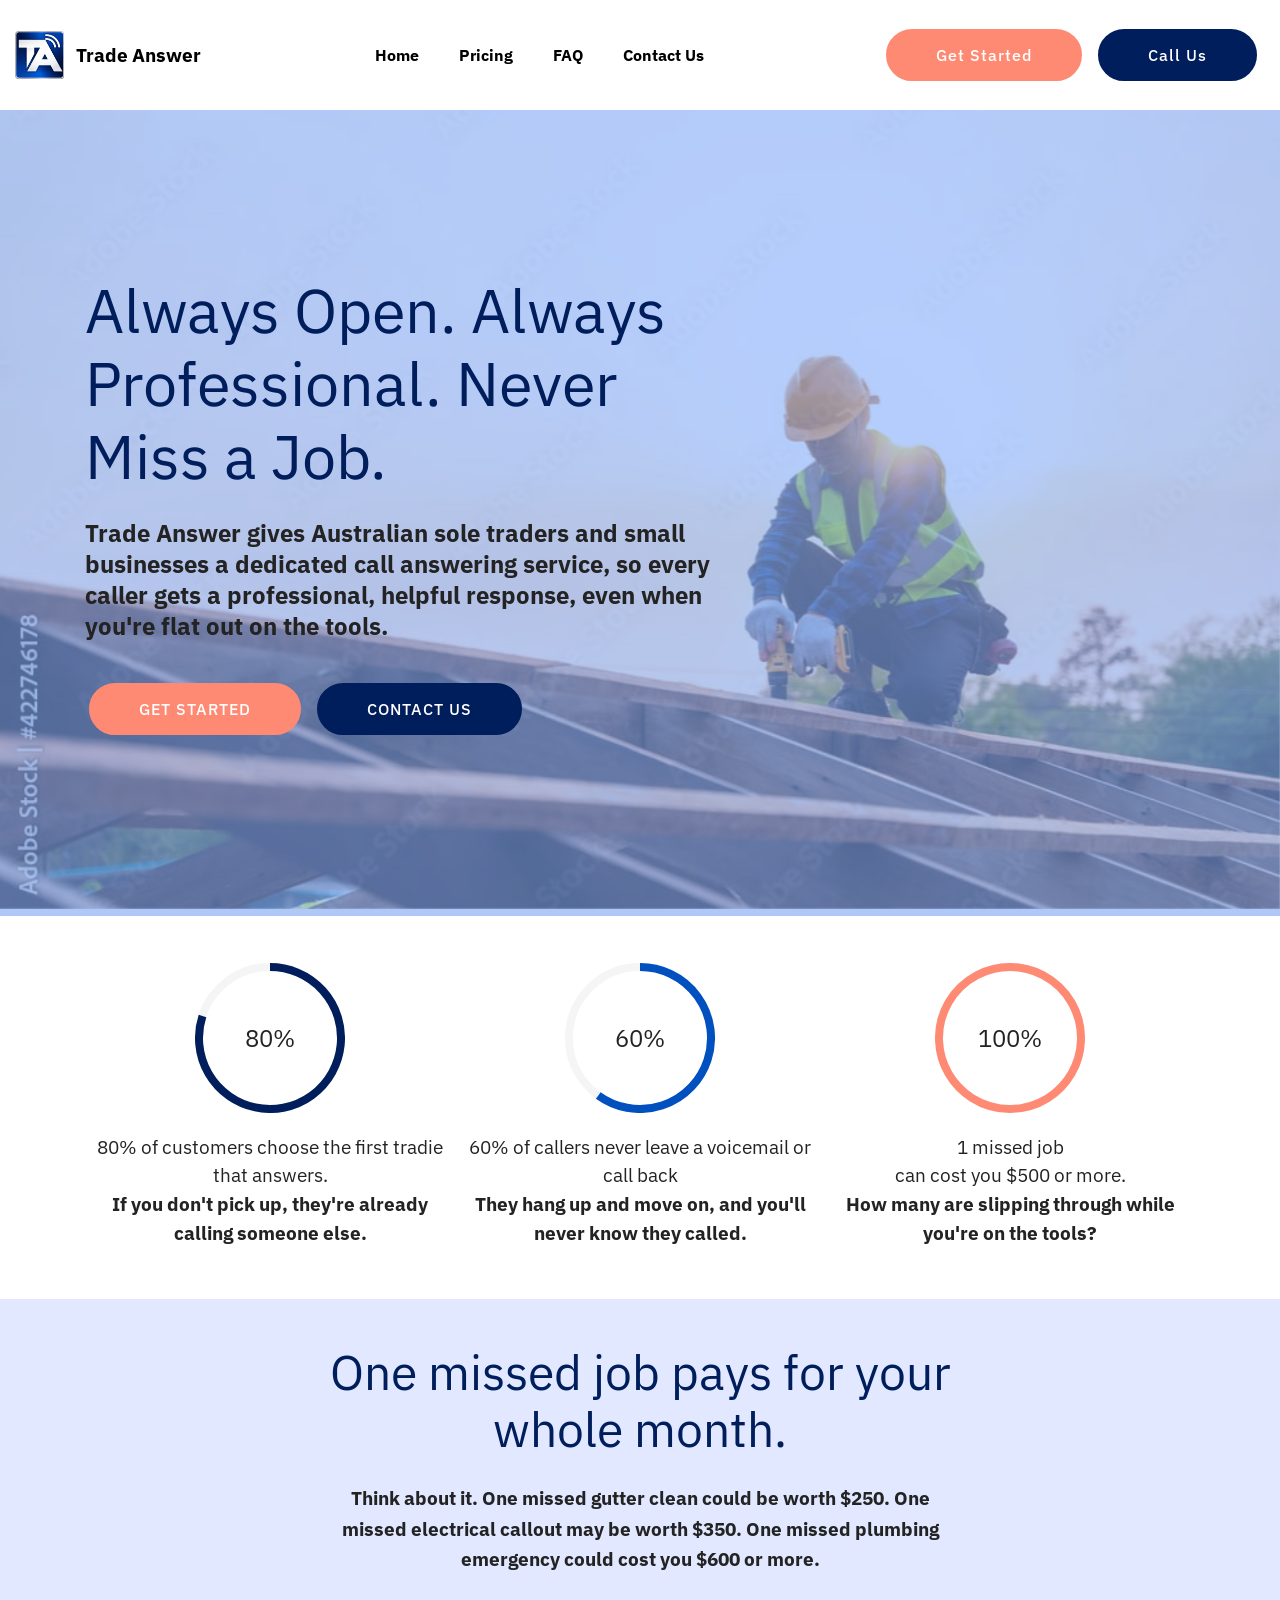
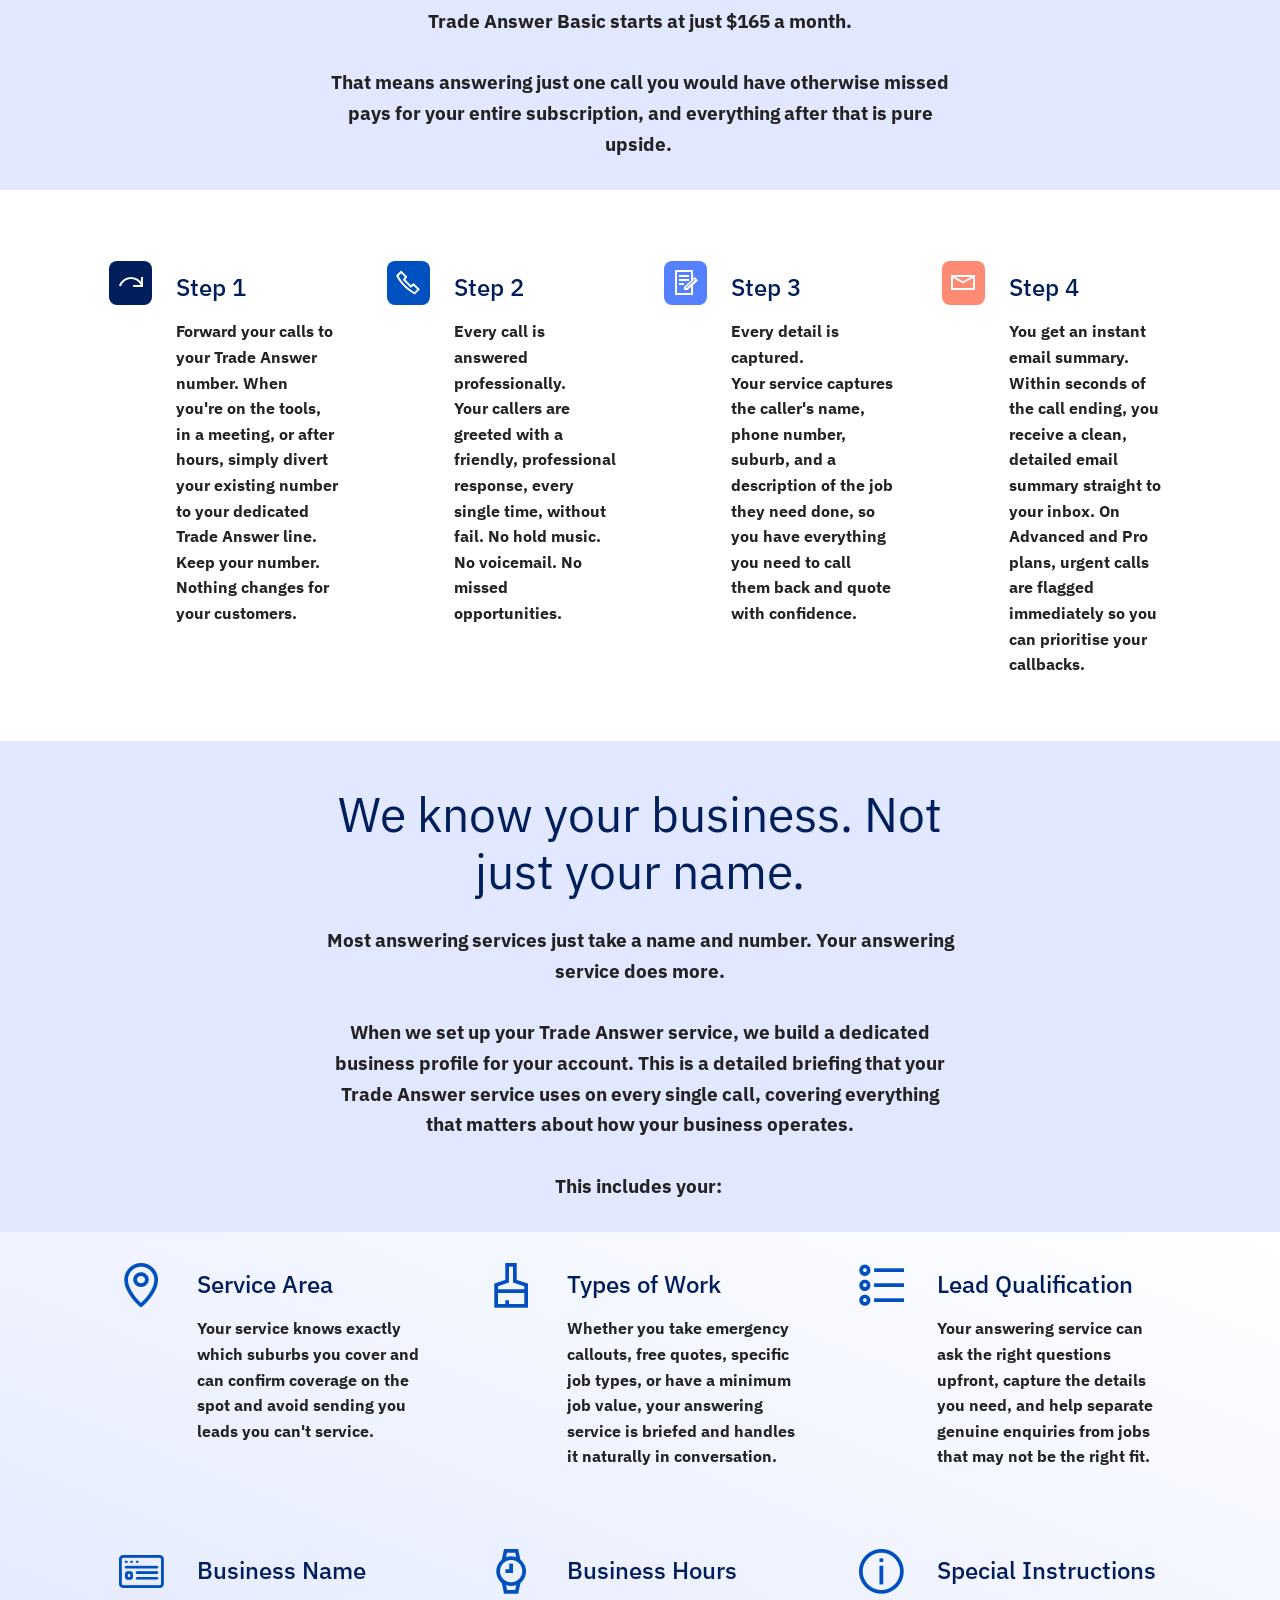
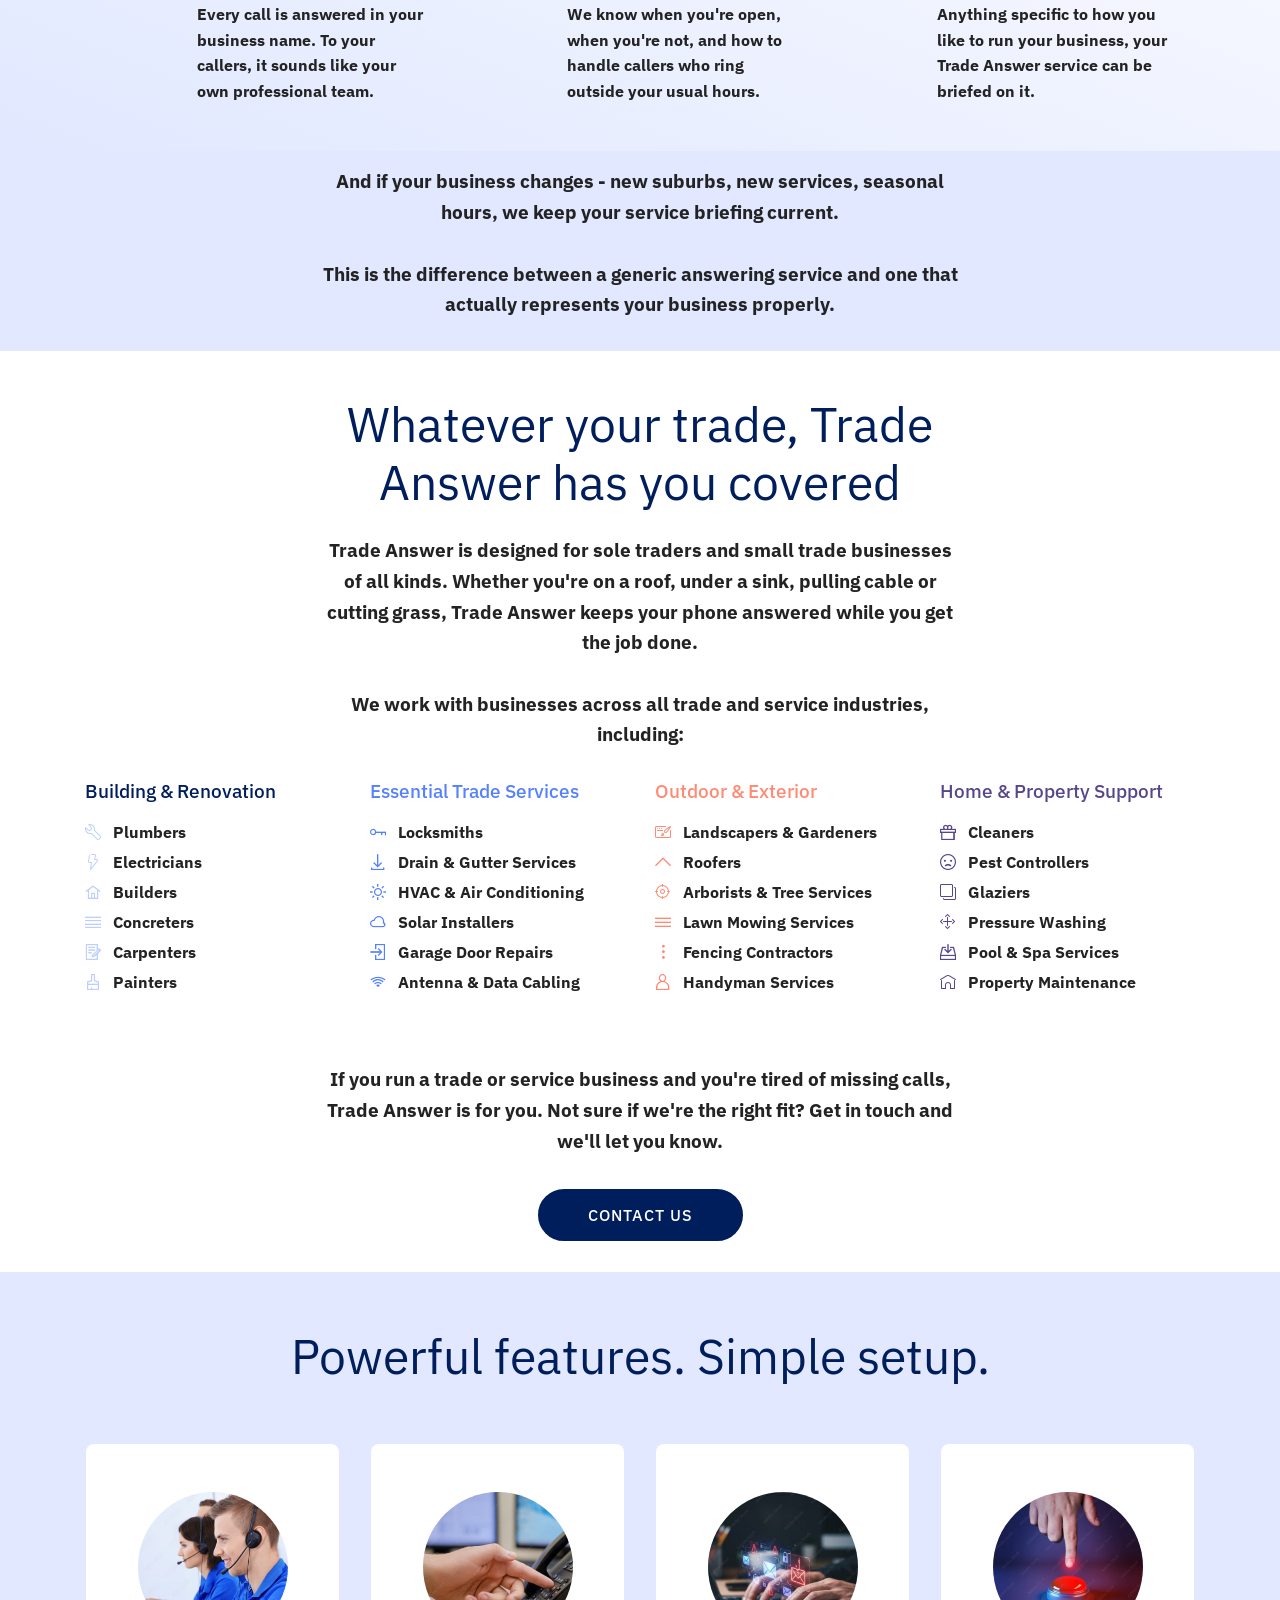
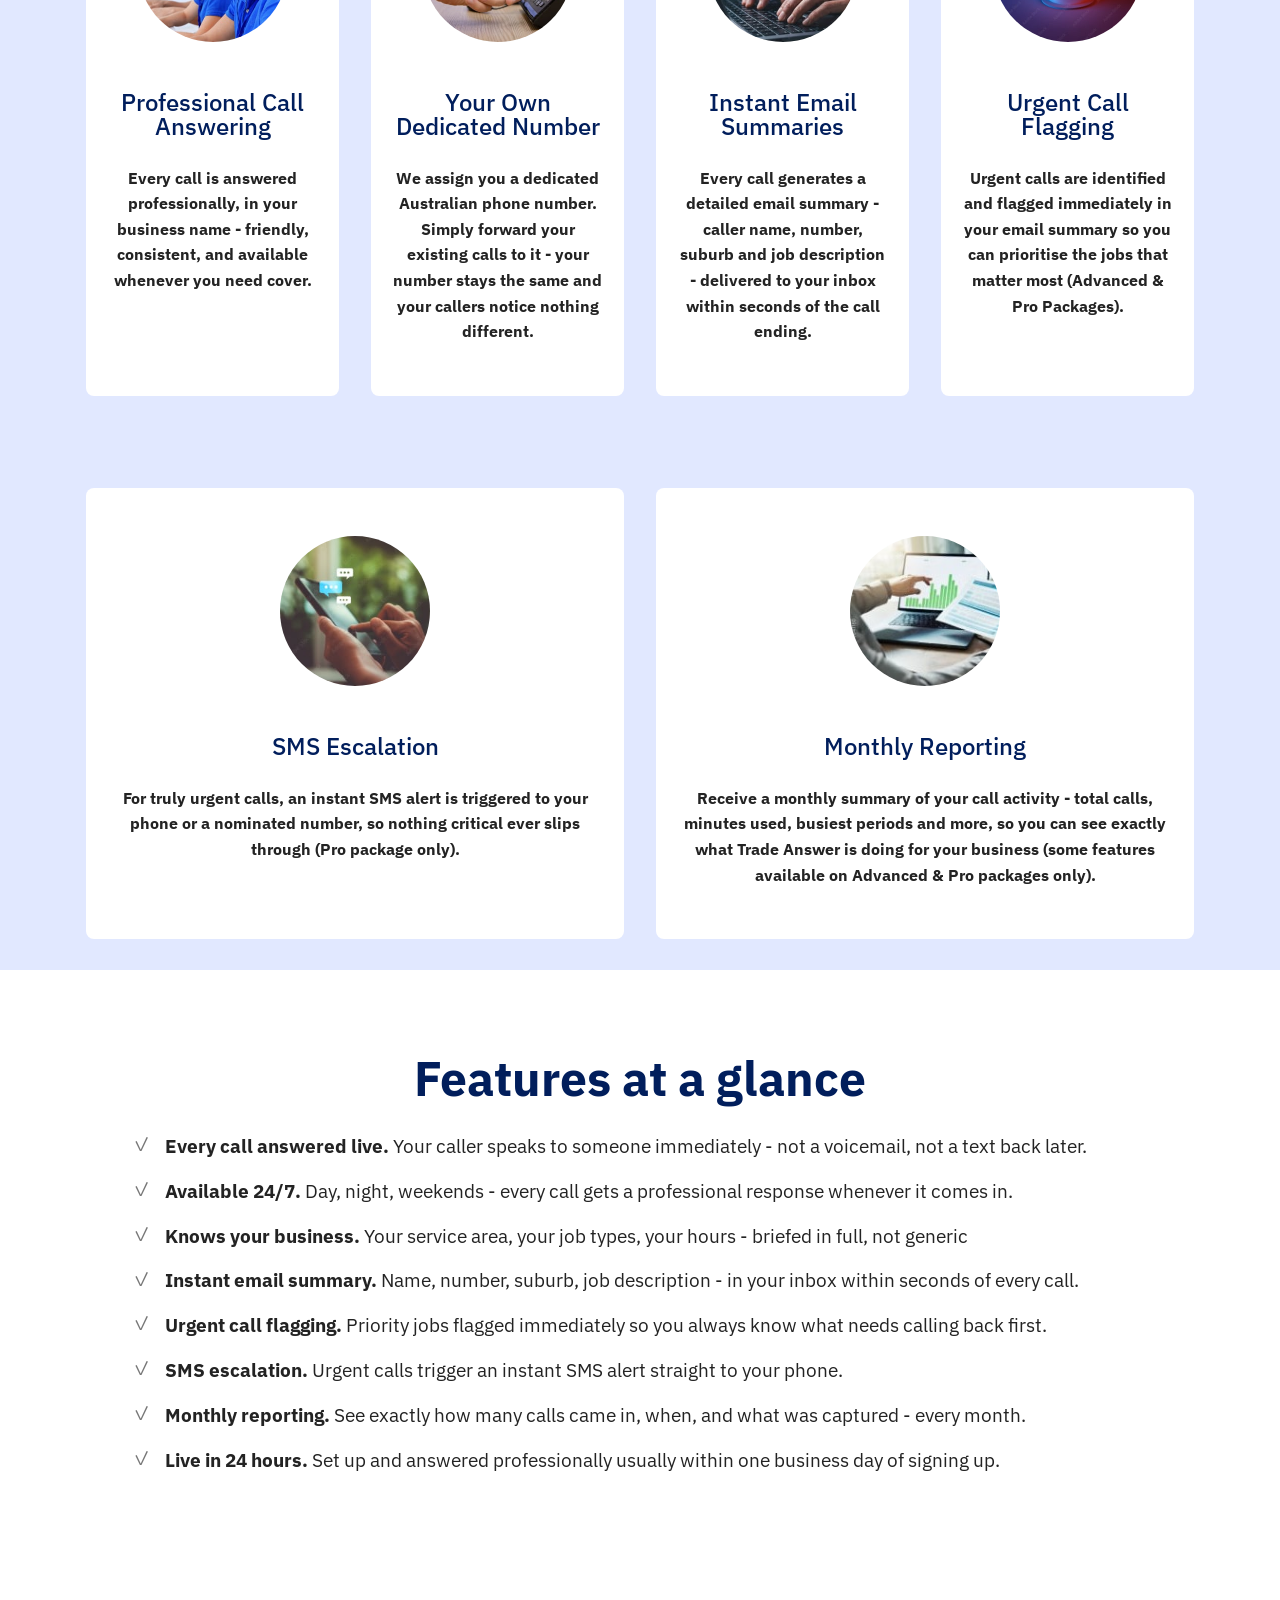
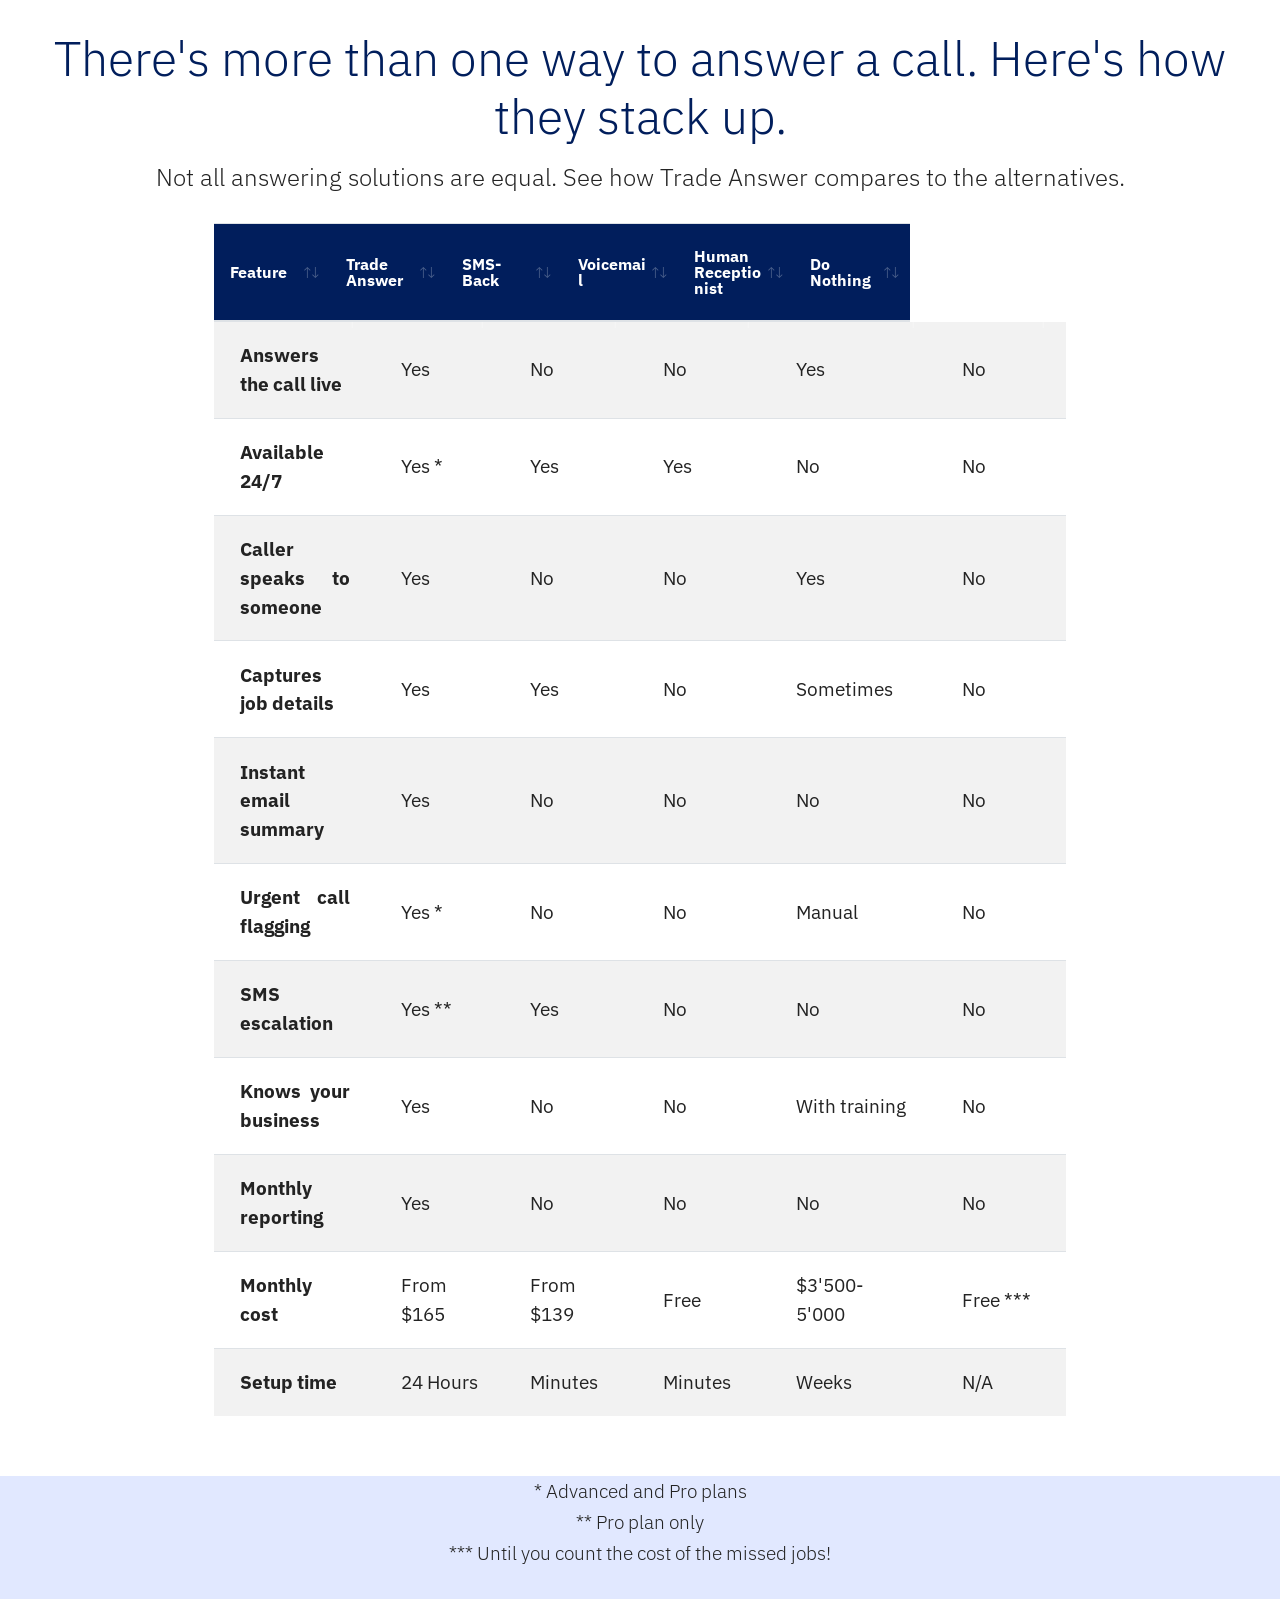
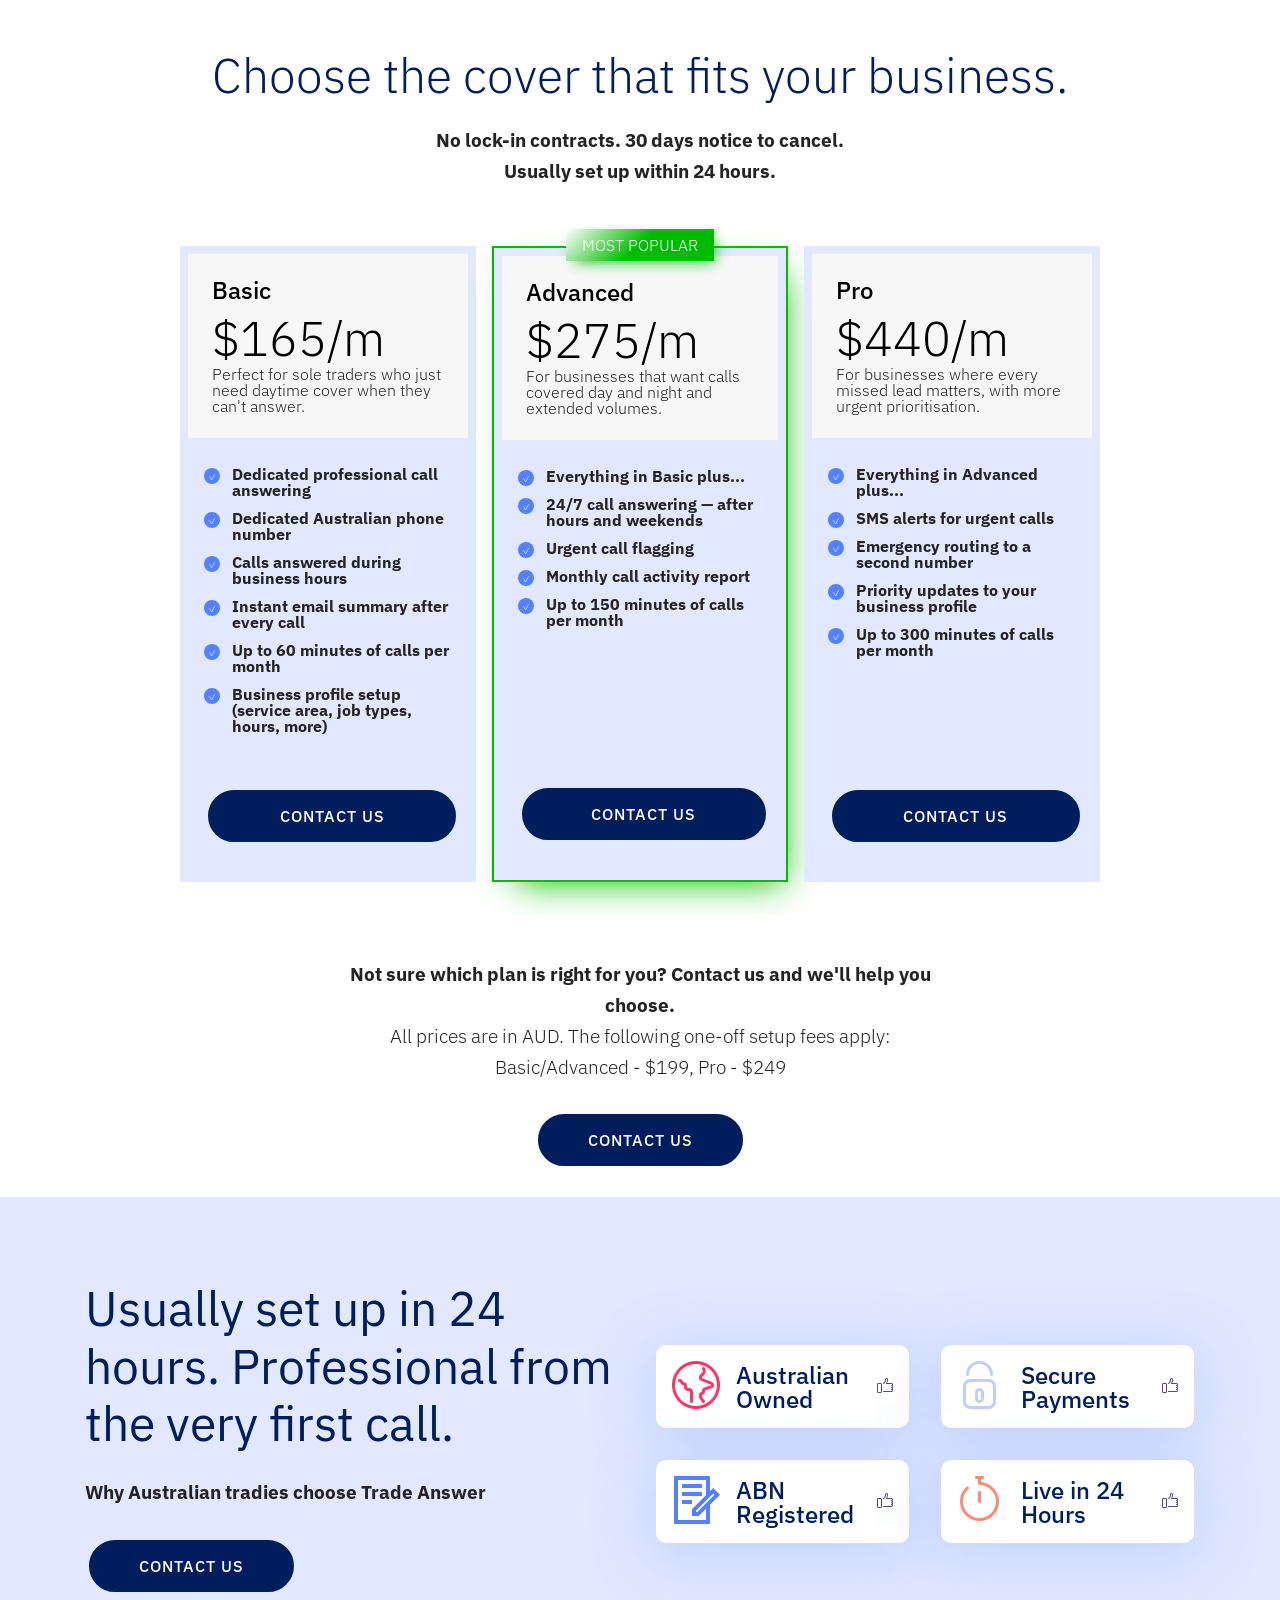
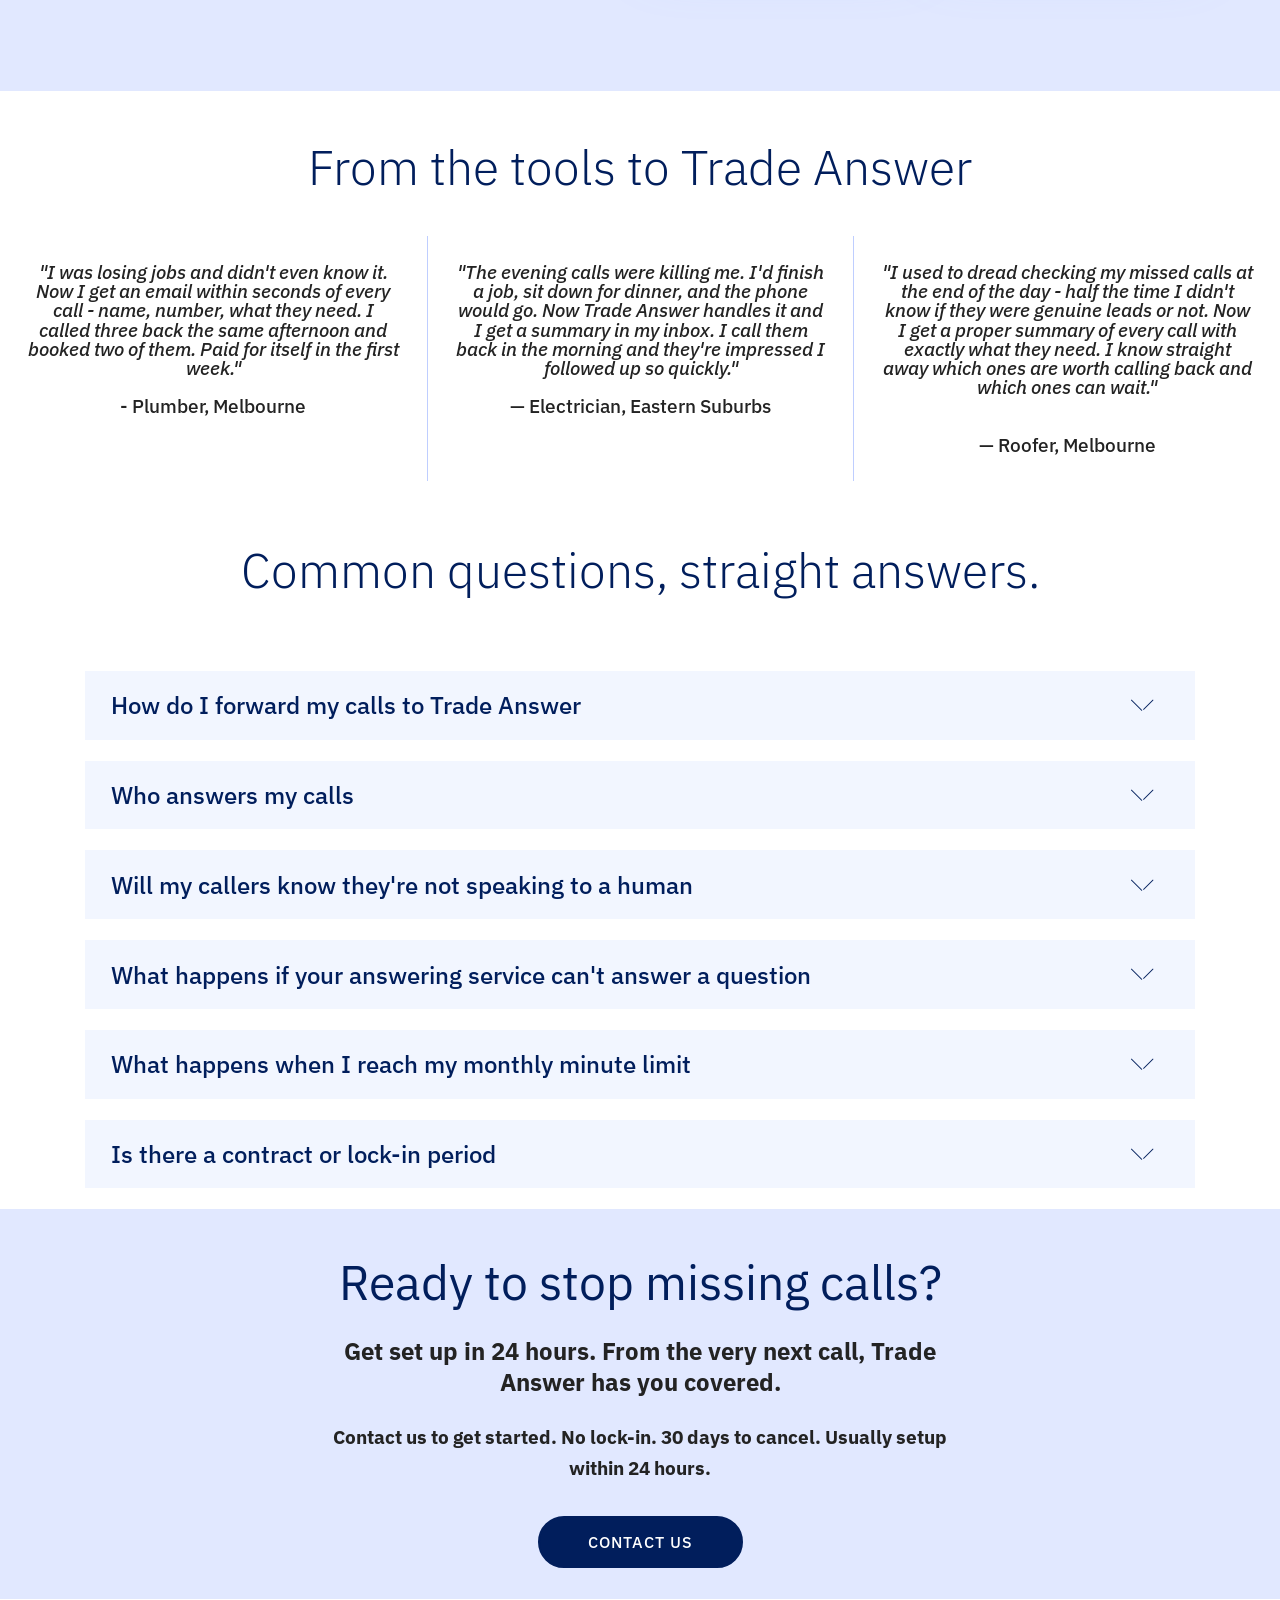
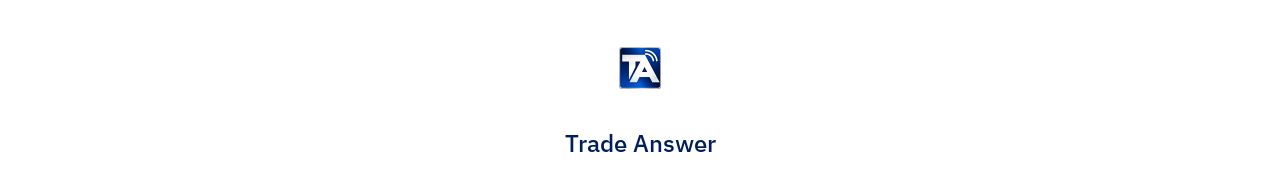
==== index.html @ 89fa8132 "Add files via upload" ====
<!DOCTYPE html>
<html  >
<head>
  
  <meta charset="UTF-8">
  <meta http-equiv="X-UA-Compatible" content="IE=edge">
  
  <meta name="viewport" content="width=device-width, initial-scale=1, minimum-scale=1">
  <link rel="shortcut icon" href="assets/images/logo3-128x126.png" type="image/x-icon">
  <meta name="description" content="Never miss a job again. Trade Answer gives Australian sole 
traders and small businesses professional call answering, 
instant email summaries, and 24/7 cover from just $165/month. Set up in 24 hours.">
  
  
  <title>Trade Answer - Automated Call Answering for Tradies</title>
  <link rel="stylesheet" href="assets/web/assets/mobirise-icons/mobirise-icons.css">
  <link rel="stylesheet" href="assets/web/assets/mobirise-icons2/mobirise2.css">
  <link rel="stylesheet" href="assets/web/assets/mobirise-icons-bold/mobirise-icons-bold.css">
  <link rel="stylesheet" href="assets/tether/tether.min.css">
  <link rel="stylesheet" href="assets/bootstrap/css/bootstrap.min.css">
  <link rel="stylesheet" href="assets/dropdown/css/style.css">
  <link rel="stylesheet" href="assets/as-pie-progress/css/progress.min.css">
  <link rel="stylesheet" href="assets/datatables/data-tables.bootstrap4.min.css">
  <link rel="stylesheet" href="assets/socicon/css/styles.css">
  <link rel="stylesheet" href="assets/theme/css/style.css">
  <link rel="stylesheet" href="assets/recaptcha.css">
  <link rel="preload" href="https://fonts.googleapis.com/css?family=IBM+Plex+Sans:100,200,300,400,500,600,700,100i,200i,300i,400i,500i,600i,700i&display=swap" as="style" onload="this.onload=null;this.rel='stylesheet'">
  <noscript><link rel="stylesheet" href="https://fonts.googleapis.com/css?family=IBM+Plex+Sans:100,200,300,400,500,600,700,100i,200i,300i,400i,500i,600i,700i&display=swap"></noscript>
  <link rel="preload" as="style" href="assets/mobirise/css/mbr-additional.css?v=UF8UFp"><link rel="stylesheet" href="assets/mobirise/css/mbr-additional.css?v=UF8UFp" type="text/css">

  
  
  
</head>
<body>
  
  <section data-bs-version="5.1" class="menu menu01 supportm5 cid-viIExiSw2z" once="menu" id="menu01-1z">
    

    <nav class="navbar navbar-dropdown navbar-fixed-top navbar-expand-lg">
        <div class="content-wrap container">
            <div class="navbar-brand">
                <span class="navbar-logo">
                    
                        <img src="assets/images/logo3-96x95.png" alt="Trade Answer Logo" style="height: 3rem;">
                    
                </span>
                <span class="navbar-caption-wrap"><a class="navbar-caption text-black display-7" href="#"><strong>Trade Answer</strong></a></span>
            </div>
            <button class="navbar-toggler" type="button" data-toggle="collapse" data-bs-toggle="collapse" data-target="#navbarSupportedContent" data-bs-target="#navbarSupportedContent" aria-controls="navbarNavAltMarkup" aria-expanded="false" aria-label="Toggle navigation">
                <div class="hamburger">
                    <span></span>
                    <span></span>
                    <span></span>
                    <span></span>
                </div>
            </button>
            <div class="collapse navbar-collapse" id="navbarSupportedContent">
                <ul class="navbar-nav nav-dropdown" data-app-modern-menu="true"><li class="nav-item"><a class="nav-link link text-black little-radius text-primary display-4" href="index.html"><strong>Home</strong></a></li>
                    <li class="nav-item"><a class="nav-link link text-black little-radius text-primary display-4" href="index.html#pricing01-10"><strong>Pricing</strong></a></li>
                    <li class="nav-item"><a class="nav-link link text-black little-radius text-primary display-4" href="faq.html"><strong>FAQ</strong></a>
                    </li>
                    <li class="nav-item"><a class="nav-link link text-black little-radius text-primary display-4" href="contact.html"><strong>Contact Us</strong></a>
                    </li></ul>
                
                <div class="navbar-buttons mbr-section-btn"><a class="btn btn-primary display-4" href="index.html#progress-bars03-6">
                        Get Started
                    </a> <a class="btn btn-secondary display-4" href="tel:+61 345 18 12 11">Call Us</a></div>
            </div>
        </div>
    </nav>
</section>

<section class="cid-viCocEmgfS mbr-parallax-background" id="header02-5">

    
    


    <div class="mbr-overlay" style="opacity: 0.6; background-color: rgb(134, 175, 254);"></div>

    <div class="container align-center">
        <div class="row justify-content-md-start">
            <div class="mbr-white col-md-12 col-lg-7">
                <h1 class="mbr-section-title mbr-regular pb-3 align-left mbr-fonts-style display-1">Always Open. Always Professional. Never Miss a Job.</h1>
                <h3 class="mbr-section-subtitle align-left align-left mbr-regular pb-3 mbr-fonts-style display-5"><strong>Trade Answer gives Australian sole traders and small businesses a dedicated call answering service, so every caller gets a professional, helpful response, even when you're flat out on the tools.</strong></h3>
                
                <div class="align-left mbr-section-btn"><a class="btn btn-md btn-primary display-4" href="index.html#progress-bars03-6">GET STARTED</a>
                    <a class="btn btn-md btn-secondary display-4" href="contact.html">CONTACT US</a></div>
            </div>
        </div>
    </div>
    
</section>

<section class="progress-bars3 cid-viCw99ze0b" id="progress-bars03-6">

    
    


    

    <div class="container">
        

        

        <div class="media-container-row">
            <div class="card p-3 align-center">
                <div class="wrap">
                    <div class="pie_progress progress1" role="progressbar" data-goal="80">
                        <p class="pie_progress__number number mbr-fonts-style display-5">80%</p>
                    </div>
                </div>
                <div class="mbr-crt-title pt-3">
                    
                    <p class="card-text py-1 mbr-fonts-style display-7">80% of customers choose the first tradie that answers.
<br><strong>If you don't pick up, they're already calling someone else.</strong><br></p>
                </div>
            </div>

            <div class="card p-3 align-center">
                <div class="wrap">
                    <div class="pie_progress progress2" role="progressbar" data-goal="60">
                        <p class="pie_progress__number number mbr-fonts-style display-5">60%</p>
                    </div>
                </div>
                <div class="mbr-crt-title pt-3">
                    
                    <p class="card-text py-1 mbr-fonts-style display-7">60% of callers never leave a voicemail or call back<br><strong>They hang up and move on, and you'll never know they called.</strong><br></p>
                </div>
            </div>

            <div class="card p-3 align-center">
                <div class="wrap">
                    <div class="pie_progress progress3" role="progressbar" data-goal="100">
                        <p class="pie_progress__number number mbr-fonts-style display-5">$500</p>
                    </div>
                </div>
                <div class="mbr-crt-title pt-3">
                    
                    <p class="card-text py-1 mbr-fonts-style display-7">1 missed job
<br>can cost you $500 or more.
<br><strong>How many are slipping through while you're on the tools?</strong><br></p>
                </div>
            </div>

            


        </div>
    </div>
</section>

<section class="cid-viCxvaoL6d" id="title02-7">

    
    


    

    <div class="container align-center">
        <div class="row justify-content-md-start justify-content-md-center">
            <div class="mbr-white col-sm-12 col-md-10 col-lg-7">
                <h1 class="mbr-section-title mbr-regular align-center mbr-fonts-style display-2">One missed job pays for your whole month.</h1>
                
                <p class="mbr-text mbr-light align-center mbr-fonts-style display-7 pt-3"><strong>Think about it. One missed gutter clean could be worth $250. One missed electrical callout may be worth $350. One missed plumbing emergency could cost you $600 or more.
<br>
<br>Trade Answer Basic starts at just $165 a month.
<br>
<br>That means answering just one call you would have otherwise missed pays for your entire subscription, and everything after that is pure upside.&nbsp;</strong><br></p>
                
            </div>
        </div>
    </div>
</section>

<section class="features1 cid-viCyK8MbQJ" id="features03-9">

    
    


    
    <div class="container">
        <div class="media-container-row">

            <div class="card p-3 col-12 col-md-8 col-lg-3">
                <div class="card-img pt-1">
                    <span class="mbr-iconfont img1 mobi-mbri-redo mobi-mbri"></span>
                </div>
                <div class="card-box">
                    <h4 class="card-title py-2 align-left mbr-fonts-style display-5">
                        Step 1</h4>
                    <p class="mbr-text mbr-fonts-style align-left display-4"><strong>Forward your calls to your Trade Answer number.&nbsp;When you're on the tools, in a meeting, or after hours, simply divert your existing number to your dedicated Trade Answer line. Keep your number. Nothing changes for your customers.&nbsp;</strong><br></p>
                </div>
            </div>

            <div class="card p-3 col-12 col-md-8 col-lg-3">
                <div class="card-img pt-1">
                    <span class="mbr-iconfont img2 mobi-mbri-phone mobi-mbri"></span>
                </div>
                <div class="card-box">
                    <h4 class="card-title py-2 align-left mbr-fonts-style display-5">Step 2</h4>
                    <p class="mbr-text mbr-fonts-style align-left display-4"><strong>Every call is answered professionally.<br>Your callers are greeted with a friendly, professional response, every single time, without fail. No hold music. No voicemail. No missed opportunities.&nbsp;</strong><br></p>
                </div>
            </div>

            <div class="card p-3 col-12 col-md-8 col-lg-3">
                <div class="card-img pt-1">
                    <span class="mbr-iconfont img3 mobi-mbri-contact-form mobi-mbri"></span>
                </div>
                <div class="card-box">
                    <h4 class="card-title py-2 align-left mbr-fonts-style display-5">

                        Step 3</h4>
                    <p class="mbr-text mbr-fonts-style align-left display-4"><strong>Every detail is captured.<br>Your service captures the caller's name, phone number, suburb, and a description of the job they need done, so you have everything you need to call them back and quote with confidence.&nbsp;</strong><br></p>
                </div>
            </div>

            <div class="card p-3 col-12 col-md-8 col-lg-3">
                <div class="card-img pt-1">
                    <span class="mbr-iconfont img4 mobi-mbri-letter mobi-mbri"></span>
                </div>
                <div class="card-box">
                    <h4 class="card-title py-2 align-left mbr-fonts-style display-5">
                        Step 4</h4>
                    <p class="mbr-text mbr-fonts-style align-left display-4"><strong>You get an instant email summary.<br>Within seconds of the call ending, you receive a clean, detailed email summary straight to your inbox. On Advanced and Pro plans, urgent calls are flagged immediately so you can prioritise your callbacks.&nbsp;</strong><br></p>
                </div>
            </div>

        </div>

    </div>

</section>

<section class="cid-viCBTfuCms" id="title02-c">

    
    


    

    <div class="container align-center">
        <div class="row justify-content-md-start justify-content-md-center">
            <div class="mbr-white col-sm-12 col-md-10 col-lg-7">
                <h1 class="mbr-section-title mbr-regular align-center mbr-fonts-style display-2">We know your business. Not just your name.</h1>
                
                <p class="mbr-text mbr-light align-center mbr-fonts-style display-7 pt-3"><strong>Most answering services just take a name and number. Your answering service does more.
<br>
<br>When we set up your Trade Answer service, we build a dedicated business profile for your account. This is a detailed briefing that your Trade Answer service uses on every single call, covering everything that matters about how your business operates.
<br>
<br>This includes your:&nbsp;</strong><br></p>
                
            </div>
        </div>
    </div>
</section>

<section class="features1 cid-viCAYUxZYD" id="features013-b">

    
    



    
    <div class="container">






        <div class="media-container-row">

            <div class="card cardcolor p-3 col-12 col-md-8 col-lg-4">
                <div class="card-img">
                    <span class="mbr-iconfont img1 mobi-mbri-map-pin mobi-mbri"></span>
                </div>
                <div class="card-box">
                    <h4 class="card-title py-2 align-left mbr-fonts-style display-5">
                        Service Area</h4>
                    <p class="mbr-text align-left mbr-fonts-style display-4"><strong>Your service knows exactly which suburbs you cover and can confirm coverage on the spot and avoid sending you leads you can't service.</strong></p>
                </div>
            </div>

            <div class="card cardcolor p-3 col-12 col-md-8 col-lg-4">
                <div class="card-img">
                    <span class="mbr-iconfont img1 mobi-mbri-website-theme-2 mobi-mbri"></span>
                </div>
                <div class="card-box">
                    <h4 class="card-title py-2 align-left mbr-fonts-style display-5">Types of Work</h4>
                    <p class="mbr-text align-left mbr-fonts-style display-4"><strong>Whether you take emergency callouts, free quotes, specific job types, or have a minimum job value, your answering service is briefed and handles it naturally in conversation.
                    </strong></p>
                </div>
            </div>

            <div class="card cardcolor p-3 col-12 col-md-8 col-lg-4">
                <div class="card-img">
                    <span class="mbr-iconfont img1 mobi-mbri-bulleted-list mobi-mbri"></span>
                </div>
                <div class="card-box">
                    <h4 class="card-title py-2 align-left mbr-fonts-style display-5">

                        Lead Qualification</h4>
                    <p class="mbr-text align-left mbr-fonts-style display-4"><strong>Your answering service can ask the right questions upfront, capture the details you need, and help separate genuine enquiries from jobs that may not be the right fit.</strong><br></p>
                </div>
            </div>

            

        </div>

        <div class="media-container-row pt-3">

            <div class="card cardcolor p-3 col-12 col-md-8 col-lg-4">
                <div class="card-img">
                    <span class="mbr-iconfont img1 mbrib-sites"></span>
                </div>
                <div class="card-box">
                    <h4 class="card-title py-2 align-left mbr-fonts-style display-5">Business Name</h4>
                    <p class="mbr-text align-left mbr-fonts-style display-4"><strong>Every call is answered in your business name. To your callers, it sounds like your own professional team.</strong></p>
                </div>
            </div>

            <div class="card cardcolor p-3 col-12 col-md-8 col-lg-4">
                <div class="card-img">
                    <span class="mbr-iconfont img1 mobi-mbri-watch mobi-mbri"></span>
                </div>
                <div class="card-box">
                    <h4 class="card-title py-2 align-left mbr-fonts-style display-5">Business Hours</h4>
                    <p class="mbr-text align-left mbr-fonts-style display-4"><strong>We know when you're open, when you're not, and how to handle callers who ring outside your usual hours.</strong><br></p>
                </div>
            </div>

            <div class="card cardcolor p-3 col-12 col-md-8 col-lg-4">
                <div class="card-img">
                    <span class="mbr-iconfont img1 mobi-mbri-info mobi-mbri"></span>
                </div>
                <div class="card-box">
                    <h4 class="card-title align-left py-2 mbr-fonts-style display-5">Special Instructions</h4>
                    <p class="mbr-text align-left mbr-fonts-style display-4"><strong>
                        Anything specific to how you like to run your business, your Trade Answer service can be briefed on it.
                    </strong></p>
                </div>
            </div>

            

        </div>


    </div>

</section>

<section class="cid-viCFNRxY2C" id="title02-d">

    
    


    

    <div class="container align-center">
        <div class="row justify-content-md-start justify-content-md-center">
            <div class="mbr-white col-sm-12 col-md-10 col-lg-7">
                
                
                <p class="mbr-text mbr-light align-center mbr-fonts-style display-7"><strong>And if your business changes - new suburbs, new services, seasonal hours, we keep your service briefing current.
<br>
<br>This is the difference between a generic answering service and one that actually represents your business properly.</strong><br></p>
                
            </div>
        </div>
    </div>
</section>

<section class="cid-viIesJyDs0" id="title02-1b">

    
    


    

    <div class="container align-center">
        <div class="row justify-content-md-start justify-content-md-center">
            <div class="mbr-white col-sm-12 col-md-10 col-lg-7">
                <h1 class="mbr-section-title mbr-regular align-center mbr-fonts-style display-2">Whatever your trade, Trade Answer has you covered</h1>
                
                <p class="mbr-text mbr-light align-center mbr-fonts-style display-7 pt-3"><strong>Trade Answer is designed for sole traders and small trade businesses of all kinds. Whether you're on a roof, under a sink, pulling cable or cutting grass, Trade Answer keeps your phone answered while you get the job done.
<br>
<br>We work with businesses across all trade and service industries, including:</strong></p>
                
            </div>
        </div>
    </div>
</section>

<section class="cid-viCGhrleHC" id="content04-e">

    
    


    

    <div class="container">
        <div class="row justify-content-center">
            
            
            
            <div class="col-6 col-md-3 col-lg-3 md-pb">
                
                <h3 class="col-title1 mbr-semibold pb-3 mbr-fonts-style display-7">Building &amp; Renovation</h3>
                <ul class="list">
                    
                <li class="item-wrap align-left">
                        <span class="mbr-iconfont mbrib-setting3" style="color: rgb(191, 206, 255); fill: rgb(191, 206, 255);"></span>
                        <h4 class="item1 mbr-regular mbr-fonts-style display-4"><strong>Plumbers</strong></h4>
                    </li><li class="item-wrap align-left">
                        <span class="mbr-iconfont mbrib-speed" style="color: rgb(191, 206, 255); fill: rgb(191, 206, 255);"></span>
                        <h4 class="item1 mbr-regular mbr-fonts-style display-4"><strong>Electricians</strong></h4>
                    </li><li class="item-wrap align-left">
                        <span class="mbr-iconfont mobi-mbri-home mobi-mbri" style="color: rgb(191, 206, 255); fill: rgb(191, 206, 255);"></span>
                        <h4 class="item1 mbr-regular mbr-fonts-style display-4"><strong>Builders</strong></h4>
                    </li><li class="item-wrap align-left">
                        <span class="mbr-iconfont mobi-mbri-align-justify mobi-mbri" style="color: rgb(191, 206, 255); fill: rgb(191, 206, 255);"></span>
                        <h4 class="item1 mbr-regular mbr-fonts-style display-4"><strong>Concreters</strong></h4>
                    </li><li class="item-wrap align-left">
                        <span class="mbr-iconfont mobi-mbri-contact-form mobi-mbri" style="color: rgb(191, 206, 255); fill: rgb(191, 206, 255);"></span>
                        <h4 class="item1 mbr-regular mbr-fonts-style display-4"><strong>Carpenters</strong></h4>
                    </li><li class="item-wrap align-left">
                        <span class="mbr-iconfont mobi-mbri-website-theme-2 mobi-mbri" style="color: rgb(191, 206, 255); fill: rgb(191, 206, 255);"></span>
                        <h4 class="item1 mbr-regular mbr-fonts-style display-4"><strong>Painters</strong></h4>
                    </li></ul>
         
            </div>
            
             <div class="col-6 col-md-3 col-lg-3 md-pb">
                
                <h3 class="col-title2 mbr-semibold pb-3 mbr-fonts-style display-7">Essential Trade Services</h3>
                <ul class="list">
                    
                <li class="item-wrap">
                        <span class="mbr-iconfont mobi-mbri-key mobi-mbri" style="color: rgb(85, 128, 255); fill: rgb(85, 128, 255);"></span>
                        <h4 class="item2 mbr-regular mbr-fonts-style display-4"><strong>Locksmiths</strong></h4>
                    </li><li class="item-wrap">
                        <span class="mbr-iconfont mobi-mbri-download mobi-mbri" style="color: rgb(85, 128, 255); fill: rgb(85, 128, 255);"></span>
                        <h4 class="item2 mbr-regular mbr-fonts-style display-4"><strong>Drain &amp; Gutter Services</strong></h4>
                    </li><li class="item-wrap">
                        <span class="mbr-iconfont mobi-mbri-sun mobi-mbri" style="color: rgb(85, 128, 255); fill: rgb(85, 128, 255);"></span>
                        <h4 class="item2 mbr-regular mbr-fonts-style display-4"><strong>HVAC &amp; Air Conditioning</strong></h4>
                    </li><li class="item-wrap">
                        <span class="mbr-iconfont mobi-mbri-cloud mobi-mbri" style="color: rgb(85, 128, 255); fill: rgb(85, 128, 255);"></span>
                        <h4 class="item2 mbr-regular mbr-fonts-style display-4"><strong>Solar Installers</strong></h4>
                    </li><li class="item-wrap">
                        <span class="mbr-iconfont mobi-mbri-login mobi-mbri" style="color: rgb(85, 128, 255); fill: rgb(85, 128, 255);"></span>
                        <h4 class="item2 mbr-regular mbr-fonts-style display-4"><strong>Garage Door Repairs</strong></h4>
                    </li><li class="item-wrap">
                        <span class="mbr-iconfont mobi-mbri-wifi mobi-mbri" style="color: rgb(85, 128, 255); fill: rgb(85, 128, 255);"></span>
                        <h4 class="item2 mbr-regular mbr-fonts-style display-4"><strong>Antenna &amp; Data Cabling</strong></h4>
                    </li></ul>
         
            </div>
            
            
              <div class="col-6 col-md-3 col-lg-3">
                
                <h3 class="col-title3 mbr-semibold pb-3 mbr-fonts-style display-7">Outdoor &amp; Exterior</h3>
                <ul class="list">
                    
                <li class="item-wrap">
                        <span class="mbr-iconfont mbrib-website-theme" style="color: rgb(255, 138, 115); fill: rgb(255, 138, 115);"></span>
                        <h4 class="item3 mbr-regular mbr-fonts-style display-4"><strong>Landscapers &amp; Gardeners</strong></h4>
                    </li><li class="item-wrap">
                        <span class="mbr-iconfont mobi-mbri-arrow-up mobi-mbri" style="color: rgb(255, 138, 115); fill: rgb(255, 138, 115);"></span>
                        <h4 class="item3 mbr-regular mbr-fonts-style display-4"><strong>Roofers</strong></h4>
                    </li><li class="item-wrap">
                        <span class="mbr-iconfont mbrib-target" style="color: rgb(255, 138, 115); fill: rgb(255, 138, 115);"></span>
                        <h4 class="item3 mbr-regular mbr-fonts-style display-4"><strong>Arborists &amp; Tree Services</strong></h4>
                    </li><li class="item-wrap">
                        <span class="mbr-iconfont mobi-mbri-menu mobi-mbri" style="color: rgb(255, 138, 115); fill: rgb(255, 138, 115);"></span>
                        <h4 class="item3 mbr-regular mbr-fonts-style display-4"><strong>Lawn Mowing Services</strong></h4>
                    </li><li class="item-wrap">
                        <span class="mbr-iconfont mobi-mbri-more-vertical mobi-mbri" style="color: rgb(255, 138, 115); fill: rgb(255, 138, 115);"></span>
                        <h4 class="item3 mbr-regular mbr-fonts-style display-4"><strong>Fencing Contractors</strong></h4>
                    </li><li class="item-wrap">
                        <span class="mbr-iconfont mobi-mbri-user mobi-mbri" style="color: rgb(255, 138, 115); fill: rgb(255, 138, 115);"></span>
                        <h4 class="item3 mbr-regular mbr-fonts-style display-4"><strong>Handyman Services</strong></h4>
                    </li></ul>
         
            </div>
                
         <div class="col-6 col-md-3 col-lg-3">
                
                <h3 class="col-title4 mbr-semibold pb-3 mbr-fonts-style display-7">Home &amp; Property Support</h3>
                <ul class="list">
                    
                <li class="item-wrap">
                        <span class="mbr-iconfont mobi-mbri-gift mobi-mbri" style="color: rgb(87, 70, 139); fill: rgb(87, 70, 139);"></span>
                        <h4 class="item4 mbr-regular mbr-fonts-style display-4"><strong>Cleaners</strong></h4>
                    </li><li class="item-wrap">
                        <span class="mbr-iconfont mobi-mbri-sad-face mobi-mbri" style="color: rgb(87, 70, 139); fill: rgb(87, 70, 139);"></span>
                        <h4 class="item4 mbr-regular mbr-fonts-style display-4"><strong>Pest Controllers</strong></h4>
                    </li><li class="item-wrap">
                        <span class="mbr-iconfont mbrib-layers" style="color: rgb(87, 70, 139); fill: rgb(87, 70, 139);"></span>
                        <h4 class="item4 mbr-regular mbr-fonts-style display-4"><strong>Glaziers</strong></h4>
                    </li><li class="item-wrap">
                        <span class="mbr-iconfont mbrib-drag-n-drop2" style="color: rgb(87, 70, 139); fill: rgb(87, 70, 139);"></span>
                        <h4 class="item4 mbr-regular mbr-fonts-style display-4"><strong>Pressure Washing</strong></h4>
                    </li><li class="item-wrap">
                        <span class="mbr-iconfont mobi-mbri-to-local-drive mobi-mbri" style="color: rgb(87, 70, 139); fill: rgb(87, 70, 139);"></span>
                        <h4 class="item4 mbr-regular mbr-fonts-style display-4"><strong>Pool &amp; Spa Services</strong></h4>
                    </li><li class="item-wrap">
                        <span class="mbr-iconfont mbrib-home" style="color: rgb(87, 70, 139); fill: rgb(87, 70, 139);"></span>
                        <h4 class="item4 mbr-regular mbr-fonts-style display-4"><strong>Property Maintenance</strong></h4>
                    </li></ul>
         
            </div>
            
            
            
        </div>
    </div>
</section>

<section class="cid-viCO1t4ym6" id="title02-j">

    
    


    

    <div class="container align-center">
        <div class="row justify-content-md-start justify-content-md-center">
            <div class="mbr-white col-sm-12 col-md-10 col-lg-7">
                
                
                <p class="mbr-text mbr-light align-center mbr-fonts-style display-7"><strong>If you run a trade or service business and you're tired of missing calls, Trade Answer is for you. Not sure if we're the right fit? Get in touch and we'll let you know.</strong><br></p>
                <div class="align-center mbr-section-btn"><a class="btn btn-md btn-secondary display-4" href="contact.html">CONTACT US</a></div>
            </div>
        </div>
    </div>
</section>

<section class="features2 cid-viCOscJL92" id="features08-k">

    
    


    

    <div class="container">
        <h4 class="main-title pb-5 mbr-regular mbr-fonts-style display-2">Powerful features. Simple setup.</h4>

        <div class="row">
            <div class="card p-3 col-12 col-md-6 col-lg-3">
                <div class="card-wrapper">
                    <div class="card-img">
                        <img src="assets/images/adobestock-132171412-preview-300x291.jpg" alt="Trade Answer - Professional Call Answering">
                    </div>
                    <div class="card-box">
                        <h4 class="card-title pb-3 mbr-fonts-style display-5">Professional Call Answering</h4>
                        <p class="mbr-text pb-3 mbr-fonts-style display-4"><strong>Every call is answered professionally, in your business name - friendly, consistent, and available whenever you need cover.</strong></p>

                        


                    </div>
                </div>
            </div>

            <div class="card p-3 col-12 col-md-6 col-lg-3">
                <div class="card-wrapper">
                    <div class="card-img">
                        <img src="assets/images/adobestock-488660362-preview-300x300.jpg" alt="Trade Answer - Dedicated Number">
                    </div>
                    <div class="card-box ">
                        <h4 class="card-title pb-3 mbr-fonts-style display-5">Your Own Dedicated Number</h4>
                        <p class="mbr-text pb-3 mbr-fonts-style display-4"><strong>We assign you a dedicated Australian phone number. Simply forward your existing calls to it - your number stays the same and your callers notice nothing different.</strong></p>
                        
                    </div>
                </div>
            </div>

            <div class="card p-3 col-12 col-md-6 col-lg-3">
                <div class="card-wrapper">
                    <div class="card-img">
                        <img src="assets/images/adobestock-1991832558-preview-300x274.jpg" alt="Trade Answer - Instant Email Summaries">
                    </div>
                    <div class="card-box">
                        <h4 class="card-title pb-3 mbr-fonts-style display-5">Instant Email Summaries</h4>
                        <p class="mbr-text pb-3 mbr-fonts-style display-4"><strong>Every call generates a detailed email summary - caller name, number, suburb and job description - delivered to your inbox within seconds of the call ending.</strong></p>
                        
                    </div>
                </div>
            </div>

            <div class="card p-3 col-12 col-md-6 col-lg-3">
                <div class="card-wrapper">
                    <div class="card-img">
                        <img src="assets/images/adobestock-104114950-preview-300x300.jpg" alt="Trade Answer - Urgent Call Flagging">
                    </div>
                    <div class="card-box">
                        <h4 class="card-title pb-3 mbr-fonts-style display-5">Urgent Call Flagging</h4>
                        <p class="mbr-text pb-3 mbr-fonts-style display-4"><strong>Urgent calls are identified and flagged immediately in your email summary so you can prioritise the jobs that matter most (Advanced &amp; Pro Packages).</strong></p>
                        
                    </div>
                </div>
            </div>
        </div>
    </div>
</section>

<section class="features2 cid-viCONVktF8" id="features08-l">

    
    


    

    <div class="container">
        

        <div class="row">
            <div class="card p-3 col-12 col-md-6">
                <div class="card-wrapper">
                    <div class="card-img">
                        <img src="assets/images/adobestock-226771742-preview-300x200.jpg" alt="Trade Answer - SMS Escalation">
                    </div>
                    <div class="card-box">
                        <h4 class="card-title pb-3 mbr-fonts-style display-5">SMS Escalation</h4>
                        <p class="mbr-text pb-3 mbr-fonts-style display-4"><strong>For truly urgent calls, an instant SMS alert is triggered to your phone or a nominated number, so nothing critical ever slips through (Pro package only).</strong></p>

                        


                    </div>
                </div>
            </div>

            <div class="card p-3 col-12 col-md-6">
                <div class="card-wrapper">
                    <div class="card-img">
                        <img src="assets/images/adobestock-660841160-preview-300x158.jpeg" alt="Trade Answer - Monthly Reporting">
                    </div>
                    <div class="card-box ">
                        <h4 class="card-title pb-3 mbr-fonts-style display-5">Monthly Reporting</h4>
                        <p class="mbr-text pb-3 mbr-fonts-style display-4"><strong>Receive a monthly summary of your call activity - total calls, minutes used, busiest periods and more, so you can see exactly what Trade Answer is doing for your business (some features available on Advanced &amp; Pro packages only).</strong></p>
                        
                    </div>
                </div>
            </div>

            

            
        </div>
    </div>
</section>

<section class="list5 cid-viD3Hjvt9A" id="list05-u">
    
    <div class="container">
        <div class="row justify-content-center">
            <div class="col-md-12 col-lg-11">
                <h3 class="mbr-section-title mbr-fonts-style mb-4 display-2"><strong>Features at a glance</strong></h3>

                <div class="mbr-list mbr-fonts-style display-7">
                    <ul>
                        <li><strong>Every call answered live. </strong>Your caller speaks to someone immediately - not a voicemail, not a text back later.</li>
                        <li><strong>Available 24/7. </strong>Day, night, weekends - every call gets a professional response whenever it comes in.</li>
                        <li><strong>Knows your business. </strong>Your service area, your job types, your hours - briefed in full, not generic</li>
                        <li><strong>Instant email summary.</strong> Name, number, suburb, job description - in your inbox within seconds of every call.</li>
                        <li><strong>Urgent call flagging. </strong>Priority jobs flagged immediately so you always know what needs calling back first.</li>
                        <li><strong>SMS escalation. </strong>Urgent calls trigger an instant SMS alert straight to your phone.</li><li><strong>Monthly reporting. </strong>See exactly how many calls came in, when, and what was captured - every month.</li><li><strong>Live in 24 hours. </strong>Set up and answered professionally usually within one business day of signing up.</li>
                    </ul>
                </div>
            </div>
        </div>
    </div>
</section>

<section class="table01 photom4_table01 section-table cid-viD3Ypslmt" id="table01-v">

    
    


    
    <div class="container-fluid">
        <div class="row align-center">
            <div class="col-12 col-md-12">
                <h2 class="mbr-section-title mbr-fonts-style mbr-black display-2">There's more than one way to answer a call. Here's how they stack up.</h2>
                <h3 class="mbr-section-subtitle mbr-light mbr-fonts-style pb-3 pt-2 display-5">Not all answering solutions are equal. See how Trade Answer compares to the alternatives.</h3>
                <div class="table-wrapper" style="width: 80%;">
                    <div class="container-fluid">
                        
                    </div>
                    <div class="container-fluid scroll">
                        <table class="table table-striped" cellspacing="0" data-empty="No matching records found">
                            <thead>
                                <tr class="table-heads">
                                    
                                    
                                    
                                    
                                    
                                <th class="head-item mbr-fonts-style display-4"><strong>Feature</strong></th><th class="head-item mbr-fonts-style display-4"><strong>Trade Answer</strong></th><th class="head-item mbr-fonts-style display-4"><strong>SMS-Back</strong></th><th class="head-item mbr-fonts-style display-4"><strong>Voicemail</strong></th><th class="head-item mbr-fonts-style display-4"><strong>Human Receptionist</strong></th><th class="head-item mbr-fonts-style display-4"><strong>Do Nothing</strong></th></tr>
                            </thead>

                            <tbody>
                                

                                

                                

                                

                                
                            <tr>
                                    
                                    
                                    
                                    
                                    
                                <td class="body-item mbr-fonts-style display-7"><strong>Answers the call live</strong></td><td class="body-item mbr-fonts-style display-7">Yes</td><td class="body-item mbr-fonts-style display-7">No</td><td class="body-item mbr-fonts-style display-7">No</td><td class="body-item mbr-fonts-style display-7">Yes</td><td class="body-item mbr-fonts-style display-7">No</td></tr><tr>
                                    
                                    
                                    
                                    
                                    
                                <td class="body-item mbr-fonts-style display-7"><strong>Available 24/7</strong></td><td class="body-item mbr-fonts-style display-7">Yes *</td><td class="body-item mbr-fonts-style display-7">Yes</td><td class="body-item mbr-fonts-style display-7">Yes</td><td class="body-item mbr-fonts-style display-7">No</td><td class="body-item mbr-fonts-style display-7">No</td></tr><tr>
                                    
                                    
                                    
                                    
                                    
                                <td class="body-item mbr-fonts-style display-7"><strong>Caller speaks to someone</strong></td><td class="body-item mbr-fonts-style display-7">Yes</td><td class="body-item mbr-fonts-style display-7">No</td><td class="body-item mbr-fonts-style display-7">No</td><td class="body-item mbr-fonts-style display-7">Yes</td><td class="body-item mbr-fonts-style display-7">No</td></tr><tr>
                                    
                                    
                                    
                                    
                                    
                                <td class="body-item mbr-fonts-style display-7"><strong>Captures job details</strong></td><td class="body-item mbr-fonts-style display-7">Yes</td><td class="body-item mbr-fonts-style display-7">Yes</td><td class="body-item mbr-fonts-style display-7">No</td><td class="body-item mbr-fonts-style display-7">Sometimes</td><td class="body-item mbr-fonts-style display-7">No</td></tr><tr>
                                    
                                    
                                    
                                    
                                    
                                <td class="body-item mbr-fonts-style display-7"><strong>Instant email summary</strong></td><td class="body-item mbr-fonts-style display-7">Yes</td><td class="body-item mbr-fonts-style display-7">No</td><td class="body-item mbr-fonts-style display-7">No</td><td class="body-item mbr-fonts-style display-7">No</td><td class="body-item mbr-fonts-style display-7">No</td></tr><tr>
                                    
                                    
                                    
                                    
                                    
                                <td class="body-item mbr-fonts-style display-7"><strong>Urgent call flagging</strong></td><td class="body-item mbr-fonts-style display-7">Yes *</td><td class="body-item mbr-fonts-style display-7">No</td><td class="body-item mbr-fonts-style display-7">No</td><td class="body-item mbr-fonts-style display-7">Manual</td><td class="body-item mbr-fonts-style display-7">No</td></tr><tr>
                                    
                                    
                                    
                                    
                                    
                                <td class="body-item mbr-fonts-style display-7"><strong>SMS escalation</strong></td><td class="body-item mbr-fonts-style display-7">Yes **</td><td class="body-item mbr-fonts-style display-7">Yes</td><td class="body-item mbr-fonts-style display-7">No</td><td class="body-item mbr-fonts-style display-7">No</td><td class="body-item mbr-fonts-style display-7">No</td></tr><tr>
                                    
                                    
                                    
                                    
                                    
                                <td class="body-item mbr-fonts-style display-7"><strong>Knows your business</strong></td><td class="body-item mbr-fonts-style display-7">Yes</td><td class="body-item mbr-fonts-style display-7">No</td><td class="body-item mbr-fonts-style display-7">No</td><td class="body-item mbr-fonts-style display-7">With training</td><td class="body-item mbr-fonts-style display-7">No</td></tr><tr>
                                    
                                    
                                    
                                    
                                    
                                <td class="body-item mbr-fonts-style display-7"><strong>Monthly reporting</strong></td><td class="body-item mbr-fonts-style display-7">Yes</td><td class="body-item mbr-fonts-style display-7">No</td><td class="body-item mbr-fonts-style display-7">No</td><td class="body-item mbr-fonts-style display-7">No</td><td class="body-item mbr-fonts-style display-7">No</td></tr><tr>
                                    
                                    
                                    
                                    
                                    
                                <td class="body-item mbr-fonts-style display-7"><strong>Monthly cost</strong></td><td class="body-item mbr-fonts-style display-7">From $165</td><td class="body-item mbr-fonts-style display-7">From $139</td><td class="body-item mbr-fonts-style display-7">Free</td><td class="body-item mbr-fonts-style display-7">$3'500-5'000</td><td class="body-item mbr-fonts-style display-7">Free ***</td></tr><tr>
                                    
                                    
                                    
                                    
                                    
                                <td class="body-item mbr-fonts-style display-7"><strong>Setup time</strong></td><td class="body-item mbr-fonts-style display-7">24 Hours</td><td class="body-item mbr-fonts-style display-7">Minutes</td><td class="body-item mbr-fonts-style display-7">Minutes</td><td class="body-item mbr-fonts-style display-7">Weeks</td><td class="body-item mbr-fonts-style display-7">N/A</td></tr></tbody>
                        </table>
                    </div>
                    <div class="container-fluid table-info-container">
                        
                    </div>
                </div>
            </div>
        </div>
    </div>
</section>

<section class="cid-viCWNMBTzx" id="title02-n">

    
    


    

    <div class="container align-center">
        <div class="row justify-content-md-start justify-content-md-center">
            <div class="mbr-white col-sm-12 col-md-10 col-lg-7">
                
                
                <p class="mbr-text mbr-light align-center mbr-fonts-style display-7">
                    * Advanced and Pro plans<br>** Pro plan only<br>*** Until you count the cost of the missed jobs!</p>
                
            </div>
        </div>
    </div>
</section>

<section class="pricing01 standm5 cid-viDav5idBq" id="pricing01-10">
    

    
    

    <div class="container">
        <div class="row justify-content-center">
            <div class="col-12 col-lg-10">
                <div class="content-wrapper">
                    <div class="row">
                        <div class="col-12">
                            <div class="title-wrapper">
                                
                                <h2 class="mbr-section-title mbr-fonts-style display-2">Choose the cover that fits your business.</h2>
                                <div class="text-wrapper">
                                    <p class="mbr-text mbr-fonts-style display-7"><strong>
                                        No lock-in contracts. 30 days notice to cancel. Usually set up within 24 hours.
                                    </strong></p>
                                </div>
                            </div>
                        </div>
                    </div>
                    <div class="row items-wrapper justify-content-center">
                        <div class="col-12 col-lg-4 item features-without-image">
                            <div class="item-wrapper large-radius">
                                <div class="item-content">
                                    <div class="card-box card-wrap">
                                        <h4 class="item-title mbr-fonts-style display-5">
                                            Basic
                                        </h4>
                                        <p class="item-price mbr-fonts-style display-2">
                                            $165/m</p>
                                        <p class="item-desc mbr-fonts-style display-4">Perfect for sole traders who just need daytime cover when they can't answer.
                                        </p>
                                    </div>
                                    <ul class="list mbr-fonts-style display-4">
                                        <li class="item-wrap"><strong>Dedicated professional call answering</strong></li>
                                        <li class="item-wrap"><strong><span style="font-size: 1rem;">Dedicated Australian phone number</span><br></strong></li>
                                        <li class="item-wrap"><strong>Calls answered during business hours</strong></li><li class="item-wrap"><strong>Instant email summary after every call</strong></li><li class="item-wrap"><strong>Up to 60 minutes of calls per month</strong></li><li class="item-wrap"><strong>Business profile setup (service area, job types, hours, more)</strong></li>
                                    </ul>
                                </div>
                                <div class="cont-wrap">
                                    <div class="mbr-section-btn"><a class="btn btn-secondary display-4" href="contact.html">CONTACT US</a></div>
                                </div>
                            </div>
                        </div>
                        <div class="col-12 col-lg-4 item features-without-image">
                            <div class="item-wrapper large-radius card_2">
                                <div class="label-wrapper">
                                    <p class="item-label card-wrap large-radius mbr-fonts-style display-4">
                                        MOST POPULAR</p>
                                </div>
                                <div class="item-content">
                                    <div class="card-box card-wrap">
                                        <h4 class="item-title mbr-fonts-style display-5">
                                            Advanced</h4>
                                        <p class="item-price mbr-fonts-style display-2">
                                            $275/m</p>
                                        <p class="item-desc mbr-fonts-style display-4">
                                            For businesses that want calls covered day and night and extended volumes.</p>
                                    </div>
                                    <ul class="list mbr-fonts-style display-4">
                                        <li class="item-wrap"><strong>Everything in Basic plus...</strong></li>
                                        <li class="item-wrap"><strong>24/7 call answering — after hours and weekends</strong></li>
                                        <li class="item-wrap"><strong>Urgent call flagging</strong></li>
                                        <li class="item-wrap"><strong>Monthly call activity report</strong></li>
                                        <li class="item-wrap"><strong>Up to 150 minutes of calls per month</strong></li>
                                    </ul>
                                </div>
                                <div class="cont-wrap">
                                    <div class="mbr-section-btn"><a class="btn btn-secondary display-4" href="contact.html">CONTACT US</a></div>
                                </div>
                            </div>
                        </div>
                        <div class="col-12 col-lg-4 item features-without-image">
                            <div class="item-wrapper large-radius">
                                <div class="item-content">
                                    <div class="card-box card-wrap">
                                        <h4 class="item-title mbr-fonts-style display-5">
                                            Pro</h4>
                                        <p class="item-price mbr-fonts-style display-2">
                                            $440/m</p>
                                        <p class="item-desc mbr-fonts-style display-4">
                                            For businesses where every missed lead matters, with more urgent prioritisation.</p>
                                    </div>
                                    <ul class="list mbr-fonts-style display-4">
                                        <li class="item-wrap"><strong>Everything in Advanced plus...</strong></li>
                                        <li class="item-wrap"><strong>SMS alerts for urgent calls</strong></li>
                                        <li class="item-wrap"><strong>Emergency routing to a second number</strong></li>
                                        <li class="item-wrap"><strong>Priority updates to your business profile</strong></li>
                                        <li class="item-wrap"><strong>Up to 300 minutes of calls per month</strong></li>
                                    </ul>
                                </div>
                                <div class="cont-wrap">
                                    <div class="mbr-section-btn"><a class="btn btn-secondary display-4" href="contact.html">CONTACT US</a></div>
                                </div>
                            </div>
                        </div>
                    </div>
                </div>
            </div>
        </div>
    </div>
</section>

<section class="cid-viDjmZm1eV" id="title02-11">

    
    


    

    <div class="container align-center">
        <div class="row justify-content-md-start justify-content-md-center">
            <div class="mbr-white col-sm-12 col-md-10 col-lg-7">
                
                
                <p class="mbr-text mbr-light align-center mbr-fonts-style display-7"><strong>
                    Not sure which plan is right for you? Contact us and we'll help you choose.</strong><br>All prices are in AUD. The following one-off setup fees apply: Basic/Advanced - $199, Pro - $249</p>
                <div class="align-center mbr-section-btn"><a class="btn btn-md btn-secondary display-4" href="contact.html">CONTACT US</a></div>
            </div>
        </div>
    </div>
</section>

<section class="features1 cid-viDkTQcdFM" id="features011-12">

    
    


    
    <div class="container">
        
         <div class="row justify-content-center">
          <div class="col-md-12 col-lg-6 py-2 m-auto">
                <h1 class="mbr-section-title mbr-regular pb-3 align-left mbr-fonts-style display-2">Usually set up in 24 hours. Professional from the very first call.</h1>
                
                <p class="mbr-text text mbr-light pb-3 align-left mbr-fonts-style display-7"><strong>
                    Why Australian tradies choose Trade Answer</strong></p>
                <div class="align-left mbr-section-btn"><a class="btn btn-md btn-secondary display-4" href="contact.html">CONTACT US</a></div>
            </div>

          
        
        
          <div class="col-md-12 col-lg-6 py-2 m-auto">
        
        <div class="row justify-content-center">

            <div class="card cardcolor p-3 col-12 col-md-6">
             <div class="card-wrapper">
                <div class="card-img">
                    <a href="#"><span class="mbr-iconfont ico1 mbrib-globe" style="color: rgb(255, 51, 102); fill: rgb(255, 51, 102);"></span></a>
                </div>
                <div class="card-box">
                    <h3 class="card-title align-left mbr-fonts-style display-5">Australian Owned</h3>
                    
                </div> 
                   <div class="card-img">
                    <a href="#"><span class="mbr-iconfont ico2 mbrib-like"></span></a>
                </div>
                </div>
            </div>

            <div class="card cardcolor p-3 col-12 col-md-6">
                <div class="card-wrapper">
                <div class="card-img">
                    <a href="#"><span class="mbr-iconfont ico1 mbrib-lock" style="color: rgb(191, 206, 255); fill: rgb(191, 206, 255);"></span></a>
                </div>
                <div class="card-box">
                    <h3 class="card-title align-left mbr-fonts-style display-5">Secure Payments</h3>
                    
                </div> 
                   <div class="card-img">
                    <a href="#"><span class="mbr-iconfont ico2 mbrib-like"></span></a>
                </div>
                </div>
            </div>

            <div class="card cardcolor p-3 col-12 col-md-6">
               <div class="card-wrapper">
                <div class="card-img">
                    <a href="#"><span class="mbr-iconfont ico1 mobi-mbri-contact-form mobi-mbri" style="color: rgb(85, 128, 255); fill: rgb(85, 128, 255);"></span></a>
                </div>
                <div class="card-box">
                    <h3 class="card-title align-left mbr-fonts-style display-5">ABN Registered</h3>
                    
                </div> 
                   <div class="card-img">
                    <a href="#"><span class="mbr-iconfont ico2 mbrib-like"></span></a>
                </div>
                </div>
            </div>

            <div class="card cardcolor p-3 col-12 col-md-6">
               <div class="card-wrapper">
                <div class="card-img">
                    <a href="#"><span class="mbr-iconfont ico1 mbrib-timer" style="color: rgb(255, 138, 115); fill: rgb(255, 138, 115);"></span></a>
                </div>
                <div class="card-box">
                    <h3 class="card-title align-left mbr-fonts-style display-5">Live in 24 Hours</h3>
                    
                </div> 
                   <div class="card-img">
                    <a href="#"><span class="mbr-iconfont ico2 mbrib-like"></span></a>
                </div>
                </div>
            </div>

        </div>
 </div> 
  </div>
    </div>

</section>

<section class="people2 algom5 cid-viDn47yOUj" id="apeople2-13">
    

    
    
    <div class="container">
        <div class="row">
            <div class="col-12 col-title">
                <h3 class="mbr-section-title mbr-fonts-style align-center mb-0 display-2">From the tools to Trade Answer</h3>
                
            </div>
        </div>
        <div class="row">
            <div class="col-12 cards-container">
                <div class="card">
                    <div class="card-box">
                        <div class="card-container">
                            <h5 class="card-title align-center mbr-fonts-style display-7"><em>"I was losing jobs and didn't even know it. Now I get an email within seconds of every call - name, number, what they need. I called three back the same afternoon and booked two of them. Paid for itself in the first week."</em> <br><br>- Plumber, Melbourne</h5>
                            
                        </div>
                    </div>
                </div>
                <div class="card">
                    <div class="card-box">
                        <div class="card-container">
                            <h5 class="card-title align-center mbr-fonts-style display-7"><em>"The evening calls were killing me. I'd finish a job, sit down for dinner, and the phone would go. Now Trade Answer handles it and I get a summary in my inbox. I call them back in the morning and they're impressed I followed up so quickly."</em><br><br><div>— Electrician, Eastern Suburbs</div></h5>
                            
                        </div>
                    </div>
                </div>
                <div class="card">
                    <div class="card-box">
                        <div class="card-container">
                            <h5 class="card-title align-center mbr-fonts-style display-7"><em>"I used to dread checking my missed calls at the end of the day - half the time I didn't know if they were genuine leads or not. Now I get a proper summary of every call with exactly what they need. I know straight away which ones are worth calling back and which ones can wait."</em><div><em><br></em></div><br><div>— Roofer, Melbourne</div></h5>
                            
                        </div>
                    </div>
                </div>
            </div>
        </div>
    </div>
</section>

<section class="accordion1 cid-viDp5mGM8v" id="accordion01-14">

    
    


    
    <div class="container">
        <div class="row">
            <div class="col-12 col-md-12">
                <div class="section-head text-center space30">
                    <h2 class="mbr-section-title pb-5 mbr-fonts-style display-2">Common questions, straight answers.</h2>
                </div>
                <div class="clearfix"></div>
                <div id="bootstrap-accordion_23" class="panel-group accordionStyles accordion" role="tablist" aria-multiselectable="true">
                    <div class="card">
                        <div class="card-header" role="tab" id="headingOne">
                            <a role="button" class="panel-title collapsed" data-toggle="collapse" data-core="" href="#collapse1_23" aria-expanded="false" aria-controls="collapse1">
                                <h4 class="tab-title mbr-fonts-style display-5">
                                    <span class="sign mbr-iconfont mbri-arrow-down inactive"></span>How do I forward my calls to Trade Answer</h4>
                            </a>
                        </div>
                        <div id="collapse1_23" class="panel-collapse noScroll collapse " role="tabpanel" aria-labelledby="headingOne" data-parent="#bootstrap-accordion_23">
                            <div class="panel-body p-4">
                                <p class="mbr-fonts-style panel-text display-7">It's simple - you set up a call divert on your mobile to your dedicated Trade Answer number. We send you step-by-step instructions when you sign up, and we're here to help if you get stuck. Most customers have it set up in under two minutes.<br></p>
                            </div>
                        </div>
                    </div>
                    <div class="card">
                        <div class="card-header" role="tab" id="headingTwo">
                            <a role="button" class="collapsed panel-title" data-toggle="collapse" data-core="" href="#collapse2_23" aria-expanded="false" aria-controls="collapse2">
                                <h4 class="tab-title mbr-fonts-style display-5">
                                    <span class="sign mbr-iconfont mbri-arrow-down inactive"></span>Who answers my calls</h4>
                            </a>

                        </div>
                        <div id="collapse2_23" class="panel-collapse noScroll collapse" role="tabpanel" aria-labelledby="headingTwo" data-parent="#bootstrap-accordion_23">
                            <div class="panel-body p-4">
                                <p class="mbr-fonts-style panel-text display-7">Every call is answered by your Trade Answer service, powered by advanced voice AI technology - designed to sound natural, warm and professional. Not sure what to expect? Call us and we'll give you a demonstration.</p>
                            </div>
                        </div>
                    </div>
                    <div class="card">
                        <div class="card-header" role="tab" id="headingThree">
                            <a role="button" class="collapsed panel-title" data-toggle="collapse" data-core="" href="#collapse3_23" aria-expanded="false" aria-controls="collapse3">
                                <h4 class="tab-title mbr-fonts-style display-5">
                                    <span class="sign mbr-iconfont mbri-arrow-down inactive"></span>Will my callers know they're not speaking to a human</h4>
                            </a>
                        </div>
                        <div id="collapse3_23" class="panel-collapse noScroll collapse" role="tabpanel" aria-labelledby="headingThree" data-parent="#bootstrap-accordion_23">
                            <div class="panel-body p-4">
                                <p class="mbr-fonts-style panel-text display-7">Most won't notice. Your answering service is designed to handle calls naturally and professionally. If a caller specifically asks, your answering service will be upfront - but in our experience, callers are far more focused on getting their job sorted than on who's answering.</p>
                            </div>
                        </div>
                    </div>
                    <div class="card">
                        <div class="card-header" role="tab" id="headingFour">
                            <a role="button" class="collapsed panel-title" data-toggle="collapse" data-core="" href="#collapse4_23" aria-expanded="false" aria-controls="collapse4">
                                <h4 class="tab-title mbr-fonts-style display-5">
                                    <span class="sign mbr-iconfont mbri-arrow-down inactive"></span>What happens if your answering service can't answer a question</h4>
                            </a>
                        </div>
                        <div id="collapse4_23" class="panel-collapse noScroll collapse" role="tabpanel" aria-labelledby="headingFour" data-parent="#bootstrap-accordion_23">
                            <div class="panel-body p-4">
                                <p class="mbr-fonts-style panel-text display-7">
                                    Your Trade Answer service is briefed on your business, but if a caller asks something outside that briefing, the caller is told politely that you'll call them back with the details - and their information is captured for your follow-up.</p>
                            </div>
                        </div>
                    </div>
                    <div class="card">
                        <div class="card-header" role="tab" id="headingFive">
                            <a role="button" class="collapsed panel-title" data-toggle="collapse" data-core="" href="#collapse5_23" aria-expanded="false" aria-controls="collapse5">
                                <h4 class="tab-title mbr-fonts-style display-5">
                                    <span class="sign mbr-iconfont mbri-arrow-down inactive"></span>What happens when I reach my monthly minute limit</h4>
                            </a>
                        </div>
                        <div id="collapse5_23" class="panel-collapse noScroll collapse" role="tabpanel" aria-labelledby="headingFive" data-parent="#bootstrap-accordion_23">
                            <div class="panel-body p-4">
                                <p class="mbr-fonts-style panel-text display-7">
                                    We'll notify you when you're approaching your limit and invite you to upgrade to a higher plan. We always give you plenty of notice - we won't just cut you off.</p>
                            </div>
                        </div>
                    </div>
                    <div class="card">
                        <div class="card-header" role="tab" id="headingSix">
                            <a role="button" class="collapsed panel-title" data-toggle="collapse" data-core="" href="#collapse6_23" aria-expanded="false" aria-controls="collapse6">
                                <h4 class="tab-title mbr-fonts-style display-5">
                                    <span class="sign mbr-iconfont mbri-arrow-down inactive"></span>Is there a contract or lock-in period</h4>
                            </a>
                        </div>
                        <div id="collapse6_23" class="panel-collapse noScroll collapse" role="tabpanel" aria-labelledby="headingSix" data-parent="#bootstrap-accordion_23">
                            <div class="panel-body p-4">
                                <p class="mbr-fonts-style panel-text display-7">
                                    No lock-in contract. Just 30 days written notice to cancel, and you're done. The setup fee is non-refundable, but your monthly subscription can be cancelled at any time with notice.</p>
                            </div>
                        </div>
                    </div>
                </div>
            </div>
        </div>
    </div>
</section>

<section class="cid-viDsE30oB3" id="title02-15">

    
    


    

    <div class="container align-center">
        <div class="row justify-content-md-start justify-content-md-center">
            <div class="mbr-white col-sm-12 col-md-10 col-lg-7">
                <h2 class="mbr-section-title mbr-regular align-center mbr-fonts-style display-2">Ready to stop missing calls?</h2>
                <h3 class="mbr-section-subtitle align-center mbr-regular mbr-fonts-style display-5 pt-3"><strong>Get set up in 24 hours. From the very next call, Trade Answer has you covered.</strong></h3>
                <p class="mbr-text mbr-light align-center mbr-fonts-style display-7 pt-3"><strong>
                    Contact us to get started. No lock-in. 30 days to cancel. Usually setup within 24 hours.</strong></p>
                <div class="align-center mbr-section-btn"><a class="btn btn-md btn-secondary display-4" href="contact.html">CONTACT US</a></div>
            </div>
        </div>
    </div>
</section>

<section class="footer01 choicem5 cid-viIsHIyOkH" once="footers" id="footer01-1q">
    

    
    

    <div class="container">
        <div class="row justify-content-center">
            <div class="col-12 col-lg-9">
                <div class="content-wrapper">
                    <div class="logo-wrapper">
                        <img class="little-radius" src="assets/images/logo3-84x83.png" alt="">
                    </div>
                    <h2 class="mbr-section-title mbr-fonts-style display-5">
                        Trade Answer</h2>
                    <div class="nav-wrapper">
                        <ul class="list mbr-fonts-style display-7">
                            <li class="item-wrap"><a href="terms-and-conditions.html" class="text-black" target="_blank">Terms &amp; conditions</a>&nbsp; /&nbsp;&nbsp;<a href="disclaimer.html" class="text-black" target="_blank">Disclaimer</a>&nbsp; /&nbsp;&nbsp;<a href="privacy-policy.html" class="text-black" target="_blank" style="font-size: 1.2rem; background-color: rgb(255, 255, 255);">Privacy policy</a></li>
                        </ul>
                    </div>
                    <p class="mbr-copy mbr-fonts-style display-7">
                        © Copyright 2026 Trade Answer - All Rights Reserved
                    </p>
                </div>
            </div>
        </div>
    </div>
</section>


<script src="assets/web/assets/jquery/jquery.min.js"></script>
  <script src="assets/popper/popper.min.js"></script>
  <script src="assets/tether/tether.min.js"></script>
  <script src="assets/bootstrap/js/bootstrap.min.js"></script>
  <script src="assets/smoothscroll/smooth-scroll.js"></script>
  <script src="assets/dropdown/js/nav-dropdown.js"></script>
  <script src="assets/dropdown/js/navbar-dropdown.js"></script>
  <script src="assets/touchswipe/jquery.touch-swipe.min.js"></script>
  <script src="assets/parallax/jarallax.min.js"></script>
  <script src="assets/as-pie-progress/jquery-as-pie-progress.min.js"></script>
  <script src="assets/datatables/jquery.data-tables.min.js"></script>
  <script src="assets/datatables/data-tables.bootstrap4.min.js"></script>
  <script src="assets/mbr-switch-arrow/mbr-switch-arrow.js"></script>
  <script src="assets/theme/js/script.js"></script>
  <script src="assets/formoid.min.js"></script>
  
  
  
</body>
</html>
---- assets/web/assets/mobirise-icons/mobirise-icons.css ----
@font-face {
  font-family: 'MobiriseIcons';
  src:  url('mobirise-icons.eot?spat4u');
  src:  url('mobirise-icons.eot?spat4u#iefix') format('embedded-opentype'),
    url('mobirise-icons.woff2?spat4u') format('woff2'),
    url('mobirise-icons.woff?spat4u') format('woff'),
    url('mobirise-icons.ttf?spat4u') format('truetype'),
    url('mobirise-icons.svg?spat4u#MobiriseIcons') format('svg');
  font-weight: normal;
  font-style: normal;
  font-display: swap;
}

[class^="mbri-"], [class*=" mbri-"] {
  /* use !important to prevent issues with browser extensions that change fonts */
  font-family: MobiriseIcons !important;
  speak: none;
  font-style: normal;
  font-weight: normal;
  font-variant: normal;
  text-transform: none;
  line-height: 1;

  /* Better Font Rendering =========== */
  -webkit-font-smoothing: antialiased;
  -moz-osx-font-smoothing: grayscale;
}

.mbri-add-submenu:before {
  content: "\e900";
}
.mbri-alert:before {
  content: "\e901";
}
.mbri-align-center:before {
  content: "\e902";
}
.mbri-align-justify:before {
  content: "\e903";
}
.mbri-align-left:before {
  content: "\e904";
}
.mbri-align-right:before {
  content: "\e905";
}
.mbri-android:before {
  content: "\e906";
}
.mbri-apple:before {
  content: "\e907";
}
.mbri-arrow-down:before {
  content: "\e908";
}
.mbri-arrow-next:before {
  content: "\e909";
}
.mbri-arrow-prev:before {
  content: "\e90a";
}
.mbri-arrow-up:before {
  content: "\e90b";
}
.mbri-bold:before {
  content: "\e90c";
}
.mbri-bookmark:before {
  content: "\e90d";
}
.mbri-bootstrap:before {
  content: "\e90e";
}
.mbri-briefcase:before {
  content: "\e90f";
}
.mbri-browse:before {
  content: "\e910";
}
.mbri-bulleted-list:before {
  content: "\e911";
}
.mbri-calendar:before {
  content: "\e912";
}
.mbri-camera:before {
  content: "\e913";
}
.mbri-cart-add:before {
  content: "\e914";
}
.mbri-cart-full:before {
  content: "\e915";
}
.mbri-cash:before {
  content: "\e916";
}
.mbri-change-style:before {
  content: "\e917";
}
.mbri-chat:before {
  content: "\e918";
}
.mbri-clock:before {
  content: "\e919";
}
.mbri-close:before {
  content: "\e91a";
}
.mbri-cloud:before {
  content: "\e91b";
}
.mbri-code:before {
  content: "\e91c";
}
.mbri-contact-form:before {
  content: "\e91d";
}
.mbri-credit-card:before {
  content: "\e91e";
}
.mbri-cursor-click:before {
  content: "\e91f";
}
.mbri-cust-feedback:before {
  content: "\e920";
}
.mbri-database:before {
  content: "\e921";
}
.mbri-delivery:before {
  content: "\e922";
}
.mbri-desktop:before {
  content: "\e923";
}
.mbri-devices:before {
  content: "\e924";
}
.mbri-down:before {
  content: "\e925";
}
.mbri-download:before {
  content: "\e989";
}
.mbri-drag-n-drop:before {
  content: "\e927";
}
.mbri-drag-n-drop2:before {
  content: "\e928";
}
.mbri-edit:before {
  content: "\e929";
}
.mbri-edit2:before {
  content: "\e92a";
}
.mbri-error:before {
  content: "\e92b";
}
.mbri-extension:before {
  content: "\e92c";
}
.mbri-features:before {
  content: "\e92d";
}
.mbri-file:before {
  content: "\e92e";
}
.mbri-flag:before {
  content: "\e92f";
}
.mbri-folder:before {
  content: "\e930";
}
.mbri-gift:before {
  content: "\e931";
}
.mbri-github:before {
  content: "\e932";
}
.mbri-globe:before {
  content: "\e933";
}
.mbri-globe-2:before {
  content: "\e934";
}
.mbri-growing-chart:before {
  content: "\e935";
}
.mbri-hearth:before {
  content: "\e936";
}
.mbri-help:before {
  content: "\e937";
}
.mbri-home:before {
  content: "\e938";
}
.mbri-hot-cup:before {
  content: "\e939";
}
.mbri-idea:before {
  content: "\e93a";
}
.mbri-image-gallery:before {
  content: "\e93b";
}
.mbri-image-slider:before {
  content: "\e93c";
}
.mbri-info:before {
  content: "\e93d";
}
.mbri-italic:before {
  content: "\e93e";
}
.mbri-key:before {
  content: "\e93f";
}
.mbri-laptop:before {
  content: "\e940";
}
.mbri-layers:before {
  content: "\e941";
}
.mbri-left-right:before {
  content: "\e942";
}
.mbri-left:before {
  content: "\e943";
}
.mbri-letter:before {
  content: "\e944";
}
.mbri-like:before {
  content: "\e945";
}
.mbri-link:before {
  content: "\e946";
}
.mbri-lock:before {
  content: "\e947";
}
.mbri-login:before {
  content: "\e948";
}
.mbri-logout:before {
  content: "\e949";
}
.mbri-magic-stick:before {
  content: "\e94a";
}
.mbri-map-pin:before {
  content: "\e94b";
}
.mbri-menu:before {
  content: "\e94c";
}
.mbri-mobile:before {
  content: "\e94d";
}
.mbri-mobile2:before {
  content: "\e94e";
}
.mbri-mobirise:before {
  content: "\e94f";
}
.mbri-more-horizontal:before {
  content: "\e950";
}
.mbri-more-vertical:before {
  content: "\e951";
}
.mbri-music:before {
  content: "\e952";
}
.mbri-new-file:before {
  content: "\e953";
}
.mbri-numbered-list:before {
  content: "\e954";
}
.mbri-opened-folder:before {
  content: "\e955";
}
.mbri-pages:before {
  content: "\e956";
}
.mbri-paper-plane:before {
  content: "\e957";
}
.mbri-paperclip:before {
  content: "\e958";
}
.mbri-photo:before {
  content: "\e959";
}
.mbri-photos:before {
  content: "\e95a";
}
.mbri-pin:before {
  content: "\e95b";
}
.mbri-play:before {
  content: "\e95c";
}
.mbri-plus:before {
  content: "\e95d";
}
.mbri-preview:before {
  content: "\e95e";
}
.mbri-print:before {
  content: "\e95f";
}
.mbri-protect:before {
  content: "\e960";
}
.mbri-question:before {
  content: "\e961";
}
.mbri-quote-left:before {
  content: "\e962";
}
.mbri-quote-right:before {
  content: "\e963";
}
.mbri-refresh:before {
  content: "\e964";
}
.mbri-responsive:before {
  content: "\e965";
}
.mbri-right:before {
  content: "\e966";
}
.mbri-rocket:before {
  content: "\e967";
}
.mbri-sad-face:before {
  content: "\e968";
}
.mbri-sale:before {
  content: "\e969";
}
.mbri-save:before {
  content: "\e96a";
}
.mbri-search:before {
  content: "\e96b";
}
.mbri-setting:before {
  content: "\e96c";
}
.mbri-setting2:before {
  content: "\e96d";
}
.mbri-setting3:before {
  content: "\e96e";
}
.mbri-share:before {
  content: "\e96f";
}
.mbri-shopping-bag:before {
  content: "\e970";
}
.mbri-shopping-basket:before {
  content: "\e971";
}
.mbri-shopping-cart:before {
  content: "\e972";
}
.mbri-sites:before {
  content: "\e973";
}
.mbri-smile-face:before {
  content: "\e974";
}
.mbri-speed:before {
  content: "\e975";
}
.mbri-star:before {
  content: "\e976";
}
.mbri-success:before {
  content: "\e977";
}
.mbri-sun:before {
  content: "\e978";
}
.mbri-sun2:before {
  content: "\e979";
}
.mbri-tablet:before {
  content: "\e97a";
}
.mbri-tablet-vertical:before {
  content: "\e97b";
}
.mbri-target:before {
  content: "\e97c";
}
.mbri-timer:before {
  content: "\e97d";
}
.mbri-to-ftp:before {
  content: "\e97e";
}
.mbri-to-local-drive:before {
  content: "\e97f";
}
.mbri-touch-swipe:before {
  content: "\e980";
}
.mbri-touch:before {
  content: "\e981";
}
.mbri-trash:before {
  content: "\e982";
}
.mbri-underline:before {
  content: "\e983";
}
.mbri-unlink:before {
  content: "\e984";
}
.mbri-unlock:before {
  content: "\e985";
}
.mbri-up-down:before {
  content: "\e986";
}
.mbri-up:before {
  content: "\e987";
}
.mbri-update:before {
  content: "\e988";
}
.mbri-upload:before {
 content: "\e926"; 
}
.mbri-user:before {
  content: "\e98a";
}
.mbri-user2:before {
  content: "\e98b";
}
.mbri-users:before {
  content: "\e98c";
}
.mbri-video:before {
  content: "\e98d";
}
.mbri-video-play:before {
  content: "\e98e";
}
.mbri-watch:before {
  content: "\e98f";
}
.mbri-website-theme:before {
  content: "\e990";
}
.mbri-wifi:before {
  content: "\e991";
}
.mbri-windows:before {
  content: "\e992";
}
.mbri-zoom-out:before {
  content: "\e993";
}
.mbri-redo:before {
  content: "\e994";
}
.mbri-undo:before {
  content: "\e995";
}
---- assets/web/assets/mobirise-icons2/mobirise2.css ----
@font-face {
  font-family: 'Moririse2';
  font-display: swap;
  src:  url('mobirise2.eot?f2bix4');
  src:  url('mobirise2.eot?f2bix4#iefix') format('embedded-opentype'),
    url('mobirise2.woff2?f2bix4') format('woff2'),
    url('mobirise2.woff?f2bix4') format('woff'),
    url('mobirise2.ttf?f2bix4') format('truetype'),
    url('mobirise2.svg?f2bix4#mobirise2') format('svg');
  font-weight: normal;
  font-style: normal;
}

[class^="mobi-"], [class*=" mobi-"] {
  /* use !important to prevent issues with browser extensions that change fonts */
  font-family: 'Moririse2' !important;
  speak: none;
  font-style: normal;
  font-weight: normal;
  font-variant: normal;
  text-transform: none;
  line-height: 1;

  /* Better Font Rendering =========== */
  -webkit-font-smoothing: antialiased;
  -moz-osx-font-smoothing: grayscale;
}

.mobi-mbri-add-submenu:before {
  content: "\e900";
}
.mobi-mbri-alert:before {
  content: "\e901";
}
.mobi-mbri-align-center:before {
  content: "\e902";
}
.mobi-mbri-align-justify:before {
  content: "\e903";
}
.mobi-mbri-align-left:before {
  content: "\e904";
}
.mobi-mbri-align-right:before {
  content: "\e905";
}
.mobi-mbri-android:before {
  content: "\e906";
}
.mobi-mbri-apple:before {
  content: "\e907";
}
.mobi-mbri-arrow-down:before {
  content: "\e908";
}
.mobi-mbri-arrow-next:before {
  content: "\e909";
}
.mobi-mbri-arrow-prev:before {
  content: "\e90a";
}
.mobi-mbri-arrow-up:before {
  content: "\e90b";
}
.mobi-mbri-bold:before {
  content: "\e90c";
}
.mobi-mbri-bookmark:before {
  content: "\e90d";
}
.mobi-mbri-bootstrap:before {
  content: "\e90e";
}
.mobi-mbri-briefcase:before {
  content: "\e90f";
}
.mobi-mbri-browse:before {
  content: "\e910";
}
.mobi-mbri-bulleted-list:before {
  content: "\e911";
}
.mobi-mbri-calendar:before {
  content: "\e912";
}
.mobi-mbri-camera:before {
  content: "\e913";
}
.mobi-mbri-cart-add:before {
  content: "\e914";
}
.mobi-mbri-cart-full:before {
  content: "\e915";
}
.mobi-mbri-cash:before {
  content: "\e916";
}
.mobi-mbri-change-style:before {
  content: "\e917";
}
.mobi-mbri-chat:before {
  content: "\e918";
}
.mobi-mbri-clock:before {
  content: "\e919";
}
.mobi-mbri-close:before {
  content: "\e91a";
}
.mobi-mbri-cloud:before {
  content: "\e91b";
}
.mobi-mbri-code:before {
  content: "\e91c";
}
.mobi-mbri-contact-form:before {
  content: "\e91d";
}
.mobi-mbri-credit-card:before {
  content: "\e91e";
}
.mobi-mbri-cursor-click:before {
  content: "\e91f";
}
.mobi-mbri-cust-feedback:before {
  content: "\e920";
}
.mobi-mbri-database:before {
  content: "\e921";
}
.mobi-mbri-delivery:before {
  content: "\e922";
}
.mobi-mbri-desktop:before {
  content: "\e923";
}
.mobi-mbri-devices:before {
  content: "\e924";
}
.mobi-mbri-down:before {
  content: "\e925";
}
.mobi-mbri-download-2:before {
  content: "\e926";
}
.mobi-mbri-download:before {
  content: "\e927";
}
.mobi-mbri-drag-n-drop-2:before {
  content: "\e928";
}
.mobi-mbri-drag-n-drop:before {
  content: "\e929";
}
.mobi-mbri-edit-2:before {
  content: "\e92a";
}
.mobi-mbri-edit:before {
  content: "\e92b";
}
.mobi-mbri-error:before {
  content: "\e92c";
}
.mobi-mbri-extension:before {
  content: "\e92d";
}
.mobi-mbri-features:before {
  content: "\e92e";
}
.mobi-mbri-file:before {
  content: "\e92f";
}
.mobi-mbri-flag:before {
  content: "\e930";
}
.mobi-mbri-folder:before {
  content: "\e931";
}
.mobi-mbri-gift:before {
  content: "\e932";
}
.mobi-mbri-github:before {
  content: "\e933";
}
.mobi-mbri-globe-2:before {
  content: "\e934";
}
.mobi-mbri-globe:before {
  content: "\e935";
}
.mobi-mbri-growing-chart:before {
  content: "\e936";
}
.mobi-mbri-hearth:before {
  content: "\e937";
}
.mobi-mbri-help:before {
  content: "\e938";
}
.mobi-mbri-home:before {
  content: "\e939";
}
.mobi-mbri-hot-cup:before {
  content: "\e93a";
}
.mobi-mbri-idea:before {
  content: "\e93b";
}
.mobi-mbri-image-gallery:before {
  content: "\e93c";
}
.mobi-mbri-image-slider:before {
  content: "\e93d";
}
.mobi-mbri-info:before {
  content: "\e93e";
}
.mobi-mbri-italic:before {
  content: "\e93f";
}
.mobi-mbri-key:before {
  content: "\e940";
}
.mobi-mbri-laptop:before {
  content: "\e941";
}
.mobi-mbri-layers:before {
  content: "\e942";
}
.mobi-mbri-left-right:before {
  content: "\e943";
}
.mobi-mbri-left:before {
  content: "\e944";
}
.mobi-mbri-letter:before {
  content: "\e945";
}
.mobi-mbri-like:before {
  content: "\e946";
}
.mobi-mbri-link:before {
  content: "\e947";
}
.mobi-mbri-lock:before {
  content: "\e948";
}
.mobi-mbri-login:before {
  content: "\e949";
}
.mobi-mbri-logout:before {
  content: "\e94a";
}
.mobi-mbri-magic-stick:before {
  content: "\e94b";
}
.mobi-mbri-map-pin:before {
  content: "\e94c";
}
.mobi-mbri-menu:before {
  content: "\e94d";
}
.mobi-mbri-mobile-2:before {
  content: "\e94e";
}
.mobi-mbri-mobile-horizontal:before {
  content: "\e94f";
}
.mobi-mbri-mobile:before {
  content: "\e950";
}
.mobi-mbri-mobirise:before {
  content: "\e951";
}
.mobi-mbri-more-horizontal:before {
  content: "\e952";
}
.mobi-mbri-more-vertical:before {
  content: "\e953";
}
.mobi-mbri-music:before {
  content: "\e954";
}
.mobi-mbri-new-file:before {
  content: "\e955";
}
.mobi-mbri-numbered-list:before {
  content: "\e956";
}
.mobi-mbri-opened-folder:before {
  content: "\e957";
}
.mobi-mbri-pages:before {
  content: "\e958";
}
.mobi-mbri-paper-plane:before {
  content: "\e959";
}
.mobi-mbri-paperclip:before {
  content: "\e95a";
}
.mobi-mbri-phone:before {
  content: "\e95b";
}
.mobi-mbri-photo:before {
  content: "\e95c";
}
.mobi-mbri-photos:before {
  content: "\e95d";
}
.mobi-mbri-pin:before {
  content: "\e95e";
}
.mobi-mbri-play:before {
  content: "\e95f";
}
.mobi-mbri-plus:before {
  content: "\e960";
}
.mobi-mbri-preview:before {
  content: "\e961";
}
.mobi-mbri-print:before {
  content: "\e962";
}
.mobi-mbri-protect:before {
  content: "\e963";
}
.mobi-mbri-question:before {
  content: "\e964";
}
.mobi-mbri-quote-left:before {
  content: "\e965";
}
.mobi-mbri-quote-right:before {
  content: "\e966";
}
.mobi-mbri-redo:before {
  content: "\e967";
}
.mobi-mbri-refresh:before {
  content: "\e968";
}
.mobi-mbri-responsive-2:before {
  content: "\e969";
}
.mobi-mbri-responsive:before {
  content: "\e96a";
}
.mobi-mbri-right:before {
  content: "\e96b";
}
.mobi-mbri-rocket:before {
  content: "\e96c";
}
.mobi-mbri-sad-face:before {
  content: "\e96d";
}
.mobi-mbri-sale:before {
  content: "\e96e";
}
.mobi-mbri-save:before {
  content: "\e96f";
}
.mobi-mbri-search:before {
  content: "\e970";
}
.mobi-mbri-setting-2:before {
  content: "\e971";
}
.mobi-mbri-setting-3:before {
  content: "\e972";
}
.mobi-mbri-setting:before {
  content: "\e973";
}
.mobi-mbri-share:before {
  content: "\e974";
}
.mobi-mbri-shopping-bag:before {
  content: "\e975";
}
.mobi-mbri-shopping-basket:before {
  content: "\e976";
}
.mobi-mbri-shopping-cart:before {
  content: "\e977";
}
.mobi-mbri-sites:before {
  content: "\e978";
}
.mobi-mbri-smile-face:before {
  content: "\e979";
}
.mobi-mbri-speed:before {
  content: "\e97a";
}
.mobi-mbri-star:before {
  content: "\e97b";
}
.mobi-mbri-success:before {
  content: "\e97c";
}
.mobi-mbri-sun:before {
  content: "\e97d";
}
.mobi-mbri-sun2:before {
  content: "\e97e";
}
.mobi-mbri-tablet-vertical:before {
  content: "\e97f";
}
.mobi-mbri-tablet:before {
  content: "\e980";
}
.mobi-mbri-target:before {
  content: "\e981";
}
.mobi-mbri-timer:before {
  content: "\e982";
}
.mobi-mbri-to-ftp:before {
  content: "\e983";
}
.mobi-mbri-to-local-drive:before {
  content: "\e984";
}
.mobi-mbri-touch-swipe:before {
  content: "\e985";
}
.mobi-mbri-touch:before {
  content: "\e986";
}
.mobi-mbri-trash:before {
  content: "\e987";
}
.mobi-mbri-underline:before {
  content: "\e988";
}
.mobi-mbri-undo:before {
  content: "\e989";
}
.mobi-mbri-unlink:before {
  content: "\e98a";
}
.mobi-mbri-unlock:before {
  content: "\e98b";
}
.mobi-mbri-up-down:before {
  content: "\e98c";
}
.mobi-mbri-up:before {
  content: "\e98d";
}
.mobi-mbri-update:before {
  content: "\e98e";
}
.mobi-mbri-upload-2:before {
  content: "\e98f";
}
.mobi-mbri-upload:before {
  content: "\e990";
}
.mobi-mbri-user-2:before {
  content: "\e991";
}
.mobi-mbri-user:before {
  content: "\e992";
}
.mobi-mbri-users:before {
  content: "\e993";
}
.mobi-mbri-video-play:before {
  content: "\e994";
}
.mobi-mbri-video:before {
  content: "\e995";
}
.mobi-mbri-watch:before {
  content: "\e996";
}
.mobi-mbri-website-theme-2:before {
  content: "\e997";
}
.mobi-mbri-website-theme:before {
  content: "\e998";
}
.mobi-mbri-wifi:before {
  content: "\e999";
}
.mobi-mbri-windows:before {
  content: "\e99a";
}
.mobi-mbri-zoom-in:before {
  content: "\e99b";
}
.mobi-mbri-zoom-out:before {
  content: "\e99c";
}
---- assets/web/assets/mobirise-icons-bold/mobirise-icons-bold.css ----
@font-face {
  font-family: 'mobirise-icons-bold';
  font-display: swap;
  src:  url('mobirise-icons-bold.eot?m1l4yr');
  src:  url('mobirise-icons-bold.eot?m1l4yr#iefix') format('embedded-opentype'),
    url('mobirise-icons-bold.woff2?m1l4yr') format('woff2'),
    url('mobirise-icons-bold.woff?m1l4yr') format('woff'),
    url('mobirise-icons-bold.ttf?m1l4yr') format('truetype'),
    url('mobirise-icons-bold.svg?m1l4yr#mobirise-icons-bold') format('svg');
  font-weight: normal;
  font-style: normal;
}

[class^="mbrib-"], [class*="mbrib-"] {
  /* use !important to prevent issues with browser extensions that change fonts */
  font-family: 'mobirise-icons-bold' !important;
  speak: none;
  font-style: normal;
  font-weight: normal;
  font-variant: normal;
  text-transform: none;
  line-height: 1;

  /* Better Font Rendering =========== */
  -webkit-font-smoothing: antialiased;
  -moz-osx-font-smoothing: grayscale;
}

.mbrib-add-submenu:before {
  content: "\e900";
}
.mbrib-alert:before {
  content: "\e901";
}
.mbrib-align-center:before {
  content: "\e902";
}
.mbrib-align-justify:before {
  content: "\e903";
}
.mbrib-align-left:before {
  content: "\e904";
}
.mbrib-align-right:before {
  content: "\e905";
}
.mbrib-android:before {
  content: "\e906";
}
.mbrib-apple:before {
  content: "\e907";
}
.mbrib-arrow-down:before {
  content: "\e908";
}
.mbrib-arrow-next:before {
  content: "\e909";
}
.mbrib-arrow-prev:before {
  content: "\e90a";
}
.mbrib-arrow-up:before {
  content: "\e90b";
}
.mbrib-bold:before {
  content: "\e90c";
}
.mbrib-bookmark:before {
  content: "\e90d";
}
.mbrib-bootstrap:before {
  content: "\e90e";
}
.mbrib-briefcase:before {
  content: "\e90f";
}
.mbrib-browse:before {
  content: "\e910";
}
.mbrib-bulleted-list:before {
  content: "\e911";
}
.mbrib-calendar:before {
  content: "\e912";
}
.mbrib-camera:before {
  content: "\e913";
}
.mbrib-cart-add:before {
  content: "\e914";
}
.mbrib-cart-full:before {
  content: "\e915";
}
.mbrib-cash:before {
  content: "\e916";
}
.mbrib-change-style:before {
  content: "\e917";
}
.mbrib-chat:before {
  content: "\e918";
}
.mbrib-clock:before {
  content: "\e919";
}
.mbrib-close:before {
  content: "\e91a";
}
.mbrib-cloud:before {
  content: "\e91b";
}
.mbrib-code:before {
  content: "\e91c";
}
.mbrib-contact-form:before {
  content: "\e91d";
}
.mbrib-credit-card:before {
  content: "\e91e";
}
.mbrib-cursor-click:before {
  content: "\e91f";
}
.mbrib-cust-feedback:before {
  content: "\e920";
}
.mbrib-database:before {
  content: "\e921";
}
.mbrib-delivery:before {
  content: "\e922";
}
.mbrib-desktop:before {
  content: "\e923";
}
.mbrib-devices:before {
  content: "\e924";
}
.mbrib-down:before {
  content: "\e925";
}
.mbrib-download:before {
  content: "\e926";
}
.mbrib-drag-n-drop:before {
  content: "\e927";
}
.mbrib-drag-n-drop2:before {
  content: "\e928";
}
.mbrib-edit:before {
  content: "\e929";
}
.mbrib-edit2:before {
  content: "\e92a";
}
.mbrib-error:before {
  content: "\e92b";
}
.mbrib-extension:before {
  content: "\e92c";
}
.mbrib-features:before {
  content: "\e92d";
}
.mbrib-file:before {
  content: "\e92e";
}
.mbrib-flag:before {
  content: "\e92f";
}
.mbrib-folder:before {
  content: "\e930";
}
.mbrib-gift:before {
  content: "\e931";
}
.mbrib-github:before {
  content: "\e932";
}
.mbrib-globe-2:before {
  content: "\e933";
}
.mbrib-globe:before {
  content: "\e934";
}
.mbrib-growing-chart:before {
  content: "\e935";
}
.mbrib-hearth:before {
  content: "\e936";
}
.mbrib-help:before {
  content: "\e937";
}
.mbrib-home:before {
  content: "\e938";
}
.mbrib-hot-cup:before {
  content: "\e939";
}
.mbrib-idea:before {
  content: "\e93a";
}
.mbrib-image-gallery:before {
  content: "\e93b";
}
.mbrib-image-slider:before {
  content: "\e93c";
}
.mbrib-info:before {
  content: "\e93d";
}
.mbrib-italic:before {
  content: "\e93e";
}
.mbrib-key:before {
  content: "\e93f";
}
.mbrib-laptop:before {
  content: "\e940";
}
.mbrib-layers:before {
  content: "\e941";
}
.mbrib-left-right:before {
  content: "\e942";
}
.mbrib-left:before {
  content: "\e943";
}
.mbrib-letter:before {
  content: "\e944";
}
.mbrib-like:before {
  content: "\e945";
}
.mbrib-link:before {
  content: "\e946";
}
.mbrib-lock:before {
  content: "\e947";
}
.mbrib-login:before {
  content: "\e948";
}
.mbrib-logout:before {
  content: "\e949";
}
.mbrib-magic-stick:before {
  content: "\e94a";
}
.mbrib-map-pin:before {
  content: "\e94b";
}
.mbrib-menu:before {
  content: "\e94c";
}
.mbrib-mobile:before {
  content: "\e94d";
}
.mbrib-mobile2:before {
  content: "\e94e";
}
.mbrib-mobirise:before {
  content: "\e94f";
}
.mbrib-more-horizontal:before {
  content: "\e950";
}
.mbrib-more-vertical:before {
  content: "\e951";
}
.mbrib-music:before {
  content: "\e952";
}
.mbrib-new-file:before {
  content: "\e953";
}
.mbrib-numbered-list:before {
  content: "\e954";
}
.mbrib-opened-folder:before {
  content: "\e955";
}
.mbrib-pages:before {
  content: "\e956";
}
.mbrib-paper-plane:before {
  content: "\e957";
}
.mbrib-paperclip:before {
  content: "\e958";
}
.mbrib-photo:before {
  content: "\e959";
}
.mbrib-photos:before {
  content: "\e95a";
}
.mbrib-pin:before {
  content: "\e95b";
}
.mbrib-play:before {
  content: "\e95c";
}
.mbrib-plus:before {
  content: "\e95d";
}
.mbrib-preview:before {
  content: "\e95e";
}
.mbrib-print:before {
  content: "\e95f";
}
.mbrib-protect:before {
  content: "\e960";
}
.mbrib-question:before {
  content: "\e961";
}
.mbrib-quote-left:before {
  content: "\e962";
}
.mbrib-quote-right:before {
  content: "\e963";
}
.mbrib-redo:before {
  content: "\e964";
}
.mbrib-refresh:before {
  content: "\e965";
}
.mbrib-responsive:before {
  content: "\e966";
}
.mbrib-right:before {
  content: "\e967";
}
.mbrib-rocket:before {
  content: "\e968";
}
.mbrib-sad-face:before {
  content: "\e969";
}
.mbrib-sale:before {
  content: "\e96a";
}
.mbrib-save:before {
  content: "\e96b";
}
.mbrib-search:before {
  content: "\e96c";
}
.mbrib-setting:before {
  content: "\e96d";
}
.mbrib-setting2:before {
  content: "\e96e";
}
.mbrib-setting3:before {
  content: "\e96f";
}
.mbrib-share:before {
  content: "\e970";
}
.mbrib-shopping-bag:before {
  content: "\e971";
}
.mbrib-shopping-basket:before {
  content: "\e972";
}
.mbrib-shopping-cart:before {
  content: "\e973";
}
.mbrib-sites:before {
  content: "\e974";
}
.mbrib-smile-face:before {
  content: "\e975";
}
.mbrib-speed:before {
  content: "\e976";
}
.mbrib-star:before {
  content: "\e977";
}
.mbrib-success:before {
  content: "\e978";
}
.mbrib-sun:before {
  content: "\e979";
}
.mbrib-sun2:before {
  content: "\e97a";
}
.mbrib-tablet-vertical:before {
  content: "\e97b";
}
.mbrib-tablet:before {
  content: "\e97c";
}
.mbrib-target:before {
  content: "\e97d";
}
.mbrib-timer:before {
  content: "\e97e";
}
.mbrib-to-ftp:before {
  content: "\e97f";
}
.mbrib-to-local-drive:before {
  content: "\e980";
}
.mbrib-touch-swipe:before {
  content: "\e981";
}
.mbrib-touch:before {
  content: "\e982";
}
.mbrib-trash:before {
  content: "\e983";
}
.mbrib-underline:before {
  content: "\e984";
}
.mbrib-undo:before {
  content: "\e985";
}
.mbrib-unlink:before {
  content: "\e986";
}
.mbrib-unlock:before {
  content: "\e987";
}
.mbrib-up-down:before {
  content: "\e988";
}
.mbrib-up:before {
  content: "\e989";
}
.mbrib-update:before {
  content: "\e98a";
}
.mbrib-upload:before {
  content: "\e98b";
}
.mbrib-user:before {
  content: "\e98c";
}
.mbrib-user2:before {
  content: "\e98d";
}
.mbrib-users:before {
  content: "\e98e";
}
.mbrib-video-play:before {
  content: "\e98f";
}
.mbrib-video:before {
  content: "\e990";
}
.mbrib-watch:before {
  content: "\e991";
}
.mbrib-website-theme:before {
  content: "\e992";
}
.mbrib-wifi:before {
  content: "\e993";
}
.mbrib-windows:before {
  content: "\e994";
}
.mbrib-zoom-out:before {
  content: "\e995";
}
---- assets/dropdown/css/style.css ----
.navbar-dropdown {
  left: 0;
  padding: 0;
  position: absolute;
  right: 0;
  top: 0;
  transition: all 0.45s ease;
  z-index: 1030;
  background: #282828; }
  .navbar-dropdown .navbar-logo {
    margin-right: 0.8rem;
    transition: margin 0.3s ease-in-out;
    vertical-align: middle; }
    .navbar-dropdown .navbar-logo img {
      height: 3.125rem;
      transition: all 0.3s ease-in-out; }
    .navbar-dropdown .navbar-logo.mbr-iconfont {
      font-size: 3.125rem;
      line-height: 3.125rem; }
  .navbar-dropdown .navbar-caption {
    font-weight: 700;
    white-space: normal;
    vertical-align: -4px;
    line-height: 3.125rem !important; }
    .navbar-dropdown .navbar-caption, .navbar-dropdown .navbar-caption:hover {
      color: inherit;
      text-decoration: none; }
  .navbar-dropdown .mbr-iconfont + .navbar-caption {
    vertical-align: -1px; }
  .navbar-dropdown.navbar-fixed-top {
    position: fixed; }
  .navbar-dropdown .navbar-brand span {
    vertical-align: -4px; }
  .navbar-dropdown.bg-color.transparent {
    background: none; }
  .navbar-dropdown.navbar-short .navbar-brand {
    padding: 0.625rem 0; }
    .navbar-dropdown.navbar-short .navbar-brand span {
      vertical-align: -1px; }
  .navbar-dropdown.navbar-short .navbar-caption {
    line-height: 2.375rem !important;
    vertical-align: -2px; }
  .navbar-dropdown.navbar-short .navbar-logo {
    margin-right: 0.5rem; }
    .navbar-dropdown.navbar-short .navbar-logo img {
      height: 2.375rem; }
    .navbar-dropdown.navbar-short .navbar-logo.mbr-iconfont {
      font-size: 2.375rem;
      line-height: 2.375rem; }
  .navbar-dropdown.navbar-short .mbr-table-cell {
    height: 3.625rem; }
  .navbar-dropdown .navbar-close {
    left: 0.6875rem;
    position: fixed;
    top: 0.75rem;
    z-index: 1000; }
  .navbar-dropdown .hamburger-icon {
    content: "";
    display: inline-block;
    vertical-align: middle;
    width: 16px;
    -webkit-box-shadow: 0 -6px 0 1px #282828,0 0 0 1px #282828,0 6px 0 1px #282828;
    -moz-box-shadow: 0 -6px 0 1px #282828,0 0 0 1px #282828,0 6px 0 1px #282828;
    box-shadow: 0 -6px 0 1px #282828,0 0 0 1px #282828,0 6px 0 1px #282828; }

.dropdown-menu .dropdown-toggle[data-toggle="dropdown-submenu"]::after {
  border-bottom: 0.35em solid transparent;
  border-left: 0.35em solid;
  border-right: 0;
  border-top: 0.35em solid transparent;
  margin-left: 0.3rem; }

.dropdown-menu .dropdown-item:focus {
  outline: 0; }

.nav-dropdown {
  font-size: 0.75rem;
  font-weight: 500;
  height: auto !important; }
  .nav-dropdown .nav-btn {
    padding-left: 1rem; }
  .nav-dropdown .link {
    margin: .667em 1.667em;
    font-weight: 500;
    padding: 0;
    transition: color .2s ease-in-out; }
    .nav-dropdown .link.dropdown-toggle {
      margin-right: 2.583em; }
      .nav-dropdown .link.dropdown-toggle::after {
        margin-left: .25rem;
        border-top: 0.35em solid;
        border-right: 0.35em solid transparent;
        border-left: 0.35em solid transparent;
        border-bottom: 0; }
      .nav-dropdown .link.dropdown-toggle[aria-expanded="true"] {
        margin: 0;
        padding: 0.667em 3.263em  0.667em 1.667em; }
  .nav-dropdown .link::after,
  .nav-dropdown .dropdown-item::after {
    color: inherit; }
  .nav-dropdown .btn {
    font-size: 0.75rem;
    font-weight: 700;
    letter-spacing: 0;
    margin-bottom: 0;
    padding-left: 1.25rem;
    padding-right: 1.25rem; }
  .nav-dropdown .dropdown-menu {
    border-radius: 0;
    border: 0;
    left: 0;
    margin: 0;
    padding-bottom: 1.25rem;
    padding-top: 1.25rem;
    position: relative; }
  .nav-dropdown .dropdown-submenu {
    margin-left: 0.125rem;
    top: 0; }
  .nav-dropdown .dropdown-item {
    font-weight: 500;
    line-height: 2;
    padding: 0.3846em 4.615em 0.3846em 1.5385em;
    position: relative;
    transition: color .2s ease-in-out, background-color .2s ease-in-out; }
    .nav-dropdown .dropdown-item::after {
      margin-top: -0.3077em;
      position: absolute;
      right: 1.1538em;
      top: 50%; }
    .nav-dropdown .dropdown-item:focus, .nav-dropdown .dropdown-item:hover {
      background: none; }

@media (max-width: 767px) {
  .nav-dropdown.navbar-toggleable-sm {
    bottom: 0;
    display: none;
    left: 0;
    overflow-x: hidden;
    position: fixed;
    top: 0;
    transform: translateX(-100%);
    -ms-transform: translateX(-100%);
    -webkit-transform: translateX(-100%);
    width: 18.75rem;
    z-index: 999; } }
.nav-dropdown.navbar-toggleable-xl {
  bottom: 0;
  display: none;
  left: 0;
  overflow-x: hidden;
  position: fixed;
  top: 0;
  transform: translateX(-100%);
  -ms-transform: translateX(-100%);
  -webkit-transform: translateX(-100%);
  width: 18.75rem;
  z-index: 999; }

.nav-dropdown-sm {
  display: block !important;
  overflow-x: hidden;
  overflow: auto;
  padding-top: 3.875rem; }
  .nav-dropdown-sm::after {
    content: "";
    display: block;
    height: 3rem;
    width: 100%; }
  .nav-dropdown-sm.collapse.in ~ .navbar-close {
    display: block !important; }
  .nav-dropdown-sm.collapsing, .nav-dropdown-sm.collapse.in {
    transform: translateX(0);
    -ms-transform: translateX(0);
    -webkit-transform: translateX(0);
    transition: all 0.25s ease-out;
    -webkit-transition: all 0.25s ease-out;
    background: #282828; }
  .nav-dropdown-sm.collapsing[aria-expanded="false"] {
    transform: translateX(-100%);
    -ms-transform: translateX(-100%);
    -webkit-transform: translateX(-100%); }
  .nav-dropdown-sm .nav-item {
    display: block;
    margin-left: 0 !important;
    padding-left: 0; }
  .nav-dropdown-sm .link,
  .nav-dropdown-sm .dropdown-item {
    border-top: 1px dotted rgba(255, 255, 255, 0.1);
    font-size: 0.8125rem;
    line-height: 1.6;
    margin: 0 !important;
    padding: 0.875rem 2.4rem 0.875rem 1.5625rem !important;
    position: relative;
    white-space: normal; }
    .nav-dropdown-sm .link:focus, .nav-dropdown-sm .link:hover,
    .nav-dropdown-sm .dropdown-item:focus,
    .nav-dropdown-sm .dropdown-item:hover {
      background: rgba(0, 0, 0, 0.2) !important;
      color: #c0a375; }
  .nav-dropdown-sm .nav-btn {
    position: relative;
    padding: 1.5625rem 1.5625rem 0 1.5625rem; }
    .nav-dropdown-sm .nav-btn::before {
      border-top: 1px dotted rgba(255, 255, 255, 0.1);
      content: "";
      left: 0;
      position: absolute;
      top: 0;
      width: 100%; }
    .nav-dropdown-sm .nav-btn + .nav-btn {
      padding-top: 0.625rem; }
      .nav-dropdown-sm .nav-btn + .nav-btn::before {
        display: none; }
  .nav-dropdown-sm .btn {
    padding: 0.625rem 0; }
  .nav-dropdown-sm .dropdown-toggle[data-toggle="dropdown-submenu"]::after {
    margin-left: .25rem;
    border-top: 0.35em solid;
    border-right: 0.35em solid transparent;
    border-left: 0.35em solid transparent;
    border-bottom: 0; }
  .nav-dropdown-sm .dropdown-toggle[data-toggle="dropdown-submenu"][aria-expanded="true"]::after {
    border-top: 0;
    border-right: 0.35em solid transparent;
    border-left: 0.35em solid transparent;
    border-bottom: 0.35em solid; }
  .nav-dropdown-sm .dropdown-menu {
    margin: 0;
    padding: 0;
    position: relative;
    top: 0;
    left: 0;
    width: 100%;
    border: 0;
    float: none;
    border-radius: 0;
    background: none; }
  .nav-dropdown-sm .dropdown-submenu {
    left: 100%;
    margin-left: 0.125rem;
    margin-top: -1.25rem;
    top: 0; }

.navbar-toggleable-sm .nav-dropdown .dropdown-menu {
  position: absolute; }

.navbar-toggleable-sm .nav-dropdown .dropdown-submenu {
  left: 100%;
  margin-left: 0.125rem;
  margin-top: -1.25rem;
  top: 0; }

.navbar-toggleable-sm.opened .nav-dropdown .dropdown-menu {
  position: relative; }

.navbar-toggleable-sm.opened .nav-dropdown .dropdown-submenu {
  left: 0;
  margin-left: 00rem;
  margin-top: 0rem;
  top: 0; }

.is-builder .nav-dropdown.collapsing {
  transition: none !important; }

/*# sourceMappingURL=style.css.map */
---- assets/as-pie-progress/css/progress.min.css ----
/**
* jQuery asPieProgress
* A jQuery plugin that animate the progress bar
* Compiled: Fri Sep 02 2016 14:07:00 GMT+0800 (CST)
* @version v0.3.4
* @link https://github.com/amazingSurge/jquery-asPieProgress
* @copyright LGPL-3.0
*/
.pie_progress{position:relative;text-align:center;-webkit-transform-style:preserve-3d;transform-style:preserve-3d}.pie_progress svg{margin:0 auto}.pie_progress__content,.pie_progress__icon,.pie_progress__label,.pie_progress__number{position:absolute;top:50%;left:0;width:100%;-webkit-transform:translateY(-50%);-ms-transform:translateY(-50%);transform:translateY(-50%)}.pie_progress__number{font-size:42px}.pie_progress__label{margin-top:32px;font-size:12px}.pie_progress__svg{position:relative;display:inline-block;width:100%;padding-bottom:100%;overflow:hidden;vertical-align:middle}.pie_progress__svg svg{position:absolute;top:0;left:0;display:inline-block}
---- assets/datatables/data-tables.bootstrap4.min.css ----
table.dataTable{clear:both;margin-top:6px !important;margin-bottom:6px !important;max-width:none !important;border-collapse:separate !important}table.dataTable td,table.dataTable th{-webkit-box-sizing:content-box;box-sizing:content-box}table.dataTable td.dataTables_empty,table.dataTable th.dataTables_empty{text-align:center}table.dataTable.nowrap th,table.dataTable.nowrap td{white-space:nowrap}div.dataTables_wrapper div.dataTables_length label{font-weight:normal;text-align:left;white-space:nowrap}div.dataTables_wrapper div.dataTables_length select{width:75px;display:inline-block}div.dataTables_wrapper div.dataTables_filter{text-align:right}div.dataTables_wrapper div.dataTables_filter label{font-weight:normal;white-space:nowrap;text-align:left}div.dataTables_wrapper div.dataTables_filter input{margin-left:0.5em;display:inline-block;width:auto}div.dataTables_wrapper div.dataTables_info{padding-top:0.85em;white-space:nowrap}div.dataTables_wrapper div.dataTables_paginate{margin:0;white-space:nowrap;text-align:right}div.dataTables_wrapper div.dataTables_paginate ul.pagination{margin:2px 0;white-space:nowrap}div.dataTables_wrapper div.dataTables_processing{position:absolute;top:50%;left:50%;width:200px;margin-left:-100px;margin-top:-26px;text-align:center;padding:1em 0}table.dataTable thead>tr>th.sorting_asc,table.dataTable thead>tr>th.sorting_desc,table.dataTable thead>tr>th.sorting,table.dataTable thead>tr>td.sorting_asc,table.dataTable thead>tr>td.sorting_desc,table.dataTable thead>tr>td.sorting{padding-right:30px}table.dataTable thead>tr>th:active,table.dataTable thead>tr>td:active{outline:none}table.dataTable thead .sorting,table.dataTable thead .sorting_asc,table.dataTable thead .sorting_desc,table.dataTable thead .sorting_asc_disabled,table.dataTable thead .sorting_desc_disabled{cursor:pointer;position:relative}table.dataTable thead .sorting:before,table.dataTable thead .sorting:after,table.dataTable thead .sorting_asc:before,table.dataTable thead .sorting_asc:after,table.dataTable thead .sorting_desc:before,table.dataTable thead .sorting_desc:after,table.dataTable thead .sorting_asc_disabled:before,table.dataTable thead .sorting_asc_disabled:after,table.dataTable thead .sorting_desc_disabled:before,table.dataTable thead .sorting_desc_disabled:after{position:absolute;bottom:0.9em;display:block;opacity:0.3}table.dataTable thead .sorting:before,table.dataTable thead .sorting_asc:before,table.dataTable thead .sorting_desc:before,table.dataTable thead .sorting_asc_disabled:before,table.dataTable thead .sorting_desc_disabled:before{right:1em;content:"\2191"}table.dataTable thead .sorting:after,table.dataTable thead .sorting_asc:after,table.dataTable thead .sorting_desc:after,table.dataTable thead .sorting_asc_disabled:after,table.dataTable thead .sorting_desc_disabled:after{right:0.5em;content:"\2193"}table.dataTable thead .sorting_asc:before,table.dataTable thead .sorting_desc:after{opacity:1}table.dataTable thead .sorting_asc_disabled:before,table.dataTable thead .sorting_desc_disabled:after{opacity:0}div.dataTables_scrollHead table.dataTable{margin-bottom:0 !important}div.dataTables_scrollBody table{border-top:none;margin-top:0 !important;margin-bottom:0 !important}div.dataTables_scrollBody table thead .sorting:after,div.dataTables_scrollBody table thead .sorting_asc:after,div.dataTables_scrollBody table thead .sorting_desc:after{display:none}div.dataTables_scrollBody table tbody tr:first-child th,div.dataTables_scrollBody table tbody tr:first-child td{border-top:none}div.dataTables_scrollFoot table{margin-top:0 !important;border-top:none}@media screen and (max-width: 767px){div.dataTables_wrapper div.dataTables_length,div.dataTables_wrapper div.dataTables_filter,div.dataTables_wrapper div.dataTables_info,div.dataTables_wrapper div.dataTables_paginate{text-align:center}}table.dataTable.table-condensed>thead>tr>th{padding-right:20px}table.dataTable.table-condensed .sorting:after,table.dataTable.table-condensed .sorting_asc:after,table.dataTable.table-condensed .sorting_desc:after{top:6px;right:6px}table.table-bordered.dataTable th,table.table-bordered.dataTable td{border-left-width:0}table.table-bordered.dataTable th:last-child,table.table-bordered.dataTable th:last-child,table.table-bordered.dataTable td:last-child,table.table-bordered.dataTable td:last-child{border-right-width:0}table.table-bordered.dataTable tbody th,table.table-bordered.dataTable tbody td{border-bottom-width:0}div.dataTables_scrollHead table.table-bordered{border-bottom-width:0}div.table-responsive>div.dataTables_wrapper>div.row{margin:0}div.table-responsive>div.dataTables_wrapper>div.row>div[class^="col-"]:first-child{padding-left:0}div.table-responsive>div.dataTables_wrapper>div.row>div[class^="col-"]:last-child{padding-right:0}
---- assets/socicon/css/styles.css ----
@charset "UTF-8";

@font-face {
  font-family: 'Socicon';
  src:  url('../fonts/socicon.eot');
  src:  url('../fonts/socicon.eot?#iefix') format('embedded-opentype'),
    url('../fonts/socicon.woff2') format('woff2'),
    url('../fonts/socicon.ttf') format('truetype'),
    url('../fonts/socicon.woff') format('woff'),
    url('../fonts/socicon.svg#socicon') format('svg');
  font-weight: normal;
  font-style: normal;
  font-display: swap;
}

[data-icon]:before {
  font-family: "socicon" !important;
  content: attr(data-icon);
  font-style: normal !important;
  font-weight: normal !important;
  font-variant: normal !important;
  text-transform: none !important;
  speak: none;
  line-height: 1;
  -webkit-font-smoothing: antialiased;
  -moz-osx-font-smoothing: grayscale;
}

[class^="socicon-"], [class*=" socicon-"] {
  /* use !important to prevent issues with browser extensions that change fonts */
  font-family: 'Socicon' !important;
  speak: none;
  font-style: normal;
  font-weight: normal;
  font-variant: normal;
  text-transform: none;
  line-height: 1;

  /* Better Font Rendering =========== */
  -webkit-font-smoothing: antialiased;
  -moz-osx-font-smoothing: grayscale;
}

.socicon-500px:before {
  content: "\e000";
}
.socicon-8tracks:before {
  content: "\e001";
}
.socicon-airbnb:before {
  content: "\e002";
}
.socicon-alliance:before {
  content: "\e003";
}
.socicon-amazon:before {
  content: "\e004";
}
.socicon-amplement:before {
  content: "\e005";
}
.socicon-android:before {
  content: "\e006";
}
.socicon-angellist:before {
  content: "\e007";
}
.socicon-apple:before {
  content: "\e008";
}
.socicon-appnet:before {
  content: "\e009";
}
.socicon-baidu:before {
  content: "\e00a";
}
.socicon-bandcamp:before {
  content: "\e00b";
}
.socicon-battlenet:before {
  content: "\e00c";
}
.socicon-mixer:before {
  content: "\e00d";
}
.socicon-bebee:before {
  content: "\e00e";
}
.socicon-bebo:before {
  content: "\e00f";
}
.socicon-behance:before {
  content: "\e010";
}
.socicon-blizzard:before {
  content: "\e011";
}
.socicon-blogger:before {
  content: "\e012";
}
.socicon-buffer:before {
  content: "\e013";
}
.socicon-chrome:before {
  content: "\e014";
}
.socicon-coderwall:before {
  content: "\e015";
}
.socicon-curse:before {
  content: "\e016";
}
.socicon-dailymotion:before {
  content: "\e017";
}
.socicon-deezer:before {
  content: "\e018";
}
.socicon-delicious:before {
  content: "\e019";
}
.socicon-deviantart:before {
  content: "\e01a";
}
.socicon-diablo:before {
  content: "\e01b";
}
.socicon-digg:before {
  content: "\e01c";
}
.socicon-discord:before {
  content: "\e01d";
}
.socicon-disqus:before {
  content: "\e01e";
}
.socicon-douban:before {
  content: "\e01f";
}
.socicon-draugiem:before {
  content: "\e020";
}
.socicon-dribbble:before {
  content: "\e021";
}
.socicon-drupal:before {
  content: "\e022";
}
.socicon-ebay:before {
  content: "\e023";
}
.socicon-ello:before {
  content: "\e024";
}
.socicon-endomodo:before {
  content: "\e025";
}
.socicon-envato:before {
  content: "\e026";
}
.socicon-etsy:before {
  content: "\e027";
}
.socicon-facebook:before {
  content: "\e028";
}
.socicon-feedburner:before {
  content: "\e029";
}
.socicon-filmweb:before {
  content: "\e02a";
}
.socicon-firefox:before {
  content: "\e02b";
}
.socicon-flattr:before {
  content: "\e02c";
}
.socicon-flickr:before {
  content: "\e02d";
}
.socicon-formulr:before {
  content: "\e02e";
}
.socicon-forrst:before {
  content: "\e02f";
}
.socicon-foursquare:before {
  content: "\e030";
}
.socicon-friendfeed:before {
  content: "\e031";
}
.socicon-github:before {
  content: "\e032";
}
.socicon-goodreads:before {
  content: "\e033";
}
.socicon-google:before {
  content: "\e034";
}
.socicon-googlescholar:before {
  content: "\e035";
}
.socicon-googlegroups:before {
  content: "\e036";
}
.socicon-googlephotos:before {
  content: "\e037";
}
.socicon-googleplus:before {
  content: "\e038";
}
.socicon-grooveshark:before {
  content: "\e039";
}
.socicon-hackerrank:before {
  content: "\e03a";
}
.socicon-hearthstone:before {
  content: "\e03b";
}
.socicon-hellocoton:before {
  content: "\e03c";
}
.socicon-heroes:before {
  content: "\e03d";
}
.socicon-smashcast:before {
  content: "\e03e";
}
.socicon-horde:before {
  content: "\e03f";
}
.socicon-houzz:before {
  content: "\e040";
}
.socicon-icq:before {
  content: "\e041";
}
.socicon-identica:before {
  content: "\e042";
}
.socicon-imdb:before {
  content: "\e043";
}
.socicon-instagram:before {
  content: "\e044";
}
.socicon-issuu:before {
  content: "\e045";
}
.socicon-istock:before {
  content: "\e046";
}
.socicon-itunes:before {
  content: "\e047";
}
.socicon-keybase:before {
  content: "\e048";
}
.socicon-lanyrd:before {
  content: "\e049";
}
.socicon-lastfm:before {
  content: "\e04a";
}
.socicon-line:before {
  content: "\e04b";
}
.socicon-linkedin:before {
  content: "\e04c";
}
.socicon-livejournal:before {
  content: "\e04d";
}
.socicon-lyft:before {
  content: "\e04e";
}
.socicon-macos:before {
  content: "\e04f";
}
.socicon-mail:before {
  content: "\e050";
}
.socicon-medium:before {
  content: "\e051";
}
.socicon-meetup:before {
  content: "\e052";
}
.socicon-mixcloud:before {
  content: "\e053";
}
.socicon-modelmayhem:before {
  content: "\e054";
}
.socicon-mumble:before {
  content: "\e055";
}
.socicon-myspace:before {
  content: "\e056";
}
.socicon-newsvine:before {
  content: "\e057";
}
.socicon-nintendo:before {
  content: "\e058";
}
.socicon-npm:before {
  content: "\e059";
}
.socicon-odnoklassniki:before {
  content: "\e05a";
}
.socicon-openid:before {
  content: "\e05b";
}
.socicon-opera:before {
  content: "\e05c";
}
.socicon-outlook:before {
  content: "\e05d";
}
.socicon-overwatch:before {
  content: "\e05e";
}
.socicon-patreon:before {
  content: "\e05f";
}
.socicon-paypal:before {
  content: "\e060";
}
.socicon-periscope:before {
  content: "\e061";
}
.socicon-persona:before {
  content: "\e062";
}
.socicon-pinterest:before {
  content: "\e063";
}
.socicon-play:before {
  content: "\e064";
}
.socicon-player:before {
  content: "\e065";
}
.socicon-playstation:before {
  content: "\e066";
}
.socicon-pocket:before {
  content: "\e067";
}
.socicon-qq:before {
  content: "\e068";
}
.socicon-quora:before {
  content: "\e069";
}
.socicon-raidcall:before {
  content: "\e06a";
}
.socicon-ravelry:before {
  content: "\e06b";
}
.socicon-reddit:before {
  content: "\e06c";
}
.socicon-renren:before {
  content: "\e06d";
}
.socicon-researchgate:before {
  content: "\e06e";
}
.socicon-residentadvisor:before {
  content: "\e06f";
}
.socicon-reverbnation:before {
  content: "\e070";
}
.socicon-rss:before {
  content: "\e071";
}
.socicon-sharethis:before {
  content: "\e072";
}
.socicon-skype:before {
  content: "\e073";
}
.socicon-slideshare:before {
  content: "\e074";
}
.socicon-smugmug:before {
  content: "\e075";
}
.socicon-snapchat:before {
  content: "\e076";
}
.socicon-songkick:before {
  content: "\e077";
}
.socicon-soundcloud:before {
  content: "\e078";
}
.socicon-spotify:before {
  content: "\e079";
}
.socicon-stackexchange:before {
  content: "\e07a";
}
.socicon-stackoverflow:before {
  content: "\e07b";
}
.socicon-starcraft:before {
  content: "\e07c";
}
.socicon-stayfriends:before {
  content: "\e07d";
}
.socicon-steam:before {
  content: "\e07e";
}
.socicon-storehouse:before {
  content: "\e07f";
}
.socicon-strava:before {
  content: "\e080";
}
.socicon-streamjar:before {
  content: "\e081";
}
.socicon-stumbleupon:before {
  content: "\e082";
}
.socicon-swarm:before {
  content: "\e083";
}
.socicon-teamspeak:before {
  content: "\e084";
}
.socicon-teamviewer:before {
  content: "\e085";
}
.socicon-technorati:before {
  content: "\e086";
}
.socicon-telegram:before {
  content: "\e087";
}
.socicon-tripadvisor:before {
  content: "\e088";
}
.socicon-tripit:before {
  content: "\e089";
}
.socicon-triplej:before {
  content: "\e08a";
}
.socicon-tumblr:before {
  content: "\e08b";
}
.socicon-twitch:before {
  content: "\e08c";
}
.socicon-twitter:before {
  content: "\e08d";
}
.socicon-uber:before {
  content: "\e08e";
}
.socicon-ventrilo:before {
  content: "\e08f";
}
.socicon-viadeo:before {
  content: "\e090";
}
.socicon-viber:before {
  content: "\e091";
}
.socicon-viewbug:before {
  content: "\e092";
}
.socicon-vimeo:before {
  content: "\e093";
}
.socicon-vine:before {
  content: "\e094";
}
.socicon-vkontakte:before {
  content: "\e095";
}
.socicon-warcraft:before {
  content: "\e096";
}
.socicon-wechat:before {
  content: "\e097";
}
.socicon-weibo:before {
  content: "\e098";
}
.socicon-whatsapp:before {
  content: "\e099";
}
.socicon-wikipedia:before {
  content: "\e09a";
}
.socicon-windows:before {
  content: "\e09b";
}
.socicon-wordpress:before {
  content: "\e09c";
}
.socicon-wykop:before {
  content: "\e09d";
}
.socicon-xbox:before {
  content: "\e09e";
}
.socicon-xing:before {
  content: "\e09f";
}
.socicon-yahoo:before {
  content: "\e0a0";
}
.socicon-yammer:before {
  content: "\e0a1";
}
.socicon-yandex:before {
  content: "\e0a2";
}
.socicon-yelp:before {
  content: "\e0a3";
}
.socicon-younow:before {
  content: "\e0a4";
}
.socicon-youtube:before {
  content: "\e0a5";
}
.socicon-zapier:before {
  content: "\e0a6";
}
.socicon-zerply:before {
  content: "\e0a7";
}
.socicon-zomato:before {
  content: "\e0a8";
}
.socicon-zynga:before {
  content: "\e0a9";
}
.socicon-bluesky:before {
  content: "\e0aa";
}
.socicon-threads:before {
  content: "\e0ab";
}
.socicon-spreadshirt:before {
  content: "\e901";
}
.socicon-gamejolt:before {
  content: "\e902";
}
.socicon-trello:before {
  content: "\e903";
}
.socicon-tunein:before {
  content: "\e904";
}
.socicon-bloglovin:before {
  content: "\e905";
}
.socicon-gamewisp:before {
  content: "\e906";
}
.socicon-messenger:before {
  content: "\e907";
}
.socicon-pandora:before {
  content: "\e908";
}
.socicon-augment:before {
  content: "\e909";
}
.socicon-bitbucket:before {
  content: "\e90a";
}
.socicon-fyuse:before {
  content: "\e90b";
}
.socicon-yt-gaming:before {
  content: "\e90c";
}
.socicon-sketchfab:before {
  content: "\e90d";
}
.socicon-mobcrush:before {
  content: "\e90e";
}
.socicon-microsoft:before {
  content: "\e90f";
}
.socicon-realtor:before {
  content: "\e910";
}
.socicon-tidal:before {
  content: "\e911";
}
.socicon-qobuz:before {
  content: "\e912";
}
.socicon-natgeo:before {
  content: "\e913";
}
.socicon-mastodon:before {
  content: "\e914";
}
.socicon-unsplash:before {
  content: "\e915";
}
.socicon-homeadvisor:before {
  content: "\e916";
}
.socicon-angieslist:before {
  content: "\e917";
}
.socicon-codepen:before {
  content: "\e918";
}
.socicon-slack:before {
  content: "\e919";
}
.socicon-openaigym:before {
  content: "\e91a";
}
.socicon-logmein:before {
  content: "\e91b";
}
.socicon-fiverr:before {
  content: "\e91c";
}
.socicon-gotomeeting:before {
  content: "\e91d";
}
.socicon-aliexpress:before {
  content: "\e91e";
}
.socicon-guru:before {
  content: "\e91f";
}
.socicon-appstore:before {
  content: "\e920";
}
.socicon-homes:before {
  content: "\e921";
}
.socicon-zoom:before {
  content: "\e922";
}
.socicon-alibaba:before {
  content: "\e923";
}
.socicon-craigslist:before {
  content: "\e924";
}
.socicon-wix:before {
  content: "\e925";
}
.socicon-redfin:before {
  content: "\e926";
}
.socicon-googlecalendar:before {
  content: "\e927";
}
.socicon-shopify:before {
  content: "\e928";
}
.socicon-freelancer:before {
  content: "\e929";
}
.socicon-seedrs:before {
  content: "\e92a";
}
.socicon-bing:before {
  content: "\e92b";
}
.socicon-doodle:before {
  content: "\e92c";
}
.socicon-bonanza:before {
  content: "\e92d";
}
.socicon-squarespace:before {
  content: "\e92e";
}
.socicon-toptal:before {
  content: "\e92f";
}
.socicon-gust:before {
  content: "\e930";
}
.socicon-ask:before {
  content: "\e931";
}
.socicon-trulia:before {
  content: "\e932";
}
.socicon-loomly:before {
  content: "\e933";
}
.socicon-ghost:before {
  content: "\e934";
}
.socicon-upwork:before {
  content: "\e935";
}
.socicon-fundable:before {
  content: "\e936";
}
.socicon-booking:before {
  content: "\e937";
}
.socicon-googlemaps:before {
  content: "\e938";
}
.socicon-zillow:before {
  content: "\e939";
}
.socicon-niconico:before {
  content: "\e93a";
}
.socicon-toneden:before {
  content: "\e93b";
}
.socicon-crunchbase:before {
  content: "\e93c";
}
.socicon-homefy:before {
  content: "\e93d";
}
.socicon-calendly:before {
  content: "\e93e";
}
.socicon-livemaster:before {
  content: "\e93f";
}
.socicon-udemy:before {
  content: "\e940";
}
.socicon-codered:before {
  content: "\e941";
}
.socicon-origin:before {
  content: "\e942";
}
.socicon-nextdoor:before {
  content: "\e943";
}
.socicon-portfolio:before {
  content: "\e944";
}
.socicon-instructables:before {
  content: "\e945";
}
.socicon-gitlab:before {
  content: "\e946";
}
.socicon-hackernews:before {
  content: "\e947";
}
.socicon-smashwords:before {
  content: "\e948";
}
.socicon-kobo:before {
  content: "\e949";
}
.socicon-bookbub:before {
  content: "\e94a";
}
.socicon-mailru:before {
  content: "\e94b";
}
.socicon-moddb:before {
  content: "\e94c";
}
.socicon-indiedb:before {
  content: "\e94d";
}
.socicon-traxsource:before {
  content: "\e94e";
}
.socicon-gamefor:before {
  content: "\e94f";
}
.socicon-pixiv:before {
  content: "\e950";
}
.socicon-myanimelist:before {
  content: "\e951";
}
.socicon-blackberry:before {
  content: "\e952";
}
.socicon-wickr:before {
  content: "\e953";
}
.socicon-spip:before {
  content: "\e954";
}
.socicon-napster:before {
  content: "\e955";
}
.socicon-beatport:before {
  content: "\e956";
}
.socicon-hackerone:before {
  content: "\e957";
}
.socicon-internet:before {
  content: "\e958";
}
.socicon-ubuntu:before {
  content: "\e959";
}
.socicon-artstation:before {
  content: "\e95a";
}
.socicon-invision:before {
  content: "\e95b";
}
.socicon-torial:before {
  content: "\e95c";
}
.socicon-collectorz:before {
  content: "\e95d";
}
.socicon-seenthis:before {
  content: "\e95e";
}
.socicon-googleplaymusic:before {
  content: "\e95f";
}
.socicon-debian:before {
  content: "\e960";
}
.socicon-filmfreeway:before {
  content: "\e961";
}
.socicon-gnome:before {
  content: "\e962";
}
.socicon-itchio:before {
  content: "\e963";
}
.socicon-jamendo:before {
  content: "\e964";
}
.socicon-mix:before {
  content: "\e965";
}
.socicon-sharepoint:before {
  content: "\e966";
}
.socicon-tinder:before {
  content: "\e967";
}
.socicon-windguru:before {
  content: "\e968";
}
.socicon-cdbaby:before {
  content: "\e969";
}
.socicon-elementaryos:before {
  content: "\e96a";
}
.socicon-stage32:before {
  content: "\e96b";
}
.socicon-tiktok:before {
  content: "\e96c";
}
.socicon-gitter:before {
  content: "\e96d";
}
.socicon-letterboxd:before {
  content: "\e96e";
}
.socicon-threema:before {
  content: "\e96f";
}
.socicon-splice:before {
  content: "\e970";
}
.socicon-metapop:before {
  content: "\e971";
}
.socicon-naver:before {
  content: "\e972";
}
.socicon-remote:before {
  content: "\e973";
}
.socicon-flipboard:before {
  content: "\e974";
}
.socicon-googlehangouts:before {
  content: "\e975";
}
.socicon-dlive:before {
  content: "\e976";
}
.socicon-vsco:before {
  content: "\e977";
}
.socicon-stitcher:before {
  content: "\e978";
}
.socicon-avvo:before {
  content: "\e979";
}
.socicon-redbubble:before {
  content: "\e97a";
}
.socicon-society6:before {
  content: "\e97b";
}
.socicon-zazzle:before {
  content: "\e97c";
}
.socicon-eitaa:before {
  content: "\e97d";
}
.socicon-soroush:before {
  content: "\e97e";
}
.socicon-bale:before {
  content: "\e97f";
}
---- assets/theme/css/style.css ----
@charset "UTF-8";
/*!
 * Mobirise v4 theme (https://mobirise.com/)
 * Copyright 2017 Mobirise
 */
html, body {
  overflow-x: hidden;
}

section {
  background-color: #eeeeee;
  overflow: hidden;
}

.form-control:focus {
  box-shadow: none;
}

:focus {
  outline: none;
}

section.menu {
  overflow: visible !important;
}

section,
.container,
.container-fluid {
  position: relative;
  word-wrap: break-word;
}

a.mbr-iconfont:hover {
  text-decoration: none;
}

.article .lead p,
.article .lead ul,
.article .lead ol,
.article .lead pre,
.article .lead blockquote {
  margin-bottom: 0;
}

a {
  font-style: normal;
  font-weight: 500;
  cursor: pointer;
}
a, a:hover {
  text-decoration: none;
}

figure {
  margin-bottom: 0;
}

body {
  color: rgb(35, 35, 35);
}

h1,
h2,
h3,
h4,
h5,
h6,
.h1,
.h2,
.h3,
.h4,
.h5,
.h6,
.display-1,
.display-2,
.display-3,
.display-4 {
  line-height: 1;
  word-break: break-word;
  word-wrap: break-word;
}

b,
strong {
  font-weight: bold;
}

blockquote {
  padding: 10px 0 10px 20px;
  position: relative;
  border-left: 2px solid;
  border-color: #ff3366;
}

input:-webkit-autofill, input:-webkit-autofill:hover, input:-webkit-autofill:focus, input:-webkit-autofill:active {
  transition-delay: 9999s;
  -webkit-transition-property: background-color, color;
  transition-property: background-color, color;
}

textarea[type=hidden] {
  display: none;
}

body {
  position: relative;
}

section {
  background-position: 50% 50%;
  background-repeat: no-repeat;
  background-size: cover;
}
section .mbr-background-video,
section .mbr-background-video-preview {
  position: absolute;
  bottom: 0;
  left: 0;
  right: 0;
  top: 0;
}

.hidden {
  visibility: hidden;
}

.mbr-z-index20 {
  z-index: 20;
}

/*! Base colors */
.mbr-white {
  color: #ffffff;
}

.mbr-black {
  color: #000000;
}

.mbr-bg-white {
  background-color: #ffffff;
}

.mbr-bg-black {
  background-color: #000000;
}

/*! Text-aligns */
.align-left {
  text-align: left;
}

.align-center {
  text-align: center;
}

.align-right {
  text-align: right;
}

@media (max-width: 767px) {
  .align-left,
.align-center,
.align-right,
.mbr-section-btn,
.mbr-section-title {
    text-align: center;
  }
}
/*! Font-weight  */
.mbr-light {
  font-weight: 300;
}

.mbr-regular {
  font-weight: 400;
}

.mbr-semibold {
  font-weight: 500;
}

.mbr-bold {
  font-weight: 700;
}

/*! Media  */
.media-size-item {
  -moz-flex: 1 1 auto;
  -o-flex: 1 1 auto;
  flex: 1 1 auto;
}

.media-content {
  flex-basis: 100%;
}

.media-container-row {
  display: flex;
  flex-direction: row;
  flex-wrap: wrap;
  justify-content: center;
  align-content: center;
  align-items: start;
}
.media-container-row .media-size-item {
  width: 400px;
}

.media-container-column {
  display: flex;
  flex-direction: column;
  flex-wrap: wrap;
  justify-content: center;
  align-content: center;
  align-items: stretch;
}
.media-container-column > * {
  width: 100%;
}

@media (min-width: 992px) {
  .media-container-row {
    flex-wrap: nowrap;
  }
}
figure {
  overflow: hidden;
}

figure[mbr-media-size] {
  transition: width 0.1s;
}

img,
iframe {
  width: 100%;
}

.mbr-figure img,
.mbr-figure iframe {
  display: block;
  width: 100%;
}

.card {
  background-color: transparent;
  border: none;
}

.card-img {
  text-align: center;
  flex-shrink: 0;
  -webkit-flex-shrink: 0;
}

.media {
  max-width: 100%;
  margin: 0 auto;
}

.mbr-figure {
  align-self: center;
}

.media-container > div {
  max-width: 100%;
}

.mbr-figure img,
.card-img img {
  width: 100%;
}

@media (max-width: 991px) {
  .media-size-item {
    width: auto !important;
  }
  .media {
    width: auto;
  }
  .mbr-figure {
    width: 100% !important;
  }
}
/*! Buttons */
.mbr-section-btn {
  margin-left: -0.25rem;
  margin-right: -0.25rem;
  font-size: 0;
}

nav .mbr-section-btn {
  margin-left: 0rem;
  margin-right: 0rem;
}

/*! Btn icon margin */
.btn .mbr-iconfont,
.btn.btn-sm .mbr-iconfont {
  cursor: pointer;
  margin-right: 0.5rem;
}

.btn.btn-md .mbr-iconfont,
.btn.btn-md .mbr-iconfont {
  margin-right: 0.8rem;
}

.mbr-regular {
  font-weight: 400;
}

.mbr-semibold {
  font-weight: 500;
}

.mbr-bold {
  font-weight: 700;
}

[type=submit] {
  -webkit-appearance: none;
}

/*! Full-screen */
.mbr-fullscreen .mbr-overlay {
  min-height: 100vh;
}

.mbr-fullscreen {
  display: flex;
  display: -moz-flex;
  display: -ms-flex;
  display: -o-flex;
  align-items: center;
  -webkit-align-items: center;
  min-height: 100vh;
  padding-top: 3rem;
  padding-bottom: 3rem;
}

/*! Map */
.map {
  height: 25rem;
  position: relative;
}
.map iframe {
  width: 100%;
  height: 100%;
}

/* Form */
.form-asterisk {
  font-family: initial;
  position: absolute;
  top: -2px;
  font-weight: normal;
}

/*! Scroll to top arrow */
.mbr-arrow-up {
  bottom: 25px;
  right: 90px;
  position: fixed;
  text-align: right;
  z-index: 5000;
  color: #ffffff;
  font-size: 32px;
  transform: rotate(180deg);
  -webkit-transform: rotate(180deg);
}

.mbr-arrow-up a {
  background: rgba(0, 0, 0, 0.2);
  border-radius: 3px;
  color: #fff;
  display: inline-block;
  height: 60px;
  width: 60px;
  outline-style: none !important;
  position: relative;
  text-decoration: none;
  transition: all 0.3s ease-in-out;
  cursor: pointer;
  text-align: center;
}
.mbr-arrow-up a:hover {
  background-color: rgba(0, 0, 0, 0.4);
}
.mbr-arrow-up a i {
  line-height: 60px;
}

.mbr-arrow-up-icon {
  display: block;
  color: #fff;
}

.mbr-arrow-up-icon::before {
  content: "›";
  display: inline-block;
  font-family: serif;
  font-size: 32px;
  line-height: 1;
  font-style: normal;
  position: relative;
  top: 6px;
  left: -4px;
  transform: rotate(-90deg);
}

/*! Arrow Down */
.mbr-arrow {
  position: absolute;
  bottom: 45px;
  left: 50%;
  width: 60px;
  height: 60px;
  cursor: pointer;
  background-color: rgba(80, 80, 80, 0.5);
  border-radius: 50%;
  transform: translateX(-50%);
}
.mbr-arrow > a {
  display: inline-block;
  text-decoration: none;
  outline-style: none;
  animation: arrowdown 1.7s ease-in-out infinite;
}
.mbr-arrow > a > i {
  position: absolute;
  top: -2px;
  left: 15px;
  font-size: 2rem;
}

@keyframes arrowdown {
  0% {
    transform: translateY(0px);
    -webkit-transform: translateY(0px);
  }
  50% {
    transform: translateY(-5px);
    -webkit-transform: translateY(-5px);
  }
  100% {
    transform: translateY(0px);
    -webkit-transform: translateY(0px);
  }
}
@media (max-width: 500px) {
  .mbr-arrow-up {
    left: 50%;
    right: auto;
    transform: translateX(-50%) rotate(180deg);
    -webkit-transform: translateX(-50%) rotate(180deg);
  }
}
/*Gradients animation*/
@keyframes gradient-animation {
  from {
    background-position: 0% 100%;
    animation-timing-function: ease-in-out;
  }
  to {
    background-position: 100% 0%;
    animation-timing-function: ease-in-out;
  }
}
.bg-gradient {
  background-size: 200% 200%;
  animation: gradient-animation 5s infinite alternate;
  -webkit-animation: gradient-animation 5s infinite alternate;
}

.menu .navbar-brand {
  display: -webkit-flex;
}
.menu .navbar-brand span {
  display: flex;
  display: -webkit-flex;
}
.menu .navbar-brand .navbar-caption-wrap {
  display: -webkit-flex;
}
.menu .navbar-brand .navbar-logo img {
  display: -webkit-flex;
}
@media (min-width: 768px) and (max-width: 991px) {
  .menu .navbar-toggleable-sm .navbar-nav {
    display: -ms-flexbox;
  }
}
@media (min-width: 992px) {
  .menu .navbar-nav.nav-dropdown {
    display: -webkit-flex;
  }
  .menu .navbar-toggleable-sm .navbar-collapse {
    display: -webkit-flex !important;
  }
}
@media (max-width: 767px) {
  .menu .navbar-collapse {
    overflow-y: auto;
    max-height: 80vh;
  }
  .menu .dropdown-menu {
    max-height: 60vh;
    overflow-y: auto;
  }
}

.navbar {
  display: -webkit-flex;
  -webkit-flex-wrap: wrap;
  -webkit-align-items: center;
  -webkit-justify-content: space-between;
}

.navbar-collapse {
  -webkit-flex-basis: 100%;
  -webkit-flex-grow: 1;
  -webkit-align-items: center;
}

.nav-dropdown .link {
  padding: 0.667em 1.667em !important;
  margin: 0 !important;
}

.nav {
  display: -webkit-flex;
  -webkit-flex-wrap: wrap;
}

.row {
  display: -webkit-flex;
  -webkit-flex-wrap: wrap;
}

.justify-content-center {
  -webkit-justify-content: center;
}

.form-inline {
  display: -webkit-flex;
  -webkit-align-items: center;
}

.card-wrapper {
  -webkit-flex: 1;
}

.carousel-control {
  z-index: 10;
  display: -webkit-flex;
  -webkit-align-items: center;
  -webkit-justify-content: center;
}

.carousel-controls {
  display: -webkit-flex;
}

.media {
  display: -webkit-flex;
}

.form-group:focus {
  outline: none;
}

.jq-selectbox__select {
  padding: 14px 30px;
  position: absolute;
  top: 0;
  left: 0;
  width: 100%;
}

.jq-selectbox__dropdown {
  position: absolute;
  top: 100%;
  left: 0 !important;
  width: 100% !important;
}

.jq-selectbox__trigger-arrow {
  transform: translateY(-50%);
}

.jq-selectbox li {
  padding: 14px 30px;
}

input[type=range] {
  padding-left: 0 !important;
  padding-right: 0 !important;
}

.form .btn {
  margin: 0 !important;
}

.modal-dialog,
.modal-content {
  height: 100%;
}

.modal-dialog .carousel-inner {
  height: calc(100vh - 1.75rem);
}
@media (max-width: 575px) {
  .modal-dialog .carousel-inner {
    height: calc(100vh - 1rem);
  }
}

.carousel-item {
  text-align: center;
}

.carousel-item img {
  margin: auto;
}

.navbar-toggler {
  align-self: flex-start;
  padding: 0.25rem 0.75rem;
  font-size: 1.25rem;
  line-height: 1;
  background: transparent;
  border: 1px solid transparent;
  border-radius: 0.25rem;
}

.navbar-toggler:focus,
.navbar-toggler:hover {
  text-decoration: none;
}

.navbar-toggler-icon {
  display: inline-block;
  width: 1.5em;
  height: 1.5em;
  vertical-align: middle;
  content: "";
  background: no-repeat center center;
  background-size: 100% 100%;
}

.navbar-toggler-left {
  position: absolute;
  left: 1rem;
}

.navbar-toggler-right {
  position: absolute;
  right: 1rem;
}

@media (max-width: 575px) {
  .navbar-toggleable .navbar-nav .dropdown-menu {
    position: static;
    float: none;
  }
  .navbar-toggleable > .container {
    padding-right: 0;
    padding-left: 0;
  }
}
@media (min-width: 576px) {
  .navbar-toggleable {
    flex-direction: row;
    flex-wrap: nowrap;
    align-items: center;
  }
  .navbar-toggleable .navbar-nav {
    flex-direction: row;
  }
  .navbar-toggleable .navbar-nav .nav-link {
    padding-right: 0.5rem;
    padding-left: 0.5rem;
  }
  .navbar-toggleable > .container {
    display: flex;
    flex-wrap: nowrap;
    align-items: center;
  }
  .navbar-toggleable .navbar-collapse {
    display: flex !important;
    width: 100%;
  }
  .navbar-toggleable .navbar-toggler {
    display: none;
  }
}
@media (max-width: 767px) {
  .navbar-toggleable-sm .navbar-nav .dropdown-menu {
    position: static;
    float: none;
  }
  .navbar-toggleable-sm > .container {
    padding-right: 0;
    padding-left: 0;
  }
}
@media (min-width: 768px) {
  .navbar-toggleable-sm {
    flex-direction: row;
    flex-wrap: nowrap;
    align-items: center;
  }
  .navbar-toggleable-sm .navbar-nav {
    flex-direction: row;
  }
  .navbar-toggleable-sm .navbar-nav .nav-link {
    padding-right: 0.5rem;
    padding-left: 0.5rem;
  }
  .navbar-toggleable-sm > .container {
    display: flex;
    flex-wrap: nowrap;
    align-items: center;
  }
  .navbar-toggleable-sm .navbar-collapse {
    display: none;
    width: 100%;
  }
  .navbar-toggleable-sm .navbar-toggler {
    display: none;
  }
}
@media (max-width: 991px) {
  .navbar-toggleable-md .navbar-nav .dropdown-menu {
    position: static;
    float: none;
  }
  .navbar-toggleable-md > .container {
    padding-right: 0;
    padding-left: 0;
  }
}
@media (min-width: 992px) {
  .navbar-toggleable-md {
    flex-direction: row;
    flex-wrap: nowrap;
    align-items: center;
  }
  .navbar-toggleable-md .navbar-nav {
    flex-direction: row;
  }
  .navbar-toggleable-md .navbar-nav .nav-link {
    padding-right: 0.5rem;
    padding-left: 0.5rem;
  }
  .navbar-toggleable-md > .container {
    display: flex;
    flex-wrap: nowrap;
    align-items: center;
  }
  .navbar-toggleable-md .navbar-collapse {
    display: flex !important;
    width: 100%;
  }
  .navbar-toggleable-md .navbar-toggler {
    display: none;
  }
}
@media (max-width: 1199px) {
  .navbar-toggleable-lg .navbar-nav .dropdown-menu {
    position: static;
    float: none;
  }
  .navbar-toggleable-lg > .container {
    padding-right: 0;
    padding-left: 0;
  }
}
@media (min-width: 1200px) {
  .navbar-toggleable-lg {
    flex-direction: row;
    flex-wrap: nowrap;
    align-items: center;
  }
  .navbar-toggleable-lg .navbar-nav {
    flex-direction: row;
  }
  .navbar-toggleable-lg .navbar-nav .nav-link {
    padding-right: 0.5rem;
    padding-left: 0.5rem;
  }
  .navbar-toggleable-lg > .container {
    display: flex;
    flex-wrap: nowrap;
    align-items: center;
  }
  .navbar-toggleable-lg .navbar-collapse {
    display: flex !important;
    width: 100%;
  }
  .navbar-toggleable-lg .navbar-toggler {
    display: none;
  }
}
.navbar-toggleable-xl {
  flex-direction: row;
  flex-wrap: nowrap;
  align-items: center;
}

.navbar-toggleable-xl .navbar-nav .dropdown-menu {
  position: static;
  float: none;
}

.navbar-toggleable-xl > .container {
  padding-right: 0;
  padding-left: 0;
}

.navbar-toggleable-xl .navbar-nav {
  flex-direction: row;
}

.navbar-toggleable-xl .navbar-nav .nav-link {
  padding-right: 0.5rem;
  padding-left: 0.5rem;
}

.navbar-toggleable-xl > .container {
  display: flex;
  flex-wrap: nowrap;
  align-items: center;
}

.navbar-toggleable-xl .navbar-collapse {
  display: flex !important;
  width: 100%;
}

.navbar-toggleable-xl .navbar-toggler {
  display: none;
}

.card-img {
  width: auto;
}

.menu .navbar.collapsed:not(.beta-menu) {
  flex-direction: column;
}

.carousel-item.active,
.carousel-item-next,
.carousel-item-prev {
  display: flex;
}

.note-air-layout .dropup .dropdown-menu,
.note-air-layout .navbar-fixed-bottom .dropdown .dropdown-menu {
  bottom: initial !important;
}

html,
body {
  height: auto;
  min-height: 100vh;
}

.dropup .dropdown-toggle::after {
  display: none;
}

body {
  font-style: normal;
  line-height: 1.5;
}

.mbr-section-title {
  font-style: normal;
  line-height: 1.2;
}

.mbr-section-subtitle {
  line-height: 1.3;
}

.mbr-text {
  font-style: normal;
  line-height: 1.6;
}

.btn {
  font-weight: 500;
  border-width: 2px;
  font-style: normal;
  letter-spacing: 1px;
  margin: 0.4rem 0.8rem;
  white-space: normal;
  transition: all 0.3s ease-in-out;
  display: inline-flex;
  align-items: center;
  justify-content: center;
  word-break: break-word;
  -webkit-align-items: center;
  -webkit-justify-content: center;
  display: -webkit-inline-flex;
}

.btn-sm {
  font-weight: 500;
  letter-spacing: 1px;
  transition: all 0.3s ease-in-out;
}

.btn-md {
  font-weight: 500;
  letter-spacing: 1px;
  margin: 0.4rem 0.8rem !important;
  transition: all 0.3s ease-in-out;
}

.btn-lg {
  font-weight: 500;
  letter-spacing: 1px;
  margin: 0.4rem 0.8rem !important;
  transition: all 0.3s ease-in-out;
}

section:not(.menu) a[class^=text-] {
  position: relative;
}
section:not(.menu) a[class^=text-]:after {
  content: "";
  transition: all 0.3s;
  border-bottom: 1px solid currentColor;
  position: absolute;
  bottom: 0;
  left: 0;
  width: 0;
}
section:not(.menu) a[class^=text-]:hover:after {
  width: 100%;
}

.btn-form {
  margin: 0;
  border-radius: 0;
}
.btn-form:hover {
  cursor: pointer;
}

#scrollToTop a i:before {
  content: "";
  position: absolute;
  height: 40%;
  top: 25%;
  background: #fff;
  width: 2px;
  left: calc(50% - 1px);
}
#scrollToTop a i:after {
  content: "";
  position: absolute;
  display: block;
  border-top: 2px solid #fff;
  border-right: 2px solid #fff;
  width: 40%;
  height: 40%;
  left: 30%;
  bottom: 30%;
  transform: rotate(135deg);
  -webkit-transform: rotate(135deg);
}

/* Others*/
.note-check a[data-value=Rubik] {
  font-style: normal;
}

.mbr-arrow a {
  color: #ffffff;
}

@media (max-width: 767px) {
  .mbr-arrow {
    display: none;
  }
}
.form-control-label {
  position: relative;
  cursor: pointer;
  margin-bottom: 0.357em;
  padding: 0;
}

.alert {
  color: #ffffff;
  border-radius: 0;
  border: 0;
  font-size: 0.875rem;
  line-height: 1.5;
  margin-bottom: 1.875rem;
  padding: 1.25rem;
  position: relative;
}
.alert.alert-form::after {
  background-color: inherit;
  bottom: -7px;
  content: "";
  display: block;
  height: 14px;
  left: 50%;
  margin-left: -7px;
  position: absolute;
  transform: rotate(45deg);
  width: 14px;
  -webkit-transform: rotate(45deg);
}

.form-control {
  height: auto;
  background-color: #f5f6ff;
  box-shadow: none;
  color: #807d78;
  border: 1px solid #f5f6ff;
  border-radius: 10px;
  line-height: 1;
  min-height: 48px;
  padding: 14px 30px;
}
.form-control, .form-control:focus {
  color: #58468c;
  border: 1px solid #f5f6ff;
}
.form-active .form-control:invalid {
  border-color: red;
}

.mbr-overlay {
  background-color: #000;
  bottom: 0;
  left: 0;
  opacity: 0.5;
  position: absolute;
  right: 0;
  top: 0;
  z-index: 0;
  pointer-events: none;
}

blockquote {
  font-style: italic;
  padding: 10px 0 10px 20px;
  font-size: 1.09rem;
  position: relative;
  border-width: 3px;
}

ul,
ol,
pre,
blockquote {
  margin-bottom: 2.3125rem;
}

pre {
  background: #f4f4f4;
  padding: 10px 24px;
  white-space: pre-wrap;
}

.inactive {
  -webkit-user-select: none;
  -moz-user-select: none;
  user-select: none;
  pointer-events: none;
  -webkit-user-drag: none;
  user-drag: none;
}

.mbr-section__comments .row {
  justify-content: center;
  -webkit-justify-content: center;
}

@media (max-width: 767px) {
  .btn {
    font-size: 0.75rem !important;
  }
  .btn .mbr-iconfont {
    font-size: 1rem !important;
  }
}
---- assets/recaptcha.css ----
.grecaptcha-badge{
	visibility: collapse !important;  
}
---- assets/mobirise/css/mbr-additional.css ----
body {
  font-family: IBM Plex Sans;
}
.display-1 {
  font-family: 'IBM Plex Sans', sans-serif;
  font-size: 3.8rem;
}
.display-1 > .mbr-iconfont {
  font-size: 6.08rem;
}
.display-2 {
  font-family: 'IBM Plex Sans', sans-serif;
  font-size: 3rem;
}
.display-2 > .mbr-iconfont {
  font-size: 4.8rem;
}
.display-4 {
  font-family: 'IBM Plex Sans', sans-serif;
  font-size: 1rem;
}
.display-4 > .mbr-iconfont {
  font-size: 1.6rem;
  font-weight: 400;
}
.display-5 {
  font-family: 'IBM Plex Sans', sans-serif;
  font-size: 1.5rem;
}
.display-5 > .mbr-iconfont {
  font-size: 2.4rem;
}
.display-7 {
  font-family: 'IBM Plex Sans', sans-serif;
  font-size: 1.2rem;
}
.display-7 > .mbr-iconfont {
  font-size: 1.92rem;
}
/* ---- Fluid typography for mobile devices ---- */
/* 1.4 - font scale ratio ( bootstrap == 1.42857 ) */
/* 100vw - current viewport width */
/* (48 - 20)  48 == 48rem == 768px, 20 == 20rem == 320px(minimal supported viewport) */
/* 0.65 - min scale variable, may vary */
@media (max-width: 768px) {
  .display-1 {
    font-size: 3.04rem;
    font-size: calc( 1.98rem + (3.8 - 1.98) * ((100vw - 20rem) / (48 - 20)));
    line-height: calc( 1.4 * (1.98rem + (3.8 - 1.98) * ((100vw - 20rem) / (48 - 20))));
  }
  .display-2 {
    font-size: 2.4rem;
    font-size: calc( 1.7rem + (3 - 1.7) * ((100vw - 20rem) / (48 - 20)));
    line-height: calc( 1.4 * (1.7rem + (3 - 1.7) * ((100vw - 20rem) / (48 - 20))));
  }
  .display-4 {
    font-size: 0.8rem;
    font-size: calc( 1rem + (1 - 1) * ((100vw - 20rem) / (48 - 20)));
    line-height: calc( 1.4 * (1rem + (1 - 1) * ((100vw - 20rem) / (48 - 20))));
  }
  .display-5 {
    font-size: 1.2rem;
    font-size: calc( 1.175rem + (1.5 - 1.175) * ((100vw - 20rem) / (48 - 20)));
    line-height: calc( 1.4 * (1.175rem + (1.5 - 1.175) * ((100vw - 20rem) / (48 - 20))));
  }
}
/* Buttons */
.btn {
  padding: 1rem 3rem;
  border-radius: 3px;
}
.btn-sm {
  padding: 0.6rem 1.5rem;
  border-radius: 3px;
}
.btn-md {
  padding: 1rem 3rem;
  border-radius: 3px;
}
.btn-lg {
  padding: 1.2rem 3.2rem;
  border-radius: 3px;
}
.bg-primary {
  background-color: #ff8a73 !important;
}
.bg-success {
  background-color: #0150c0 !important;
}
.bg-info {
  background-color: #57468b !important;
}
.bg-warning {
  background-color: #879a9f !important;
}
.bg-danger {
  background-color: #b1a374 !important;
}
.btn-primary,
.btn-primary:active {
  background-color: #ff8a73 !important;
  border-color: #ff8a73 !important;
  color: #ffffff !important;
}
.btn-primary:hover,
.btn-primary:focus,
.btn-primary.focus,
.btn-primary.active {
  color: #ffffff !important;
  background-color: #ff4a26 !important;
  border-color: #ff4a26 !important;
}
.btn-primary.disabled,
.btn-primary:disabled {
  color: #ffffff !important;
  background-color: #ff4a26 !important;
  border-color: #ff4a26 !important;
}
.btn-secondary,
.btn-secondary:active {
  background-color: #011e5c !important;
  border-color: #011e5c !important;
  color: #ffffff !important;
}
.btn-secondary:hover,
.btn-secondary:focus,
.btn-secondary.focus,
.btn-secondary.active {
  color: #ffffff !important;
  background-color: #000510 !important;
  border-color: #000510 !important;
}
.btn-secondary.disabled,
.btn-secondary:disabled {
  color: #ffffff !important;
  background-color: #000510 !important;
  border-color: #000510 !important;
}
.btn-info,
.btn-info:active {
  background-color: #57468b !important;
  border-color: #57468b !important;
  color: #ffffff !important;
}
.btn-info:hover,
.btn-info:focus,
.btn-info.focus,
.btn-info.active {
  color: #ffffff !important;
  background-color: #372c58 !important;
  border-color: #372c58 !important;
}
.btn-info.disabled,
.btn-info:disabled {
  color: #ffffff !important;
  background-color: #372c58 !important;
  border-color: #372c58 !important;
}
.btn-success,
.btn-success:active {
  background-color: #0150c0 !important;
  border-color: #0150c0 !important;
  color: #ffffff !important;
}
.btn-success:hover,
.btn-success:focus,
.btn-success.focus,
.btn-success.active {
  color: #ffffff !important;
  background-color: #013074 !important;
  border-color: #013074 !important;
}
.btn-success.disabled,
.btn-success:disabled {
  color: #ffffff !important;
  background-color: #013074 !important;
  border-color: #013074 !important;
}
.btn-warning,
.btn-warning:active {
  background-color: #879a9f !important;
  border-color: #879a9f !important;
  color: #ffffff !important;
}
.btn-warning:hover,
.btn-warning:focus,
.btn-warning.focus,
.btn-warning.active {
  color: #ffffff !important;
  background-color: #617479 !important;
  border-color: #617479 !important;
}
.btn-warning.disabled,
.btn-warning:disabled {
  color: #ffffff !important;
  background-color: #617479 !important;
  border-color: #617479 !important;
}
.btn-danger,
.btn-danger:active {
  background-color: #b1a374 !important;
  border-color: #b1a374 !important;
  color: #ffffff !important;
}
.btn-danger:hover,
.btn-danger:focus,
.btn-danger.focus,
.btn-danger.active {
  color: #ffffff !important;
  background-color: #8b7d4e !important;
  border-color: #8b7d4e !important;
}
.btn-danger.disabled,
.btn-danger:disabled {
  color: #ffffff !important;
  background-color: #8b7d4e !important;
  border-color: #8b7d4e !important;
}
.btn-white {
  color: #333333 !important;
}
.btn-white,
.btn-white:active {
  background-color: #ffffff !important;
  border-color: #ffffff !important;
  color: #808080 !important;
}
.btn-white:hover,
.btn-white:focus,
.btn-white.focus,
.btn-white.active {
  color: #808080 !important;
  background-color: #d9d9d9 !important;
  border-color: #d9d9d9 !important;
}
.btn-white.disabled,
.btn-white:disabled {
  color: #808080 !important;
  background-color: #d9d9d9 !important;
  border-color: #d9d9d9 !important;
}
.btn-black,
.btn-black:active {
  background-color: #333333 !important;
  border-color: #333333 !important;
  color: #ffffff !important;
}
.btn-black:hover,
.btn-black:focus,
.btn-black.focus,
.btn-black.active {
  color: #ffffff !important;
  background-color: #0d0d0d !important;
  border-color: #0d0d0d !important;
}
.btn-black.disabled,
.btn-black:disabled {
  color: #ffffff !important;
  background-color: #0d0d0d !important;
  border-color: #0d0d0d !important;
}
.btn-primary-outline,
.btn-primary-outline:active {
  background: none;
  border-color: #ff350d;
  color: #ff350d;
}
.btn-primary-outline:hover,
.btn-primary-outline:focus,
.btn-primary-outline.focus,
.btn-primary-outline.active {
  color: #ffffff;
  background-color: #ff8a73;
  border-color: #ff8a73;
}
.btn-primary-outline.disabled,
.btn-primary-outline:disabled {
  color: #ffffff !important;
  background-color: #ff8a73 !important;
  border-color: #ff8a73 !important;
}
.btn-secondary-outline,
.btn-secondary-outline:active {
  background: none;
  border-color: #000000;
  color: #000000;
}
.btn-secondary-outline:hover,
.btn-secondary-outline:focus,
.btn-secondary-outline.focus,
.btn-secondary-outline.active {
  color: #ffffff;
  background-color: #011e5c;
  border-color: #011e5c;
}
.btn-secondary-outline.disabled,
.btn-secondary-outline:disabled {
  color: #ffffff !important;
  background-color: #011e5c !important;
  border-color: #011e5c !important;
}
.btn-info-outline,
.btn-info-outline:active {
  background: none;
  border-color: #2d2447;
  color: #2d2447;
}
.btn-info-outline:hover,
.btn-info-outline:focus,
.btn-info-outline.focus,
.btn-info-outline.active {
  color: #ffffff;
  background-color: #57468b;
  border-color: #57468b;
}
.btn-info-outline.disabled,
.btn-info-outline:disabled {
  color: #ffffff !important;
  background-color: #57468b !important;
  border-color: #57468b !important;
}
.btn-success-outline,
.btn-success-outline:active {
  background: none;
  border-color: #00265b;
  color: #00265b;
}
.btn-success-outline:hover,
.btn-success-outline:focus,
.btn-success-outline.focus,
.btn-success-outline.active {
  color: #ffffff;
  background-color: #0150c0;
  border-color: #0150c0;
}
.btn-success-outline.disabled,
.btn-success-outline:disabled {
  color: #ffffff !important;
  background-color: #0150c0 !important;
  border-color: #0150c0 !important;
}
.btn-warning-outline,
.btn-warning-outline:active {
  background: none;
  border-color: #55666b;
  color: #55666b;
}
.btn-warning-outline:hover,
.btn-warning-outline:focus,
.btn-warning-outline.focus,
.btn-warning-outline.active {
  color: #ffffff;
  background-color: #879a9f;
  border-color: #879a9f;
}
.btn-warning-outline.disabled,
.btn-warning-outline:disabled {
  color: #ffffff !important;
  background-color: #879a9f !important;
  border-color: #879a9f !important;
}
.btn-danger-outline,
.btn-danger-outline:active {
  background: none;
  border-color: #7a6e45;
  color: #7a6e45;
}
.btn-danger-outline:hover,
.btn-danger-outline:focus,
.btn-danger-outline.focus,
.btn-danger-outline.active {
  color: #ffffff;
  background-color: #b1a374;
  border-color: #b1a374;
}
.btn-danger-outline.disabled,
.btn-danger-outline:disabled {
  color: #ffffff !important;
  background-color: #b1a374 !important;
  border-color: #b1a374 !important;
}
.btn-black-outline,
.btn-black-outline:active {
  background: none;
  border-color: #000000;
  color: #000000;
}
.btn-black-outline:hover,
.btn-black-outline:focus,
.btn-black-outline.focus,
.btn-black-outline.active {
  color: #ffffff;
  background-color: #333333;
  border-color: #333333;
}
.btn-black-outline.disabled,
.btn-black-outline:disabled {
  color: #ffffff !important;
  background-color: #333333 !important;
  border-color: #333333 !important;
}
.btn-white-outline,
.btn-white-outline:active,
.btn-white-outline.active {
  background: none;
  border-color: #ffffff;
  color: #ffffff;
}
.btn-white-outline:hover,
.btn-white-outline:focus,
.btn-white-outline.focus {
  color: #333333;
  background-color: #ffffff;
  border-color: #ffffff;
}
.text-primary {
  color: #ff8a73 !important;
}
.text-secondary {
  color: #011e5c !important;
}
.text-success {
  color: #0150c0 !important;
}
.text-info {
  color: #57468b !important;
}
.text-warning {
  color: #879a9f !important;
}
.text-danger {
  color: #b1a374 !important;
}
.text-white {
  color: #ffffff !important;
}
.text-black {
  color: #000000 !important;
}
a.text-primary:hover,
a.text-primary:focus {
  color: #ff350d !important;
}
a.text-secondary:hover,
a.text-secondary:focus {
  color: #000000 !important;
}
a.text-success:hover,
a.text-success:focus {
  color: #00265b !important;
}
a.text-info:hover,
a.text-info:focus {
  color: #2d2447 !important;
}
a.text-warning:hover,
a.text-warning:focus {
  color: #55666b !important;
}
a.text-danger:hover,
a.text-danger:focus {
  color: #7a6e45 !important;
}
a.text-white:hover,
a.text-white:focus {
  color: #b3b3b3 !important;
}
a.text-black:hover,
a.text-black:focus {
  color: #4d4d4d !important;
}
.alert-success {
  background-color: #70c770;
}
.alert-info {
  background-color: #57468b;
}
.alert-warning {
  background-color: #879a9f;
}
.alert-danger {
  background-color: #b1a374;
}
.mbr-section-btn a.btn:not(.btn-form) {
  border-radius: 100px;
}
.mbr-section-btn a.btn:not(.btn-form):hover,
.mbr-section-btn a.btn:not(.btn-form):focus {
  box-shadow: none;
}
.mbr-section-btn a.btn:not(.btn-form):hover,
.mbr-section-btn a.btn:not(.btn-form):focus {
  box-shadow: 0 10px 40px 0 rgba(0, 0, 0, 0.2);
  -webkit-box-shadow: 0 10px 40px 0 rgba(0, 0, 0, 0.2);
}
.mbr-gallery-filter li a {
  border-radius: 100px !important;
}
.mbr-gallery-filter li.active .btn {
  background-color: #ff8a73;
  border-color: #ff8a73;
  color: #ffffff;
}
.mbr-gallery-filter li.active .btn:focus {
  box-shadow: none;
}
.nav-tabs .nav-link {
  border-radius: 100px !important;
}
a,
a:hover {
  color: #ff8a73;
}
.mbr-plan-header.bg-primary .mbr-plan-subtitle,
.mbr-plan-header.bg-primary .mbr-plan-price-desc {
  color: #ffffff;
}
.mbr-plan-header.bg-success .mbr-plan-subtitle,
.mbr-plan-header.bg-success .mbr-plan-price-desc {
  color: #4290fe;
}
.mbr-plan-header.bg-info .mbr-plan-subtitle,
.mbr-plan-header.bg-info .mbr-plan-price-desc {
  color: #9a8cc5;
}
.mbr-plan-header.bg-warning .mbr-plan-subtitle,
.mbr-plan-header.bg-warning .mbr-plan-price-desc {
  color: #ced6d8;
}
.mbr-plan-header.bg-danger .mbr-plan-subtitle,
.mbr-plan-header.bg-danger .mbr-plan-price-desc {
  color: #dfd9c6;
}
/* Scroll to top button*/
.scrollToTop_wraper {
  display: none;
}
.form-control {
  font-family: 'IBM Plex Sans', sans-serif;
  font-size: 1rem;
}
.form-control > .mbr-iconfont {
  font-size: 1.6rem;
  font-weight: 400;
}
blockquote {
  border-color: #ff8a73;
}
.btn-primary {
  margin: 1rem 0.5rem !important;
}
.btn-primary:hover,
.btn-primary:focus {
  box-shadow: 0 6px 16px 0 #ff8a73 !important;
  -webkit-box-shadow: 0 6px 16px 0 #ff8a73 !important;
  background-color: #ff8a73 !important;
  border-color: #ff8a73 !important;
}
.btn-secondary {
  margin: 1rem 0.5rem !important;
}
.btn-secondary:hover,
.btn-secondary:focus {
  box-shadow: 0 6px 15px 0 #011e5c !important;
  -webkit-box-shadow: 0 6px 16px 0 #011e5c !important;
  background-color: #011e5c !important;
  border-color: #011e5c !important;
}
.btn-success {
  color: white !important;
  margin: 1rem 0.5rem !important;
}
.btn-success:active {
  color: white !important;
}
.btn-success:hover,
.btn-success:focus {
  color: white !important;
  box-shadow: 0 6px 15px 0 #0150c0 !important;
  -webkit-box-shadow: 0 6px 16px 0 #0150c0 !important;
  background-color: #0150c0 !important;
  border-color: #0150c0 !important;
}
.jq-selectbox li:hover,
.jq-selectbox li.selected {
  background-color: #ff8a73;
  color: #ffffff;
}
.jq-selectbox .jq-selectbox__trigger-arrow,
.jq-number__spin.minus:after,
.jq-number__spin.plus:after {
  transition: 0.4s;
  border-top-color: currentColor;
  border-bottom-color: currentColor;
}
.jq-number__spin {
  background-color: #f5f6ff;
}
.jq-selectbox:hover .jq-selectbox__trigger-arrow,
.jq-number__spin.minus:hover:after,
.jq-number__spin.plus:hover:after {
  border-top-color: #ff8a73;
  border-bottom-color: #ff8a73;
}
.xdsoft_datetimepicker .xdsoft_calendar td.xdsoft_default,
.xdsoft_datetimepicker .xdsoft_calendar td.xdsoft_current,
.xdsoft_datetimepicker .xdsoft_timepicker .xdsoft_time_box > div > div.xdsoft_current {
  color: #000000 !important;
  background-color: #ff8a73 !important;
  box-shadow: none !important;
}
.xdsoft_datetimepicker .xdsoft_calendar td:hover,
.xdsoft_datetimepicker .xdsoft_timepicker .xdsoft_time_box > div > div:hover {
  color: #ffffff !important;
  background: #011e5c !important;
  box-shadow: none !important;
}
.lazy-bg {
  background-image: none !important;
}
.lazy-placeholder:not(section),
.lazy-none {
  display: block;
  position: relative;
  padding-bottom: 56.25%;
}
iframe.lazy-placeholder,
.lazy-placeholder:after {
  content: '';
  position: absolute;
  width: 200px;
  height: 200px;
  background: transparent no-repeat center;
  background-size: contain;
  top: 50%;
  left: 50%;
  transform: translateX(-50%) translateY(-50%);
  background-image: url("data:image/svg+xml;charset=UTF-8,%3csvg width='32' height='32' viewBox='0 0 64 64' xmlns='http://www.w3.org/2000/svg' stroke='%23ff8a73' %3e%3cg fill='none' fill-rule='evenodd'%3e%3cg transform='translate(16 16)' stroke-width='2'%3e%3ccircle stroke-opacity='.5' cx='16' cy='16' r='16'/%3e%3cpath d='M32 16c0-9.94-8.06-16-16-16'%3e%3canimateTransform attributeName='transform' type='rotate' from='0 16 16' to='360 16 16' dur='1s' repeatCount='indefinite'/%3e%3c/path%3e%3c/g%3e%3c/g%3e%3c/svg%3e");
}
section.lazy-placeholder:after {
  opacity: 0.5;
}
*:focus-visible {
  outline: red solid 2px !important;
  outline-offset: 2px !important;
  transition: outline 0.2s ease-in-out;
}
.cid-viIExiSw2z {
  z-index: 1000;
  width: 100%;
  position: relative;
  min-height: 110px;
}
.cid-viIExiSw2z nav.navbar {
  position: fixed;
}
.cid-viIExiSw2z .dropdown-item:before {
  font-family: Moririse2 !important;
  content: "\e966";
  display: inline-block;
  width: 0;
  position: absolute;
  left: 1rem;
  top: 0.5rem;
  margin-right: 0.5rem;
  line-height: 1;
  font-size: inherit;
  vertical-align: middle;
  text-align: center;
  overflow: hidden;
  transform: scale(0, 1);
  transition: all 0.25s ease-in-out;
}
.cid-viIExiSw2z .dropdown-menu {
  padding: 0;
  border-radius: 0;
  box-shadow: none;
}
.cid-viIExiSw2z .dropdown-item {
  border: none !important;
  background: #ffffff !important;
  font-weight: 400;
}
.cid-viIExiSw2z .dropdown-item:hover,
.cid-viIExiSw2z .dropdown-item:focus {
  background: #ffffff !important;
  color: #000000 !important;
}
.cid-viIExiSw2z .dropdown-item:hover span {
  color: white;
}
.cid-viIExiSw2z .dropdown-item:first-child {
  border-top-left-radius: 4px;
  border-top-right-radius: 4px;
}
.cid-viIExiSw2z .dropdown-item:last-child {
  border-bottom: none;
  border-bottom-left-radius: 4px;
  border-bottom-right-radius: 4px;
}
.cid-viIExiSw2z .nav-dropdown .link {
  padding: 0 0.3em !important;
  margin: 0.667em 1em !important;
}
.cid-viIExiSw2z .nav-dropdown .link.dropdown-toggle::after {
  margin-left: 0.5rem;
  margin-top: 0.2rem;
}
.cid-viIExiSw2z .nav-link {
  position: relative;
}
.cid-viIExiSw2z .container {
  display: flex;
  margin: 0 auto;
  max-width: 1506px;
}
@media (min-width: 992px) {
  .cid-viIExiSw2z .container {
    flex-wrap: nowrap;
  }
}
.cid-viIExiSw2z .iconfont-wrapper {
  font-size: 1rem;
  transition: all 0.3s ease-in-out;
}
.cid-viIExiSw2z .iconfont-wrapper:hover {
  opacity: .5;
}
.cid-viIExiSw2z .dropdown-menu,
.cid-viIExiSw2z .navbar.opened {
  background: #ffffff !important;
}
.cid-viIExiSw2z .nav-item:focus,
.cid-viIExiSw2z .nav-link:focus {
  outline: none;
}
.cid-viIExiSw2z .dropdown .dropdown-menu .dropdown-item {
  width: auto;
  transition: all 0.25s ease-in-out;
}
.cid-viIExiSw2z .dropdown .dropdown-menu .dropdown-item::after {
  right: 1.6rem;
}
.cid-viIExiSw2z .dropdown .dropdown-menu .dropdown-item .mbr-iconfont {
  margin-right: 0.5rem;
  vertical-align: sub;
}
.cid-viIExiSw2z .dropdown .dropdown-menu .dropdown-item .mbr-iconfont:before {
  display: inline-block;
  transform: scale(1, 1);
  transition: all 0.25s ease-in-out;
}
.cid-viIExiSw2z .collapsed .dropdown-menu .dropdown-item:before {
  display: none;
}
.cid-viIExiSw2z .collapsed .dropdown .dropdown-menu .dropdown-item {
  padding: 14px !important;
  transition: none;
  margin: 0 !important;
}
.cid-viIExiSw2z .navbar {
  min-height: 110px;
  transition: all 0.3s;
  border-bottom: 1px solid transparent;
  box-shadow: 0 1px 3px 0 rgba(0, 0, 0, 0.1);
  background: #ffffff;
  padding: 0 !important;
  border-radius: 0 !important;
  border: none !important;
  box-shadow: none !important;
  backdrop-filter: blur(5px);
}
.cid-viIExiSw2z .navbar.opened {
  transition: all 0.3s;
}
.cid-viIExiSw2z .navbar .dropdown-item {
  padding: 8px 3.2rem 8px 16px;
  line-height: 1.5;
  border-radius: 0;
  margin-left: 4px;
  margin-bottom: 4px;
  box-shadow: 0 3px 5px -2px #9c9c9c inset;
}
.cid-viIExiSw2z .navbar .navbar-logo img {
  border-radius: 0 !important;
  width: auto;
}
.cid-viIExiSw2z .navbar .navbar-collapse {
  justify-content: flex-end;
  z-index: 1;
}
.cid-viIExiSw2z .navbar.collapsed {
  justify-content: center;
}
.cid-viIExiSw2z .navbar.collapsed .nav-item .nav-link::before {
  display: none;
}
.cid-viIExiSw2z .navbar.collapsed.opened .dropdown-menu {
  top: 0;
}
@media (min-width: 992px) {
  .cid-viIExiSw2z .navbar.collapsed.opened:not(.navbar-short) .navbar-collapse {
    max-height: calc(98.5vh - 3rem);
  }
}
.cid-viIExiSw2z .navbar.collapsed .dropdown-menu .dropdown-submenu {
  left: 0 !important;
}
.cid-viIExiSw2z .navbar.collapsed .dropdown-menu .dropdown-item:after {
  right: auto;
}
.cid-viIExiSw2z .navbar.collapsed .dropdown-menu .dropdown-toggle[data-toggle="dropdown-submenu"]:after {
  margin-left: 0.5rem;
  margin-top: 0.2rem;
  border-top: 0.35em solid;
  border-right: 0.35em solid transparent;
  border-left: 0.35em solid transparent;
  border-bottom: 0;
  top: 41%;
}
.cid-viIExiSw2z .navbar.collapsed ul.navbar-nav li {
  margin: auto;
}
.cid-viIExiSw2z .navbar.collapsed .dropdown-menu .dropdown-item {
  padding: 0.25rem 1.5rem;
  text-align: center;
}
.cid-viIExiSw2z .navbar.collapsed .icons-menu {
  padding-left: 0;
  padding-right: 0;
  padding-top: 0.5rem;
  padding-bottom: 0.5rem;
}
@media (max-width: 991px) {
  .cid-viIExiSw2z .navbar .nav-item .nav-link::before {
    display: none;
  }
  .cid-viIExiSw2z .navbar.opened .dropdown-menu {
    top: 0;
  }
  .cid-viIExiSw2z .navbar .dropdown-menu .dropdown-submenu {
    left: 0 !important;
  }
  .cid-viIExiSw2z .navbar .dropdown-menu .dropdown-item:after {
    right: auto;
  }
  .cid-viIExiSw2z .navbar .dropdown-menu .dropdown-toggle[data-toggle="dropdown-submenu"]:after {
    margin-left: 0.5rem;
    margin-top: 0.2rem;
    border-top: 0.35em solid;
    border-right: 0.35em solid transparent;
    border-left: 0.35em solid transparent;
    border-bottom: 0;
    top: 40%;
  }
  .cid-viIExiSw2z .navbar .navbar-logo img {
    height: 3rem !important;
  }
  .cid-viIExiSw2z .navbar ul.navbar-nav li {
    margin: auto;
  }
  .cid-viIExiSw2z .navbar .dropdown-menu .dropdown-item {
    padding: 14px !important;
    text-align: center;
    margin-left: 0;
    box-shadow: none;
  }
  .cid-viIExiSw2z .navbar .dropdown-menu .dropdown-item:hover {
    box-shadow: 0 3px 5px -2px #9c9c9c inset;
  }
  .cid-viIExiSw2z .navbar .navbar-brand {
    flex-shrink: initial;
    flex-basis: auto;
    word-break: break-word;
    padding-right: 0.5rem;
    max-width: 80%;
  }
  .cid-viIExiSw2z .navbar .navbar-toggler {
    flex-basis: auto;
  }
  .cid-viIExiSw2z .navbar .icons-menu {
    padding-left: 0;
    padding-top: 0.5rem;
    padding-bottom: 0.5rem;
  }
}
.cid-viIExiSw2z .navbar.navbar-short {
  min-height: 96px;
}
.cid-viIExiSw2z .navbar.navbar-short .navbar-brand {
  min-height: 96px;
}
.cid-viIExiSw2z .navbar-brand {
  min-height: 96px;
  flex-shrink: 0;
  align-items: center;
  margin-right: 0;
  padding: 10px 0;
  transition: all 0.3s;
  word-break: break-word !important;
  z-index: 1;
  word-wrap: break-word !important;
  white-space: normal;
}
.cid-viIExiSw2z .navbar-brand .navbar-caption {
  line-height: inherit !important;
  font-weight: 400;
}
.cid-viIExiSw2z .navbar-brand .navbar-caption:hover,
.cid-viIExiSw2z .navbar-brand .navbar-caption:focus {
  color: #000000 !important;
}
.cid-viIExiSw2z .navbar-brand .navbar-logo a {
  outline: none;
}
.cid-viIExiSw2z .navbar.opened .navbar-brand .navbar-caption:hover,
.cid-viIExiSw2z .navbar.opened .navbar-brand .navbar-caption:focus {
  color: #000000 !important;
}
.cid-viIExiSw2z .dropdown-item.active,
.cid-viIExiSw2z .dropdown-item:active {
  background-color: transparent;
}
.cid-viIExiSw2z .navbar-expand-lg .navbar-nav .nav-link {
  padding: 0;
}
.cid-viIExiSw2z .nav-dropdown .link.dropdown-toggle {
  margin-right: 1.667em;
}
.cid-viIExiSw2z .nav-dropdown .link.dropdown-toggle[aria-expanded="true"] {
  margin-right: 0;
  padding: 0.667em 1.667em;
}
.cid-viIExiSw2z .navbar.navbar-expand-lg .dropdown .dropdown-menu {
  background: #ffffff;
  top: 3rem;
  border-radius: 30px;
}
@media (max-width: 992px) {
  .cid-viIExiSw2z .navbar.navbar-expand-lg .dropdown .dropdown-menu {
    top: 0;
  }
}
.cid-viIExiSw2z .navbar.navbar-expand-lg .dropdown .dropdown-menu .dropdown-submenu {
  margin: 0;
  left: 100%;
  top: 0;
  border-left: 1px solid transparent;
}
.cid-viIExiSw2z .navbar .dropdown.open > .dropdown-menu {
  display: block;
}
.cid-viIExiSw2z ul.navbar-nav {
  flex-wrap: wrap;
}
@media (min-width: 991px) {
  .cid-viIExiSw2z ul.navbar-nav {
    padding: 0;
    background-color: transparent;
    border: 2px solid transparent;
  }
}
.cid-viIExiSw2z .navbar-buttons {
  text-align: center;
  width: auto;
}
@media (min-width: 991px) {
  .cid-viIExiSw2z .navbar-buttons {
    text-align: left;
  }
}
.cid-viIExiSw2z .navbar-buttons .btn {
  white-space: nowrap;
  min-height: auto;
  width: auto;
}
@media (max-width: 575px) {
  .cid-viIExiSw2z .navbar-buttons .btn {
    width: auto !important;
  }
}
.cid-viIExiSw2z button.navbar-toggler {
  outline: none;
  width: 50px;
  height: 50px;
  cursor: pointer;
  transition: all 0.2s;
  position: relative;
  align-self: center;
  border-radius: 100%;
  background-color: #ffffff !important;
  border: none !important;
  box-shadow: none !important;
}
.cid-viIExiSw2z button.navbar-toggler .hamburger span {
  position: absolute;
  right: 0;
  width: 20px;
  height: 2px;
  border-right: 5px;
  background-color: #011e5c;
}
.cid-viIExiSw2z button.navbar-toggler .hamburger span:nth-child(1) {
  top: 18px;
  left: 15px;
  transition: all 0.2s;
}
.cid-viIExiSw2z button.navbar-toggler .hamburger span:nth-child(2) {
  left: 15px;
  top: 24px;
  transition: all 0.15s;
}
.cid-viIExiSw2z button.navbar-toggler .hamburger span:nth-child(3) {
  left: 15px;
  top: 24px;
  transition: all 0.15s;
}
.cid-viIExiSw2z button.navbar-toggler .hamburger span:nth-child(4) {
  left: 15px;
  top: 30px;
  transition: all 0.2s;
}
.cid-viIExiSw2z nav.opened .hamburger span:nth-child(1) {
  top: 8px;
  width: 0;
  opacity: 0;
  right: 50%;
  transition: all 0.2s;
}
.cid-viIExiSw2z nav.opened .hamburger span:nth-child(2) {
  transform: rotate(45deg);
  transition: all 0.25s;
}
.cid-viIExiSw2z nav.opened .hamburger span:nth-child(3) {
  transform: rotate(-45deg);
  transition: all 0.25s;
}
.cid-viIExiSw2z nav.opened .hamburger span:nth-child(4) {
  top: 8px;
  width: 0;
  opacity: 0;
  right: 50%;
  transition: all 0.2s;
}
.cid-viIExiSw2z .navbar-dropdown {
  padding: 0 1rem;
  position: fixed;
}
.cid-viIExiSw2z a.nav-link {
  display: flex;
  align-items: center;
  justify-content: center;
}
.cid-viIExiSw2z .icons-menu {
  flex-wrap: nowrap;
  display: flex;
  justify-content: center;
  padding-left: 1rem;
  padding-right: 1rem;
  padding-top: 0.3rem;
  text-align: center;
}
@media screen and (-ms-high-contrast: active), (-ms-high-contrast: none) {
  .cid-viIExiSw2z .navbar {
    height: 70px;
  }
  .cid-viIExiSw2z .navbar.opened {
    height: auto;
  }
  .cid-viIExiSw2z .nav-item .nav-link:hover::before {
    width: 175%;
    max-width: calc(100% + 2rem);
    left: -1rem;
  }
}
.cid-viIExiSw2z .navbar-nav {
  margin: 0 auto;
}
.cid-viIExiSw2z .nav-item {
  padding: 0;
  margin: 0;
}
.cid-viIExiSw2z .nav-item .nav-link {
  padding: 8px 16px !important;
  margin: 4px !important;
  transition: all 0.3s ease-in-out;
  font-weight: 400;
  border-radius: 3rem;
}
.cid-viIExiSw2z .nav-item .nav-link::after {
  color: inherit !important;
  transform: rotate(0);
  transition: .3s;
}
.cid-viIExiSw2z .nav-item .nav-link:hover {
  background-color: transparent;
  color: #000000 !important;
  box-shadow: 0 3px 5px -2px #9c9c9c inset;
}
.cid-viIExiSw2z .nav-item .nav-link:hover::after {
  color: inherit !important;
}
.cid-viIExiSw2z .nav-item .nav-link.show::after {
  transform: rotate(180deg);
}
.cid-viIExiSw2z .nav-item .dropdown-menu {
  background-color: transparent !important;
}
.cid-viIExiSw2z .nav-item .dropdown-menu:hover {
  background-color: transparent !important;
}
@media (max-width: 991px) {
  .cid-viIExiSw2z .navbar {
    justify-content: flex-start !important;
  }
  .cid-viIExiSw2z .navbar.opened {
    min-height: 100vh !important;
    flex-direction: column !important;
    justify-content: flex-start !important;
  }
  .cid-viIExiSw2z .navbar-collapse {
    padding: 20px 0 3rem;
  }
  .cid-viIExiSw2z .navbar-collapse .navbar-nav {
    width: 100%;
    margin-bottom: 24px;
  }
  .cid-viIExiSw2z .navbar-collapse .nav-item {
    width: 100%;
    margin: 0;
  }
  .cid-viIExiSw2z .navbar-collapse .nav-item:not(:first-child) {
    border-top: 1px solid transparent;
  }
  .cid-viIExiSw2z .navbar-collapse .nav-item .nav-link {
    padding: 14px !important;
    justify-content: center;
    margin: 0 !important;
    margin-bottom: 4px !important;
  }
}
.cid-viIExiSw2z .content-wrap {
  min-height: 110px;
}
.cid-viCocEmgfS {
  padding-top: 165px;
  padding-bottom: 165px;
  background-image: url("../../../assets/images/adobestock-422746178-preview-1000x667.jpg");
}
.cid-viCocEmgfS .mbr-fallback-image.disabled {
  display: none;
}
.cid-viCocEmgfS .mbr-fallback-image {
  display: block;
  background-size: cover;
  background-position: center center;
  width: 100%;
  height: 100%;
  position: absolute;
  top: 0;
}
.cid-viCocEmgfS .mbr-section-title {
  color: #011e5c;
}
.cid-viCocEmgfS .mbr-text,
.cid-viCocEmgfS .mbr-section-btn {
  color: #ffffff;
}
.cid-viCocEmgfS .mbr-section-subtitle {
  color: #232323;
}
.cid-viCw99ze0b {
  padding-top: 15px;
  padding-bottom: 15px;
  background-color: #ffffff;
}
.cid-viCw99ze0b .mbr-section-subtitle {
  text-align: center;
  font-weight: 300;
  color: #767676;
}
.cid-viCw99ze0b .wrap {
  width: 150px;
  height: 150px;
  margin: 0 auto;
}
.cid-viCw99ze0b .card {
  -webkit-flex-basis: 100%;
  flex-basis: 100%;
  word-wrap: break-word;
  padding: 2rem 0!important;
  transition: all 0.3s;
}
.cid-viCw99ze0b .card:hover {
  box-shadow: 0 10px 55px 5px rgba(137, 173, 255, 0.35);
  transform: translateY(-1.5rem);
}
.cid-viCw99ze0b ellipse {
  stroke: whitesmoke;
}
@media (max-width: 991px) and (min-width: 768px) {
  .cid-viCw99ze0b .card {
    -webkit-flex-basis: 60%;
    flex-basis: 60%;
  }
}
.cid-viCw99ze0b .progress1 path {
  stroke: #011e5c;
}
.cid-viCw99ze0b .progress2 path {
  stroke: #0150c0;
}
.cid-viCw99ze0b .progress3 path {
  stroke: #ff8a73;
}
.cid-viCw99ze0b .progress4 path {
  stroke: #bfceff;
}
.cid-viCw99ze0b .card-title {
  color: #57468b;
}
.cid-viCw99ze0b .card-text {
  color: #232323;
}
.cid-viCw99ze0b .number {
  color: #232323;
}
.cid-viCw99ze0b .mbr-fallback-image.disabled {
  display: none;
}
.cid-viCw99ze0b .mbr-fallback-image {
  display: block;
  background-size: cover;
  background-position: center center;
  width: 100%;
  height: 100%;
  position: absolute;
  top: 0;
}
.cid-viCxvaoL6d {
  padding-top: 45px;
  padding-bottom: 15px;
  background-color: #e1e8ff;
}
.cid-viCxvaoL6d .mbr-section-title {
  color: #011e5c;
}
.cid-viCxvaoL6d .mbr-text,
.cid-viCxvaoL6d .mbr-section-btn {
  color: #232323;
}
.cid-viCxvaoL6d .mbr-section-subtitle {
  color: #716c80;
}
.cid-viCxvaoL6d .mbr-fallback-image.disabled {
  display: none;
}
.cid-viCxvaoL6d .mbr-fallback-image {
  display: block;
  background-size: cover;
  background-position: center center;
  width: 100%;
  height: 100%;
  position: absolute;
  top: 0;
}
.cid-viCyK8MbQJ {
  padding-top: 45px;
  padding-bottom: 15px;
  background-color: #ffffff;
}
.cid-viCyK8MbQJ .mbr-text {
  color: #232323;
}
.cid-viCyK8MbQJ .card-img span {
  font-size: 96px;
  color: #149dcc;
  padding: 0.6rem;
  margin-right: 1.5rem;
  border-radius: 8px;
}
.cid-viCyK8MbQJ .card-img .img1 {
  background-color: #011e5c;
}
.cid-viCyK8MbQJ .card-img .img2 {
  background-color: #0150c0;
}
.cid-viCyK8MbQJ .card-img .img3 {
  background-color: #5580ff;
}
.cid-viCyK8MbQJ .card-img .img4 {
  background-color: #ff8a73;
}
.cid-viCyK8MbQJ .mbr-iconfont {
  transition: all 0.3s;
  color: #ffffff !important;
  font-size: 1.5rem !important;
}
.cid-viCyK8MbQJ .card {
  display: flex;
  flex-direction: row;
  transition: all 0.3s;
  padding: 2rem 1.5rem !important;
}
.cid-viCyK8MbQJ .card:hover {
  box-shadow: 0 10px 55px 5px rgba(137, 173, 255, 0.35);
  transform: translateY(-1.5rem);
}
.cid-viCyK8MbQJ .card-title,
.cid-viCyK8MbQJ .card-img {
  color: #57468b;
}
@media (max-width: 576px) {
  .cid-viCyK8MbQJ .card {
    flex-direction: column;
    align-items: center;
    padding: 1rem 0!important;
  }
  .cid-viCyK8MbQJ .card .card-img {
    margin-bottom: 1rem;
  }
  .cid-viCyK8MbQJ .card:hover {
    box-shadow: none;
    transform: none;
  }
  .cid-viCyK8MbQJ .card-img span {
    margin-right: 0rem;
  }
}
.cid-viCyK8MbQJ .card-img {
  width: auto;
}
.cid-viCyK8MbQJ .mbr-fallback-image.disabled {
  display: none;
}
.cid-viCyK8MbQJ .mbr-fallback-image {
  display: block;
  background-size: cover;
  background-position: center center;
  width: 100%;
  height: 100%;
  position: absolute;
  top: 0;
}
.cid-viCyK8MbQJ .card-title {
  color: #011e5c;
}
.cid-viCBTfuCms {
  padding-top: 45px;
  padding-bottom: 15px;
  background-color: #e1e8ff;
}
.cid-viCBTfuCms .mbr-section-title {
  color: #011e5c;
}
.cid-viCBTfuCms .mbr-text,
.cid-viCBTfuCms .mbr-section-btn {
  color: #232323;
}
.cid-viCBTfuCms .mbr-section-subtitle {
  color: #716c80;
}
.cid-viCBTfuCms .mbr-fallback-image.disabled {
  display: none;
}
.cid-viCBTfuCms .mbr-fallback-image {
  display: block;
  background-size: cover;
  background-position: center center;
  width: 100%;
  height: 100%;
  position: absolute;
  top: 0;
}
.cid-viCAYUxZYD {
  padding-top: 0px;
  padding-bottom: 15px;
  background-color: #e1e8ff;
  background: linear-gradient(to top right, #e1e8ff, #ffffff);
}
.cid-viCAYUxZYD .mbr-text {
  color: #232323;
  margin: 0;
}
.cid-viCAYUxZYD .card-img span {
  font-size: 96px;
  color: #149dcc;
  padding: 0.6rem;
  margin-right: 1.5rem;
  border-radius: 8px;
}
.cid-viCAYUxZYD .mbr-iconfont {
  transition: all 0.3s;
  color: #0150c0 !important;
  font-size: 2.8rem !important;
}
.cid-viCAYUxZYD .card {
  display: flex;
  flex-direction: row;
  transition: all 0.3s;
  padding: 2rem 1.5rem !important;
}
.cid-viCAYUxZYD .card:hover .mbr-iconfont {
  color: #ff8a73 !important;
}
.cid-viCAYUxZYD .card-title,
.cid-viCAYUxZYD .card-img {
  color: #57468b;
}
@media (max-width: 992px) {
  .cid-viCAYUxZYD .card {
    justify-content: center;
  }
}
@media (max-width: 576px) {
  .cid-viCAYUxZYD .card {
    flex-direction: column;
    align-items: center;
    padding: 1rem 0!important;
  }
  .cid-viCAYUxZYD .card .card-img {
    margin-bottom: 1rem;
  }
  .cid-viCAYUxZYD .card:hover {
    box-shadow: none;
    transform: none;
  }
  .cid-viCAYUxZYD .card-img span {
    margin-right: 0rem;
  }
  .cid-viCAYUxZYD .cardcolor:hover {
    background-color: transparent;
  }
}
.cid-viCAYUxZYD .card-img {
  width: auto;
}
.cid-viCAYUxZYD .mbr-fallback-image.disabled {
  display: none;
}
.cid-viCAYUxZYD .mbr-fallback-image {
  display: block;
  background-size: cover;
  background-position: center center;
  width: 100%;
  height: 100%;
  position: absolute;
  top: 0;
}
.cid-viCAYUxZYD .card-title {
  color: #011e5c;
}
.cid-viCFNRxY2C {
  padding-top: 15px;
  padding-bottom: 15px;
  background-color: #e1e8ff;
}
.cid-viCFNRxY2C .mbr-section-title {
  color: #57468b;
}
.cid-viCFNRxY2C .mbr-text,
.cid-viCFNRxY2C .mbr-section-btn {
  color: #232323;
}
.cid-viCFNRxY2C .mbr-section-subtitle {
  color: #716c80;
}
.cid-viCFNRxY2C .mbr-fallback-image.disabled {
  display: none;
}
.cid-viCFNRxY2C .mbr-fallback-image {
  display: block;
  background-size: cover;
  background-position: center center;
  width: 100%;
  height: 100%;
  position: absolute;
  top: 0;
}
.cid-viIesJyDs0 {
  padding-top: 45px;
  padding-bottom: 15px;
  background-color: #ffffff;
}
.cid-viIesJyDs0 .mbr-section-title {
  color: #011e5c;
}
.cid-viIesJyDs0 .mbr-text,
.cid-viIesJyDs0 .mbr-section-btn {
  color: #232323;
}
.cid-viIesJyDs0 .mbr-section-subtitle {
  color: #716c80;
}
.cid-viIesJyDs0 .mbr-fallback-image.disabled {
  display: none;
}
.cid-viIesJyDs0 .mbr-fallback-image {
  display: block;
  background-size: cover;
  background-position: center center;
  width: 100%;
  height: 100%;
  position: absolute;
  top: 0;
}
.cid-viCGhrleHC {
  padding-top: 0px;
  padding-bottom: 15px;
  background-color: #ffffff;
}
.cid-viCGhrleHC li {
  list-style: none;
}
.cid-viCGhrleHC .item-wrap {
  display: flex;
  align-items: center;
  margin-bottom: 14px;
}
.cid-viCGhrleHC .mbr-iconfont {
  font-size: 16px!important;
  padding-right: 12px;
}
.cid-viCGhrleHC .item1,
.cid-viCGhrleHC .item2,
.cid-viCGhrleHC .item3,
.cid-viCGhrleHC .item4 {
  margin: 0;
}
.cid-viCGhrleHC .item {
  color: #57468b;
}
.cid-viCGhrleHC ul {
  padding: 0;
  margin: 0;
}
.cid-viCGhrleHC .col-title {
  color: #57468b;
}
.cid-viCGhrleHC .col-title1 {
  color: #011e5c;
}
.cid-viCGhrleHC .col-title2 {
  color: #5580ff;
}
.cid-viCGhrleHC .col-title3 {
  color: #ff8a73;
}
.cid-viCGhrleHC .col-title4 {
  color: #57468b;
}
.cid-viCGhrleHC .item1 {
  color: #232323;
}
.cid-viCGhrleHC .item2 {
  color: #232323;
}
.cid-viCGhrleHC .item3 {
  color: #232323;
}
.cid-viCGhrleHC .item4 {
  color: #232323;
}
@media (max-width: 768px) {
  .cid-viCGhrleHC .md-pb {
    padding-bottom: 1rem;
  }
}
.cid-viCGhrleHC .mbr-fallback-image.disabled {
  display: none;
}
.cid-viCGhrleHC .mbr-fallback-image {
  display: block;
  background-size: cover;
  background-position: center center;
  width: 100%;
  height: 100%;
  position: absolute;
  top: 0;
}
.cid-viCO1t4ym6 {
  padding-top: 45px;
  padding-bottom: 15px;
  background-color: #ffffff;
}
.cid-viCO1t4ym6 .mbr-section-title {
  color: #57468b;
}
.cid-viCO1t4ym6 .mbr-text,
.cid-viCO1t4ym6 .mbr-section-btn {
  color: #232323;
}
.cid-viCO1t4ym6 .mbr-section-subtitle {
  color: #716c80;
}
.cid-viCO1t4ym6 .mbr-fallback-image.disabled {
  display: none;
}
.cid-viCO1t4ym6 .mbr-fallback-image {
  display: block;
  background-size: cover;
  background-position: center center;
  width: 100%;
  height: 100%;
  position: absolute;
  top: 0;
}
.cid-viCOscJL92 {
  padding-top: 60px;
  padding-bottom: 60px;
  background-color: #e1e8ff;
}
.cid-viCOscJL92 .main-title {
  margin-bottom: 0;
  text-align: center;
  color: #011e5c;
}
.cid-viCOscJL92 .card-box {
  padding-top: 3rem;
}
.cid-viCOscJL92 .mbr-section-btn {
  width: 100%;
  text-align: center;
}
.cid-viCOscJL92 .btn-md {
  padding: 1rem;
}
.cid-viCOscJL92 .btn-primary-outline,
.cid-viCOscJL92 .btn-secondary-outline,
.cid-viCOscJL92 .btn-info-outline,
.cid-viCOscJL92 .btn-success-outline,
.cid-viCOscJL92 .btn-warning-outline,
.cid-viCOscJL92 .btn-danger-outline,
.cid-viCOscJL92 .btn-black-outline,
.cid-viCOscJL92 .btn-white-outline {
  border: none;
  width: 100%;
  justify-content: space-between;
  padding: 0;
  margin: 0 0.25rem !important;
}
.cid-viCOscJL92 .btn-primary-outline span,
.cid-viCOscJL92 .btn-secondary-outline span,
.cid-viCOscJL92 .btn-info-outline span,
.cid-viCOscJL92 .btn-success-outline span,
.cid-viCOscJL92 .btn-warning-outline span,
.cid-viCOscJL92 .btn-danger-outline span,
.cid-viCOscJL92 .btn-black-outline span,
.cid-viCOscJL92 .btn-white-outline span {
  order: 2;
  font-size: 1.1rem;
  padding-top: 3px;
  transition: padding 0.3s !important;
}
.cid-viCOscJL92 .btn-primary-outline:hover span,
.cid-viCOscJL92 .btn-secondary-outline:hover span,
.cid-viCOscJL92 .btn-info-outline:hover span,
.cid-viCOscJL92 .btn-success-outline:hover span,
.cid-viCOscJL92 .btn-warning-outline:hover span,
.cid-viCOscJL92 .btn-danger-outline:hover span,
.cid-viCOscJL92 .btn-black-outline:hover span,
.cid-viCOscJL92 .btn-white-outline:hover span {
  padding-left: 10px;
}
.cid-viCOscJL92 .btn-primary-outline:hover,
.cid-viCOscJL92 .btn-secondary-outline:hover,
.cid-viCOscJL92 .btn-info-outline:hover,
.cid-viCOscJL92 .btn-success-outline:hover,
.cid-viCOscJL92 .btn-warning-outline:hover,
.cid-viCOscJL92 .btn-danger-outline:hover,
.cid-viCOscJL92 .btn-black-outline:hover,
.cid-viCOscJL92 .btn-white-outline:hover {
  background-color: transparent !important;
  color: #ff8a73 !important;
  box-shadow: none !important;
}
.cid-viCOscJL92 .btn-primary-outline:active,
.cid-viCOscJL92 .btn-secondary-outline:active,
.cid-viCOscJL92 .btn-info-outline:active,
.cid-viCOscJL92 .btn-success-outline:active,
.cid-viCOscJL92 .btn-warning-outline:active,
.cid-viCOscJL92 .btn-danger-outline:active,
.cid-viCOscJL92 .btn-black-outline:active,
.cid-viCOscJL92 .btn-white-outline:active,
.cid-viCOscJL92 .btn-primary-outline:focus,
.cid-viCOscJL92 .btn-secondary-outline:focus,
.cid-viCOscJL92 .btn-info-outline:focus,
.cid-viCOscJL92 .btn-success-outline:focus,
.cid-viCOscJL92 .btn-warning-outline:focus,
.cid-viCOscJL92 .btn-danger-outline:focus,
.cid-viCOscJL92 .btn-black-outline:focus,
.cid-viCOscJL92 .btn-white-outline:focus {
  background-color: transparent !important;
  box-shadow: none !important;
}
.cid-viCOscJL92 .btn-primary-outline .mbr-iconfont,
.cid-viCOscJL92 .btn-secondary-outline .mbr-iconfont,
.cid-viCOscJL92 .btn-info-outline .mbr-iconfont,
.cid-viCOscJL92 .btn-success-outline .mbr-iconfont,
.cid-viCOscJL92 .btn-warning-outline .mbr-iconfont,
.cid-viCOscJL92 .btn-danger-outline .mbr-iconfont,
.cid-viCOscJL92 .btn-black-outline .mbr-iconfont,
.cid-viCOscJL92 .btn-white-outline .mbr-iconfont {
  margin-right: 0 !important;
  padding-left: 0.4rem;
}
.cid-viCOscJL92 .card-wrapper {
  overflow: hidden;
  height: 100%;
  position: relative;
  background-color: #ffffff;
  padding: 3rem 1.2rem 1.2rem 1.2rem;
  border-radius: 8px;
  transition: all 0.3s;
}
.cid-viCOscJL92 .card-wrapper:hover {
  box-shadow: 0 10px 55px 5px rgba(137, 173, 255, 0.35);
  transform: translateY(-1.5rem);
}
.cid-viCOscJL92 .link-wrap {
  position: relative;
  padding-top: 14px;
}
.cid-viCOscJL92 .link-wrap:hover {
  color: #ff8a73 !important;
}
.cid-viCOscJL92 .link-wrap:hover:hover .link-ico {
  color: #ff8a73 !important;
}
.cid-viCOscJL92 .line {
  width: 150%;
  height: 1px;
  background: lightgray;
  position: absolute;
  top: 0;
  left: -25%;
}
.cid-viCOscJL92 img {
  border-radius: 100%;
  width: 150px;
  height: 150px;
  object-fit: cover;
  margin: auto;
}
.cid-viCOscJL92 .card-title {
  color: #011e5c;
  text-align: center;
}
.cid-viCOscJL92 .row {
  justify-content: center;
}
.cid-viCOscJL92 .mbr-text {
  text-align: center;
}
.cid-viCOscJL92 .mbr-text,
.cid-viCOscJL92 .link {
  text-align: center;
  color: #232323;
}
@media (max-width: 576px) {
  .cid-viCOscJL92 .card-wrapper:hover {
    transform: none;
    box-shadow: none;
  }
}
.cid-viCOscJL92 .card-img {
  width: auto;
}
.cid-viCOscJL92 .mbr-fallback-image.disabled {
  display: none;
}
.cid-viCOscJL92 .mbr-fallback-image {
  display: block;
  background-size: cover;
  background-position: center center;
  width: 100%;
  height: 100%;
  position: absolute;
  top: 0;
}
.cid-viCONVktF8 {
  padding-top: 0px;
  padding-bottom: 15px;
  background-color: #e1e8ff;
}
.cid-viCONVktF8 .main-title {
  margin-bottom: 0;
  text-align: center;
  color: #011e5c;
}
.cid-viCONVktF8 .card-box {
  padding-top: 3rem;
}
.cid-viCONVktF8 .mbr-section-btn {
  width: 100%;
  text-align: center;
}
.cid-viCONVktF8 .btn-md {
  padding: 1rem;
}
.cid-viCONVktF8 .btn-primary-outline,
.cid-viCONVktF8 .btn-secondary-outline,
.cid-viCONVktF8 .btn-info-outline,
.cid-viCONVktF8 .btn-success-outline,
.cid-viCONVktF8 .btn-warning-outline,
.cid-viCONVktF8 .btn-danger-outline,
.cid-viCONVktF8 .btn-black-outline,
.cid-viCONVktF8 .btn-white-outline {
  border: none;
  width: 100%;
  justify-content: space-between;
  padding: 0;
  margin: 0 0.25rem !important;
}
.cid-viCONVktF8 .btn-primary-outline span,
.cid-viCONVktF8 .btn-secondary-outline span,
.cid-viCONVktF8 .btn-info-outline span,
.cid-viCONVktF8 .btn-success-outline span,
.cid-viCONVktF8 .btn-warning-outline span,
.cid-viCONVktF8 .btn-danger-outline span,
.cid-viCONVktF8 .btn-black-outline span,
.cid-viCONVktF8 .btn-white-outline span {
  order: 2;
  font-size: 1.1rem;
  padding-top: 3px;
  transition: padding 0.3s !important;
}
.cid-viCONVktF8 .btn-primary-outline:hover span,
.cid-viCONVktF8 .btn-secondary-outline:hover span,
.cid-viCONVktF8 .btn-info-outline:hover span,
.cid-viCONVktF8 .btn-success-outline:hover span,
.cid-viCONVktF8 .btn-warning-outline:hover span,
.cid-viCONVktF8 .btn-danger-outline:hover span,
.cid-viCONVktF8 .btn-black-outline:hover span,
.cid-viCONVktF8 .btn-white-outline:hover span {
  padding-left: 10px;
}
.cid-viCONVktF8 .btn-primary-outline:hover,
.cid-viCONVktF8 .btn-secondary-outline:hover,
.cid-viCONVktF8 .btn-info-outline:hover,
.cid-viCONVktF8 .btn-success-outline:hover,
.cid-viCONVktF8 .btn-warning-outline:hover,
.cid-viCONVktF8 .btn-danger-outline:hover,
.cid-viCONVktF8 .btn-black-outline:hover,
.cid-viCONVktF8 .btn-white-outline:hover {
  background-color: transparent !important;
  color: #ff8a73 !important;
  box-shadow: none !important;
}
.cid-viCONVktF8 .btn-primary-outline:active,
.cid-viCONVktF8 .btn-secondary-outline:active,
.cid-viCONVktF8 .btn-info-outline:active,
.cid-viCONVktF8 .btn-success-outline:active,
.cid-viCONVktF8 .btn-warning-outline:active,
.cid-viCONVktF8 .btn-danger-outline:active,
.cid-viCONVktF8 .btn-black-outline:active,
.cid-viCONVktF8 .btn-white-outline:active,
.cid-viCONVktF8 .btn-primary-outline:focus,
.cid-viCONVktF8 .btn-secondary-outline:focus,
.cid-viCONVktF8 .btn-info-outline:focus,
.cid-viCONVktF8 .btn-success-outline:focus,
.cid-viCONVktF8 .btn-warning-outline:focus,
.cid-viCONVktF8 .btn-danger-outline:focus,
.cid-viCONVktF8 .btn-black-outline:focus,
.cid-viCONVktF8 .btn-white-outline:focus {
  background-color: transparent !important;
  box-shadow: none !important;
}
.cid-viCONVktF8 .btn-primary-outline .mbr-iconfont,
.cid-viCONVktF8 .btn-secondary-outline .mbr-iconfont,
.cid-viCONVktF8 .btn-info-outline .mbr-iconfont,
.cid-viCONVktF8 .btn-success-outline .mbr-iconfont,
.cid-viCONVktF8 .btn-warning-outline .mbr-iconfont,
.cid-viCONVktF8 .btn-danger-outline .mbr-iconfont,
.cid-viCONVktF8 .btn-black-outline .mbr-iconfont,
.cid-viCONVktF8 .btn-white-outline .mbr-iconfont {
  margin-right: 0 !important;
  padding-left: 0.4rem;
}
.cid-viCONVktF8 .card-wrapper {
  overflow: hidden;
  height: 100%;
  position: relative;
  background-color: #ffffff;
  padding: 3rem 1.2rem 1.2rem 1.2rem;
  border-radius: 8px;
  transition: all 0.3s;
}
.cid-viCONVktF8 .card-wrapper:hover {
  box-shadow: 0 10px 55px 5px rgba(137, 173, 255, 0.35);
  transform: translateY(-1.5rem);
}
.cid-viCONVktF8 .link-wrap {
  position: relative;
  padding-top: 14px;
}
.cid-viCONVktF8 .link-wrap:hover {
  color: #ff8a73 !important;
}
.cid-viCONVktF8 .link-wrap:hover:hover .link-ico {
  color: #ff8a73 !important;
}
.cid-viCONVktF8 .line {
  width: 150%;
  height: 1px;
  background: lightgray;
  position: absolute;
  top: 0;
  left: -25%;
}
.cid-viCONVktF8 img {
  border-radius: 100%;
  width: 150px;
  height: 150px;
  object-fit: cover;
  margin: auto;
}
.cid-viCONVktF8 .card-title {
  color: #011e5c;
  text-align: center;
}
.cid-viCONVktF8 .row {
  justify-content: center;
}
.cid-viCONVktF8 .mbr-text {
  text-align: center;
}
.cid-viCONVktF8 .mbr-text,
.cid-viCONVktF8 .link {
  text-align: center;
  color: #232323;
}
@media (max-width: 576px) {
  .cid-viCONVktF8 .card-wrapper:hover {
    transform: none;
    box-shadow: none;
  }
}
.cid-viCONVktF8 .card-img {
  width: auto;
}
.cid-viCONVktF8 .mbr-fallback-image.disabled {
  display: none;
}
.cid-viCONVktF8 .mbr-fallback-image {
  display: block;
  background-size: cover;
  background-position: center center;
  width: 100%;
  height: 100%;
  position: absolute;
  top: 0;
}
.cid-viD3Hjvt9A {
  padding-top: 5rem;
  padding-bottom: 5rem;
  background-color: #ffffff;
}
.cid-viD3Hjvt9A .mbr-section-subtitle {
  color: #14191e;
}
.cid-viD3Hjvt9A .mbr-text {
  color: #777777;
}
.cid-viD3Hjvt9A ul {
  margin: 0;
  list-style: none;
  padding-left: 1rem;
}
.cid-viD3Hjvt9A ul li {
  margin-bottom: 1rem;
  position: relative;
  list-style: none;
  padding-left: 1rem;
}
.cid-viD3Hjvt9A ul li:before {
  position: absolute;
  left: -20px;
  content: "✓";
  display: flex;
  justify-content: center;
  align-items: center;
  color: #777777;
  width: 25px;
  height: 25px;
}
.cid-viD3Hjvt9A .mbr-list {
  color: #232323;
}
.cid-viD3Hjvt9A .mbr-section-title {
  color: #011e5c;
  text-align: center;
}
.cid-viD3Ypslmt {
  padding-top: 60px;
  padding-bottom: 60px;
  background-color: #ffffff;
}
.cid-viD3Ypslmt .container-fluid {
  padding: 0 3rem;
}
.cid-viD3Ypslmt .mbr-section-subtitle {
  color: #232323;
}
.cid-viD3Ypslmt .scroll {
  overflow-x: auto;
  padding: 0;
}
.cid-viD3Ypslmt .table-wrapper {
  margin: 0 auto;
}
.cid-viD3Ypslmt .head-item {
  min-width: 70px;
  text-align: justify;
}
.cid-viD3Ypslmt table {
  width: 100% !important;
  margin-top: 6px;
  margin-bottom: 0;
}
.cid-viD3Ypslmt table th {
  padding: 1.5rem 1rem;
  transition: all 0.2s;
  text-align: center;
  background-color: #011e5c;
  color: white;
  vertical-align: middle;
}
.cid-viD3Ypslmt table td {
  padding: 1.2rem 1.6rem;
  vertical-align: middle;
}
.cid-viD3Ypslmt .dataTables_filter {
  text-align: right;
  margin-bottom: 0.5rem;
}
.cid-viD3Ypslmt .dataTables_filter label {
  display: inline;
  white-space: normal !important;
}
.cid-viD3Ypslmt .dataTables_filter input {
  display: inline;
  width: auto;
  margin-left: 0.5rem;
  border-radius: 10px;
  padding-left: 1rem;
}
.cid-viD3Ypslmt .dataTables_info {
  padding-bottom: 1rem;
  padding-top: 1rem;
  white-space: normal !important;
  text-align: left;
  width: 100%;
}
.cid-viD3Ypslmt .dataTables_wrapper {
  display: block;
}
.cid-viD3Ypslmt .dataTables_wrapper .search {
  margin-bottom: 0.5rem;
}
.cid-viD3Ypslmt .dataTables_wrapper .table {
  overflow-x: auto;
}
.cid-viD3Ypslmt .head-item:after,
.cid-viD3Ypslmt .head-item:before {
  bottom: 50% !important;
  -webkit-transform: translateY(50%);
  transform: translateY(50%);
}
@media (max-width: 992px) {
  .cid-viD3Ypslmt .dataTables_filter {
    text-align: center;
  }
  .cid-viD3Ypslmt .table-wrapper {
    width: 100% !important;
  }
}
@media (max-width: 767px) {
  .cid-viD3Ypslmt .dataTables_filter {
    text-align: center;
  }
  .cid-viD3Ypslmt .dataTables_filter input {
    width: 100% !important;
    margin-left: 0 !important;
  }
  .cid-viD3Ypslmt .table-wrapper {
    width: 100% !important;
  }
  .cid-viD3Ypslmt .container-fluid {
    padding: 0 1rem;
  }
  .cid-viD3Ypslmt table th,
  .cid-viD3Ypslmt table td {
    padding: 0.75rem;
  }
}
.cid-viD3Ypslmt .mbr-fallback-image.disabled {
  display: none;
}
.cid-viD3Ypslmt .mbr-fallback-image {
  display: block;
  background-size: cover;
  background-position: center center;
  width: 100%;
  height: 100%;
  position: absolute;
  top: 0;
}
.cid-viD3Ypslmt .mbr-section-title,
.cid-viD3Ypslmt .underline {
  color: #011e5c;
}
.cid-viD3Ypslmt .body-item {
  color: #232323;
  text-align: justify;
}
.cid-viCWNMBTzx {
  padding-top: 0px;
  padding-bottom: 15px;
  background-color: #e1e8ff;
}
.cid-viCWNMBTzx .mbr-section-title {
  color: #57468b;
}
.cid-viCWNMBTzx .mbr-text,
.cid-viCWNMBTzx .mbr-section-btn {
  color: #232323;
}
.cid-viCWNMBTzx .mbr-section-subtitle {
  color: #716c80;
}
.cid-viCWNMBTzx .mbr-fallback-image.disabled {
  display: none;
}
.cid-viCWNMBTzx .mbr-fallback-image {
  display: block;
  background-size: cover;
  background-position: center center;
  width: 100%;
  height: 100%;
  position: absolute;
  top: 0;
}
.cid-viDav5idBq {
  padding-top: 3rem;
  padding-bottom: 1rem;
  background-color: #ffffff;
}
.cid-viDav5idBq .mbr-fallback-image.disabled {
  display: none;
}
.cid-viDav5idBq .mbr-fallback-image {
  display: block;
  background-size: cover;
  background-position: center center;
  width: 100%;
  height: 100%;
  position: absolute;
  top: 0;
}
.cid-viDav5idBq .title-wrapper {
  margin-bottom: 60px;
}
.cid-viDav5idBq .title-wrapper .mbr-label {
  margin-bottom: 20px;
}
.cid-viDav5idBq .title-wrapper .mbr-section-title {
  margin-bottom: 20px;
}
.cid-viDav5idBq .title-wrapper .text-wrapper .mbr-text {
  display: inline-block;
  width: 50%;
  margin-bottom: 0;
}
@media (max-width: 992px) {
  .cid-viDav5idBq .title-wrapper .text-wrapper .mbr-text {
    width: 100%;
  }
}
.cid-viDav5idBq .items-wrapper {
  margin: 0 -8px;
}
.cid-viDav5idBq .items-wrapper .item {
  padding: 0 8px;
  margin-bottom: 16px;
}
@media (max-width: 992px) {
  .cid-viDav5idBq .items-wrapper .item {
    margin-bottom: 20px;
  }
  .cid-viDav5idBq .items-wrapper .item:last-child {
    margin-bottom: 0;
  }
}
.cid-viDav5idBq .items-wrapper .item .item-wrapper {
  position: relative;
  display: flex;
  flex-direction: column;
  justify-content: space-between;
  height: 100%;
  background-color: #e1e8ff;
  padding: 8px;
}
.cid-viDav5idBq .items-wrapper .item .item-wrapper .label-wrapper {
  position: absolute;
  top: -19px;
  left: 0;
  padding: 0 32px;
  z-index: 1;
  width: 100%;
}
@media (max-width: 992px) {
  .cid-viDav5idBq .items-wrapper .item .item-wrapper .label-wrapper {
    padding: 0 28px;
  }
}
.cid-viDav5idBq .items-wrapper .item .item-wrapper .label-wrapper .item-label {
  padding: 8px 16px;
  display: inline-block;
  background-image: linear-gradient(135deg, #ffffff 0%, #00bc00 50%);
  box-shadow: 5px 5px 15px -5px #00bc00;
}
.cid-viDav5idBq .items-wrapper .item .item-wrapper .item-content .card-box {
  padding: 24px;
  background-color: #f7f7f7;
  margin-bottom: 28px;
}
@media (max-width: 992px) {
  .cid-viDav5idBq .items-wrapper .item .item-wrapper .item-content .card-box {
    padding: 20px;
  }
}
.cid-viDav5idBq .items-wrapper .item .item-wrapper .item-content .card-box .item-title {
  margin-bottom: 12px;
}
.cid-viDav5idBq .items-wrapper .item .item-wrapper .item-content .card-box .item-price {
  margin-bottom: 4px;
}
.cid-viDav5idBq .items-wrapper .item .item-wrapper .item-content .card-box .item-desc {
  margin-bottom: 0;
}
.cid-viDav5idBq .items-wrapper .item .item-wrapper .item-content .list {
  padding: 0 16px;
  list-style-type: none;
  margin-bottom: 28px;
}
.cid-viDav5idBq .items-wrapper .item .item-wrapper .item-content .list .item-wrap {
  position: relative;
  padding-left: 28px;
  margin-bottom: 12px;
}
.cid-viDav5idBq .items-wrapper .item .item-wrapper .item-content .list .item-wrap:last-child {
  margin-bottom: 0;
}
.cid-viDav5idBq .items-wrapper .item .item-wrapper .item-content .list .item-wrap::before {
  content: '✓';
  position: absolute;
  top: 2px;
  left: 0;
  width: 16px;
  height: 16px;
  min-width: 16px;
  font-size: 9px;
  display: inline-flex;
  align-items: center;
  justify-content: center;
  border-radius: 100%;
  background-color: #5580ff;
  color: #ffffff;
}
.cid-viDav5idBq .items-wrapper .item .item-wrapper .cont-wrap {
  padding: 0 16px 16px 16px;
}
.cid-viDav5idBq .items-wrapper .item .item-wrapper .cont-wrap .mbr-section-btn {
  width: 100%;
  margin-top: 12px;
}
.cid-viDav5idBq .items-wrapper .item .item-wrapper .cont-wrap .mbr-section-btn .btn {
  width: 100%;
  margin-bottom: 0;
}
.cid-viDav5idBq .items-wrapper .item .card_2 {
  border: 2px solid #00bc00;
  box-shadow: 10px 15px 35px -15px #00bc00;
}
.cid-viDav5idBq .mbr-label {
  color: #be0000;
  text-align: center;
}
.cid-viDav5idBq .mbr-section-title {
  color: #011e5c;
  text-align: center;
}
.cid-viDav5idBq .mbr-text,
.cid-viDav5idBq .text-wrapper {
  color: #232323;
  text-align: center;
}
.cid-viDav5idBq .item-title {
  color: #000000;
}
.cid-viDav5idBq .item-price {
  color: #000000;
}
.cid-viDav5idBq .item-desc {
  color: #232323;
}
.cid-viDav5idBq .list {
  color: #454545;
}
.cid-viDav5idBq .item-label,
.cid-viDav5idBq .label-wrapper {
  color: #ffffff;
  text-align: center;
}
.cid-viDav5idBq .list,
.cid-viDav5idBq .item-wrap {
  color: #232323;
}
.cid-viDjmZm1eV {
  padding-top: 45px;
  padding-bottom: 15px;
  background-color: #ffffff;
}
.cid-viDjmZm1eV .mbr-section-title {
  color: #57468b;
}
.cid-viDjmZm1eV .mbr-text,
.cid-viDjmZm1eV .mbr-section-btn {
  color: #232323;
}
.cid-viDjmZm1eV .mbr-section-subtitle {
  color: #716c80;
}
.cid-viDjmZm1eV .mbr-fallback-image.disabled {
  display: none;
}
.cid-viDjmZm1eV .mbr-fallback-image {
  display: block;
  background-size: cover;
  background-position: center center;
  width: 100%;
  height: 100%;
  position: absolute;
  top: 0;
}
.cid-viDkTQcdFM {
  padding-top: 75px;
  padding-bottom: 75px;
  background-color: #e1e8ff;
}
.cid-viDkTQcdFM .mbr-text {
  color: #716c80;
}
.cid-viDkTQcdFM .card-wrapper {
  display: flex;
  flex-direction: row;
  border-radius: 10px;
  align-items: center;
  justify-content: center;
  background-color: #ffffff;
  transition: all 0.3s;
  padding: 1rem 1rem !important;
  box-shadow: 0 10px 55px 5px rgba(137, 173, 255, 0.35);
}
.cid-viDkTQcdFM .card-wrapper:hover {
  transform: translateY(-1rem);
}
.cid-viDkTQcdFM .card-wrapper:hover .ico2 {
  color: #ff8a73 !important;
}
.cid-viDkTQcdFM .text-info:hover {
  color: inherit!important;
}
.cid-viDkTQcdFM .ico2 {
  color: #57468b !important;
  transition: all 0.6s;
}
.cid-viDkTQcdFM .card-box {
  padding: 0rem 1rem;
}
.cid-viDkTQcdFM .ico1 {
  font-size: 3rem !important;
}
.cid-viDkTQcdFM .mbr-section-subtitle,
.cid-viDkTQcdFM .mbr-text,
.cid-viDkTQcdFM .card-title {
  padding: 0;
  margin: 0;
}
.cid-viDkTQcdFM .card-title,
.cid-viDkTQcdFM .card-img {
  color: #57468b;
}
.cid-viDkTQcdFM .card-title {
  color: #011e5c;
}
.cid-viDkTQcdFM .mbr-section-title {
  color: #011e5c;
}
.cid-viDkTQcdFM .text,
.cid-viDkTQcdFM .mbr-section-btn {
  color: #232323;
}
.cid-viDkTQcdFM .card-img {
  width: auto;
}
.cid-viDkTQcdFM .mbr-fallback-image.disabled {
  display: none;
}
.cid-viDkTQcdFM .mbr-fallback-image {
  display: block;
  background-size: cover;
  background-position: center center;
  width: 100%;
  height: 100%;
  position: absolute;
  top: 0;
}
.cid-viDn47yOUj {
  padding-top: 3rem;
  padding-bottom: 1rem;
  background-color: #ffffff;
}
.cid-viDn47yOUj .mbr-fallback-image.disabled {
  display: none;
}
.cid-viDn47yOUj .mbr-fallback-image {
  display: block;
  background-size: cover;
  background-position: center center;
  width: 100%;
  height: 100%;
  position: absolute;
  top: 0;
}
.cid-viDn47yOUj .container {
  max-width: 100%;
  width: 100%;
  padding-left: 0 !important;
  padding-right: 0 !important;
}
.cid-viDn47yOUj .row {
  margin-left: 0 !important;
  margin-right: 0 !important;
}
.cid-viDn47yOUj .row > [class*="col"] {
  padding-left: 0;
  padding-right: 0;
}
.cid-viDn47yOUj .col-title {
  width: 100%;
  max-width: 1140px;
  padding: 0 10px !important;
  margin: 0 auto 40px;
}
.cid-viDn47yOUj .mbr-section-title {
  color: #011e5c;
}
.cid-viDn47yOUj .mbr-section-subtitle {
  color: #112B6D;
  margin-top: 20px;
}
.cid-viDn47yOUj .cards-container {
  display: flex;
  align-items: stretch;
  justify-content: center;
  padding: 0 !important;
}
@media (max-width: 767px) {
  .cid-viDn47yOUj .cards-container {
    flex-wrap: wrap;
    padding: 0 10px !important;
  }
}
.cid-viDn47yOUj .card {
  width: 33.33333333%;
  padding: 2% 2% 1% 2%;
  border-radius: 0;
}
.cid-viDn47yOUj .card:not(:first-child) {
  border-left: 1px solid #bfceff;
}
@media (max-width: 767px) {
  .cid-viDn47yOUj .card:not(:first-child) {
    border-left: none;
    border-top: 1px solid #bfceff;
  }
}
@media (max-width: 767px) {
  .cid-viDn47yOUj .card {
    width: 100%;
    padding: 6% 6% 2% 6%;
  }
}
.cid-viDn47yOUj .card-box {
  width: 100%;
}
.cid-viDn47yOUj .card-container {
  width: 100%;
}
.cid-viDn47yOUj .card-title {
  color: #232323;
  margin-bottom: 0.9rem;
}
.cid-viDn47yOUj .card-text {
  color: #112B6D;
  margin-bottom: 0;
}
.cid-viDp5mGM8v {
  padding-top: 45px;
  padding-bottom: 15px;
  position: relative;
  background-color: #ffffff;
}
.cid-viDp5mGM8v .card-header {
  background: transparent;
}
.cid-viDp5mGM8v .mbr-iconfont {
  font-size: 1.4rem!important;
}
.cid-viDp5mGM8v .card {
  border-radius: 0px;
  margin-bottom: -1px;
}
.cid-viDp5mGM8v .card .card-header {
  border-radius: 0px;
  border: 0px;
  padding: 0;
}
.cid-viDp5mGM8v .card .card-header a.panel-title {
  margin-bottom: 0;
  font-style: normal;
  font-weight: 500;
  display: block;
  text-decoration: none !important;
  margin-top: -1px;
  line-height: normal;
}
.cid-viDp5mGM8v .card .card-header a.panel-title:focus {
  text-decoration: none !important;
}
.cid-viDp5mGM8v .card .card-header a.panel-title h4 .sign {
  padding-right: 1rem;
}
.cid-viDp5mGM8v .card .panel-body {
  color: #767676;
}
.cid-viDp5mGM8v .tab-title {
  flex-direction: row-reverse;
  display: flex;
  background: #f2f6ff;
  justify-content: space-between;
  align-items: center;
  margin-top: 1rem;
  border: none;
  padding: 1.4rem 1.6rem;
  color: #011e5c;
}
.cid-viDp5mGM8v .mbr-section-title {
  color: #011e5c;
}
.cid-viDp5mGM8v .mbr-fallback-image.disabled {
  display: none;
}
.cid-viDp5mGM8v .mbr-fallback-image {
  display: block;
  background-size: cover;
  background-position: center center;
  width: 100%;
  height: 100%;
  position: absolute;
  top: 0;
}
.cid-viDp5mGM8v .panel-text {
  color: #232323;
}
.cid-viDsE30oB3 {
  padding-top: 45px;
  padding-bottom: 15px;
  background-color: #e1e8ff;
}
.cid-viDsE30oB3 .mbr-section-title {
  color: #011e5c;
}
.cid-viDsE30oB3 .mbr-text,
.cid-viDsE30oB3 .mbr-section-btn {
  color: #232323;
}
.cid-viDsE30oB3 .mbr-section-subtitle {
  color: #232323;
}
.cid-viDsE30oB3 .mbr-fallback-image.disabled {
  display: none;
}
.cid-viDsE30oB3 .mbr-fallback-image {
  display: block;
  background-size: cover;
  background-position: center center;
  width: 100%;
  height: 100%;
  position: absolute;
  top: 0;
}
.cid-viIsHIyOkH {
  padding-top: 3rem;
  padding-bottom: 1rem;
  background-color: #ffffff;
}
.cid-viIsHIyOkH .mbr-fallback-image.disabled {
  display: none;
}
.cid-viIsHIyOkH .mbr-fallback-image {
  display: block;
  background-size: cover;
  background-position: center center;
  width: 100%;
  height: 100%;
  position: absolute;
  top: 0;
}
.cid-viIsHIyOkH .content-wrapper .logo-wrapper img {
  display: inline-block;
  width: 42px;
  height: 42px;
  margin-bottom: 40px;
  object-fit: cover;
}
@media (max-width: 992px) {
  .cid-viIsHIyOkH .content-wrapper .logo-wrapper img {
    margin-bottom: 32px;
  }
}
.cid-viIsHIyOkH .content-wrapper .mbr-section-title {
  margin-bottom: 40px;
}
@media (max-width: 992px) {
  .cid-viIsHIyOkH .content-wrapper .mbr-section-title {
    margin-bottom: 24px;
  }
}
.cid-viIsHIyOkH .content-wrapper .nav-wrapper {
  margin-bottom: 40px;
}
@media (max-width: 992px) {
  .cid-viIsHIyOkH .content-wrapper .nav-wrapper {
    margin-bottom: 24px;
  }
}
.cid-viIsHIyOkH .content-wrapper .nav-wrapper .list {
  padding: 0;
  margin: 0;
  list-style-type: none;
  display: inline-flex;
  flex-wrap: wrap;
  gap: 16px 40px;
}
.cid-viIsHIyOkH .content-wrapper .nav-wrapper .list .item-wrap {
  margin-bottom: 0;
  transition: all .3s ease;
  text-transform: uppercase;
}
.cid-viIsHIyOkH .content-wrapper .nav-wrapper .list .item-wrap:hover,
.cid-viIsHIyOkH .content-wrapper .nav-wrapper .list .item-wrap:focus {
  color: #49496d;
}
.cid-viIsHIyOkH .content-wrapper .mbr-copy {
  margin-bottom: 0;
  text-transform: uppercase;
}
.cid-viIsHIyOkH .mbr-section-title {
  color: #181824;
  text-align: center;
}
.cid-viIsHIyOkH .list,
.cid-viIsHIyOkH .nav-wrapper {
  color: #9797b9;
  text-align: center;
}
.cid-viIsHIyOkH .mbr-copy {
  color: #011e5c;
  text-align: center;
}
.cid-viIsHIyOkH .mbr-section-title,
.cid-viIsHIyOkH .logo-wrapper {
  text-align: center;
  color: #011e5c;
}
.cid-viIsHIyOkH .list,
.cid-viIsHIyOkH .item-wrap {
  color: #232323;
}
.cid-viIyjPm273 {
  padding-top: 45px;
  padding-bottom: 0px;
  position: relative;
  background-color: #ffffff;
}
.cid-viIyjPm273 .card-header {
  background: transparent;
}
.cid-viIyjPm273 .mbr-iconfont {
  font-size: 1.4rem!important;
}
.cid-viIyjPm273 .card {
  border-radius: 0px;
  margin-bottom: -1px;
}
.cid-viIyjPm273 .card .card-header {
  border-radius: 0px;
  border: 0px;
  padding: 0;
}
.cid-viIyjPm273 .card .card-header a.panel-title {
  margin-bottom: 0;
  font-style: normal;
  font-weight: 500;
  display: block;
  text-decoration: none !important;
  margin-top: -1px;
  line-height: normal;
}
.cid-viIyjPm273 .card .card-header a.panel-title:focus {
  text-decoration: none !important;
}
.cid-viIyjPm273 .card .card-header a.panel-title h4 .sign {
  padding-right: 1rem;
}
.cid-viIyjPm273 .card .panel-body {
  color: #767676;
}
.cid-viIyjPm273 .tab-title {
  flex-direction: row-reverse;
  display: flex;
  background: #f2f6ff;
  justify-content: space-between;
  align-items: center;
  margin-top: 1rem;
  border: none;
  padding: 1.4rem 1.6rem;
  color: #011e5c;
}
.cid-viIyjPm273 .mbr-section-title {
  color: #011e5c;
}
.cid-viIyjPm273 .mbr-fallback-image.disabled {
  display: none;
}
.cid-viIyjPm273 .mbr-fallback-image {
  display: block;
  background-size: cover;
  background-position: center center;
  width: 100%;
  height: 100%;
  position: absolute;
  top: 0;
}
.cid-viIyAUqv8X {
  padding-top: 0px;
  padding-bottom: 0px;
  position: relative;
  background-color: #ffffff;
}
.cid-viIyAUqv8X .card-header {
  background: transparent;
}
.cid-viIyAUqv8X .mbr-iconfont {
  font-size: 1.4rem!important;
}
.cid-viIyAUqv8X .card {
  border-radius: 0px;
  margin-bottom: -1px;
}
.cid-viIyAUqv8X .card .card-header {
  border-radius: 0px;
  border: 0px;
  padding: 0;
}
.cid-viIyAUqv8X .card .card-header a.panel-title {
  margin-bottom: 0;
  font-style: normal;
  font-weight: 500;
  display: block;
  text-decoration: none !important;
  margin-top: -1px;
  line-height: normal;
}
.cid-viIyAUqv8X .card .card-header a.panel-title:focus {
  text-decoration: none !important;
}
.cid-viIyAUqv8X .card .card-header a.panel-title h4 .sign {
  padding-right: 1rem;
}
.cid-viIyAUqv8X .card .panel-body {
  color: #767676;
}
.cid-viIyAUqv8X .tab-title {
  flex-direction: row-reverse;
  display: flex;
  background: #f2f6ff;
  justify-content: space-between;
  align-items: center;
  margin-top: 1rem;
  border: none;
  padding: 1.4rem 1.6rem;
  color: #011e5c;
}
.cid-viIyAUqv8X .mbr-section-title {
  color: #57468b;
}
.cid-viIyAUqv8X .mbr-fallback-image.disabled {
  display: none;
}
.cid-viIyAUqv8X .mbr-fallback-image {
  display: block;
  background-size: cover;
  background-position: center center;
  width: 100%;
  height: 100%;
  position: absolute;
  top: 0;
}
.cid-viIyBobepU {
  padding-top: 0px;
  padding-bottom: 0px;
  position: relative;
  background-color: #ffffff;
}
.cid-viIyBobepU .card-header {
  background: transparent;
}
.cid-viIyBobepU .mbr-iconfont {
  font-size: 1.4rem!important;
}
.cid-viIyBobepU .card {
  border-radius: 0px;
  margin-bottom: -1px;
}
.cid-viIyBobepU .card .card-header {
  border-radius: 0px;
  border: 0px;
  padding: 0;
}
.cid-viIyBobepU .card .card-header a.panel-title {
  margin-bottom: 0;
  font-style: normal;
  font-weight: 500;
  display: block;
  text-decoration: none !important;
  margin-top: -1px;
  line-height: normal;
}
.cid-viIyBobepU .card .card-header a.panel-title:focus {
  text-decoration: none !important;
}
.cid-viIyBobepU .card .card-header a.panel-title h4 .sign {
  padding-right: 1rem;
}
.cid-viIyBobepU .card .panel-body {
  color: #767676;
}
.cid-viIyBobepU .tab-title {
  flex-direction: row-reverse;
  display: flex;
  background: #f2f6ff;
  justify-content: space-between;
  align-items: center;
  margin-top: 1rem;
  border: none;
  padding: 1.4rem 1.6rem;
  color: #011e5c;
}
.cid-viIyBobepU .mbr-section-title {
  color: #57468b;
}
.cid-viIyBobepU .mbr-fallback-image.disabled {
  display: none;
}
.cid-viIyBobepU .mbr-fallback-image {
  display: block;
  background-size: cover;
  background-position: center center;
  width: 100%;
  height: 100%;
  position: absolute;
  top: 0;
}
.cid-viIyBUctca {
  padding-top: 0px;
  padding-bottom: 15px;
  position: relative;
  background-color: #ffffff;
}
.cid-viIyBUctca .card-header {
  background: transparent;
}
.cid-viIyBUctca .mbr-iconfont {
  font-size: 1.4rem!important;
}
.cid-viIyBUctca .card {
  border-radius: 0px;
  margin-bottom: -1px;
}
.cid-viIyBUctca .card .card-header {
  border-radius: 0px;
  border: 0px;
  padding: 0;
}
.cid-viIyBUctca .card .card-header a.panel-title {
  margin-bottom: 0;
  font-style: normal;
  font-weight: 500;
  display: block;
  text-decoration: none !important;
  margin-top: -1px;
  line-height: normal;
}
.cid-viIyBUctca .card .card-header a.panel-title:focus {
  text-decoration: none !important;
}
.cid-viIyBUctca .card .card-header a.panel-title h4 .sign {
  padding-right: 1rem;
}
.cid-viIyBUctca .card .panel-body {
  color: #767676;
}
.cid-viIyBUctca .tab-title {
  flex-direction: row-reverse;
  display: flex;
  background: #f2f6ff;
  justify-content: space-between;
  align-items: center;
  margin-top: 1rem;
  border: none;
  padding: 1.4rem 1.6rem;
  color: #011e5c;
}
.cid-viIyBUctca .mbr-section-title {
  color: #57468b;
}
.cid-viIyBUctca .mbr-fallback-image.disabled {
  display: none;
}
.cid-viIyBUctca .mbr-fallback-image {
  display: block;
  background-size: cover;
  background-position: center center;
  width: 100%;
  height: 100%;
  position: absolute;
  top: 0;
}
.cid-viICERpoUM {
  padding-top: 45px;
  padding-bottom: 0px;
  background-color: #ffffff;
}
.cid-viICERpoUM .mbr-section-title {
  color: #57468b;
}
.cid-viICERpoUM .mbr-text,
.cid-viICERpoUM .mbr-section-btn {
  color: #232323;
}
.cid-viICERpoUM .mbr-section-subtitle {
  color: #716c80;
}
.cid-viICERpoUM .mbr-fallback-image.disabled {
  display: none;
}
.cid-viICERpoUM .mbr-fallback-image {
  display: block;
  background-size: cover;
  background-position: center center;
  width: 100%;
  height: 100%;
  position: absolute;
  top: 0;
}
.cid-viIsHIyOkH {
  padding-top: 3rem;
  padding-bottom: 1rem;
  background-color: #ffffff;
}
.cid-viIsHIyOkH .mbr-fallback-image.disabled {
  display: none;
}
.cid-viIsHIyOkH .mbr-fallback-image {
  display: block;
  background-size: cover;
  background-position: center center;
  width: 100%;
  height: 100%;
  position: absolute;
  top: 0;
}
.cid-viIsHIyOkH .content-wrapper .logo-wrapper img {
  display: inline-block;
  width: 42px;
  height: 42px;
  margin-bottom: 40px;
  object-fit: cover;
}
@media (max-width: 992px) {
  .cid-viIsHIyOkH .content-wrapper .logo-wrapper img {
    margin-bottom: 32px;
  }
}
.cid-viIsHIyOkH .content-wrapper .mbr-section-title {
  margin-bottom: 40px;
}
@media (max-width: 992px) {
  .cid-viIsHIyOkH .content-wrapper .mbr-section-title {
    margin-bottom: 24px;
  }
}
.cid-viIsHIyOkH .content-wrapper .nav-wrapper {
  margin-bottom: 40px;
}
@media (max-width: 992px) {
  .cid-viIsHIyOkH .content-wrapper .nav-wrapper {
    margin-bottom: 24px;
  }
}
.cid-viIsHIyOkH .content-wrapper .nav-wrapper .list {
  padding: 0;
  margin: 0;
  list-style-type: none;
  display: inline-flex;
  flex-wrap: wrap;
  gap: 16px 40px;
}
.cid-viIsHIyOkH .content-wrapper .nav-wrapper .list .item-wrap {
  margin-bottom: 0;
  transition: all .3s ease;
  text-transform: uppercase;
}
.cid-viIsHIyOkH .content-wrapper .nav-wrapper .list .item-wrap:hover,
.cid-viIsHIyOkH .content-wrapper .nav-wrapper .list .item-wrap:focus {
  color: #49496d;
}
.cid-viIsHIyOkH .content-wrapper .mbr-copy {
  margin-bottom: 0;
  text-transform: uppercase;
}
.cid-viIsHIyOkH .mbr-section-title {
  color: #181824;
  text-align: center;
}
.cid-viIsHIyOkH .list,
.cid-viIsHIyOkH .nav-wrapper {
  color: #9797b9;
  text-align: center;
}
.cid-viIsHIyOkH .mbr-copy {
  color: #011e5c;
  text-align: center;
}
.cid-viIsHIyOkH .mbr-section-title,
.cid-viIsHIyOkH .logo-wrapper {
  text-align: center;
  color: #011e5c;
}
.cid-viIsHIyOkH .list,
.cid-viIsHIyOkH .item-wrap {
  color: #232323;
}
.cid-viIExiSw2z {
  z-index: 1000;
  width: 100%;
  position: relative;
  min-height: 110px;
}
.cid-viIExiSw2z nav.navbar {
  position: fixed;
}
.cid-viIExiSw2z .dropdown-item:before {
  font-family: Moririse2 !important;
  content: "\e966";
  display: inline-block;
  width: 0;
  position: absolute;
  left: 1rem;
  top: 0.5rem;
  margin-right: 0.5rem;
  line-height: 1;
  font-size: inherit;
  vertical-align: middle;
  text-align: center;
  overflow: hidden;
  transform: scale(0, 1);
  transition: all 0.25s ease-in-out;
}
.cid-viIExiSw2z .dropdown-menu {
  padding: 0;
  border-radius: 0;
  box-shadow: none;
}
.cid-viIExiSw2z .dropdown-item {
  border: none !important;
  background: #ffffff !important;
  font-weight: 400;
}
.cid-viIExiSw2z .dropdown-item:hover,
.cid-viIExiSw2z .dropdown-item:focus {
  background: #ffffff !important;
  color: #000000 !important;
}
.cid-viIExiSw2z .dropdown-item:hover span {
  color: white;
}
.cid-viIExiSw2z .dropdown-item:first-child {
  border-top-left-radius: 4px;
  border-top-right-radius: 4px;
}
.cid-viIExiSw2z .dropdown-item:last-child {
  border-bottom: none;
  border-bottom-left-radius: 4px;
  border-bottom-right-radius: 4px;
}
.cid-viIExiSw2z .nav-dropdown .link {
  padding: 0 0.3em !important;
  margin: 0.667em 1em !important;
}
.cid-viIExiSw2z .nav-dropdown .link.dropdown-toggle::after {
  margin-left: 0.5rem;
  margin-top: 0.2rem;
}
.cid-viIExiSw2z .nav-link {
  position: relative;
}
.cid-viIExiSw2z .container {
  display: flex;
  margin: 0 auto;
  max-width: 1506px;
}
@media (min-width: 992px) {
  .cid-viIExiSw2z .container {
    flex-wrap: nowrap;
  }
}
.cid-viIExiSw2z .iconfont-wrapper {
  font-size: 1rem;
  transition: all 0.3s ease-in-out;
}
.cid-viIExiSw2z .iconfont-wrapper:hover {
  opacity: .5;
}
.cid-viIExiSw2z .dropdown-menu,
.cid-viIExiSw2z .navbar.opened {
  background: #ffffff !important;
}
.cid-viIExiSw2z .nav-item:focus,
.cid-viIExiSw2z .nav-link:focus {
  outline: none;
}
.cid-viIExiSw2z .dropdown .dropdown-menu .dropdown-item {
  width: auto;
  transition: all 0.25s ease-in-out;
}
.cid-viIExiSw2z .dropdown .dropdown-menu .dropdown-item::after {
  right: 1.6rem;
}
.cid-viIExiSw2z .dropdown .dropdown-menu .dropdown-item .mbr-iconfont {
  margin-right: 0.5rem;
  vertical-align: sub;
}
.cid-viIExiSw2z .dropdown .dropdown-menu .dropdown-item .mbr-iconfont:before {
  display: inline-block;
  transform: scale(1, 1);
  transition: all 0.25s ease-in-out;
}
.cid-viIExiSw2z .collapsed .dropdown-menu .dropdown-item:before {
  display: none;
}
.cid-viIExiSw2z .collapsed .dropdown .dropdown-menu .dropdown-item {
  padding: 14px !important;
  transition: none;
  margin: 0 !important;
}
.cid-viIExiSw2z .navbar {
  min-height: 110px;
  transition: all 0.3s;
  border-bottom: 1px solid transparent;
  box-shadow: 0 1px 3px 0 rgba(0, 0, 0, 0.1);
  background: #ffffff;
  padding: 0 !important;
  border-radius: 0 !important;
  border: none !important;
  box-shadow: none !important;
  backdrop-filter: blur(5px);
}
.cid-viIExiSw2z .navbar.opened {
  transition: all 0.3s;
}
.cid-viIExiSw2z .navbar .dropdown-item {
  padding: 8px 3.2rem 8px 16px;
  line-height: 1.5;
  border-radius: 0;
  margin-left: 4px;
  margin-bottom: 4px;
  box-shadow: 0 3px 5px -2px #9c9c9c inset;
}
.cid-viIExiSw2z .navbar .navbar-logo img {
  border-radius: 0 !important;
  width: auto;
}
.cid-viIExiSw2z .navbar .navbar-collapse {
  justify-content: flex-end;
  z-index: 1;
}
.cid-viIExiSw2z .navbar.collapsed {
  justify-content: center;
}
.cid-viIExiSw2z .navbar.collapsed .nav-item .nav-link::before {
  display: none;
}
.cid-viIExiSw2z .navbar.collapsed.opened .dropdown-menu {
  top: 0;
}
@media (min-width: 992px) {
  .cid-viIExiSw2z .navbar.collapsed.opened:not(.navbar-short) .navbar-collapse {
    max-height: calc(98.5vh - 3rem);
  }
}
.cid-viIExiSw2z .navbar.collapsed .dropdown-menu .dropdown-submenu {
  left: 0 !important;
}
.cid-viIExiSw2z .navbar.collapsed .dropdown-menu .dropdown-item:after {
  right: auto;
}
.cid-viIExiSw2z .navbar.collapsed .dropdown-menu .dropdown-toggle[data-toggle="dropdown-submenu"]:after {
  margin-left: 0.5rem;
  margin-top: 0.2rem;
  border-top: 0.35em solid;
  border-right: 0.35em solid transparent;
  border-left: 0.35em solid transparent;
  border-bottom: 0;
  top: 41%;
}
.cid-viIExiSw2z .navbar.collapsed ul.navbar-nav li {
  margin: auto;
}
.cid-viIExiSw2z .navbar.collapsed .dropdown-menu .dropdown-item {
  padding: 0.25rem 1.5rem;
  text-align: center;
}
.cid-viIExiSw2z .navbar.collapsed .icons-menu {
  padding-left: 0;
  padding-right: 0;
  padding-top: 0.5rem;
  padding-bottom: 0.5rem;
}
@media (max-width: 991px) {
  .cid-viIExiSw2z .navbar .nav-item .nav-link::before {
    display: none;
  }
  .cid-viIExiSw2z .navbar.opened .dropdown-menu {
    top: 0;
  }
  .cid-viIExiSw2z .navbar .dropdown-menu .dropdown-submenu {
    left: 0 !important;
  }
  .cid-viIExiSw2z .navbar .dropdown-menu .dropdown-item:after {
    right: auto;
  }
  .cid-viIExiSw2z .navbar .dropdown-menu .dropdown-toggle[data-toggle="dropdown-submenu"]:after {
    margin-left: 0.5rem;
    margin-top: 0.2rem;
    border-top: 0.35em solid;
    border-right: 0.35em solid transparent;
    border-left: 0.35em solid transparent;
    border-bottom: 0;
    top: 40%;
  }
  .cid-viIExiSw2z .navbar .navbar-logo img {
    height: 3rem !important;
  }
  .cid-viIExiSw2z .navbar ul.navbar-nav li {
    margin: auto;
  }
  .cid-viIExiSw2z .navbar .dropdown-menu .dropdown-item {
    padding: 14px !important;
    text-align: center;
    margin-left: 0;
    box-shadow: none;
  }
  .cid-viIExiSw2z .navbar .dropdown-menu .dropdown-item:hover {
    box-shadow: 0 3px 5px -2px #9c9c9c inset;
  }
  .cid-viIExiSw2z .navbar .navbar-brand {
    flex-shrink: initial;
    flex-basis: auto;
    word-break: break-word;
    padding-right: 0.5rem;
    max-width: 80%;
  }
  .cid-viIExiSw2z .navbar .navbar-toggler {
    flex-basis: auto;
  }
  .cid-viIExiSw2z .navbar .icons-menu {
    padding-left: 0;
    padding-top: 0.5rem;
    padding-bottom: 0.5rem;
  }
}
.cid-viIExiSw2z .navbar.navbar-short {
  min-height: 96px;
}
.cid-viIExiSw2z .navbar.navbar-short .navbar-brand {
  min-height: 96px;
}
.cid-viIExiSw2z .navbar-brand {
  min-height: 96px;
  flex-shrink: 0;
  align-items: center;
  margin-right: 0;
  padding: 10px 0;
  transition: all 0.3s;
  word-break: break-word !important;
  z-index: 1;
  word-wrap: break-word !important;
  white-space: normal;
}
.cid-viIExiSw2z .navbar-brand .navbar-caption {
  line-height: inherit !important;
  font-weight: 400;
}
.cid-viIExiSw2z .navbar-brand .navbar-caption:hover,
.cid-viIExiSw2z .navbar-brand .navbar-caption:focus {
  color: #000000 !important;
}
.cid-viIExiSw2z .navbar-brand .navbar-logo a {
  outline: none;
}
.cid-viIExiSw2z .navbar.opened .navbar-brand .navbar-caption:hover,
.cid-viIExiSw2z .navbar.opened .navbar-brand .navbar-caption:focus {
  color: #000000 !important;
}
.cid-viIExiSw2z .dropdown-item.active,
.cid-viIExiSw2z .dropdown-item:active {
  background-color: transparent;
}
.cid-viIExiSw2z .navbar-expand-lg .navbar-nav .nav-link {
  padding: 0;
}
.cid-viIExiSw2z .nav-dropdown .link.dropdown-toggle {
  margin-right: 1.667em;
}
.cid-viIExiSw2z .nav-dropdown .link.dropdown-toggle[aria-expanded="true"] {
  margin-right: 0;
  padding: 0.667em 1.667em;
}
.cid-viIExiSw2z .navbar.navbar-expand-lg .dropdown .dropdown-menu {
  background: #ffffff;
  top: 3rem;
  border-radius: 30px;
}
@media (max-width: 992px) {
  .cid-viIExiSw2z .navbar.navbar-expand-lg .dropdown .dropdown-menu {
    top: 0;
  }
}
.cid-viIExiSw2z .navbar.navbar-expand-lg .dropdown .dropdown-menu .dropdown-submenu {
  margin: 0;
  left: 100%;
  top: 0;
  border-left: 1px solid transparent;
}
.cid-viIExiSw2z .navbar .dropdown.open > .dropdown-menu {
  display: block;
}
.cid-viIExiSw2z ul.navbar-nav {
  flex-wrap: wrap;
}
@media (min-width: 991px) {
  .cid-viIExiSw2z ul.navbar-nav {
    padding: 0;
    background-color: transparent;
    border: 2px solid transparent;
  }
}
.cid-viIExiSw2z .navbar-buttons {
  text-align: center;
  width: auto;
}
@media (min-width: 991px) {
  .cid-viIExiSw2z .navbar-buttons {
    text-align: left;
  }
}
.cid-viIExiSw2z .navbar-buttons .btn {
  white-space: nowrap;
  min-height: auto;
  width: auto;
}
@media (max-width: 575px) {
  .cid-viIExiSw2z .navbar-buttons .btn {
    width: auto !important;
  }
}
.cid-viIExiSw2z button.navbar-toggler {
  outline: none;
  width: 50px;
  height: 50px;
  cursor: pointer;
  transition: all 0.2s;
  position: relative;
  align-self: center;
  border-radius: 100%;
  background-color: #ffffff !important;
  border: none !important;
  box-shadow: none !important;
}
.cid-viIExiSw2z button.navbar-toggler .hamburger span {
  position: absolute;
  right: 0;
  width: 20px;
  height: 2px;
  border-right: 5px;
  background-color: #011e5c;
}
.cid-viIExiSw2z button.navbar-toggler .hamburger span:nth-child(1) {
  top: 18px;
  left: 15px;
  transition: all 0.2s;
}
.cid-viIExiSw2z button.navbar-toggler .hamburger span:nth-child(2) {
  left: 15px;
  top: 24px;
  transition: all 0.15s;
}
.cid-viIExiSw2z button.navbar-toggler .hamburger span:nth-child(3) {
  left: 15px;
  top: 24px;
  transition: all 0.15s;
}
.cid-viIExiSw2z button.navbar-toggler .hamburger span:nth-child(4) {
  left: 15px;
  top: 30px;
  transition: all 0.2s;
}
.cid-viIExiSw2z nav.opened .hamburger span:nth-child(1) {
  top: 8px;
  width: 0;
  opacity: 0;
  right: 50%;
  transition: all 0.2s;
}
.cid-viIExiSw2z nav.opened .hamburger span:nth-child(2) {
  transform: rotate(45deg);
  transition: all 0.25s;
}
.cid-viIExiSw2z nav.opened .hamburger span:nth-child(3) {
  transform: rotate(-45deg);
  transition: all 0.25s;
}
.cid-viIExiSw2z nav.opened .hamburger span:nth-child(4) {
  top: 8px;
  width: 0;
  opacity: 0;
  right: 50%;
  transition: all 0.2s;
}
.cid-viIExiSw2z .navbar-dropdown {
  padding: 0 1rem;
  position: fixed;
}
.cid-viIExiSw2z a.nav-link {
  display: flex;
  align-items: center;
  justify-content: center;
}
.cid-viIExiSw2z .icons-menu {
  flex-wrap: nowrap;
  display: flex;
  justify-content: center;
  padding-left: 1rem;
  padding-right: 1rem;
  padding-top: 0.3rem;
  text-align: center;
}
@media screen and (-ms-high-contrast: active), (-ms-high-contrast: none) {
  .cid-viIExiSw2z .navbar {
    height: 70px;
  }
  .cid-viIExiSw2z .navbar.opened {
    height: auto;
  }
  .cid-viIExiSw2z .nav-item .nav-link:hover::before {
    width: 175%;
    max-width: calc(100% + 2rem);
    left: -1rem;
  }
}
.cid-viIExiSw2z .navbar-nav {
  margin: 0 auto;
}
.cid-viIExiSw2z .nav-item {
  padding: 0;
  margin: 0;
}
.cid-viIExiSw2z .nav-item .nav-link {
  padding: 8px 16px !important;
  margin: 4px !important;
  transition: all 0.3s ease-in-out;
  font-weight: 400;
  border-radius: 3rem;
}
.cid-viIExiSw2z .nav-item .nav-link::after {
  color: inherit !important;
  transform: rotate(0);
  transition: .3s;
}
.cid-viIExiSw2z .nav-item .nav-link:hover {
  background-color: transparent;
  color: #000000 !important;
  box-shadow: 0 3px 5px -2px #9c9c9c inset;
}
.cid-viIExiSw2z .nav-item .nav-link:hover::after {
  color: inherit !important;
}
.cid-viIExiSw2z .nav-item .nav-link.show::after {
  transform: rotate(180deg);
}
.cid-viIExiSw2z .nav-item .dropdown-menu {
  background-color: transparent !important;
}
.cid-viIExiSw2z .nav-item .dropdown-menu:hover {
  background-color: transparent !important;
}
@media (max-width: 991px) {
  .cid-viIExiSw2z .navbar {
    justify-content: flex-start !important;
  }
  .cid-viIExiSw2z .navbar.opened {
    min-height: 100vh !important;
    flex-direction: column !important;
    justify-content: flex-start !important;
  }
  .cid-viIExiSw2z .navbar-collapse {
    padding: 20px 0 3rem;
  }
  .cid-viIExiSw2z .navbar-collapse .navbar-nav {
    width: 100%;
    margin-bottom: 24px;
  }
  .cid-viIExiSw2z .navbar-collapse .nav-item {
    width: 100%;
    margin: 0;
  }
  .cid-viIExiSw2z .navbar-collapse .nav-item:not(:first-child) {
    border-top: 1px solid transparent;
  }
  .cid-viIExiSw2z .navbar-collapse .nav-item .nav-link {
    padding: 14px !important;
    justify-content: center;
    margin: 0 !important;
    margin-bottom: 4px !important;
  }
}
.cid-viIExiSw2z .content-wrap {
  min-height: 110px;
}
.cid-viIjvRtlLr {
  padding-top: 45px;
  padding-bottom: 45px;
  background-color: #ffffff;
}
.cid-viIjvRtlLr img {
  height: 100%;
  margin: 0 auto;
  padding-bottom: 2rem;
}
.cid-viIjvRtlLr .mbr-section-title {
  color: #011e5c;
}
.cid-viIjvRtlLr .mbr-text,
.cid-viIjvRtlLr .mbr-section-btn {
  color: #716c80;
}
.cid-viIjvRtlLr .mbr-section-subtitle {
  color: #716c80;
}
.cid-viIjvRtlLr .mbr-iconfont {
  padding-left: 0.4rem;
}
.cid-viIjvRtlLr .link {
  display: flex;
  width: fit-content;
  transition: all 0.3s;
  align-items: center;
}
.cid-viIjvRtlLr .link .link-ico {
  padding-top: 2px;
  transition: padding 0.3s;
}
.cid-viIjvRtlLr .link:hover {
  color: #ff8a73 !important;
}
.cid-viIjvRtlLr .link:hover .link-ico {
  color: #ff8a73 !important;
  padding-left: 10px;
}
.cid-viIjvRtlLr .mbr-fallback-image.disabled {
  display: none;
}
.cid-viIjvRtlLr .mbr-fallback-image {
  display: block;
  background-size: cover;
  background-position: center center;
  width: 100%;
  height: 100%;
  position: absolute;
  top: 0;
}
.cid-viIjvRtlLr .mbr-text,
.cid-viIjvRtlLr .media-content {
  color: #232323;
}
.cid-viIsHIyOkH {
  padding-top: 3rem;
  padding-bottom: 1rem;
  background-color: #ffffff;
}
.cid-viIsHIyOkH .mbr-fallback-image.disabled {
  display: none;
}
.cid-viIsHIyOkH .mbr-fallback-image {
  display: block;
  background-size: cover;
  background-position: center center;
  width: 100%;
  height: 100%;
  position: absolute;
  top: 0;
}
.cid-viIsHIyOkH .content-wrapper .logo-wrapper img {
  display: inline-block;
  width: 42px;
  height: 42px;
  margin-bottom: 40px;
  object-fit: cover;
}
@media (max-width: 992px) {
  .cid-viIsHIyOkH .content-wrapper .logo-wrapper img {
    margin-bottom: 32px;
  }
}
.cid-viIsHIyOkH .content-wrapper .mbr-section-title {
  margin-bottom: 40px;
}
@media (max-width: 992px) {
  .cid-viIsHIyOkH .content-wrapper .mbr-section-title {
    margin-bottom: 24px;
  }
}
.cid-viIsHIyOkH .content-wrapper .nav-wrapper {
  margin-bottom: 40px;
}
@media (max-width: 992px) {
  .cid-viIsHIyOkH .content-wrapper .nav-wrapper {
    margin-bottom: 24px;
  }
}
.cid-viIsHIyOkH .content-wrapper .nav-wrapper .list {
  padding: 0;
  margin: 0;
  list-style-type: none;
  display: inline-flex;
  flex-wrap: wrap;
  gap: 16px 40px;
}
.cid-viIsHIyOkH .content-wrapper .nav-wrapper .list .item-wrap {
  margin-bottom: 0;
  transition: all .3s ease;
  text-transform: uppercase;
}
.cid-viIsHIyOkH .content-wrapper .nav-wrapper .list .item-wrap:hover,
.cid-viIsHIyOkH .content-wrapper .nav-wrapper .list .item-wrap:focus {
  color: #49496d;
}
.cid-viIsHIyOkH .content-wrapper .mbr-copy {
  margin-bottom: 0;
  text-transform: uppercase;
}
.cid-viIsHIyOkH .mbr-section-title {
  color: #181824;
  text-align: center;
}
.cid-viIsHIyOkH .list,
.cid-viIsHIyOkH .nav-wrapper {
  color: #9797b9;
  text-align: center;
}
.cid-viIsHIyOkH .mbr-copy {
  color: #011e5c;
  text-align: center;
}
.cid-viIsHIyOkH .mbr-section-title,
.cid-viIsHIyOkH .logo-wrapper {
  text-align: center;
  color: #011e5c;
}
.cid-viIsHIyOkH .list,
.cid-viIsHIyOkH .item-wrap {
  color: #232323;
}
.cid-viIExiSw2z {
  z-index: 1000;
  width: 100%;
  position: relative;
  min-height: 110px;
}
.cid-viIExiSw2z nav.navbar {
  position: fixed;
}
.cid-viIExiSw2z .dropdown-item:before {
  font-family: Moririse2 !important;
  content: "\e966";
  display: inline-block;
  width: 0;
  position: absolute;
  left: 1rem;
  top: 0.5rem;
  margin-right: 0.5rem;
  line-height: 1;
  font-size: inherit;
  vertical-align: middle;
  text-align: center;
  overflow: hidden;
  transform: scale(0, 1);
  transition: all 0.25s ease-in-out;
}
.cid-viIExiSw2z .dropdown-menu {
  padding: 0;
  border-radius: 0;
  box-shadow: none;
}
.cid-viIExiSw2z .dropdown-item {
  border: none !important;
  background: #ffffff !important;
  font-weight: 400;
}
.cid-viIExiSw2z .dropdown-item:hover,
.cid-viIExiSw2z .dropdown-item:focus {
  background: #ffffff !important;
  color: #000000 !important;
}
.cid-viIExiSw2z .dropdown-item:hover span {
  color: white;
}
.cid-viIExiSw2z .dropdown-item:first-child {
  border-top-left-radius: 4px;
  border-top-right-radius: 4px;
}
.cid-viIExiSw2z .dropdown-item:last-child {
  border-bottom: none;
  border-bottom-left-radius: 4px;
  border-bottom-right-radius: 4px;
}
.cid-viIExiSw2z .nav-dropdown .link {
  padding: 0 0.3em !important;
  margin: 0.667em 1em !important;
}
.cid-viIExiSw2z .nav-dropdown .link.dropdown-toggle::after {
  margin-left: 0.5rem;
  margin-top: 0.2rem;
}
.cid-viIExiSw2z .nav-link {
  position: relative;
}
.cid-viIExiSw2z .container {
  display: flex;
  margin: 0 auto;
  max-width: 1506px;
}
@media (min-width: 992px) {
  .cid-viIExiSw2z .container {
    flex-wrap: nowrap;
  }
}
.cid-viIExiSw2z .iconfont-wrapper {
  font-size: 1rem;
  transition: all 0.3s ease-in-out;
}
.cid-viIExiSw2z .iconfont-wrapper:hover {
  opacity: .5;
}
.cid-viIExiSw2z .dropdown-menu,
.cid-viIExiSw2z .navbar.opened {
  background: #ffffff !important;
}
.cid-viIExiSw2z .nav-item:focus,
.cid-viIExiSw2z .nav-link:focus {
  outline: none;
}
.cid-viIExiSw2z .dropdown .dropdown-menu .dropdown-item {
  width: auto;
  transition: all 0.25s ease-in-out;
}
.cid-viIExiSw2z .dropdown .dropdown-menu .dropdown-item::after {
  right: 1.6rem;
}
.cid-viIExiSw2z .dropdown .dropdown-menu .dropdown-item .mbr-iconfont {
  margin-right: 0.5rem;
  vertical-align: sub;
}
.cid-viIExiSw2z .dropdown .dropdown-menu .dropdown-item .mbr-iconfont:before {
  display: inline-block;
  transform: scale(1, 1);
  transition: all 0.25s ease-in-out;
}
.cid-viIExiSw2z .collapsed .dropdown-menu .dropdown-item:before {
  display: none;
}
.cid-viIExiSw2z .collapsed .dropdown .dropdown-menu .dropdown-item {
  padding: 14px !important;
  transition: none;
  margin: 0 !important;
}
.cid-viIExiSw2z .navbar {
  min-height: 110px;
  transition: all 0.3s;
  border-bottom: 1px solid transparent;
  box-shadow: 0 1px 3px 0 rgba(0, 0, 0, 0.1);
  background: #ffffff;
  padding: 0 !important;
  border-radius: 0 !important;
  border: none !important;
  box-shadow: none !important;
  backdrop-filter: blur(5px);
}
.cid-viIExiSw2z .navbar.opened {
  transition: all 0.3s;
}
.cid-viIExiSw2z .navbar .dropdown-item {
  padding: 8px 3.2rem 8px 16px;
  line-height: 1.5;
  border-radius: 0;
  margin-left: 4px;
  margin-bottom: 4px;
  box-shadow: 0 3px 5px -2px #9c9c9c inset;
}
.cid-viIExiSw2z .navbar .navbar-logo img {
  border-radius: 0 !important;
  width: auto;
}
.cid-viIExiSw2z .navbar .navbar-collapse {
  justify-content: flex-end;
  z-index: 1;
}
.cid-viIExiSw2z .navbar.collapsed {
  justify-content: center;
}
.cid-viIExiSw2z .navbar.collapsed .nav-item .nav-link::before {
  display: none;
}
.cid-viIExiSw2z .navbar.collapsed.opened .dropdown-menu {
  top: 0;
}
@media (min-width: 992px) {
  .cid-viIExiSw2z .navbar.collapsed.opened:not(.navbar-short) .navbar-collapse {
    max-height: calc(98.5vh - 3rem);
  }
}
.cid-viIExiSw2z .navbar.collapsed .dropdown-menu .dropdown-submenu {
  left: 0 !important;
}
.cid-viIExiSw2z .navbar.collapsed .dropdown-menu .dropdown-item:after {
  right: auto;
}
.cid-viIExiSw2z .navbar.collapsed .dropdown-menu .dropdown-toggle[data-toggle="dropdown-submenu"]:after {
  margin-left: 0.5rem;
  margin-top: 0.2rem;
  border-top: 0.35em solid;
  border-right: 0.35em solid transparent;
  border-left: 0.35em solid transparent;
  border-bottom: 0;
  top: 41%;
}
.cid-viIExiSw2z .navbar.collapsed ul.navbar-nav li {
  margin: auto;
}
.cid-viIExiSw2z .navbar.collapsed .dropdown-menu .dropdown-item {
  padding: 0.25rem 1.5rem;
  text-align: center;
}
.cid-viIExiSw2z .navbar.collapsed .icons-menu {
  padding-left: 0;
  padding-right: 0;
  padding-top: 0.5rem;
  padding-bottom: 0.5rem;
}
@media (max-width: 991px) {
  .cid-viIExiSw2z .navbar .nav-item .nav-link::before {
    display: none;
  }
  .cid-viIExiSw2z .navbar.opened .dropdown-menu {
    top: 0;
  }
  .cid-viIExiSw2z .navbar .dropdown-menu .dropdown-submenu {
    left: 0 !important;
  }
  .cid-viIExiSw2z .navbar .dropdown-menu .dropdown-item:after {
    right: auto;
  }
  .cid-viIExiSw2z .navbar .dropdown-menu .dropdown-toggle[data-toggle="dropdown-submenu"]:after {
    margin-left: 0.5rem;
    margin-top: 0.2rem;
    border-top: 0.35em solid;
    border-right: 0.35em solid transparent;
    border-left: 0.35em solid transparent;
    border-bottom: 0;
    top: 40%;
  }
  .cid-viIExiSw2z .navbar .navbar-logo img {
    height: 3rem !important;
  }
  .cid-viIExiSw2z .navbar ul.navbar-nav li {
    margin: auto;
  }
  .cid-viIExiSw2z .navbar .dropdown-menu .dropdown-item {
    padding: 14px !important;
    text-align: center;
    margin-left: 0;
    box-shadow: none;
  }
  .cid-viIExiSw2z .navbar .dropdown-menu .dropdown-item:hover {
    box-shadow: 0 3px 5px -2px #9c9c9c inset;
  }
  .cid-viIExiSw2z .navbar .navbar-brand {
    flex-shrink: initial;
    flex-basis: auto;
    word-break: break-word;
    padding-right: 0.5rem;
    max-width: 80%;
  }
  .cid-viIExiSw2z .navbar .navbar-toggler {
    flex-basis: auto;
  }
  .cid-viIExiSw2z .navbar .icons-menu {
    padding-left: 0;
    padding-top: 0.5rem;
    padding-bottom: 0.5rem;
  }
}
.cid-viIExiSw2z .navbar.navbar-short {
  min-height: 96px;
}
.cid-viIExiSw2z .navbar.navbar-short .navbar-brand {
  min-height: 96px;
}
.cid-viIExiSw2z .navbar-brand {
  min-height: 96px;
  flex-shrink: 0;
  align-items: center;
  margin-right: 0;
  padding: 10px 0;
  transition: all 0.3s;
  word-break: break-word !important;
  z-index: 1;
  word-wrap: break-word !important;
  white-space: normal;
}
.cid-viIExiSw2z .navbar-brand .navbar-caption {
  line-height: inherit !important;
  font-weight: 400;
}
.cid-viIExiSw2z .navbar-brand .navbar-caption:hover,
.cid-viIExiSw2z .navbar-brand .navbar-caption:focus {
  color: #000000 !important;
}
.cid-viIExiSw2z .navbar-brand .navbar-logo a {
  outline: none;
}
.cid-viIExiSw2z .navbar.opened .navbar-brand .navbar-caption:hover,
.cid-viIExiSw2z .navbar.opened .navbar-brand .navbar-caption:focus {
  color: #000000 !important;
}
.cid-viIExiSw2z .dropdown-item.active,
.cid-viIExiSw2z .dropdown-item:active {
  background-color: transparent;
}
.cid-viIExiSw2z .navbar-expand-lg .navbar-nav .nav-link {
  padding: 0;
}
.cid-viIExiSw2z .nav-dropdown .link.dropdown-toggle {
  margin-right: 1.667em;
}
.cid-viIExiSw2z .nav-dropdown .link.dropdown-toggle[aria-expanded="true"] {
  margin-right: 0;
  padding: 0.667em 1.667em;
}
.cid-viIExiSw2z .navbar.navbar-expand-lg .dropdown .dropdown-menu {
  background: #ffffff;
  top: 3rem;
  border-radius: 30px;
}
@media (max-width: 992px) {
  .cid-viIExiSw2z .navbar.navbar-expand-lg .dropdown .dropdown-menu {
    top: 0;
  }
}
.cid-viIExiSw2z .navbar.navbar-expand-lg .dropdown .dropdown-menu .dropdown-submenu {
  margin: 0;
  left: 100%;
  top: 0;
  border-left: 1px solid transparent;
}
.cid-viIExiSw2z .navbar .dropdown.open > .dropdown-menu {
  display: block;
}
.cid-viIExiSw2z ul.navbar-nav {
  flex-wrap: wrap;
}
@media (min-width: 991px) {
  .cid-viIExiSw2z ul.navbar-nav {
    padding: 0;
    background-color: transparent;
    border: 2px solid transparent;
  }
}
.cid-viIExiSw2z .navbar-buttons {
  text-align: center;
  width: auto;
}
@media (min-width: 991px) {
  .cid-viIExiSw2z .navbar-buttons {
    text-align: left;
  }
}
.cid-viIExiSw2z .navbar-buttons .btn {
  white-space: nowrap;
  min-height: auto;
  width: auto;
}
@media (max-width: 575px) {
  .cid-viIExiSw2z .navbar-buttons .btn {
    width: auto !important;
  }
}
.cid-viIExiSw2z button.navbar-toggler {
  outline: none;
  width: 50px;
  height: 50px;
  cursor: pointer;
  transition: all 0.2s;
  position: relative;
  align-self: center;
  border-radius: 100%;
  background-color: #ffffff !important;
  border: none !important;
  box-shadow: none !important;
}
.cid-viIExiSw2z button.navbar-toggler .hamburger span {
  position: absolute;
  right: 0;
  width: 20px;
  height: 2px;
  border-right: 5px;
  background-color: #011e5c;
}
.cid-viIExiSw2z button.navbar-toggler .hamburger span:nth-child(1) {
  top: 18px;
  left: 15px;
  transition: all 0.2s;
}
.cid-viIExiSw2z button.navbar-toggler .hamburger span:nth-child(2) {
  left: 15px;
  top: 24px;
  transition: all 0.15s;
}
.cid-viIExiSw2z button.navbar-toggler .hamburger span:nth-child(3) {
  left: 15px;
  top: 24px;
  transition: all 0.15s;
}
.cid-viIExiSw2z button.navbar-toggler .hamburger span:nth-child(4) {
  left: 15px;
  top: 30px;
  transition: all 0.2s;
}
.cid-viIExiSw2z nav.opened .hamburger span:nth-child(1) {
  top: 8px;
  width: 0;
  opacity: 0;
  right: 50%;
  transition: all 0.2s;
}
.cid-viIExiSw2z nav.opened .hamburger span:nth-child(2) {
  transform: rotate(45deg);
  transition: all 0.25s;
}
.cid-viIExiSw2z nav.opened .hamburger span:nth-child(3) {
  transform: rotate(-45deg);
  transition: all 0.25s;
}
.cid-viIExiSw2z nav.opened .hamburger span:nth-child(4) {
  top: 8px;
  width: 0;
  opacity: 0;
  right: 50%;
  transition: all 0.2s;
}
.cid-viIExiSw2z .navbar-dropdown {
  padding: 0 1rem;
  position: fixed;
}
.cid-viIExiSw2z a.nav-link {
  display: flex;
  align-items: center;
  justify-content: center;
}
.cid-viIExiSw2z .icons-menu {
  flex-wrap: nowrap;
  display: flex;
  justify-content: center;
  padding-left: 1rem;
  padding-right: 1rem;
  padding-top: 0.3rem;
  text-align: center;
}
@media screen and (-ms-high-contrast: active), (-ms-high-contrast: none) {
  .cid-viIExiSw2z .navbar {
    height: 70px;
  }
  .cid-viIExiSw2z .navbar.opened {
    height: auto;
  }
  .cid-viIExiSw2z .nav-item .nav-link:hover::before {
    width: 175%;
    max-width: calc(100% + 2rem);
    left: -1rem;
  }
}
.cid-viIExiSw2z .navbar-nav {
  margin: 0 auto;
}
.cid-viIExiSw2z .nav-item {
  padding: 0;
  margin: 0;
}
.cid-viIExiSw2z .nav-item .nav-link {
  padding: 8px 16px !important;
  margin: 4px !important;
  transition: all 0.3s ease-in-out;
  font-weight: 400;
  border-radius: 3rem;
}
.cid-viIExiSw2z .nav-item .nav-link::after {
  color: inherit !important;
  transform: rotate(0);
  transition: .3s;
}
.cid-viIExiSw2z .nav-item .nav-link:hover {
  background-color: transparent;
  color: #000000 !important;
  box-shadow: 0 3px 5px -2px #9c9c9c inset;
}
.cid-viIExiSw2z .nav-item .nav-link:hover::after {
  color: inherit !important;
}
.cid-viIExiSw2z .nav-item .nav-link.show::after {
  transform: rotate(180deg);
}
.cid-viIExiSw2z .nav-item .dropdown-menu {
  background-color: transparent !important;
}
.cid-viIExiSw2z .nav-item .dropdown-menu:hover {
  background-color: transparent !important;
}
@media (max-width: 991px) {
  .cid-viIExiSw2z .navbar {
    justify-content: flex-start !important;
  }
  .cid-viIExiSw2z .navbar.opened {
    min-height: 100vh !important;
    flex-direction: column !important;
    justify-content: flex-start !important;
  }
  .cid-viIExiSw2z .navbar-collapse {
    padding: 20px 0 3rem;
  }
  .cid-viIExiSw2z .navbar-collapse .navbar-nav {
    width: 100%;
    margin-bottom: 24px;
  }
  .cid-viIExiSw2z .navbar-collapse .nav-item {
    width: 100%;
    margin: 0;
  }
  .cid-viIExiSw2z .navbar-collapse .nav-item:not(:first-child) {
    border-top: 1px solid transparent;
  }
  .cid-viIExiSw2z .navbar-collapse .nav-item .nav-link {
    padding: 14px !important;
    justify-content: center;
    margin: 0 !important;
    margin-bottom: 4px !important;
  }
}
.cid-viIExiSw2z .content-wrap {
  min-height: 110px;
}
.cid-viIiYA7ySX {
  padding-top: 45px;
  padding-bottom: 45px;
  background-color: #ffffff;
}
.cid-viIiYA7ySX img {
  height: 100%;
  margin: 0 auto;
  padding-bottom: 2rem;
}
.cid-viIiYA7ySX .mbr-section-title {
  color: #011e5c;
}
.cid-viIiYA7ySX .mbr-text,
.cid-viIiYA7ySX .mbr-section-btn {
  color: #716c80;
}
.cid-viIiYA7ySX .mbr-section-subtitle {
  color: #716c80;
}
.cid-viIiYA7ySX .mbr-iconfont {
  padding-left: 0.4rem;
}
.cid-viIiYA7ySX .link {
  display: flex;
  width: fit-content;
  transition: all 0.3s;
  align-items: center;
}
.cid-viIiYA7ySX .link .link-ico {
  padding-top: 2px;
  transition: padding 0.3s;
}
.cid-viIiYA7ySX .link:hover {
  color: #ff8a73 !important;
}
.cid-viIiYA7ySX .link:hover .link-ico {
  color: #ff8a73 !important;
  padding-left: 10px;
}
.cid-viIiYA7ySX .mbr-fallback-image.disabled {
  display: none;
}
.cid-viIiYA7ySX .mbr-fallback-image {
  display: block;
  background-size: cover;
  background-position: center center;
  width: 100%;
  height: 100%;
  position: absolute;
  top: 0;
}
.cid-viIiYA7ySX .mbr-text,
.cid-viIiYA7ySX .media-content {
  color: #232323;
}
.cid-viIsHIyOkH {
  padding-top: 3rem;
  padding-bottom: 1rem;
  background-color: #ffffff;
}
.cid-viIsHIyOkH .mbr-fallback-image.disabled {
  display: none;
}
.cid-viIsHIyOkH .mbr-fallback-image {
  display: block;
  background-size: cover;
  background-position: center center;
  width: 100%;
  height: 100%;
  position: absolute;
  top: 0;
}
.cid-viIsHIyOkH .content-wrapper .logo-wrapper img {
  display: inline-block;
  width: 42px;
  height: 42px;
  margin-bottom: 40px;
  object-fit: cover;
}
@media (max-width: 992px) {
  .cid-viIsHIyOkH .content-wrapper .logo-wrapper img {
    margin-bottom: 32px;
  }
}
.cid-viIsHIyOkH .content-wrapper .mbr-section-title {
  margin-bottom: 40px;
}
@media (max-width: 992px) {
  .cid-viIsHIyOkH .content-wrapper .mbr-section-title {
    margin-bottom: 24px;
  }
}
.cid-viIsHIyOkH .content-wrapper .nav-wrapper {
  margin-bottom: 40px;
}
@media (max-width: 992px) {
  .cid-viIsHIyOkH .content-wrapper .nav-wrapper {
    margin-bottom: 24px;
  }
}
.cid-viIsHIyOkH .content-wrapper .nav-wrapper .list {
  padding: 0;
  margin: 0;
  list-style-type: none;
  display: inline-flex;
  flex-wrap: wrap;
  gap: 16px 40px;
}
.cid-viIsHIyOkH .content-wrapper .nav-wrapper .list .item-wrap {
  margin-bottom: 0;
  transition: all .3s ease;
  text-transform: uppercase;
}
.cid-viIsHIyOkH .content-wrapper .nav-wrapper .list .item-wrap:hover,
.cid-viIsHIyOkH .content-wrapper .nav-wrapper .list .item-wrap:focus {
  color: #49496d;
}
.cid-viIsHIyOkH .content-wrapper .mbr-copy {
  margin-bottom: 0;
  text-transform: uppercase;
}
.cid-viIsHIyOkH .mbr-section-title {
  color: #181824;
  text-align: center;
}
.cid-viIsHIyOkH .list,
.cid-viIsHIyOkH .nav-wrapper {
  color: #9797b9;
  text-align: center;
}
.cid-viIsHIyOkH .mbr-copy {
  color: #011e5c;
  text-align: center;
}
.cid-viIsHIyOkH .mbr-section-title,
.cid-viIsHIyOkH .logo-wrapper {
  text-align: center;
  color: #011e5c;
}
.cid-viIsHIyOkH .list,
.cid-viIsHIyOkH .item-wrap {
  color: #232323;
}
.cid-viIExiSw2z {
  z-index: 1000;
  width: 100%;
  position: relative;
  min-height: 110px;
}
.cid-viIExiSw2z nav.navbar {
  position: fixed;
}
.cid-viIExiSw2z .dropdown-item:before {
  font-family: Moririse2 !important;
  content: "\e966";
  display: inline-block;
  width: 0;
  position: absolute;
  left: 1rem;
  top: 0.5rem;
  margin-right: 0.5rem;
  line-height: 1;
  font-size: inherit;
  vertical-align: middle;
  text-align: center;
  overflow: hidden;
  transform: scale(0, 1);
  transition: all 0.25s ease-in-out;
}
.cid-viIExiSw2z .dropdown-menu {
  padding: 0;
  border-radius: 0;
  box-shadow: none;
}
.cid-viIExiSw2z .dropdown-item {
  border: none !important;
  background: #ffffff !important;
  font-weight: 400;
}
.cid-viIExiSw2z .dropdown-item:hover,
.cid-viIExiSw2z .dropdown-item:focus {
  background: #ffffff !important;
  color: #000000 !important;
}
.cid-viIExiSw2z .dropdown-item:hover span {
  color: white;
}
.cid-viIExiSw2z .dropdown-item:first-child {
  border-top-left-radius: 4px;
  border-top-right-radius: 4px;
}
.cid-viIExiSw2z .dropdown-item:last-child {
  border-bottom: none;
  border-bottom-left-radius: 4px;
  border-bottom-right-radius: 4px;
}
.cid-viIExiSw2z .nav-dropdown .link {
  padding: 0 0.3em !important;
  margin: 0.667em 1em !important;
}
.cid-viIExiSw2z .nav-dropdown .link.dropdown-toggle::after {
  margin-left: 0.5rem;
  margin-top: 0.2rem;
}
.cid-viIExiSw2z .nav-link {
  position: relative;
}
.cid-viIExiSw2z .container {
  display: flex;
  margin: 0 auto;
  max-width: 1506px;
}
@media (min-width: 992px) {
  .cid-viIExiSw2z .container {
    flex-wrap: nowrap;
  }
}
.cid-viIExiSw2z .iconfont-wrapper {
  font-size: 1rem;
  transition: all 0.3s ease-in-out;
}
.cid-viIExiSw2z .iconfont-wrapper:hover {
  opacity: .5;
}
.cid-viIExiSw2z .dropdown-menu,
.cid-viIExiSw2z .navbar.opened {
  background: #ffffff !important;
}
.cid-viIExiSw2z .nav-item:focus,
.cid-viIExiSw2z .nav-link:focus {
  outline: none;
}
.cid-viIExiSw2z .dropdown .dropdown-menu .dropdown-item {
  width: auto;
  transition: all 0.25s ease-in-out;
}
.cid-viIExiSw2z .dropdown .dropdown-menu .dropdown-item::after {
  right: 1.6rem;
}
.cid-viIExiSw2z .dropdown .dropdown-menu .dropdown-item .mbr-iconfont {
  margin-right: 0.5rem;
  vertical-align: sub;
}
.cid-viIExiSw2z .dropdown .dropdown-menu .dropdown-item .mbr-iconfont:before {
  display: inline-block;
  transform: scale(1, 1);
  transition: all 0.25s ease-in-out;
}
.cid-viIExiSw2z .collapsed .dropdown-menu .dropdown-item:before {
  display: none;
}
.cid-viIExiSw2z .collapsed .dropdown .dropdown-menu .dropdown-item {
  padding: 14px !important;
  transition: none;
  margin: 0 !important;
}
.cid-viIExiSw2z .navbar {
  min-height: 110px;
  transition: all 0.3s;
  border-bottom: 1px solid transparent;
  box-shadow: 0 1px 3px 0 rgba(0, 0, 0, 0.1);
  background: #ffffff;
  padding: 0 !important;
  border-radius: 0 !important;
  border: none !important;
  box-shadow: none !important;
  backdrop-filter: blur(5px);
}
.cid-viIExiSw2z .navbar.opened {
  transition: all 0.3s;
}
.cid-viIExiSw2z .navbar .dropdown-item {
  padding: 8px 3.2rem 8px 16px;
  line-height: 1.5;
  border-radius: 0;
  margin-left: 4px;
  margin-bottom: 4px;
  box-shadow: 0 3px 5px -2px #9c9c9c inset;
}
.cid-viIExiSw2z .navbar .navbar-logo img {
  border-radius: 0 !important;
  width: auto;
}
.cid-viIExiSw2z .navbar .navbar-collapse {
  justify-content: flex-end;
  z-index: 1;
}
.cid-viIExiSw2z .navbar.collapsed {
  justify-content: center;
}
.cid-viIExiSw2z .navbar.collapsed .nav-item .nav-link::before {
  display: none;
}
.cid-viIExiSw2z .navbar.collapsed.opened .dropdown-menu {
  top: 0;
}
@media (min-width: 992px) {
  .cid-viIExiSw2z .navbar.collapsed.opened:not(.navbar-short) .navbar-collapse {
    max-height: calc(98.5vh - 3rem);
  }
}
.cid-viIExiSw2z .navbar.collapsed .dropdown-menu .dropdown-submenu {
  left: 0 !important;
}
.cid-viIExiSw2z .navbar.collapsed .dropdown-menu .dropdown-item:after {
  right: auto;
}
.cid-viIExiSw2z .navbar.collapsed .dropdown-menu .dropdown-toggle[data-toggle="dropdown-submenu"]:after {
  margin-left: 0.5rem;
  margin-top: 0.2rem;
  border-top: 0.35em solid;
  border-right: 0.35em solid transparent;
  border-left: 0.35em solid transparent;
  border-bottom: 0;
  top: 41%;
}
.cid-viIExiSw2z .navbar.collapsed ul.navbar-nav li {
  margin: auto;
}
.cid-viIExiSw2z .navbar.collapsed .dropdown-menu .dropdown-item {
  padding: 0.25rem 1.5rem;
  text-align: center;
}
.cid-viIExiSw2z .navbar.collapsed .icons-menu {
  padding-left: 0;
  padding-right: 0;
  padding-top: 0.5rem;
  padding-bottom: 0.5rem;
}
@media (max-width: 991px) {
  .cid-viIExiSw2z .navbar .nav-item .nav-link::before {
    display: none;
  }
  .cid-viIExiSw2z .navbar.opened .dropdown-menu {
    top: 0;
  }
  .cid-viIExiSw2z .navbar .dropdown-menu .dropdown-submenu {
    left: 0 !important;
  }
  .cid-viIExiSw2z .navbar .dropdown-menu .dropdown-item:after {
    right: auto;
  }
  .cid-viIExiSw2z .navbar .dropdown-menu .dropdown-toggle[data-toggle="dropdown-submenu"]:after {
    margin-left: 0.5rem;
    margin-top: 0.2rem;
    border-top: 0.35em solid;
    border-right: 0.35em solid transparent;
    border-left: 0.35em solid transparent;
    border-bottom: 0;
    top: 40%;
  }
  .cid-viIExiSw2z .navbar .navbar-logo img {
    height: 3rem !important;
  }
  .cid-viIExiSw2z .navbar ul.navbar-nav li {
    margin: auto;
  }
  .cid-viIExiSw2z .navbar .dropdown-menu .dropdown-item {
    padding: 14px !important;
    text-align: center;
    margin-left: 0;
    box-shadow: none;
  }
  .cid-viIExiSw2z .navbar .dropdown-menu .dropdown-item:hover {
    box-shadow: 0 3px 5px -2px #9c9c9c inset;
  }
  .cid-viIExiSw2z .navbar .navbar-brand {
    flex-shrink: initial;
    flex-basis: auto;
    word-break: break-word;
    padding-right: 0.5rem;
    max-width: 80%;
  }
  .cid-viIExiSw2z .navbar .navbar-toggler {
    flex-basis: auto;
  }
  .cid-viIExiSw2z .navbar .icons-menu {
    padding-left: 0;
    padding-top: 0.5rem;
    padding-bottom: 0.5rem;
  }
}
.cid-viIExiSw2z .navbar.navbar-short {
  min-height: 96px;
}
.cid-viIExiSw2z .navbar.navbar-short .navbar-brand {
  min-height: 96px;
}
.cid-viIExiSw2z .navbar-brand {
  min-height: 96px;
  flex-shrink: 0;
  align-items: center;
  margin-right: 0;
  padding: 10px 0;
  transition: all 0.3s;
  word-break: break-word !important;
  z-index: 1;
  word-wrap: break-word !important;
  white-space: normal;
}
.cid-viIExiSw2z .navbar-brand .navbar-caption {
  line-height: inherit !important;
  font-weight: 400;
}
.cid-viIExiSw2z .navbar-brand .navbar-caption:hover,
.cid-viIExiSw2z .navbar-brand .navbar-caption:focus {
  color: #000000 !important;
}
.cid-viIExiSw2z .navbar-brand .navbar-logo a {
  outline: none;
}
.cid-viIExiSw2z .navbar.opened .navbar-brand .navbar-caption:hover,
.cid-viIExiSw2z .navbar.opened .navbar-brand .navbar-caption:focus {
  color: #000000 !important;
}
.cid-viIExiSw2z .dropdown-item.active,
.cid-viIExiSw2z .dropdown-item:active {
  background-color: transparent;
}
.cid-viIExiSw2z .navbar-expand-lg .navbar-nav .nav-link {
  padding: 0;
}
.cid-viIExiSw2z .nav-dropdown .link.dropdown-toggle {
  margin-right: 1.667em;
}
.cid-viIExiSw2z .nav-dropdown .link.dropdown-toggle[aria-expanded="true"] {
  margin-right: 0;
  padding: 0.667em 1.667em;
}
.cid-viIExiSw2z .navbar.navbar-expand-lg .dropdown .dropdown-menu {
  background: #ffffff;
  top: 3rem;
  border-radius: 30px;
}
@media (max-width: 992px) {
  .cid-viIExiSw2z .navbar.navbar-expand-lg .dropdown .dropdown-menu {
    top: 0;
  }
}
.cid-viIExiSw2z .navbar.navbar-expand-lg .dropdown .dropdown-menu .dropdown-submenu {
  margin: 0;
  left: 100%;
  top: 0;
  border-left: 1px solid transparent;
}
.cid-viIExiSw2z .navbar .dropdown.open > .dropdown-menu {
  display: block;
}
.cid-viIExiSw2z ul.navbar-nav {
  flex-wrap: wrap;
}
@media (min-width: 991px) {
  .cid-viIExiSw2z ul.navbar-nav {
    padding: 0;
    background-color: transparent;
    border: 2px solid transparent;
  }
}
.cid-viIExiSw2z .navbar-buttons {
  text-align: center;
  width: auto;
}
@media (min-width: 991px) {
  .cid-viIExiSw2z .navbar-buttons {
    text-align: left;
  }
}
.cid-viIExiSw2z .navbar-buttons .btn {
  white-space: nowrap;
  min-height: auto;
  width: auto;
}
@media (max-width: 575px) {
  .cid-viIExiSw2z .navbar-buttons .btn {
    width: auto !important;
  }
}
.cid-viIExiSw2z button.navbar-toggler {
  outline: none;
  width: 50px;
  height: 50px;
  cursor: pointer;
  transition: all 0.2s;
  position: relative;
  align-self: center;
  border-radius: 100%;
  background-color: #ffffff !important;
  border: none !important;
  box-shadow: none !important;
}
.cid-viIExiSw2z button.navbar-toggler .hamburger span {
  position: absolute;
  right: 0;
  width: 20px;
  height: 2px;
  border-right: 5px;
  background-color: #011e5c;
}
.cid-viIExiSw2z button.navbar-toggler .hamburger span:nth-child(1) {
  top: 18px;
  left: 15px;
  transition: all 0.2s;
}
.cid-viIExiSw2z button.navbar-toggler .hamburger span:nth-child(2) {
  left: 15px;
  top: 24px;
  transition: all 0.15s;
}
.cid-viIExiSw2z button.navbar-toggler .hamburger span:nth-child(3) {
  left: 15px;
  top: 24px;
  transition: all 0.15s;
}
.cid-viIExiSw2z button.navbar-toggler .hamburger span:nth-child(4) {
  left: 15px;
  top: 30px;
  transition: all 0.2s;
}
.cid-viIExiSw2z nav.opened .hamburger span:nth-child(1) {
  top: 8px;
  width: 0;
  opacity: 0;
  right: 50%;
  transition: all 0.2s;
}
.cid-viIExiSw2z nav.opened .hamburger span:nth-child(2) {
  transform: rotate(45deg);
  transition: all 0.25s;
}
.cid-viIExiSw2z nav.opened .hamburger span:nth-child(3) {
  transform: rotate(-45deg);
  transition: all 0.25s;
}
.cid-viIExiSw2z nav.opened .hamburger span:nth-child(4) {
  top: 8px;
  width: 0;
  opacity: 0;
  right: 50%;
  transition: all 0.2s;
}
.cid-viIExiSw2z .navbar-dropdown {
  padding: 0 1rem;
  position: fixed;
}
.cid-viIExiSw2z a.nav-link {
  display: flex;
  align-items: center;
  justify-content: center;
}
.cid-viIExiSw2z .icons-menu {
  flex-wrap: nowrap;
  display: flex;
  justify-content: center;
  padding-left: 1rem;
  padding-right: 1rem;
  padding-top: 0.3rem;
  text-align: center;
}
@media screen and (-ms-high-contrast: active), (-ms-high-contrast: none) {
  .cid-viIExiSw2z .navbar {
    height: 70px;
  }
  .cid-viIExiSw2z .navbar.opened {
    height: auto;
  }
  .cid-viIExiSw2z .nav-item .nav-link:hover::before {
    width: 175%;
    max-width: calc(100% + 2rem);
    left: -1rem;
  }
}
.cid-viIExiSw2z .navbar-nav {
  margin: 0 auto;
}
.cid-viIExiSw2z .nav-item {
  padding: 0;
  margin: 0;
}
.cid-viIExiSw2z .nav-item .nav-link {
  padding: 8px 16px !important;
  margin: 4px !important;
  transition: all 0.3s ease-in-out;
  font-weight: 400;
  border-radius: 3rem;
}
.cid-viIExiSw2z .nav-item .nav-link::after {
  color: inherit !important;
  transform: rotate(0);
  transition: .3s;
}
.cid-viIExiSw2z .nav-item .nav-link:hover {
  background-color: transparent;
  color: #000000 !important;
  box-shadow: 0 3px 5px -2px #9c9c9c inset;
}
.cid-viIExiSw2z .nav-item .nav-link:hover::after {
  color: inherit !important;
}
.cid-viIExiSw2z .nav-item .nav-link.show::after {
  transform: rotate(180deg);
}
.cid-viIExiSw2z .nav-item .dropdown-menu {
  background-color: transparent !important;
}
.cid-viIExiSw2z .nav-item .dropdown-menu:hover {
  background-color: transparent !important;
}
@media (max-width: 991px) {
  .cid-viIExiSw2z .navbar {
    justify-content: flex-start !important;
  }
  .cid-viIExiSw2z .navbar.opened {
    min-height: 100vh !important;
    flex-direction: column !important;
    justify-content: flex-start !important;
  }
  .cid-viIExiSw2z .navbar-collapse {
    padding: 20px 0 3rem;
  }
  .cid-viIExiSw2z .navbar-collapse .navbar-nav {
    width: 100%;
    margin-bottom: 24px;
  }
  .cid-viIExiSw2z .navbar-collapse .nav-item {
    width: 100%;
    margin: 0;
  }
  .cid-viIExiSw2z .navbar-collapse .nav-item:not(:first-child) {
    border-top: 1px solid transparent;
  }
  .cid-viIExiSw2z .navbar-collapse .nav-item .nav-link {
    padding: 14px !important;
    justify-content: center;
    margin: 0 !important;
    margin-bottom: 4px !important;
  }
}
.cid-viIExiSw2z .content-wrap {
  min-height: 110px;
}
.cid-viIgNS3SRZ {
  padding-top: 45px;
  padding-bottom: 45px;
  background-color: #ffffff;
}
.cid-viIgNS3SRZ img {
  height: 100%;
  margin: 0 auto;
  padding-bottom: 2rem;
}
.cid-viIgNS3SRZ .mbr-section-title {
  color: #011e5c;
}
.cid-viIgNS3SRZ .mbr-text,
.cid-viIgNS3SRZ .mbr-section-btn {
  color: #716c80;
}
.cid-viIgNS3SRZ .mbr-section-subtitle {
  color: #716c80;
}
.cid-viIgNS3SRZ .mbr-iconfont {
  padding-left: 0.4rem;
}
.cid-viIgNS3SRZ .link {
  display: flex;
  width: fit-content;
  transition: all 0.3s;
  align-items: center;
}
.cid-viIgNS3SRZ .link .link-ico {
  padding-top: 2px;
  transition: padding 0.3s;
}
.cid-viIgNS3SRZ .link:hover {
  color: #ff8a73 !important;
}
.cid-viIgNS3SRZ .link:hover .link-ico {
  color: #ff8a73 !important;
  padding-left: 10px;
}
.cid-viIgNS3SRZ .mbr-fallback-image.disabled {
  display: none;
}
.cid-viIgNS3SRZ .mbr-fallback-image {
  display: block;
  background-size: cover;
  background-position: center center;
  width: 100%;
  height: 100%;
  position: absolute;
  top: 0;
}
.cid-viIsHIyOkH {
  padding-top: 3rem;
  padding-bottom: 1rem;
  background-color: #ffffff;
}
.cid-viIsHIyOkH .mbr-fallback-image.disabled {
  display: none;
}
.cid-viIsHIyOkH .mbr-fallback-image {
  display: block;
  background-size: cover;
  background-position: center center;
  width: 100%;
  height: 100%;
  position: absolute;
  top: 0;
}
.cid-viIsHIyOkH .content-wrapper .logo-wrapper img {
  display: inline-block;
  width: 42px;
  height: 42px;
  margin-bottom: 40px;
  object-fit: cover;
}
@media (max-width: 992px) {
  .cid-viIsHIyOkH .content-wrapper .logo-wrapper img {
    margin-bottom: 32px;
  }
}
.cid-viIsHIyOkH .content-wrapper .mbr-section-title {
  margin-bottom: 40px;
}
@media (max-width: 992px) {
  .cid-viIsHIyOkH .content-wrapper .mbr-section-title {
    margin-bottom: 24px;
  }
}
.cid-viIsHIyOkH .content-wrapper .nav-wrapper {
  margin-bottom: 40px;
}
@media (max-width: 992px) {
  .cid-viIsHIyOkH .content-wrapper .nav-wrapper {
    margin-bottom: 24px;
  }
}
.cid-viIsHIyOkH .content-wrapper .nav-wrapper .list {
  padding: 0;
  margin: 0;
  list-style-type: none;
  display: inline-flex;
  flex-wrap: wrap;
  gap: 16px 40px;
}
.cid-viIsHIyOkH .content-wrapper .nav-wrapper .list .item-wrap {
  margin-bottom: 0;
  transition: all .3s ease;
  text-transform: uppercase;
}
.cid-viIsHIyOkH .content-wrapper .nav-wrapper .list .item-wrap:hover,
.cid-viIsHIyOkH .content-wrapper .nav-wrapper .list .item-wrap:focus {
  color: #49496d;
}
.cid-viIsHIyOkH .content-wrapper .mbr-copy {
  margin-bottom: 0;
  text-transform: uppercase;
}
.cid-viIsHIyOkH .mbr-section-title {
  color: #181824;
  text-align: center;
}
.cid-viIsHIyOkH .list,
.cid-viIsHIyOkH .nav-wrapper {
  color: #9797b9;
  text-align: center;
}
.cid-viIsHIyOkH .mbr-copy {
  color: #011e5c;
  text-align: center;
}
.cid-viIsHIyOkH .mbr-section-title,
.cid-viIsHIyOkH .logo-wrapper {
  text-align: center;
  color: #011e5c;
}
.cid-viIsHIyOkH .list,
.cid-viIsHIyOkH .item-wrap {
  color: #232323;
}
.cid-viIExiSw2z {
  z-index: 1000;
  width: 100%;
  position: relative;
  min-height: 110px;
}
.cid-viIExiSw2z nav.navbar {
  position: fixed;
}
.cid-viIExiSw2z .dropdown-item:before {
  font-family: Moririse2 !important;
  content: "\e966";
  display: inline-block;
  width: 0;
  position: absolute;
  left: 1rem;
  top: 0.5rem;
  margin-right: 0.5rem;
  line-height: 1;
  font-size: inherit;
  vertical-align: middle;
  text-align: center;
  overflow: hidden;
  transform: scale(0, 1);
  transition: all 0.25s ease-in-out;
}
.cid-viIExiSw2z .dropdown-menu {
  padding: 0;
  border-radius: 0;
  box-shadow: none;
}
.cid-viIExiSw2z .dropdown-item {
  border: none !important;
  background: #ffffff !important;
  font-weight: 400;
}
.cid-viIExiSw2z .dropdown-item:hover,
.cid-viIExiSw2z .dropdown-item:focus {
  background: #ffffff !important;
  color: #000000 !important;
}
.cid-viIExiSw2z .dropdown-item:hover span {
  color: white;
}
.cid-viIExiSw2z .dropdown-item:first-child {
  border-top-left-radius: 4px;
  border-top-right-radius: 4px;
}
.cid-viIExiSw2z .dropdown-item:last-child {
  border-bottom: none;
  border-bottom-left-radius: 4px;
  border-bottom-right-radius: 4px;
}
.cid-viIExiSw2z .nav-dropdown .link {
  padding: 0 0.3em !important;
  margin: 0.667em 1em !important;
}
.cid-viIExiSw2z .nav-dropdown .link.dropdown-toggle::after {
  margin-left: 0.5rem;
  margin-top: 0.2rem;
}
.cid-viIExiSw2z .nav-link {
  position: relative;
}
.cid-viIExiSw2z .container {
  display: flex;
  margin: 0 auto;
  max-width: 1506px;
}
@media (min-width: 992px) {
  .cid-viIExiSw2z .container {
    flex-wrap: nowrap;
  }
}
.cid-viIExiSw2z .iconfont-wrapper {
  font-size: 1rem;
  transition: all 0.3s ease-in-out;
}
.cid-viIExiSw2z .iconfont-wrapper:hover {
  opacity: .5;
}
.cid-viIExiSw2z .dropdown-menu,
.cid-viIExiSw2z .navbar.opened {
  background: #ffffff !important;
}
.cid-viIExiSw2z .nav-item:focus,
.cid-viIExiSw2z .nav-link:focus {
  outline: none;
}
.cid-viIExiSw2z .dropdown .dropdown-menu .dropdown-item {
  width: auto;
  transition: all 0.25s ease-in-out;
}
.cid-viIExiSw2z .dropdown .dropdown-menu .dropdown-item::after {
  right: 1.6rem;
}
.cid-viIExiSw2z .dropdown .dropdown-menu .dropdown-item .mbr-iconfont {
  margin-right: 0.5rem;
  vertical-align: sub;
}
.cid-viIExiSw2z .dropdown .dropdown-menu .dropdown-item .mbr-iconfont:before {
  display: inline-block;
  transform: scale(1, 1);
  transition: all 0.25s ease-in-out;
}
.cid-viIExiSw2z .collapsed .dropdown-menu .dropdown-item:before {
  display: none;
}
.cid-viIExiSw2z .collapsed .dropdown .dropdown-menu .dropdown-item {
  padding: 14px !important;
  transition: none;
  margin: 0 !important;
}
.cid-viIExiSw2z .navbar {
  min-height: 110px;
  transition: all 0.3s;
  border-bottom: 1px solid transparent;
  box-shadow: 0 1px 3px 0 rgba(0, 0, 0, 0.1);
  background: #ffffff;
  padding: 0 !important;
  border-radius: 0 !important;
  border: none !important;
  box-shadow: none !important;
  backdrop-filter: blur(5px);
}
.cid-viIExiSw2z .navbar.opened {
  transition: all 0.3s;
}
.cid-viIExiSw2z .navbar .dropdown-item {
  padding: 8px 3.2rem 8px 16px;
  line-height: 1.5;
  border-radius: 0;
  margin-left: 4px;
  margin-bottom: 4px;
  box-shadow: 0 3px 5px -2px #9c9c9c inset;
}
.cid-viIExiSw2z .navbar .navbar-logo img {
  border-radius: 0 !important;
  width: auto;
}
.cid-viIExiSw2z .navbar .navbar-collapse {
  justify-content: flex-end;
  z-index: 1;
}
.cid-viIExiSw2z .navbar.collapsed {
  justify-content: center;
}
.cid-viIExiSw2z .navbar.collapsed .nav-item .nav-link::before {
  display: none;
}
.cid-viIExiSw2z .navbar.collapsed.opened .dropdown-menu {
  top: 0;
}
@media (min-width: 992px) {
  .cid-viIExiSw2z .navbar.collapsed.opened:not(.navbar-short) .navbar-collapse {
    max-height: calc(98.5vh - 3rem);
  }
}
.cid-viIExiSw2z .navbar.collapsed .dropdown-menu .dropdown-submenu {
  left: 0 !important;
}
.cid-viIExiSw2z .navbar.collapsed .dropdown-menu .dropdown-item:after {
  right: auto;
}
.cid-viIExiSw2z .navbar.collapsed .dropdown-menu .dropdown-toggle[data-toggle="dropdown-submenu"]:after {
  margin-left: 0.5rem;
  margin-top: 0.2rem;
  border-top: 0.35em solid;
  border-right: 0.35em solid transparent;
  border-left: 0.35em solid transparent;
  border-bottom: 0;
  top: 41%;
}
.cid-viIExiSw2z .navbar.collapsed ul.navbar-nav li {
  margin: auto;
}
.cid-viIExiSw2z .navbar.collapsed .dropdown-menu .dropdown-item {
  padding: 0.25rem 1.5rem;
  text-align: center;
}
.cid-viIExiSw2z .navbar.collapsed .icons-menu {
  padding-left: 0;
  padding-right: 0;
  padding-top: 0.5rem;
  padding-bottom: 0.5rem;
}
@media (max-width: 991px) {
  .cid-viIExiSw2z .navbar .nav-item .nav-link::before {
    display: none;
  }
  .cid-viIExiSw2z .navbar.opened .dropdown-menu {
    top: 0;
  }
  .cid-viIExiSw2z .navbar .dropdown-menu .dropdown-submenu {
    left: 0 !important;
  }
  .cid-viIExiSw2z .navbar .dropdown-menu .dropdown-item:after {
    right: auto;
  }
  .cid-viIExiSw2z .navbar .dropdown-menu .dropdown-toggle[data-toggle="dropdown-submenu"]:after {
    margin-left: 0.5rem;
    margin-top: 0.2rem;
    border-top: 0.35em solid;
    border-right: 0.35em solid transparent;
    border-left: 0.35em solid transparent;
    border-bottom: 0;
    top: 40%;
  }
  .cid-viIExiSw2z .navbar .navbar-logo img {
    height: 3rem !important;
  }
  .cid-viIExiSw2z .navbar ul.navbar-nav li {
    margin: auto;
  }
  .cid-viIExiSw2z .navbar .dropdown-menu .dropdown-item {
    padding: 14px !important;
    text-align: center;
    margin-left: 0;
    box-shadow: none;
  }
  .cid-viIExiSw2z .navbar .dropdown-menu .dropdown-item:hover {
    box-shadow: 0 3px 5px -2px #9c9c9c inset;
  }
  .cid-viIExiSw2z .navbar .navbar-brand {
    flex-shrink: initial;
    flex-basis: auto;
    word-break: break-word;
    padding-right: 0.5rem;
    max-width: 80%;
  }
  .cid-viIExiSw2z .navbar .navbar-toggler {
    flex-basis: auto;
  }
  .cid-viIExiSw2z .navbar .icons-menu {
    padding-left: 0;
    padding-top: 0.5rem;
    padding-bottom: 0.5rem;
  }
}
.cid-viIExiSw2z .navbar.navbar-short {
  min-height: 96px;
}
.cid-viIExiSw2z .navbar.navbar-short .navbar-brand {
  min-height: 96px;
}
.cid-viIExiSw2z .navbar-brand {
  min-height: 96px;
  flex-shrink: 0;
  align-items: center;
  margin-right: 0;
  padding: 10px 0;
  transition: all 0.3s;
  word-break: break-word !important;
  z-index: 1;
  word-wrap: break-word !important;
  white-space: normal;
}
.cid-viIExiSw2z .navbar-brand .navbar-caption {
  line-height: inherit !important;
  font-weight: 400;
}
.cid-viIExiSw2z .navbar-brand .navbar-caption:hover,
.cid-viIExiSw2z .navbar-brand .navbar-caption:focus {
  color: #000000 !important;
}
.cid-viIExiSw2z .navbar-brand .navbar-logo a {
  outline: none;
}
.cid-viIExiSw2z .navbar.opened .navbar-brand .navbar-caption:hover,
.cid-viIExiSw2z .navbar.opened .navbar-brand .navbar-caption:focus {
  color: #000000 !important;
}
.cid-viIExiSw2z .dropdown-item.active,
.cid-viIExiSw2z .dropdown-item:active {
  background-color: transparent;
}
.cid-viIExiSw2z .navbar-expand-lg .navbar-nav .nav-link {
  padding: 0;
}
.cid-viIExiSw2z .nav-dropdown .link.dropdown-toggle {
  margin-right: 1.667em;
}
.cid-viIExiSw2z .nav-dropdown .link.dropdown-toggle[aria-expanded="true"] {
  margin-right: 0;
  padding: 0.667em 1.667em;
}
.cid-viIExiSw2z .navbar.navbar-expand-lg .dropdown .dropdown-menu {
  background: #ffffff;
  top: 3rem;
  border-radius: 30px;
}
@media (max-width: 992px) {
  .cid-viIExiSw2z .navbar.navbar-expand-lg .dropdown .dropdown-menu {
    top: 0;
  }
}
.cid-viIExiSw2z .navbar.navbar-expand-lg .dropdown .dropdown-menu .dropdown-submenu {
  margin: 0;
  left: 100%;
  top: 0;
  border-left: 1px solid transparent;
}
.cid-viIExiSw2z .navbar .dropdown.open > .dropdown-menu {
  display: block;
}
.cid-viIExiSw2z ul.navbar-nav {
  flex-wrap: wrap;
}
@media (min-width: 991px) {
  .cid-viIExiSw2z ul.navbar-nav {
    padding: 0;
    background-color: transparent;
    border: 2px solid transparent;
  }
}
.cid-viIExiSw2z .navbar-buttons {
  text-align: center;
  width: auto;
}
@media (min-width: 991px) {
  .cid-viIExiSw2z .navbar-buttons {
    text-align: left;
  }
}
.cid-viIExiSw2z .navbar-buttons .btn {
  white-space: nowrap;
  min-height: auto;
  width: auto;
}
@media (max-width: 575px) {
  .cid-viIExiSw2z .navbar-buttons .btn {
    width: auto !important;
  }
}
.cid-viIExiSw2z button.navbar-toggler {
  outline: none;
  width: 50px;
  height: 50px;
  cursor: pointer;
  transition: all 0.2s;
  position: relative;
  align-self: center;
  border-radius: 100%;
  background-color: #ffffff !important;
  border: none !important;
  box-shadow: none !important;
}
.cid-viIExiSw2z button.navbar-toggler .hamburger span {
  position: absolute;
  right: 0;
  width: 20px;
  height: 2px;
  border-right: 5px;
  background-color: #011e5c;
}
.cid-viIExiSw2z button.navbar-toggler .hamburger span:nth-child(1) {
  top: 18px;
  left: 15px;
  transition: all 0.2s;
}
.cid-viIExiSw2z button.navbar-toggler .hamburger span:nth-child(2) {
  left: 15px;
  top: 24px;
  transition: all 0.15s;
}
.cid-viIExiSw2z button.navbar-toggler .hamburger span:nth-child(3) {
  left: 15px;
  top: 24px;
  transition: all 0.15s;
}
.cid-viIExiSw2z button.navbar-toggler .hamburger span:nth-child(4) {
  left: 15px;
  top: 30px;
  transition: all 0.2s;
}
.cid-viIExiSw2z nav.opened .hamburger span:nth-child(1) {
  top: 8px;
  width: 0;
  opacity: 0;
  right: 50%;
  transition: all 0.2s;
}
.cid-viIExiSw2z nav.opened .hamburger span:nth-child(2) {
  transform: rotate(45deg);
  transition: all 0.25s;
}
.cid-viIExiSw2z nav.opened .hamburger span:nth-child(3) {
  transform: rotate(-45deg);
  transition: all 0.25s;
}
.cid-viIExiSw2z nav.opened .hamburger span:nth-child(4) {
  top: 8px;
  width: 0;
  opacity: 0;
  right: 50%;
  transition: all 0.2s;
}
.cid-viIExiSw2z .navbar-dropdown {
  padding: 0 1rem;
  position: fixed;
}
.cid-viIExiSw2z a.nav-link {
  display: flex;
  align-items: center;
  justify-content: center;
}
.cid-viIExiSw2z .icons-menu {
  flex-wrap: nowrap;
  display: flex;
  justify-content: center;
  padding-left: 1rem;
  padding-right: 1rem;
  padding-top: 0.3rem;
  text-align: center;
}
@media screen and (-ms-high-contrast: active), (-ms-high-contrast: none) {
  .cid-viIExiSw2z .navbar {
    height: 70px;
  }
  .cid-viIExiSw2z .navbar.opened {
    height: auto;
  }
  .cid-viIExiSw2z .nav-item .nav-link:hover::before {
    width: 175%;
    max-width: calc(100% + 2rem);
    left: -1rem;
  }
}
.cid-viIExiSw2z .navbar-nav {
  margin: 0 auto;
}
.cid-viIExiSw2z .nav-item {
  padding: 0;
  margin: 0;
}
.cid-viIExiSw2z .nav-item .nav-link {
  padding: 8px 16px !important;
  margin: 4px !important;
  transition: all 0.3s ease-in-out;
  font-weight: 400;
  border-radius: 3rem;
}
.cid-viIExiSw2z .nav-item .nav-link::after {
  color: inherit !important;
  transform: rotate(0);
  transition: .3s;
}
.cid-viIExiSw2z .nav-item .nav-link:hover {
  background-color: transparent;
  color: #000000 !important;
  box-shadow: 0 3px 5px -2px #9c9c9c inset;
}
.cid-viIExiSw2z .nav-item .nav-link:hover::after {
  color: inherit !important;
}
.cid-viIExiSw2z .nav-item .nav-link.show::after {
  transform: rotate(180deg);
}
.cid-viIExiSw2z .nav-item .dropdown-menu {
  background-color: transparent !important;
}
.cid-viIExiSw2z .nav-item .dropdown-menu:hover {
  background-color: transparent !important;
}
@media (max-width: 991px) {
  .cid-viIExiSw2z .navbar {
    justify-content: flex-start !important;
  }
  .cid-viIExiSw2z .navbar.opened {
    min-height: 100vh !important;
    flex-direction: column !important;
    justify-content: flex-start !important;
  }
  .cid-viIExiSw2z .navbar-collapse {
    padding: 20px 0 3rem;
  }
  .cid-viIExiSw2z .navbar-collapse .navbar-nav {
    width: 100%;
    margin-bottom: 24px;
  }
  .cid-viIExiSw2z .navbar-collapse .nav-item {
    width: 100%;
    margin: 0;
  }
  .cid-viIExiSw2z .navbar-collapse .nav-item:not(:first-child) {
    border-top: 1px solid transparent;
  }
  .cid-viIExiSw2z .navbar-collapse .nav-item .nav-link {
    padding: 14px !important;
    justify-content: center;
    margin: 0 !important;
    margin-bottom: 4px !important;
  }
}
.cid-viIExiSw2z .content-wrap {
  min-height: 110px;
}
.cid-viItYfRshg {
  padding-top: 45px;
  padding-bottom: 15px;
  background-color: #ffffff;
}
.cid-viItYfRshg .mbr-section-title {
  color: #57468b;
}
.cid-viItYfRshg .mbr-text,
.cid-viItYfRshg .mbr-section-btn {
  color: #232323;
}
.cid-viItYfRshg .mbr-section-subtitle {
  color: #716c80;
}
.cid-viItYfRshg .mbr-fallback-image.disabled {
  display: none;
}
.cid-viItYfRshg .mbr-fallback-image {
  display: block;
  background-size: cover;
  background-position: center center;
  width: 100%;
  height: 100%;
  position: absolute;
  top: 0;
}
.cid-viIu3nFBi2 {
  padding-top: 45px;
  padding-bottom: 15px;
  background-color: #e1e8ff;
}
.cid-viIu3nFBi2 .mbr-overlay {
  background-color: #ffffff;
  opacity: 0.4;
}
.cid-viIu0QhZqh {
  padding-top: 45px;
  padding-bottom: 15px;
  background-color: #ffffff;
}
.cid-viIu0QhZqh .mbr-section-title {
  color: #57468b;
}
.cid-viIu0QhZqh .mbr-text,
.cid-viIu0QhZqh .mbr-section-btn {
  color: #232323;
}
.cid-viIu0QhZqh .mbr-section-subtitle {
  color: #716c80;
}
.cid-viIu0QhZqh .mbr-fallback-image.disabled {
  display: none;
}
.cid-viIu0QhZqh .mbr-fallback-image {
  display: block;
  background-size: cover;
  background-position: center center;
  width: 100%;
  height: 100%;
  position: absolute;
  top: 0;
}
.cid-viIsHIyOkH {
  padding-top: 3rem;
  padding-bottom: 1rem;
  background-color: #ffffff;
}
.cid-viIsHIyOkH .mbr-fallback-image.disabled {
  display: none;
}
.cid-viIsHIyOkH .mbr-fallback-image {
  display: block;
  background-size: cover;
  background-position: center center;
  width: 100%;
  height: 100%;
  position: absolute;
  top: 0;
}
.cid-viIsHIyOkH .content-wrapper .logo-wrapper img {
  display: inline-block;
  width: 42px;
  height: 42px;
  margin-bottom: 40px;
  object-fit: cover;
}
@media (max-width: 992px) {
  .cid-viIsHIyOkH .content-wrapper .logo-wrapper img {
    margin-bottom: 32px;
  }
}
.cid-viIsHIyOkH .content-wrapper .mbr-section-title {
  margin-bottom: 40px;
}
@media (max-width: 992px) {
  .cid-viIsHIyOkH .content-wrapper .mbr-section-title {
    margin-bottom: 24px;
  }
}
.cid-viIsHIyOkH .content-wrapper .nav-wrapper {
  margin-bottom: 40px;
}
@media (max-width: 992px) {
  .cid-viIsHIyOkH .content-wrapper .nav-wrapper {
    margin-bottom: 24px;
  }
}
.cid-viIsHIyOkH .content-wrapper .nav-wrapper .list {
  padding: 0;
  margin: 0;
  list-style-type: none;
  display: inline-flex;
  flex-wrap: wrap;
  gap: 16px 40px;
}
.cid-viIsHIyOkH .content-wrapper .nav-wrapper .list .item-wrap {
  margin-bottom: 0;
  transition: all .3s ease;
  text-transform: uppercase;
}
.cid-viIsHIyOkH .content-wrapper .nav-wrapper .list .item-wrap:hover,
.cid-viIsHIyOkH .content-wrapper .nav-wrapper .list .item-wrap:focus {
  color: #49496d;
}
.cid-viIsHIyOkH .content-wrapper .mbr-copy {
  margin-bottom: 0;
  text-transform: uppercase;
}
.cid-viIsHIyOkH .mbr-section-title {
  color: #181824;
  text-align: center;
}
.cid-viIsHIyOkH .list,
.cid-viIsHIyOkH .nav-wrapper {
  color: #9797b9;
  text-align: center;
}
.cid-viIsHIyOkH .mbr-copy {
  color: #011e5c;
  text-align: center;
}
.cid-viIsHIyOkH .mbr-section-title,
.cid-viIsHIyOkH .logo-wrapper {
  text-align: center;
  color: #011e5c;
}
.cid-viIsHIyOkH .list,
.cid-viIsHIyOkH .item-wrap {
  color: #232323;
}
.cid-viIExiSw2z {
  z-index: 1000;
  width: 100%;
  position: relative;
  min-height: 110px;
}
.cid-viIExiSw2z nav.navbar {
  position: fixed;
}
.cid-viIExiSw2z .dropdown-item:before {
  font-family: Moririse2 !important;
  content: "\e966";
  display: inline-block;
  width: 0;
  position: absolute;
  left: 1rem;
  top: 0.5rem;
  margin-right: 0.5rem;
  line-height: 1;
  font-size: inherit;
  vertical-align: middle;
  text-align: center;
  overflow: hidden;
  transform: scale(0, 1);
  transition: all 0.25s ease-in-out;
}
.cid-viIExiSw2z .dropdown-menu {
  padding: 0;
  border-radius: 0;
  box-shadow: none;
}
.cid-viIExiSw2z .dropdown-item {
  border: none !important;
  background: #ffffff !important;
  font-weight: 400;
}
.cid-viIExiSw2z .dropdown-item:hover,
.cid-viIExiSw2z .dropdown-item:focus {
  background: #ffffff !important;
  color: #000000 !important;
}
.cid-viIExiSw2z .dropdown-item:hover span {
  color: white;
}
.cid-viIExiSw2z .dropdown-item:first-child {
  border-top-left-radius: 4px;
  border-top-right-radius: 4px;
}
.cid-viIExiSw2z .dropdown-item:last-child {
  border-bottom: none;
  border-bottom-left-radius: 4px;
  border-bottom-right-radius: 4px;
}
.cid-viIExiSw2z .nav-dropdown .link {
  padding: 0 0.3em !important;
  margin: 0.667em 1em !important;
}
.cid-viIExiSw2z .nav-dropdown .link.dropdown-toggle::after {
  margin-left: 0.5rem;
  margin-top: 0.2rem;
}
.cid-viIExiSw2z .nav-link {
  position: relative;
}
.cid-viIExiSw2z .container {
  display: flex;
  margin: 0 auto;
  max-width: 1506px;
}
@media (min-width: 992px) {
  .cid-viIExiSw2z .container {
    flex-wrap: nowrap;
  }
}
.cid-viIExiSw2z .iconfont-wrapper {
  font-size: 1rem;
  transition: all 0.3s ease-in-out;
}
.cid-viIExiSw2z .iconfont-wrapper:hover {
  opacity: .5;
}
.cid-viIExiSw2z .dropdown-menu,
.cid-viIExiSw2z .navbar.opened {
  background: #ffffff !important;
}
.cid-viIExiSw2z .nav-item:focus,
.cid-viIExiSw2z .nav-link:focus {
  outline: none;
}
.cid-viIExiSw2z .dropdown .dropdown-menu .dropdown-item {
  width: auto;
  transition: all 0.25s ease-in-out;
}
.cid-viIExiSw2z .dropdown .dropdown-menu .dropdown-item::after {
  right: 1.6rem;
}
.cid-viIExiSw2z .dropdown .dropdown-menu .dropdown-item .mbr-iconfont {
  margin-right: 0.5rem;
  vertical-align: sub;
}
.cid-viIExiSw2z .dropdown .dropdown-menu .dropdown-item .mbr-iconfont:before {
  display: inline-block;
  transform: scale(1, 1);
  transition: all 0.25s ease-in-out;
}
.cid-viIExiSw2z .collapsed .dropdown-menu .dropdown-item:before {
  display: none;
}
.cid-viIExiSw2z .collapsed .dropdown .dropdown-menu .dropdown-item {
  padding: 14px !important;
  transition: none;
  margin: 0 !important;
}
.cid-viIExiSw2z .navbar {
  min-height: 110px;
  transition: all 0.3s;
  border-bottom: 1px solid transparent;
  box-shadow: 0 1px 3px 0 rgba(0, 0, 0, 0.1);
  background: #ffffff;
  padding: 0 !important;
  border-radius: 0 !important;
  border: none !important;
  box-shadow: none !important;
  backdrop-filter: blur(5px);
}
.cid-viIExiSw2z .navbar.opened {
  transition: all 0.3s;
}
.cid-viIExiSw2z .navbar .dropdown-item {
  padding: 8px 3.2rem 8px 16px;
  line-height: 1.5;
  border-radius: 0;
  margin-left: 4px;
  margin-bottom: 4px;
  box-shadow: 0 3px 5px -2px #9c9c9c inset;
}
.cid-viIExiSw2z .navbar .navbar-logo img {
  border-radius: 0 !important;
  width: auto;
}
.cid-viIExiSw2z .navbar .navbar-collapse {
  justify-content: flex-end;
  z-index: 1;
}
.cid-viIExiSw2z .navbar.collapsed {
  justify-content: center;
}
.cid-viIExiSw2z .navbar.collapsed .nav-item .nav-link::before {
  display: none;
}
.cid-viIExiSw2z .navbar.collapsed.opened .dropdown-menu {
  top: 0;
}
@media (min-width: 992px) {
  .cid-viIExiSw2z .navbar.collapsed.opened:not(.navbar-short) .navbar-collapse {
    max-height: calc(98.5vh - 3rem);
  }
}
.cid-viIExiSw2z .navbar.collapsed .dropdown-menu .dropdown-submenu {
  left: 0 !important;
}
.cid-viIExiSw2z .navbar.collapsed .dropdown-menu .dropdown-item:after {
  right: auto;
}
.cid-viIExiSw2z .navbar.collapsed .dropdown-menu .dropdown-toggle[data-toggle="dropdown-submenu"]:after {
  margin-left: 0.5rem;
  margin-top: 0.2rem;
  border-top: 0.35em solid;
  border-right: 0.35em solid transparent;
  border-left: 0.35em solid transparent;
  border-bottom: 0;
  top: 41%;
}
.cid-viIExiSw2z .navbar.collapsed ul.navbar-nav li {
  margin: auto;
}
.cid-viIExiSw2z .navbar.collapsed .dropdown-menu .dropdown-item {
  padding: 0.25rem 1.5rem;
  text-align: center;
}
.cid-viIExiSw2z .navbar.collapsed .icons-menu {
  padding-left: 0;
  padding-right: 0;
  padding-top: 0.5rem;
  padding-bottom: 0.5rem;
}
@media (max-width: 991px) {
  .cid-viIExiSw2z .navbar .nav-item .nav-link::before {
    display: none;
  }
  .cid-viIExiSw2z .navbar.opened .dropdown-menu {
    top: 0;
  }
  .cid-viIExiSw2z .navbar .dropdown-menu .dropdown-submenu {
    left: 0 !important;
  }
  .cid-viIExiSw2z .navbar .dropdown-menu .dropdown-item:after {
    right: auto;
  }
  .cid-viIExiSw2z .navbar .dropdown-menu .dropdown-toggle[data-toggle="dropdown-submenu"]:after {
    margin-left: 0.5rem;
    margin-top: 0.2rem;
    border-top: 0.35em solid;
    border-right: 0.35em solid transparent;
    border-left: 0.35em solid transparent;
    border-bottom: 0;
    top: 40%;
  }
  .cid-viIExiSw2z .navbar .navbar-logo img {
    height: 3rem !important;
  }
  .cid-viIExiSw2z .navbar ul.navbar-nav li {
    margin: auto;
  }
  .cid-viIExiSw2z .navbar .dropdown-menu .dropdown-item {
    padding: 14px !important;
    text-align: center;
    margin-left: 0;
    box-shadow: none;
  }
  .cid-viIExiSw2z .navbar .dropdown-menu .dropdown-item:hover {
    box-shadow: 0 3px 5px -2px #9c9c9c inset;
  }
  .cid-viIExiSw2z .navbar .navbar-brand {
    flex-shrink: initial;
    flex-basis: auto;
    word-break: break-word;
    padding-right: 0.5rem;
    max-width: 80%;
  }
  .cid-viIExiSw2z .navbar .navbar-toggler {
    flex-basis: auto;
  }
  .cid-viIExiSw2z .navbar .icons-menu {
    padding-left: 0;
    padding-top: 0.5rem;
    padding-bottom: 0.5rem;
  }
}
.cid-viIExiSw2z .navbar.navbar-short {
  min-height: 96px;
}
.cid-viIExiSw2z .navbar.navbar-short .navbar-brand {
  min-height: 96px;
}
.cid-viIExiSw2z .navbar-brand {
  min-height: 96px;
  flex-shrink: 0;
  align-items: center;
  margin-right: 0;
  padding: 10px 0;
  transition: all 0.3s;
  word-break: break-word !important;
  z-index: 1;
  word-wrap: break-word !important;
  white-space: normal;
}
.cid-viIExiSw2z .navbar-brand .navbar-caption {
  line-height: inherit !important;
  font-weight: 400;
}
.cid-viIExiSw2z .navbar-brand .navbar-caption:hover,
.cid-viIExiSw2z .navbar-brand .navbar-caption:focus {
  color: #000000 !important;
}
.cid-viIExiSw2z .navbar-brand .navbar-logo a {
  outline: none;
}
.cid-viIExiSw2z .navbar.opened .navbar-brand .navbar-caption:hover,
.cid-viIExiSw2z .navbar.opened .navbar-brand .navbar-caption:focus {
  color: #000000 !important;
}
.cid-viIExiSw2z .dropdown-item.active,
.cid-viIExiSw2z .dropdown-item:active {
  background-color: transparent;
}
.cid-viIExiSw2z .navbar-expand-lg .navbar-nav .nav-link {
  padding: 0;
}
.cid-viIExiSw2z .nav-dropdown .link.dropdown-toggle {
  margin-right: 1.667em;
}
.cid-viIExiSw2z .nav-dropdown .link.dropdown-toggle[aria-expanded="true"] {
  margin-right: 0;
  padding: 0.667em 1.667em;
}
.cid-viIExiSw2z .navbar.navbar-expand-lg .dropdown .dropdown-menu {
  background: #ffffff;
  top: 3rem;
  border-radius: 30px;
}
@media (max-width: 992px) {
  .cid-viIExiSw2z .navbar.navbar-expand-lg .dropdown .dropdown-menu {
    top: 0;
  }
}
.cid-viIExiSw2z .navbar.navbar-expand-lg .dropdown .dropdown-menu .dropdown-submenu {
  margin: 0;
  left: 100%;
  top: 0;
  border-left: 1px solid transparent;
}
.cid-viIExiSw2z .navbar .dropdown.open > .dropdown-menu {
  display: block;
}
.cid-viIExiSw2z ul.navbar-nav {
  flex-wrap: wrap;
}
@media (min-width: 991px) {
  .cid-viIExiSw2z ul.navbar-nav {
    padding: 0;
    background-color: transparent;
    border: 2px solid transparent;
  }
}
.cid-viIExiSw2z .navbar-buttons {
  text-align: center;
  width: auto;
}
@media (min-width: 991px) {
  .cid-viIExiSw2z .navbar-buttons {
    text-align: left;
  }
}
.cid-viIExiSw2z .navbar-buttons .btn {
  white-space: nowrap;
  min-height: auto;
  width: auto;
}
@media (max-width: 575px) {
  .cid-viIExiSw2z .navbar-buttons .btn {
    width: auto !important;
  }
}
.cid-viIExiSw2z button.navbar-toggler {
  outline: none;
  width: 50px;
  height: 50px;
  cursor: pointer;
  transition: all 0.2s;
  position: relative;
  align-self: center;
  border-radius: 100%;
  background-color: #ffffff !important;
  border: none !important;
  box-shadow: none !important;
}
.cid-viIExiSw2z button.navbar-toggler .hamburger span {
  position: absolute;
  right: 0;
  width: 20px;
  height: 2px;
  border-right: 5px;
  background-color: #011e5c;
}
.cid-viIExiSw2z button.navbar-toggler .hamburger span:nth-child(1) {
  top: 18px;
  left: 15px;
  transition: all 0.2s;
}
.cid-viIExiSw2z button.navbar-toggler .hamburger span:nth-child(2) {
  left: 15px;
  top: 24px;
  transition: all 0.15s;
}
.cid-viIExiSw2z button.navbar-toggler .hamburger span:nth-child(3) {
  left: 15px;
  top: 24px;
  transition: all 0.15s;
}
.cid-viIExiSw2z button.navbar-toggler .hamburger span:nth-child(4) {
  left: 15px;
  top: 30px;
  transition: all 0.2s;
}
.cid-viIExiSw2z nav.opened .hamburger span:nth-child(1) {
  top: 8px;
  width: 0;
  opacity: 0;
  right: 50%;
  transition: all 0.2s;
}
.cid-viIExiSw2z nav.opened .hamburger span:nth-child(2) {
  transform: rotate(45deg);
  transition: all 0.25s;
}
.cid-viIExiSw2z nav.opened .hamburger span:nth-child(3) {
  transform: rotate(-45deg);
  transition: all 0.25s;
}
.cid-viIExiSw2z nav.opened .hamburger span:nth-child(4) {
  top: 8px;
  width: 0;
  opacity: 0;
  right: 50%;
  transition: all 0.2s;
}
.cid-viIExiSw2z .navbar-dropdown {
  padding: 0 1rem;
  position: fixed;
}
.cid-viIExiSw2z a.nav-link {
  display: flex;
  align-items: center;
  justify-content: center;
}
.cid-viIExiSw2z .icons-menu {
  flex-wrap: nowrap;
  display: flex;
  justify-content: center;
  padding-left: 1rem;
  padding-right: 1rem;
  padding-top: 0.3rem;
  text-align: center;
}
@media screen and (-ms-high-contrast: active), (-ms-high-contrast: none) {
  .cid-viIExiSw2z .navbar {
    height: 70px;
  }
  .cid-viIExiSw2z .navbar.opened {
    height: auto;
  }
  .cid-viIExiSw2z .nav-item .nav-link:hover::before {
    width: 175%;
    max-width: calc(100% + 2rem);
    left: -1rem;
  }
}
.cid-viIExiSw2z .navbar-nav {
  margin: 0 auto;
}
.cid-viIExiSw2z .nav-item {
  padding: 0;
  margin: 0;
}
.cid-viIExiSw2z .nav-item .nav-link {
  padding: 8px 16px !important;
  margin: 4px !important;
  transition: all 0.3s ease-in-out;
  font-weight: 400;
  border-radius: 3rem;
}
.cid-viIExiSw2z .nav-item .nav-link::after {
  color: inherit !important;
  transform: rotate(0);
  transition: .3s;
}
.cid-viIExiSw2z .nav-item .nav-link:hover {
  background-color: transparent;
  color: #000000 !important;
  box-shadow: 0 3px 5px -2px #9c9c9c inset;
}
.cid-viIExiSw2z .nav-item .nav-link:hover::after {
  color: inherit !important;
}
.cid-viIExiSw2z .nav-item .nav-link.show::after {
  transform: rotate(180deg);
}
.cid-viIExiSw2z .nav-item .dropdown-menu {
  background-color: transparent !important;
}
.cid-viIExiSw2z .nav-item .dropdown-menu:hover {
  background-color: transparent !important;
}
@media (max-width: 991px) {
  .cid-viIExiSw2z .navbar {
    justify-content: flex-start !important;
  }
  .cid-viIExiSw2z .navbar.opened {
    min-height: 100vh !important;
    flex-direction: column !important;
    justify-content: flex-start !important;
  }
  .cid-viIExiSw2z .navbar-collapse {
    padding: 20px 0 3rem;
  }
  .cid-viIExiSw2z .navbar-collapse .navbar-nav {
    width: 100%;
    margin-bottom: 24px;
  }
  .cid-viIExiSw2z .navbar-collapse .nav-item {
    width: 100%;
    margin: 0;
  }
  .cid-viIExiSw2z .navbar-collapse .nav-item:not(:first-child) {
    border-top: 1px solid transparent;
  }
  .cid-viIExiSw2z .navbar-collapse .nav-item .nav-link {
    padding: 14px !important;
    justify-content: center;
    margin: 0 !important;
    margin-bottom: 4px !important;
  }
}
.cid-viIExiSw2z .content-wrap {
  min-height: 110px;
}
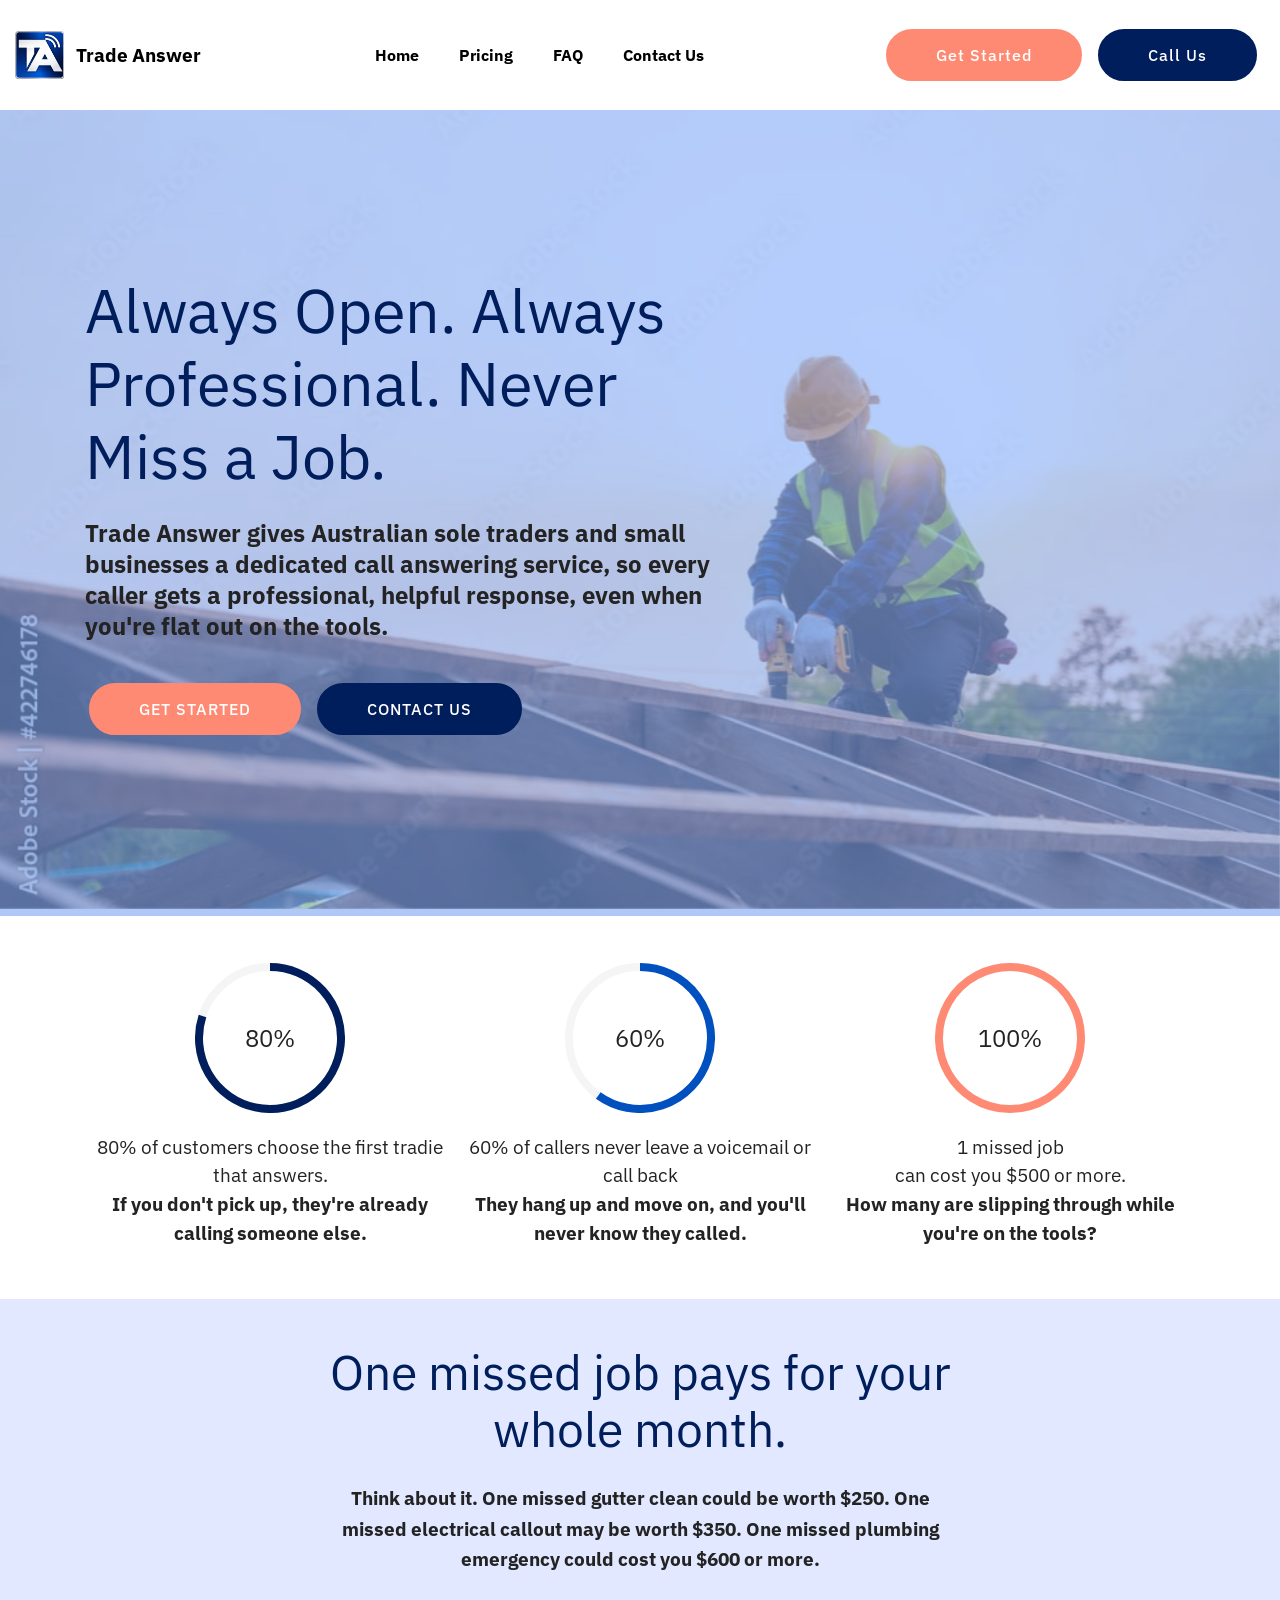
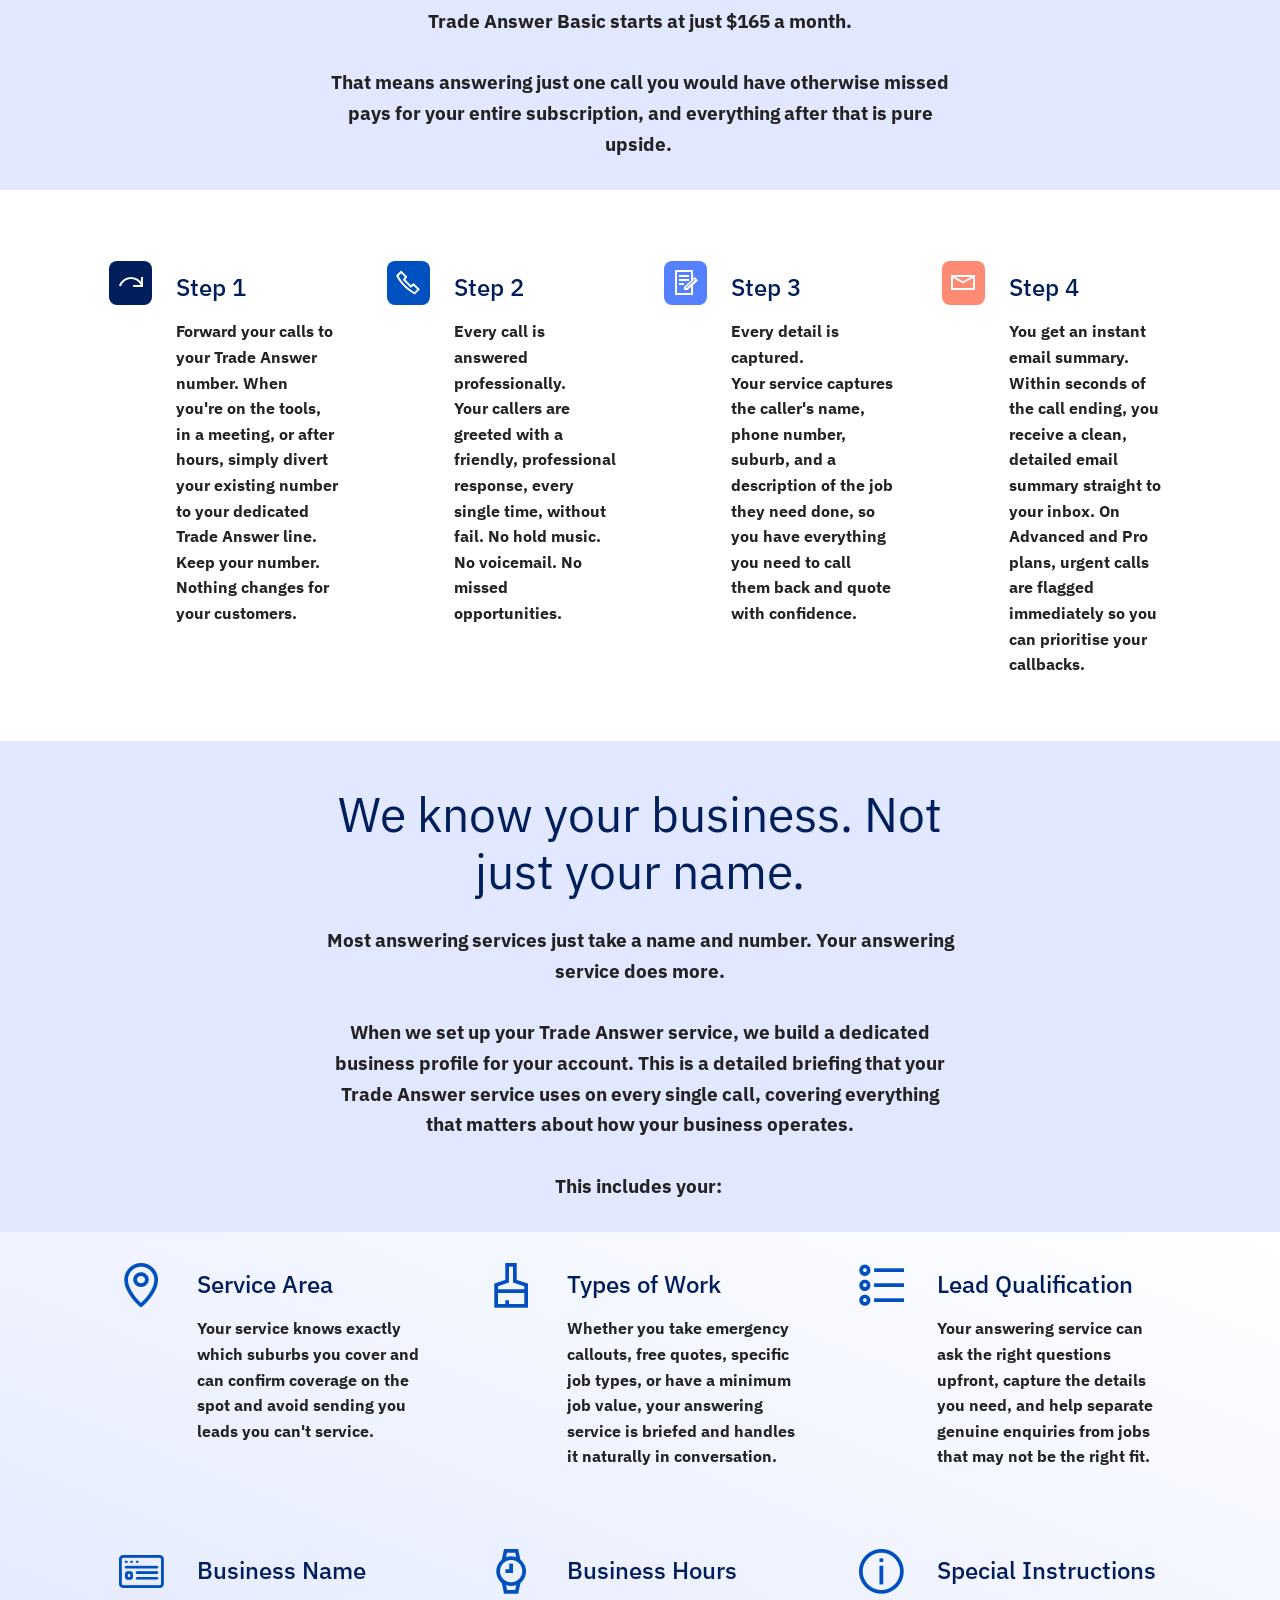
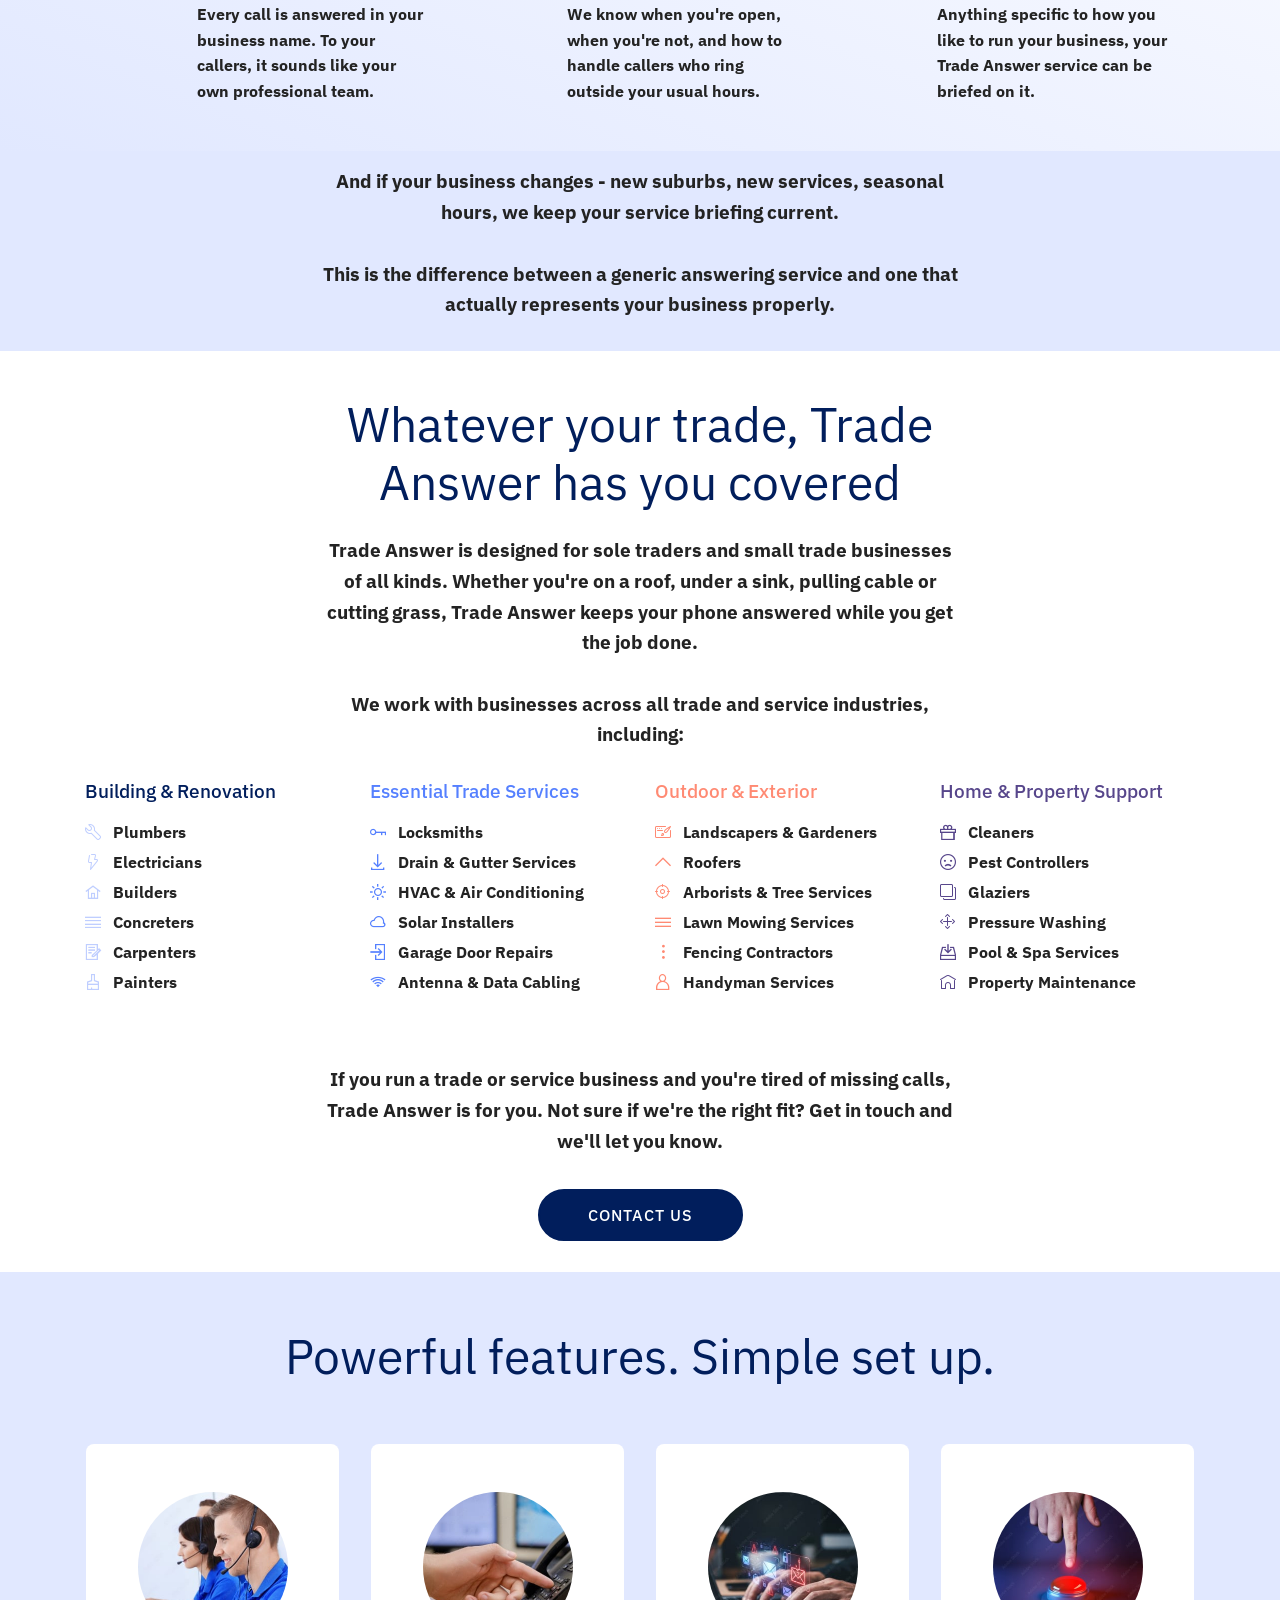
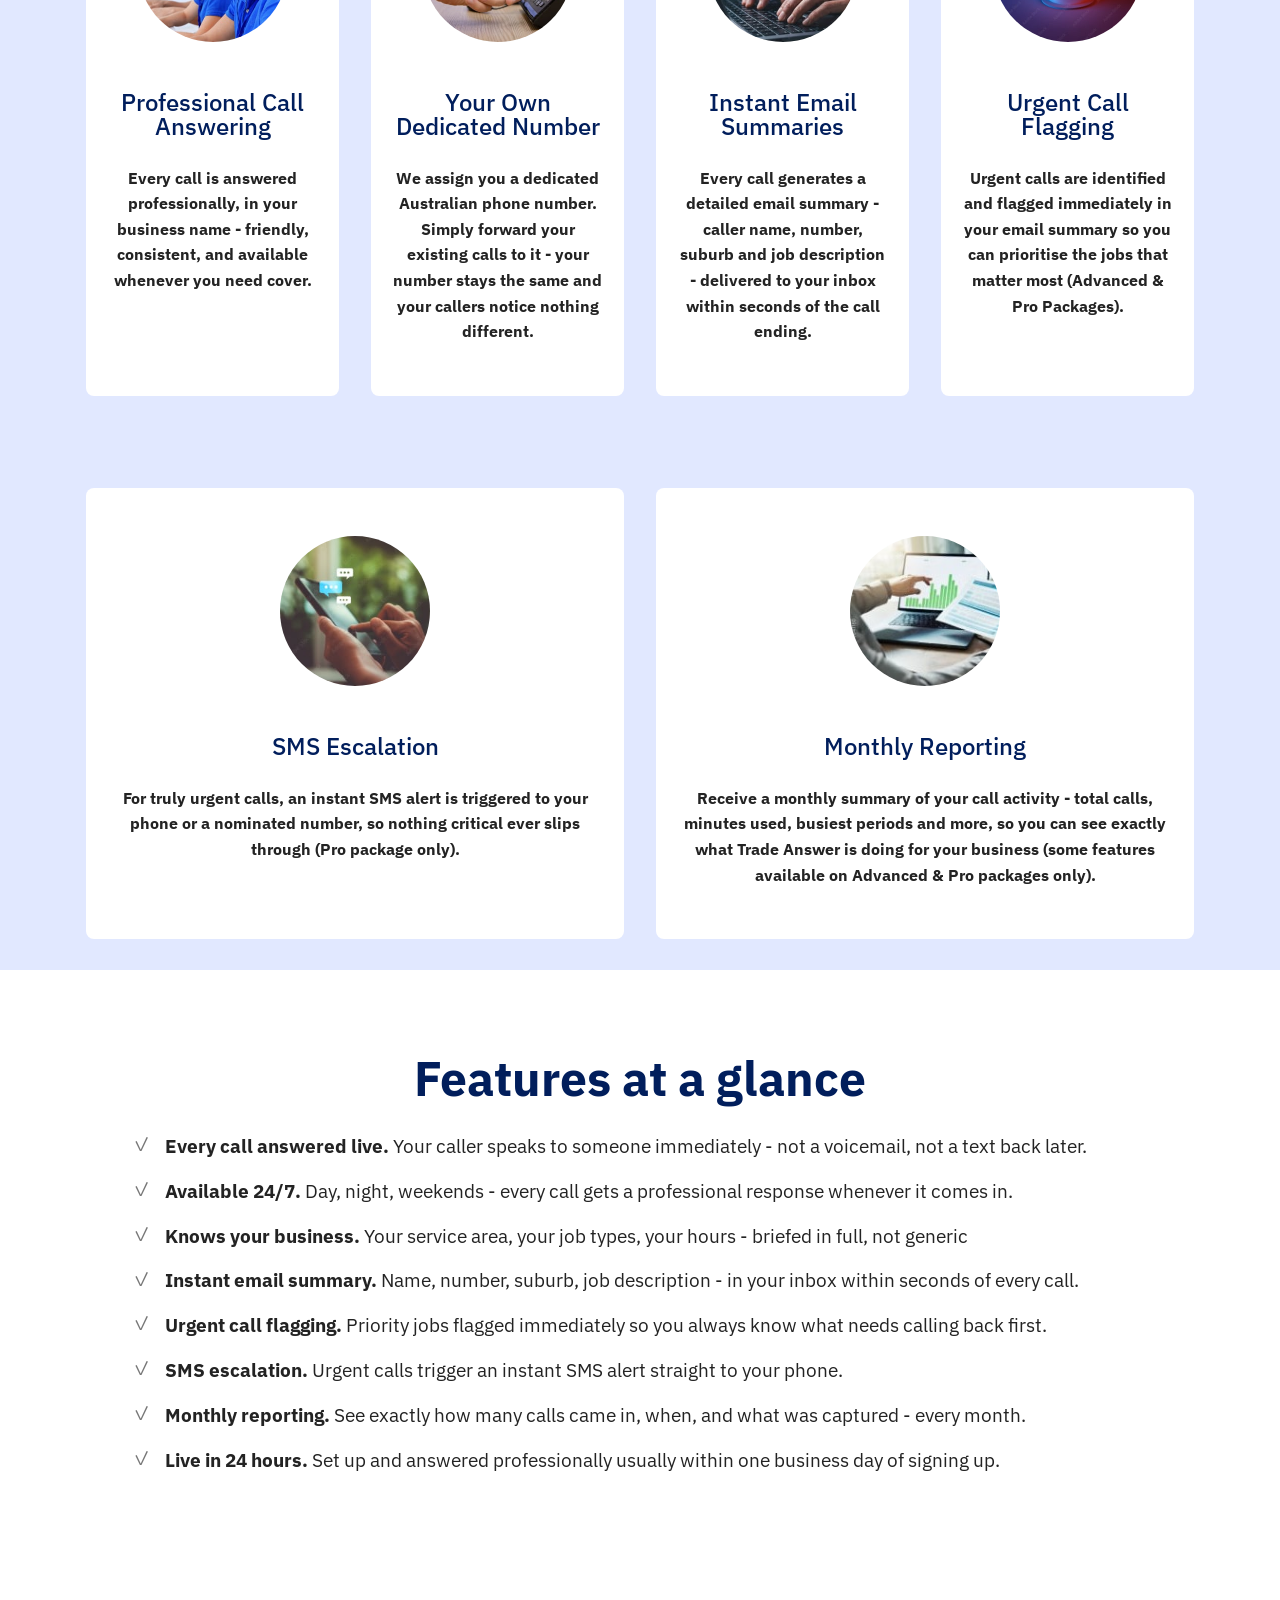
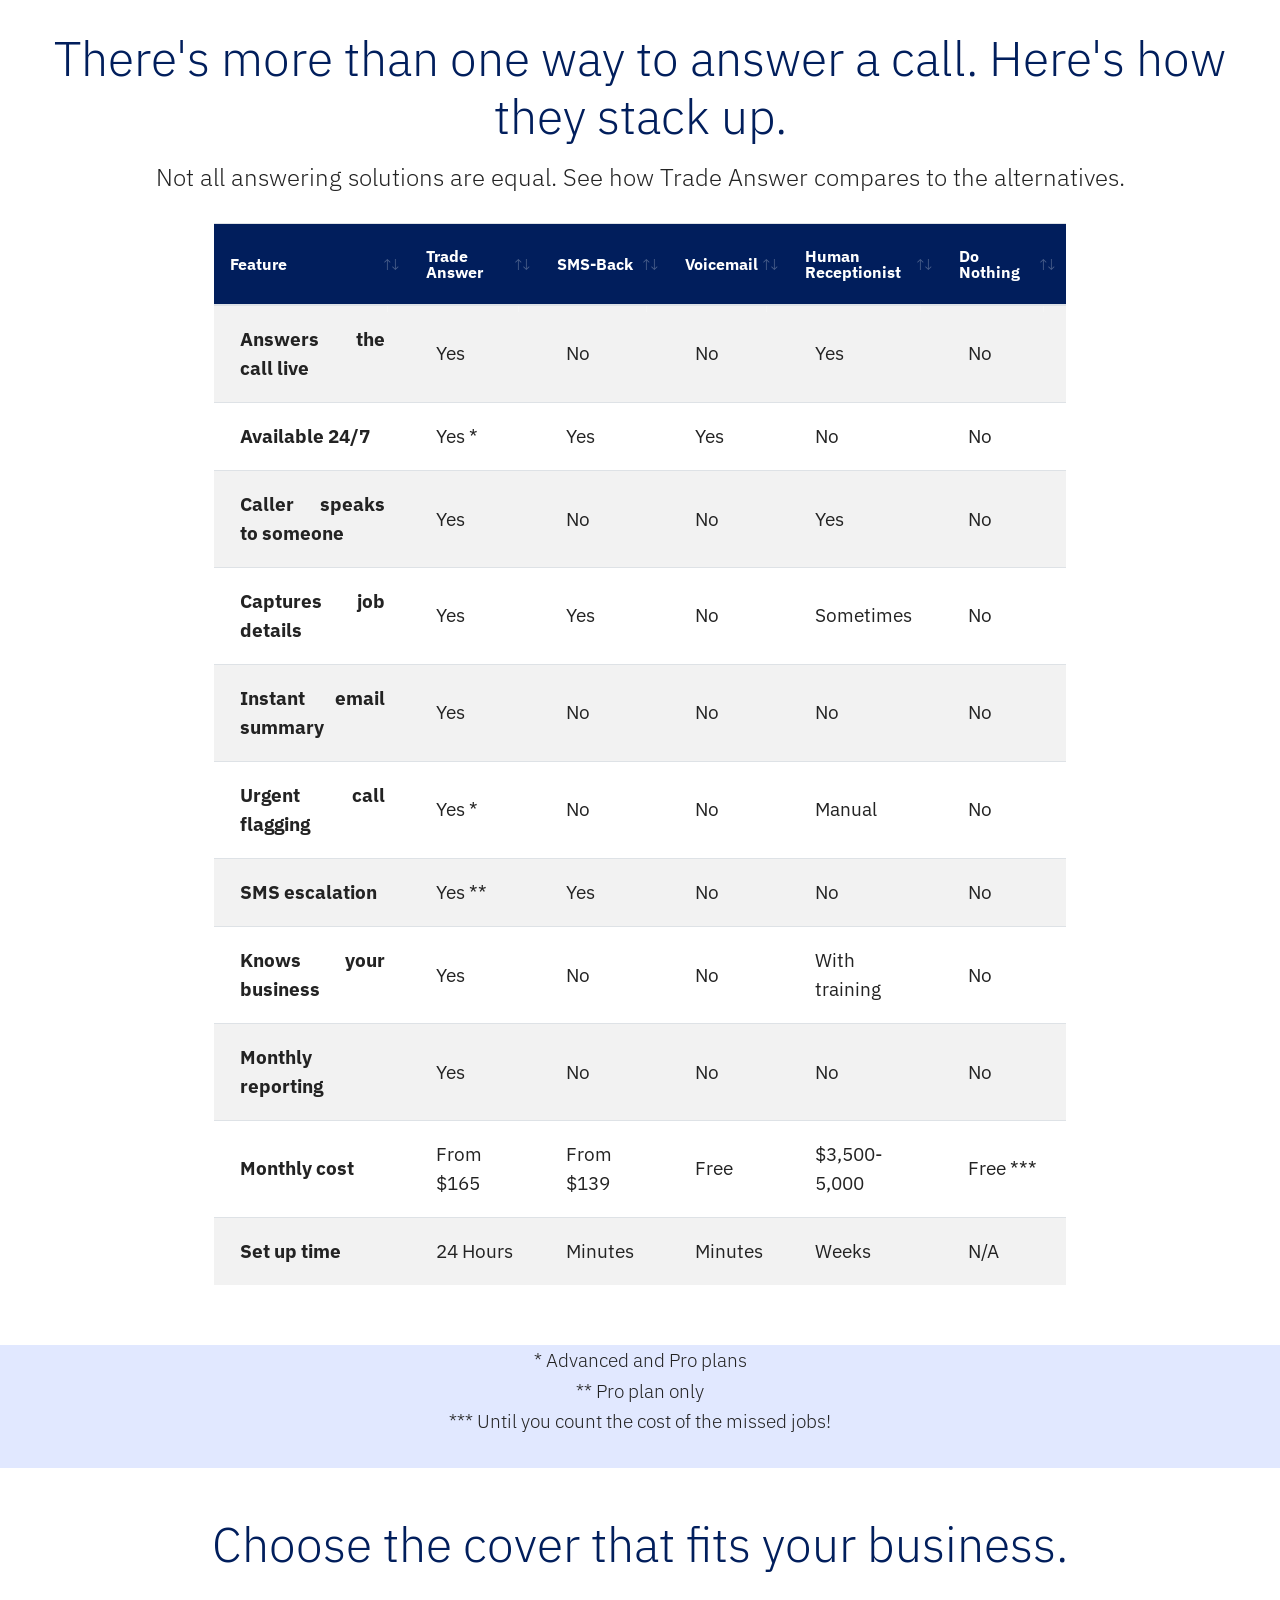
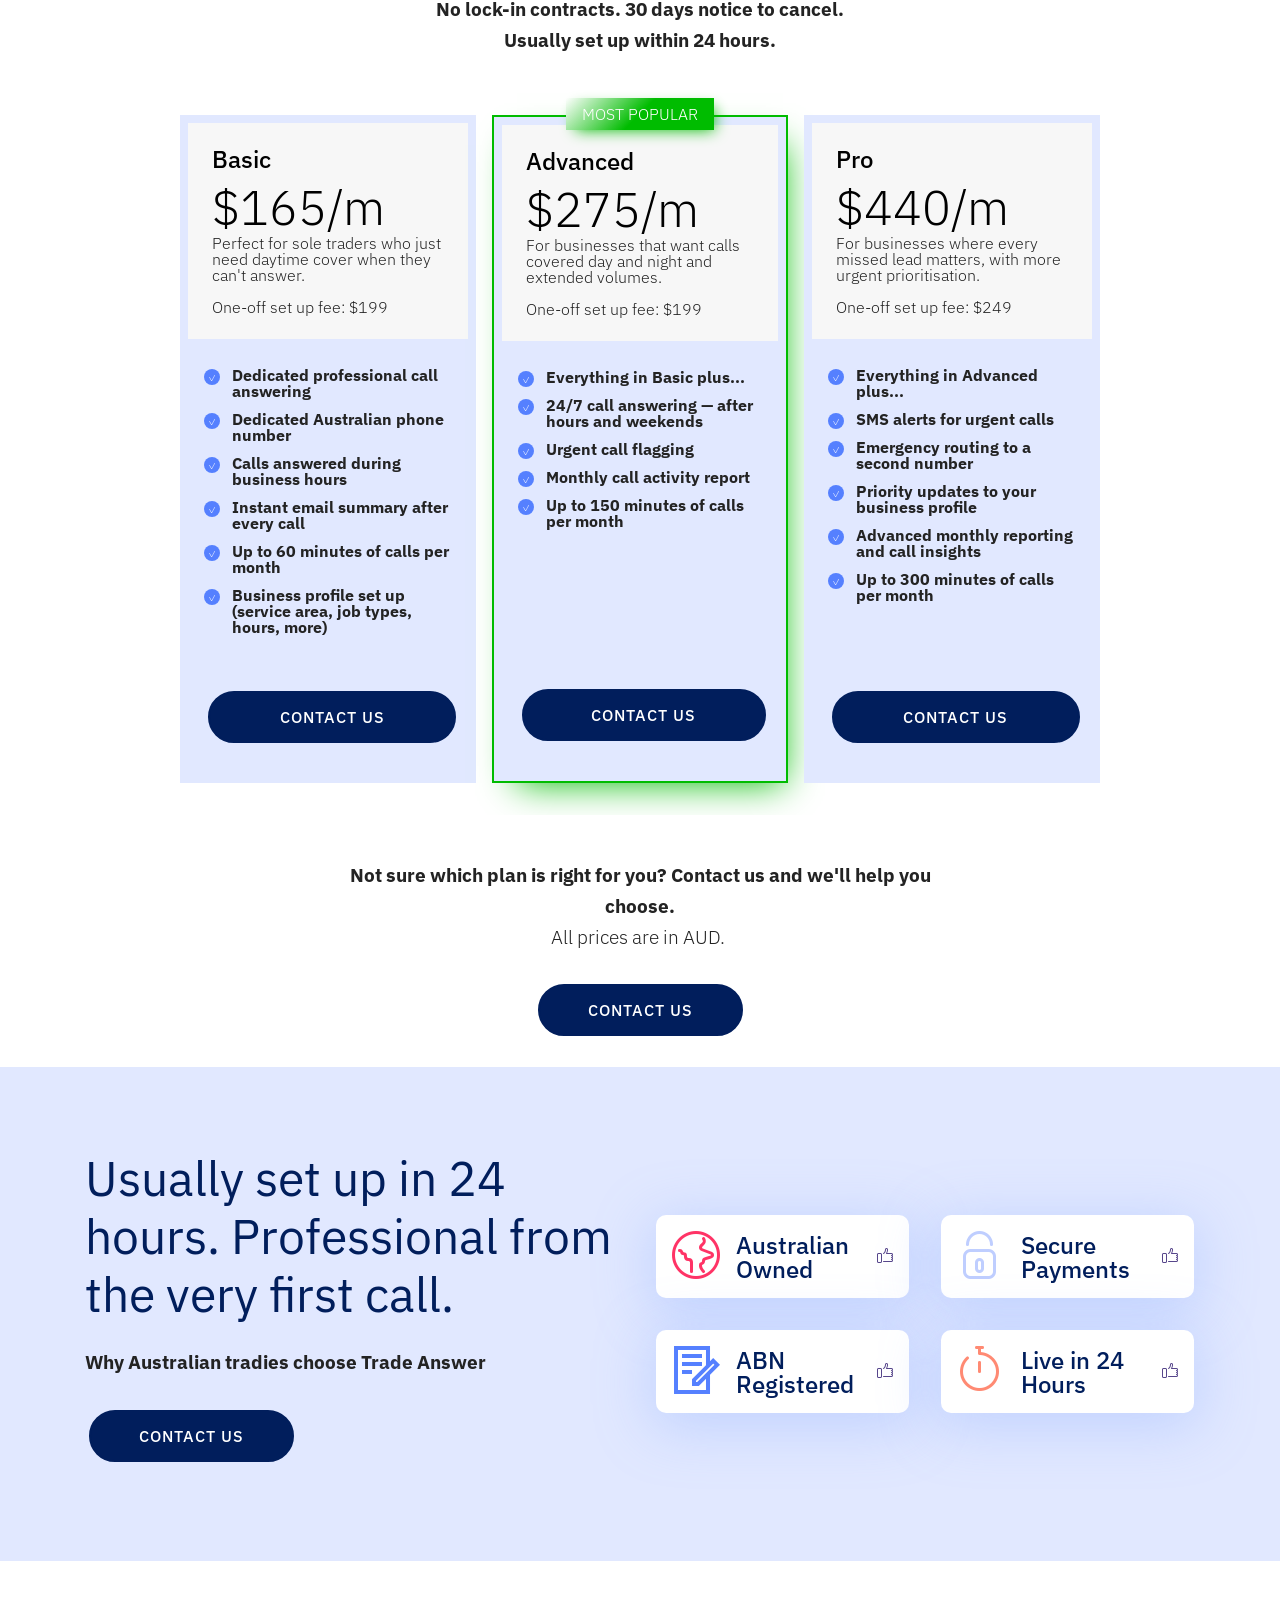
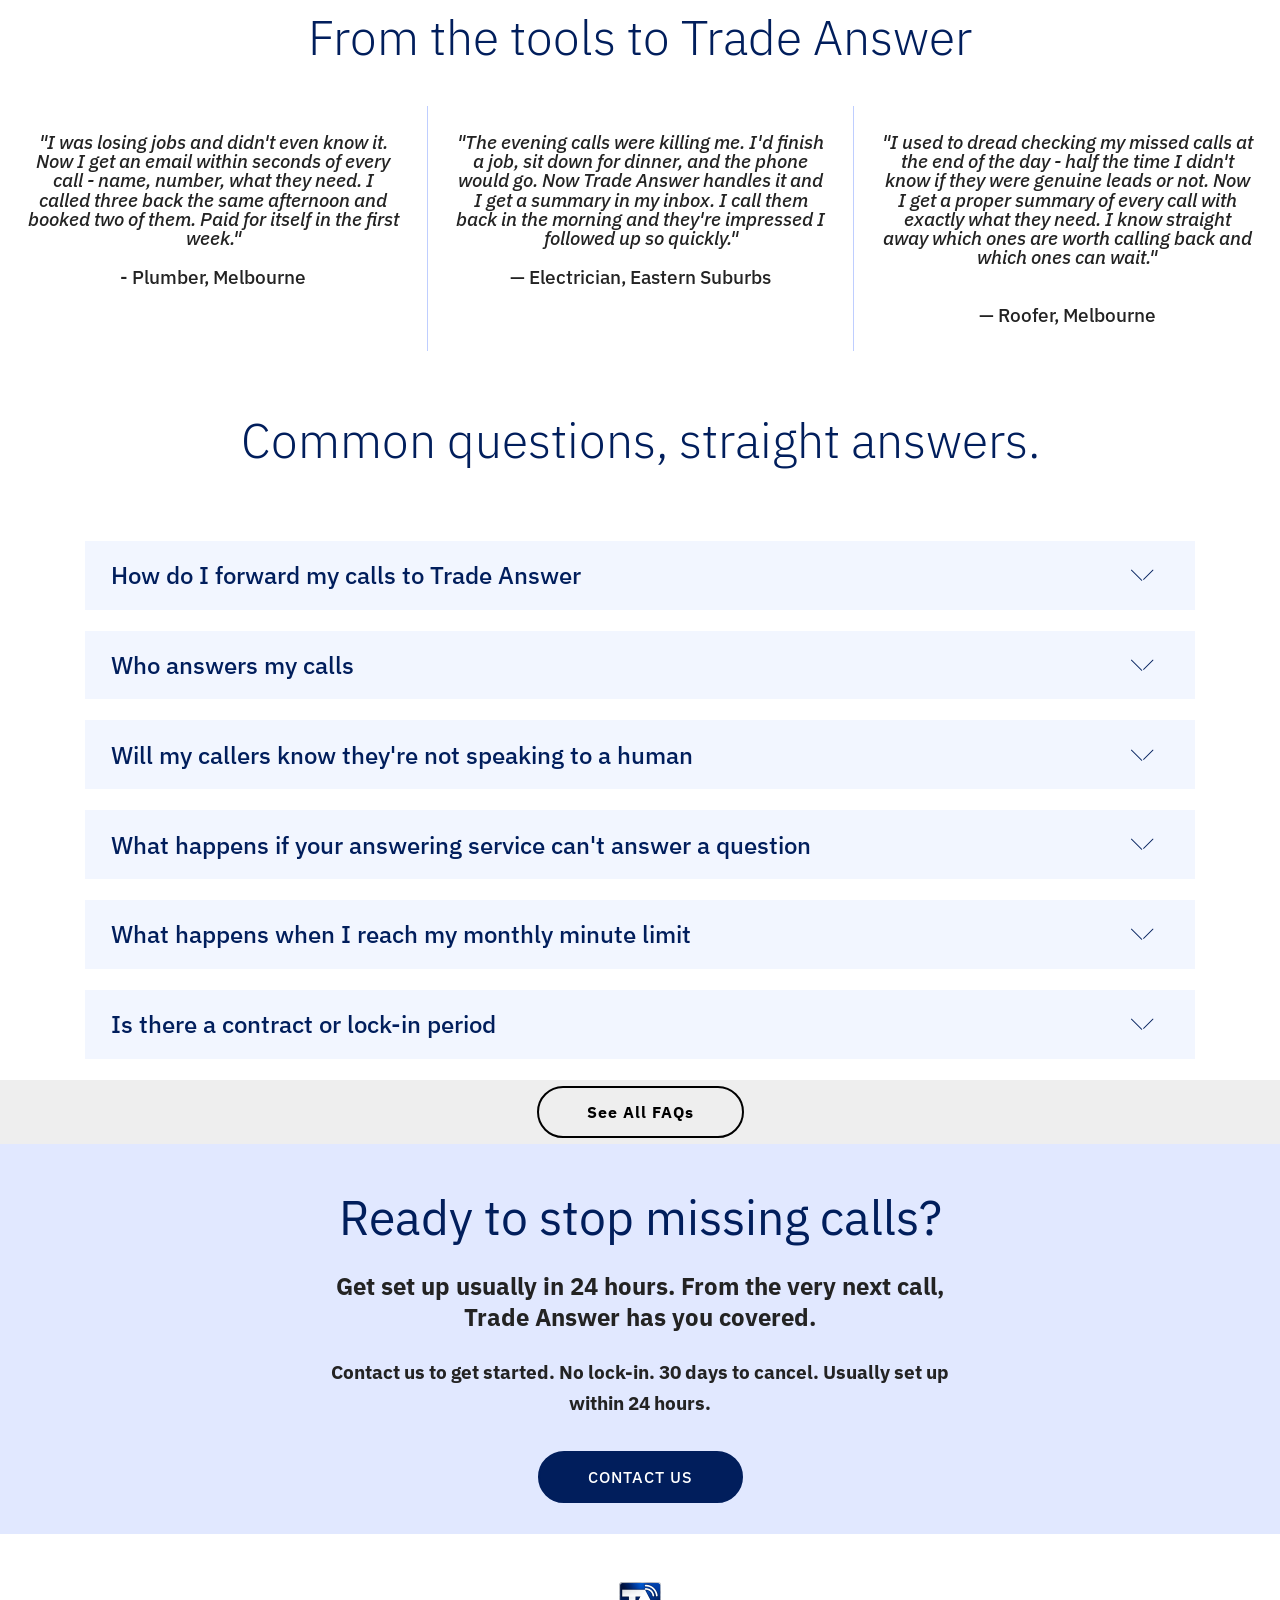
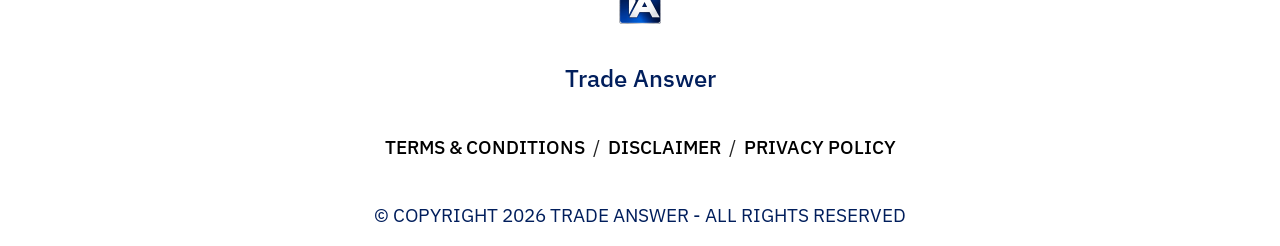
==== commit 471e674f: "Add files via upload" ====
--- a/index.html
+++ b/index.html
@@ -23,10 +23,9 @@
   <link rel="stylesheet" href="assets/datatables/data-tables.bootstrap4.min.css">
   <link rel="stylesheet" href="assets/socicon/css/styles.css">
   <link rel="stylesheet" href="assets/theme/css/style.css">
-  <link rel="stylesheet" href="assets/recaptcha.css">
   <link rel="preload" href="https://fonts.googleapis.com/css?family=IBM+Plex+Sans:100,200,300,400,500,600,700,100i,200i,300i,400i,500i,600i,700i&display=swap" as="style" onload="this.onload=null;this.rel='stylesheet'">
   <noscript><link rel="stylesheet" href="https://fonts.googleapis.com/css?family=IBM+Plex+Sans:100,200,300,400,500,600,700,100i,200i,300i,400i,500i,600i,700i&display=swap"></noscript>
-  <link rel="preload" as="style" href="assets/mobirise/css/mbr-additional.css?v=UF8UFp"><link rel="stylesheet" href="assets/mobirise/css/mbr-additional.css?v=UF8UFp" type="text/css">
+  <link rel="preload" as="style" href="assets/mobirise/css/mbr-additional.css?v=maRv7b"><link rel="stylesheet" href="assets/mobirise/css/mbr-additional.css?v=maRv7b" type="text/css">
 
   
   
@@ -65,7 +64,7 @@
                 
                 <div class="navbar-buttons mbr-section-btn"><a class="btn btn-primary display-4" href="index.html#progress-bars03-6">
                         Get Started
-                    </a> <a class="btn btn-secondary display-4" href="tel:+61 345 18 12 11">Call Us</a></div>
+                    </a> <a class="btn btn-secondary display-4" href="tel:+61345181211">Call Us</a></div>
             </div>
         </div>
     </nav>
@@ -560,7 +559,7 @@
     
 
     <div class="container">
-        <h4 class="main-title pb-5 mbr-regular mbr-fonts-style display-2">Powerful features. Simple setup.</h4>
+        <h4 class="main-title pb-5 mbr-regular mbr-fonts-style display-2">Powerful features. Simple set up.</h4>
 
         <div class="row">
             <div class="card p-3 col-12 col-md-6 col-lg-3">
@@ -789,13 +788,13 @@
                                     
                                     
                                     
-                                <td class="body-item mbr-fonts-style display-7"><strong>Monthly cost</strong></td><td class="body-item mbr-fonts-style display-7">From $165</td><td class="body-item mbr-fonts-style display-7">From $139</td><td class="body-item mbr-fonts-style display-7">Free</td><td class="body-item mbr-fonts-style display-7">$3'500-5'000</td><td class="body-item mbr-fonts-style display-7">Free ***</td></tr><tr>
-                                    
-                                    
-                                    
-                                    
-                                    
-                                <td class="body-item mbr-fonts-style display-7"><strong>Setup time</strong></td><td class="body-item mbr-fonts-style display-7">24 Hours</td><td class="body-item mbr-fonts-style display-7">Minutes</td><td class="body-item mbr-fonts-style display-7">Minutes</td><td class="body-item mbr-fonts-style display-7">Weeks</td><td class="body-item mbr-fonts-style display-7">N/A</td></tr></tbody>
+                                <td class="body-item mbr-fonts-style display-7"><strong>Monthly cost</strong></td><td class="body-item mbr-fonts-style display-7">From $165</td><td class="body-item mbr-fonts-style display-7">From $139</td><td class="body-item mbr-fonts-style display-7">Free</td><td class="body-item mbr-fonts-style display-7">$3,500-5,000</td><td class="body-item mbr-fonts-style display-7">Free ***</td></tr><tr>
+                                    
+                                    
+                                    
+                                    
+                                    
+                                <td class="body-item mbr-fonts-style display-7"><strong>Set up time</strong></td><td class="body-item mbr-fonts-style display-7">24 Hours</td><td class="body-item mbr-fonts-style display-7">Minutes</td><td class="body-item mbr-fonts-style display-7">Minutes</td><td class="body-item mbr-fonts-style display-7">Weeks</td><td class="body-item mbr-fonts-style display-7">N/A</td></tr></tbody>
                         </table>
                     </div>
                     <div class="container-fluid table-info-container">
@@ -861,13 +860,12 @@
                                         </h4>
                                         <p class="item-price mbr-fonts-style display-2">
                                             $165/m</p>
-                                        <p class="item-desc mbr-fonts-style display-4">Perfect for sole traders who just need daytime cover when they can't answer.
-                                        </p>
+                                        <p class="item-desc mbr-fonts-style display-4">Perfect for sole traders who just need daytime cover when they can't answer.<br><br>One-off set up fee: $199</p>
                                     </div>
                                     <ul class="list mbr-fonts-style display-4">
                                         <li class="item-wrap"><strong>Dedicated professional call answering</strong></li>
                                         <li class="item-wrap"><strong><span style="font-size: 1rem;">Dedicated Australian phone number</span><br></strong></li>
-                                        <li class="item-wrap"><strong>Calls answered during business hours</strong></li><li class="item-wrap"><strong>Instant email summary after every call</strong></li><li class="item-wrap"><strong>Up to 60 minutes of calls per month</strong></li><li class="item-wrap"><strong>Business profile setup (service area, job types, hours, more)</strong></li>
+                                        <li class="item-wrap"><strong>Calls answered during business hours</strong></li><li class="item-wrap"><strong>Instant email summary after every call</strong></li><li class="item-wrap"><strong>Up to 60 minutes of calls per month</strong></li><li class="item-wrap"><strong>Business profile set up (service area, job types, hours, more)</strong></li>
                                     </ul>
                                 </div>
                                 <div class="cont-wrap">
@@ -888,7 +886,7 @@
                                         <p class="item-price mbr-fonts-style display-2">
                                             $275/m</p>
                                         <p class="item-desc mbr-fonts-style display-4">
-                                            For businesses that want calls covered day and night and extended volumes.</p>
+                                            For businesses that want calls covered day and night and extended volumes.<br><br>One-off set up fee: $199</p>
                                     </div>
                                     <ul class="list mbr-fonts-style display-4">
                                         <li class="item-wrap"><strong>Everything in Basic plus...</strong></li>
@@ -912,13 +910,13 @@
                                         <p class="item-price mbr-fonts-style display-2">
                                             $440/m</p>
                                         <p class="item-desc mbr-fonts-style display-4">
-                                            For businesses where every missed lead matters, with more urgent prioritisation.</p>
+                                            For businesses where every missed lead matters, with more urgent prioritisation.<br><br>One-off set up fee: $249</p>
                                     </div>
                                     <ul class="list mbr-fonts-style display-4">
                                         <li class="item-wrap"><strong>Everything in Advanced plus...</strong></li>
                                         <li class="item-wrap"><strong>SMS alerts for urgent calls</strong></li>
                                         <li class="item-wrap"><strong>Emergency routing to a second number</strong></li>
-                                        <li class="item-wrap"><strong>Priority updates to your business profile</strong></li>
+                                        <li class="item-wrap"><strong>Priority updates to your business profile</strong></li><li class="item-wrap"><strong>Advanced monthly reporting and call insights</strong></li>
                                         <li class="item-wrap"><strong>Up to 300 minutes of calls per month</strong></li>
                                     </ul>
                                 </div>
@@ -948,7 +946,7 @@
                 
                 
                 <p class="mbr-text mbr-light align-center mbr-fonts-style display-7"><strong>
-                    Not sure which plan is right for you? Contact us and we'll help you choose.</strong><br>All prices are in AUD. The following one-off setup fees apply: Basic/Advanced - $199, Pro - $249</p>
+                    Not sure which plan is right for you? Contact us and we'll help you choose.</strong><br>All prices are in AUD.&nbsp;</p>
                 <div class="align-center mbr-section-btn"><a class="btn btn-md btn-secondary display-4" href="contact.html">CONTACT US</a></div>
             </div>
         </div>
@@ -1193,6 +1191,26 @@
     </div>
 </section>
 
+<section class="cid-viIY2Gxp4f" id="title02-20">
+
+    
+    
+
+
+    
+
+    <div class="container align-center">
+        <div class="row justify-content-md-start justify-content-md-center">
+            <div class="mbr-white col-sm-12 col-md-10 col-lg-7">
+                
+                
+                
+                <div class="align-center mbr-section-btn"><a class="btn btn-md btn-secondary-outline display-4" href="faq.html"><strong>See All FAQs</strong></a></div>
+            </div>
+        </div>
+    </div>
+</section>
+
 <section class="cid-viDsE30oB3" id="title02-15">
 
     
@@ -1205,9 +1223,9 @@
         <div class="row justify-content-md-start justify-content-md-center">
             <div class="mbr-white col-sm-12 col-md-10 col-lg-7">
                 <h2 class="mbr-section-title mbr-regular align-center mbr-fonts-style display-2">Ready to stop missing calls?</h2>
-                <h3 class="mbr-section-subtitle align-center mbr-regular mbr-fonts-style display-5 pt-3"><strong>Get set up in 24 hours. From the very next call, Trade Answer has you covered.</strong></h3>
+                <h3 class="mbr-section-subtitle align-center mbr-regular mbr-fonts-style display-5 pt-3"><strong>Get set up usually in 24 hours. From the very next call, Trade Answer has you covered.</strong></h3>
                 <p class="mbr-text mbr-light align-center mbr-fonts-style display-7 pt-3"><strong>
-                    Contact us to get started. No lock-in. 30 days to cancel. Usually setup within 24 hours.</strong></p>
+                    Contact us to get started. No lock-in. 30 days to cancel. Usually set up within 24 hours.</strong></p>
                 <div class="align-center mbr-section-btn"><a class="btn btn-md btn-secondary display-4" href="contact.html">CONTACT US</a></div>
             </div>
         </div>
@@ -1258,7 +1276,6 @@
   <script src="assets/datatables/data-tables.bootstrap4.min.js"></script>
   <script src="assets/mbr-switch-arrow/mbr-switch-arrow.js"></script>
   <script src="assets/theme/js/script.js"></script>
-  <script src="assets/formoid.min.js"></script>
   
   
   
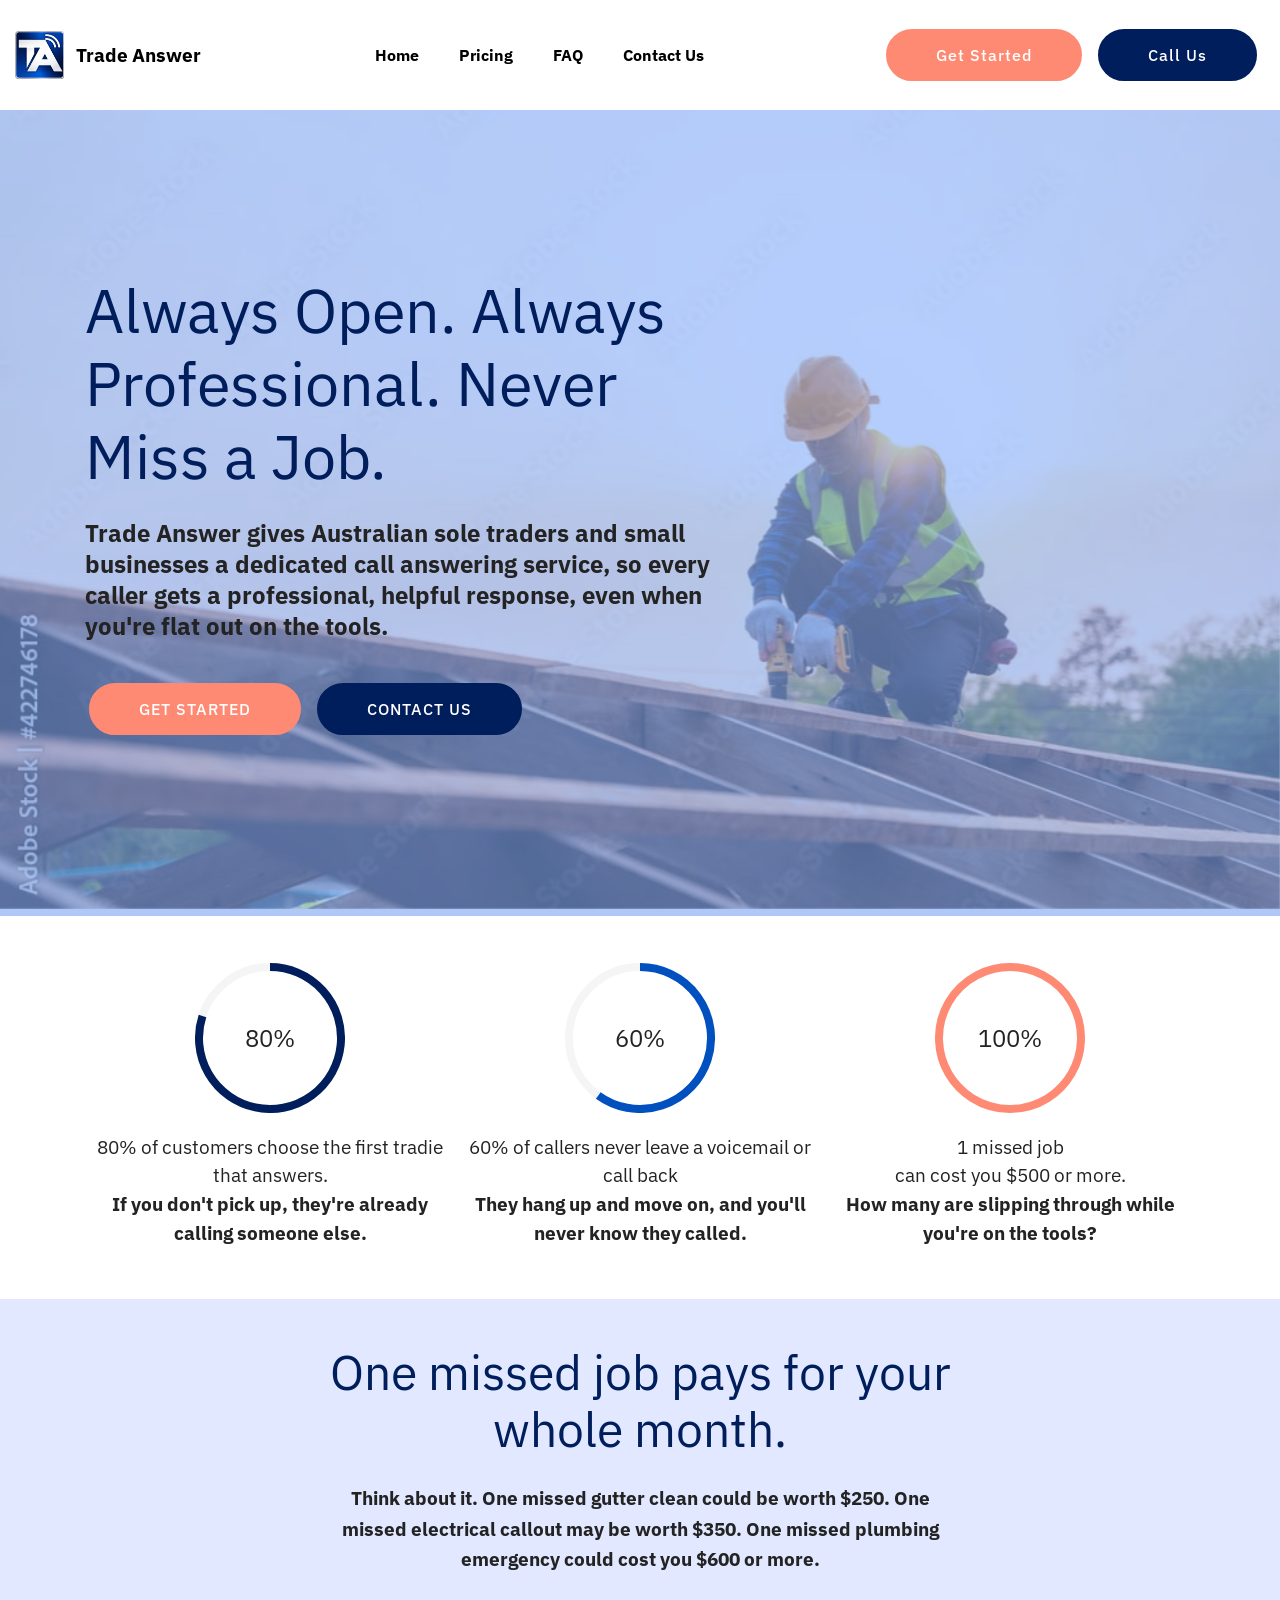
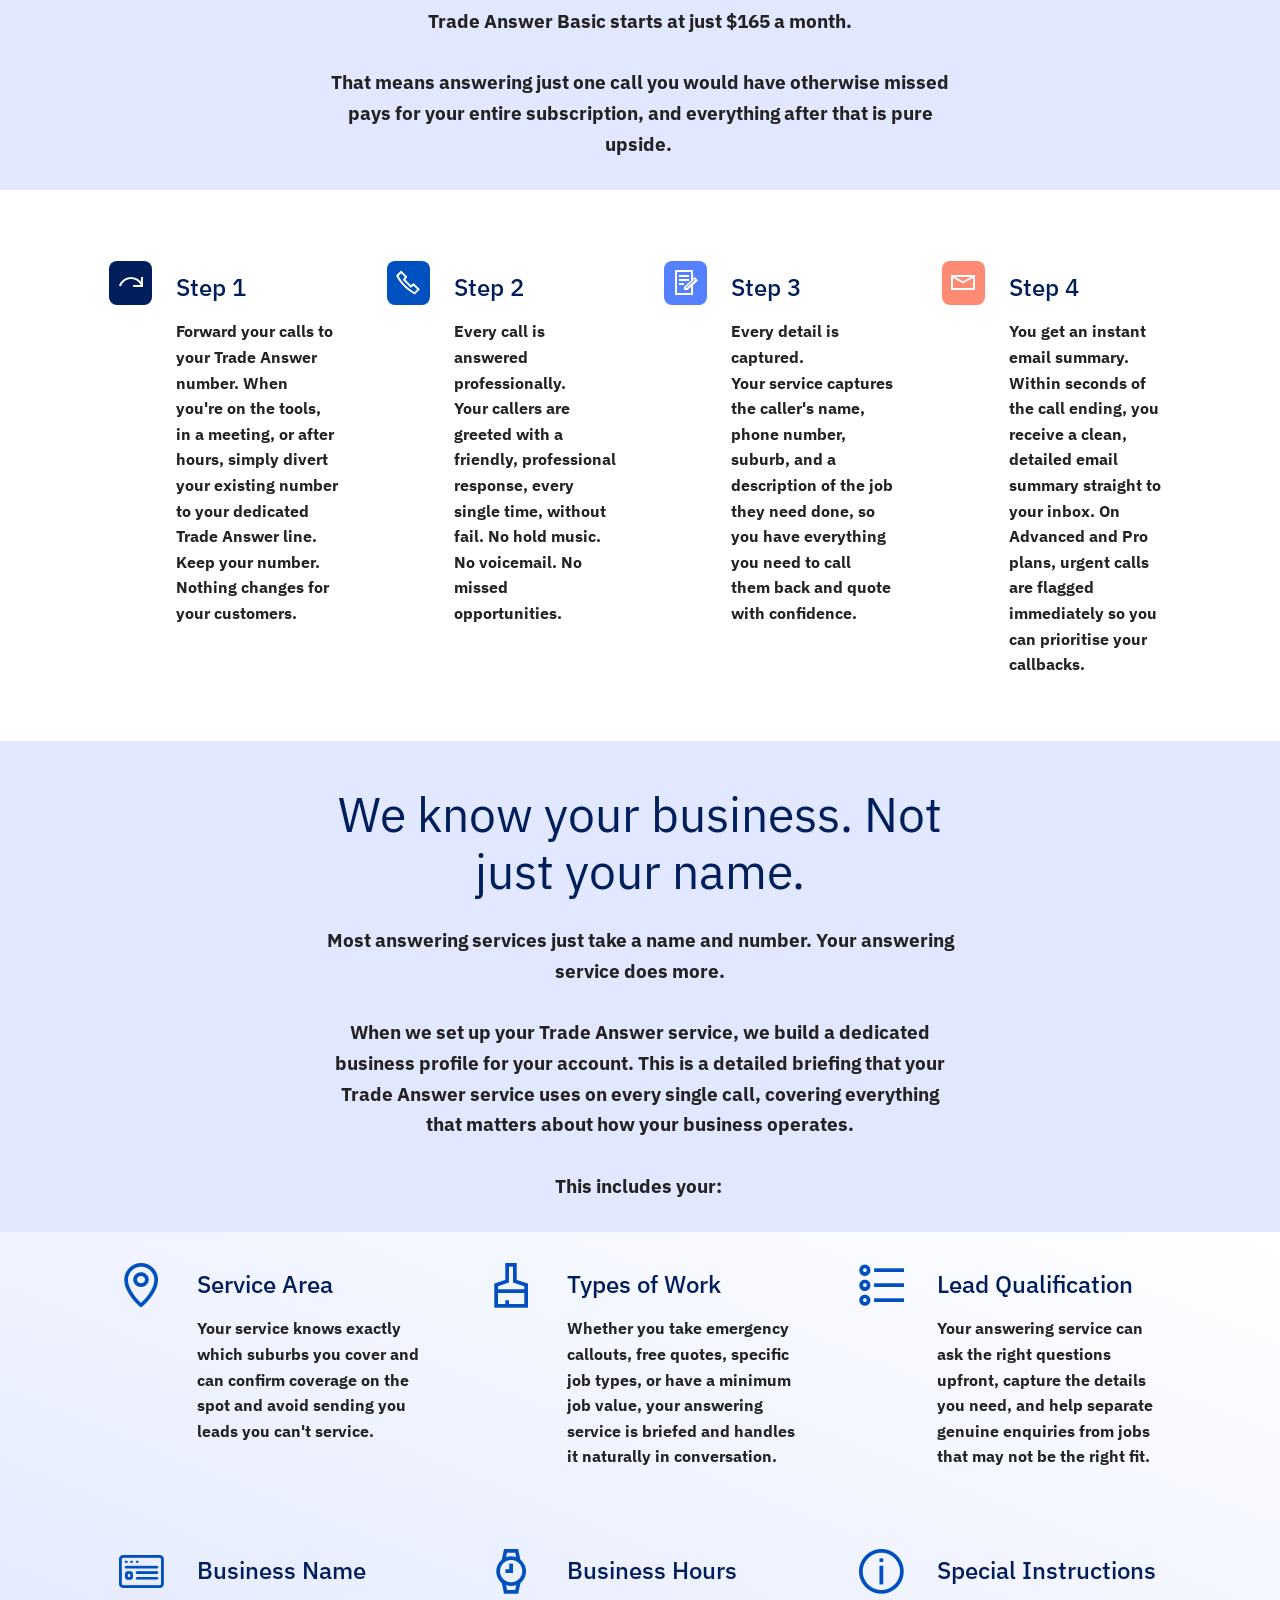
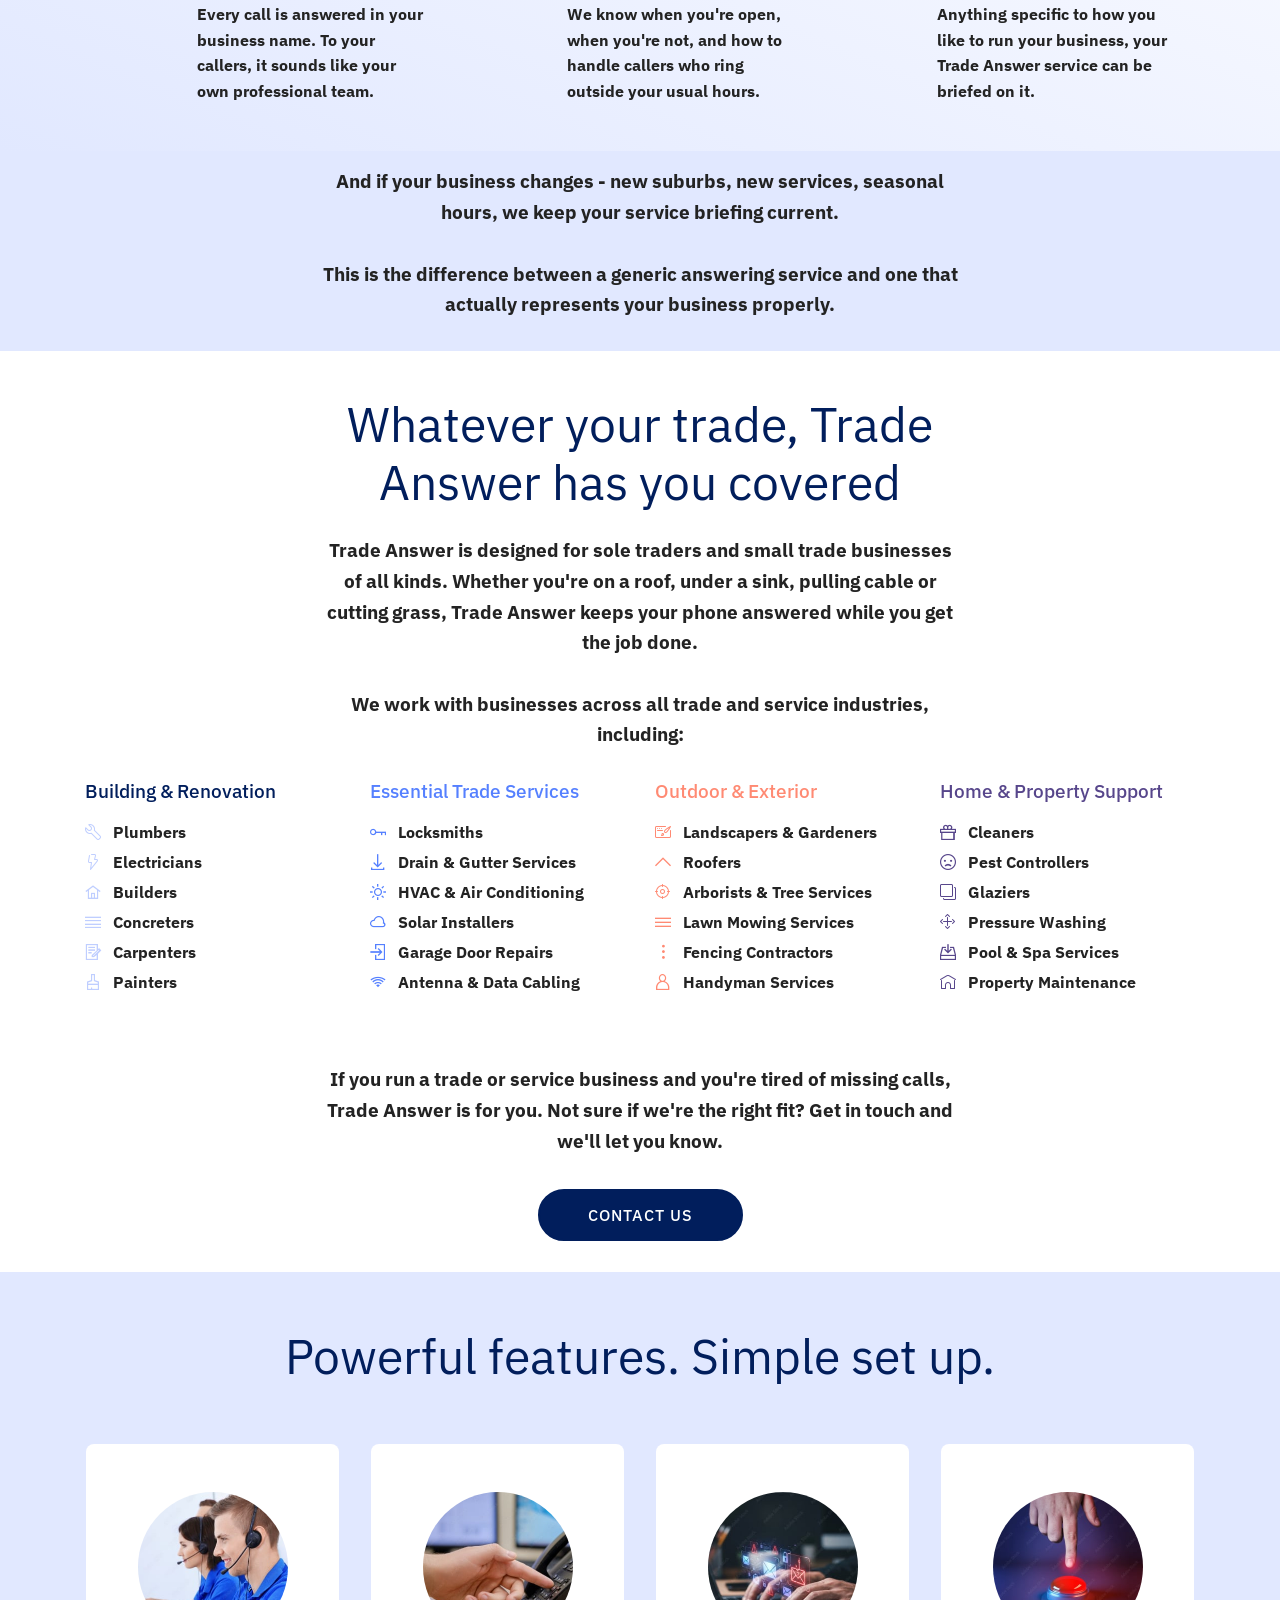
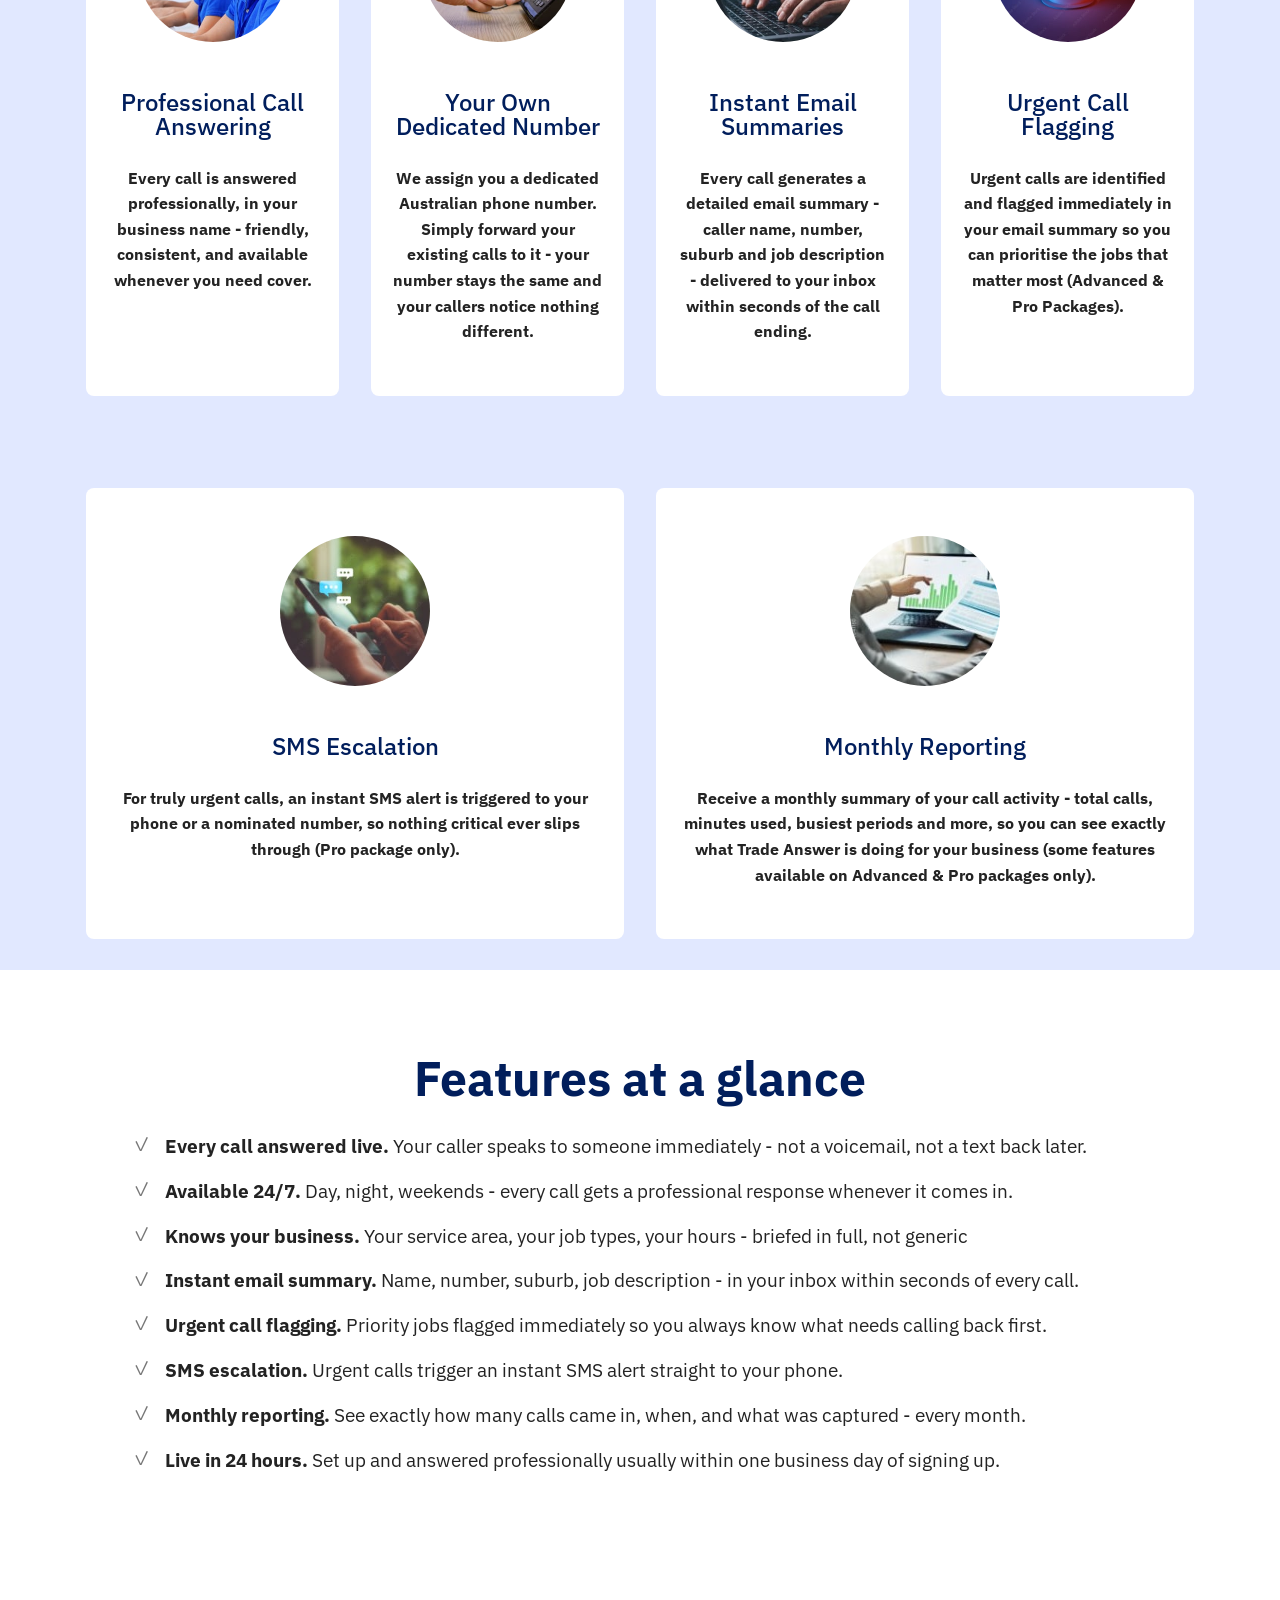
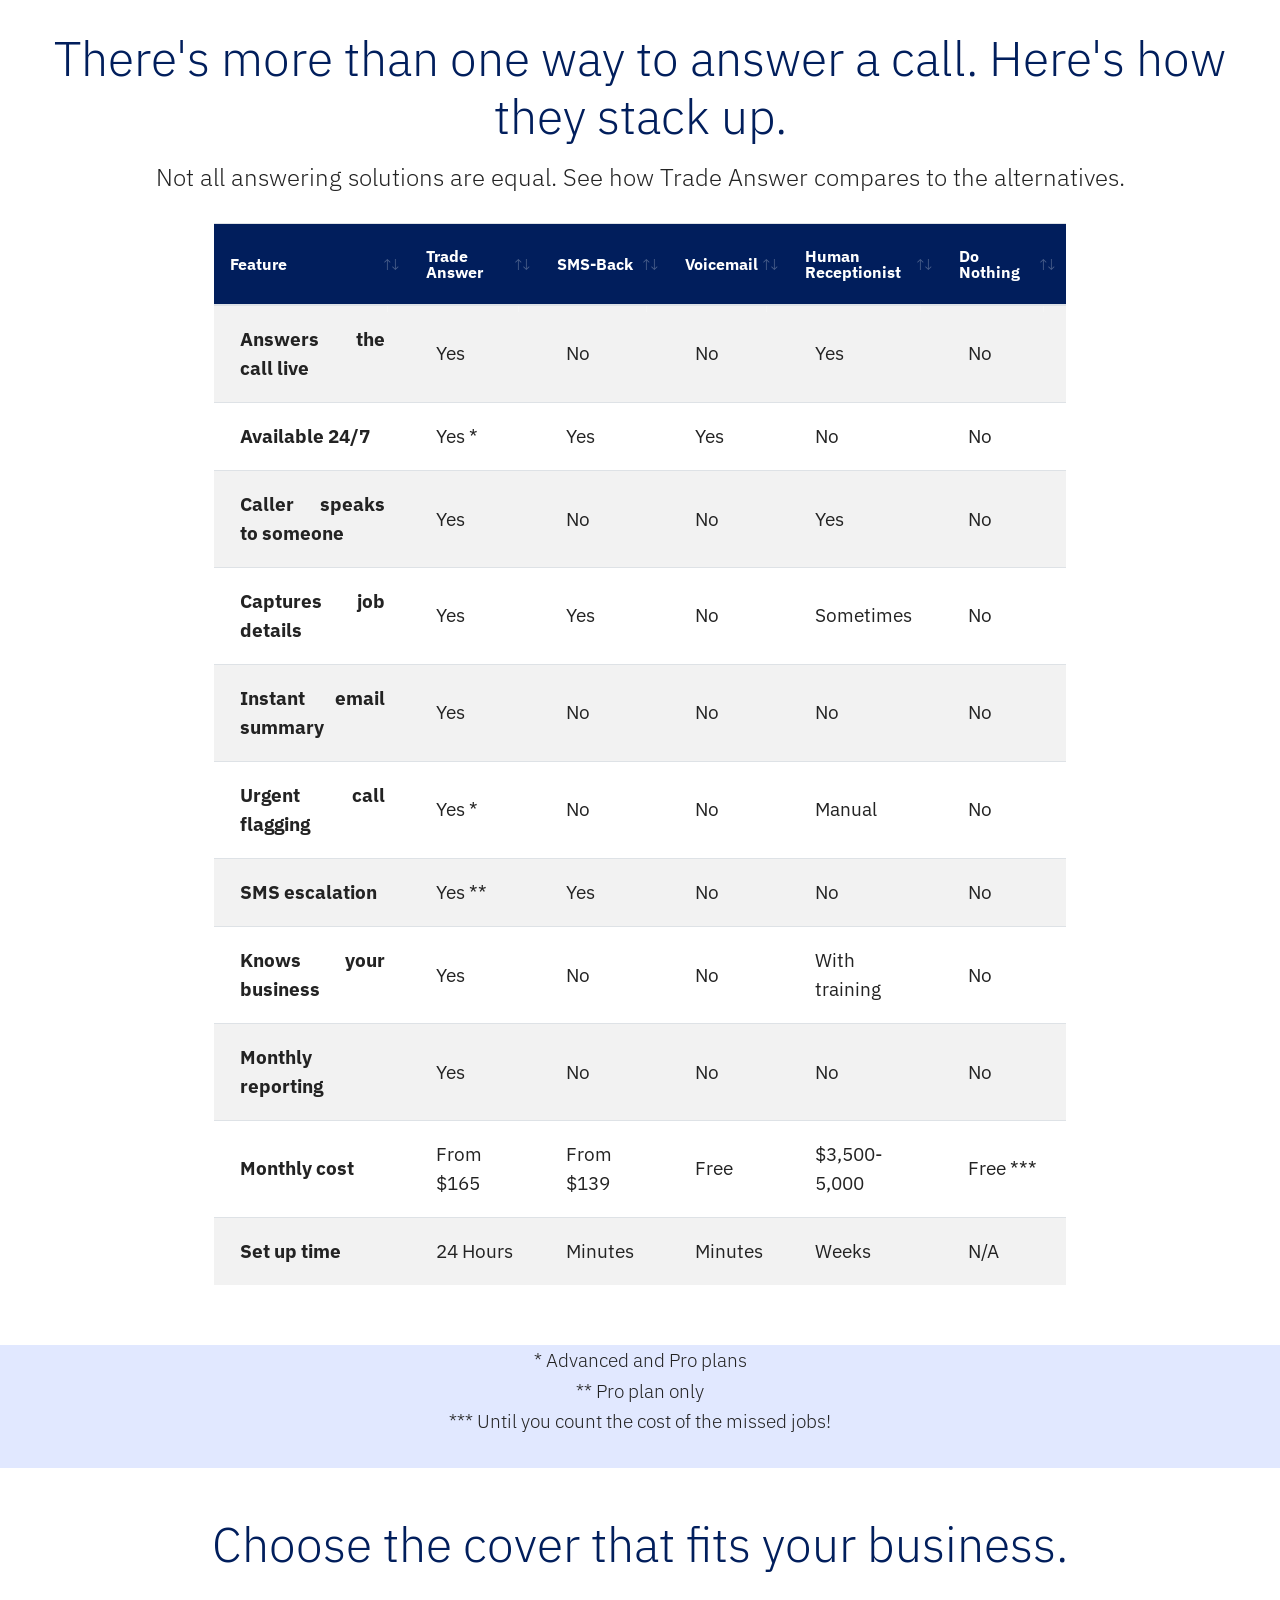
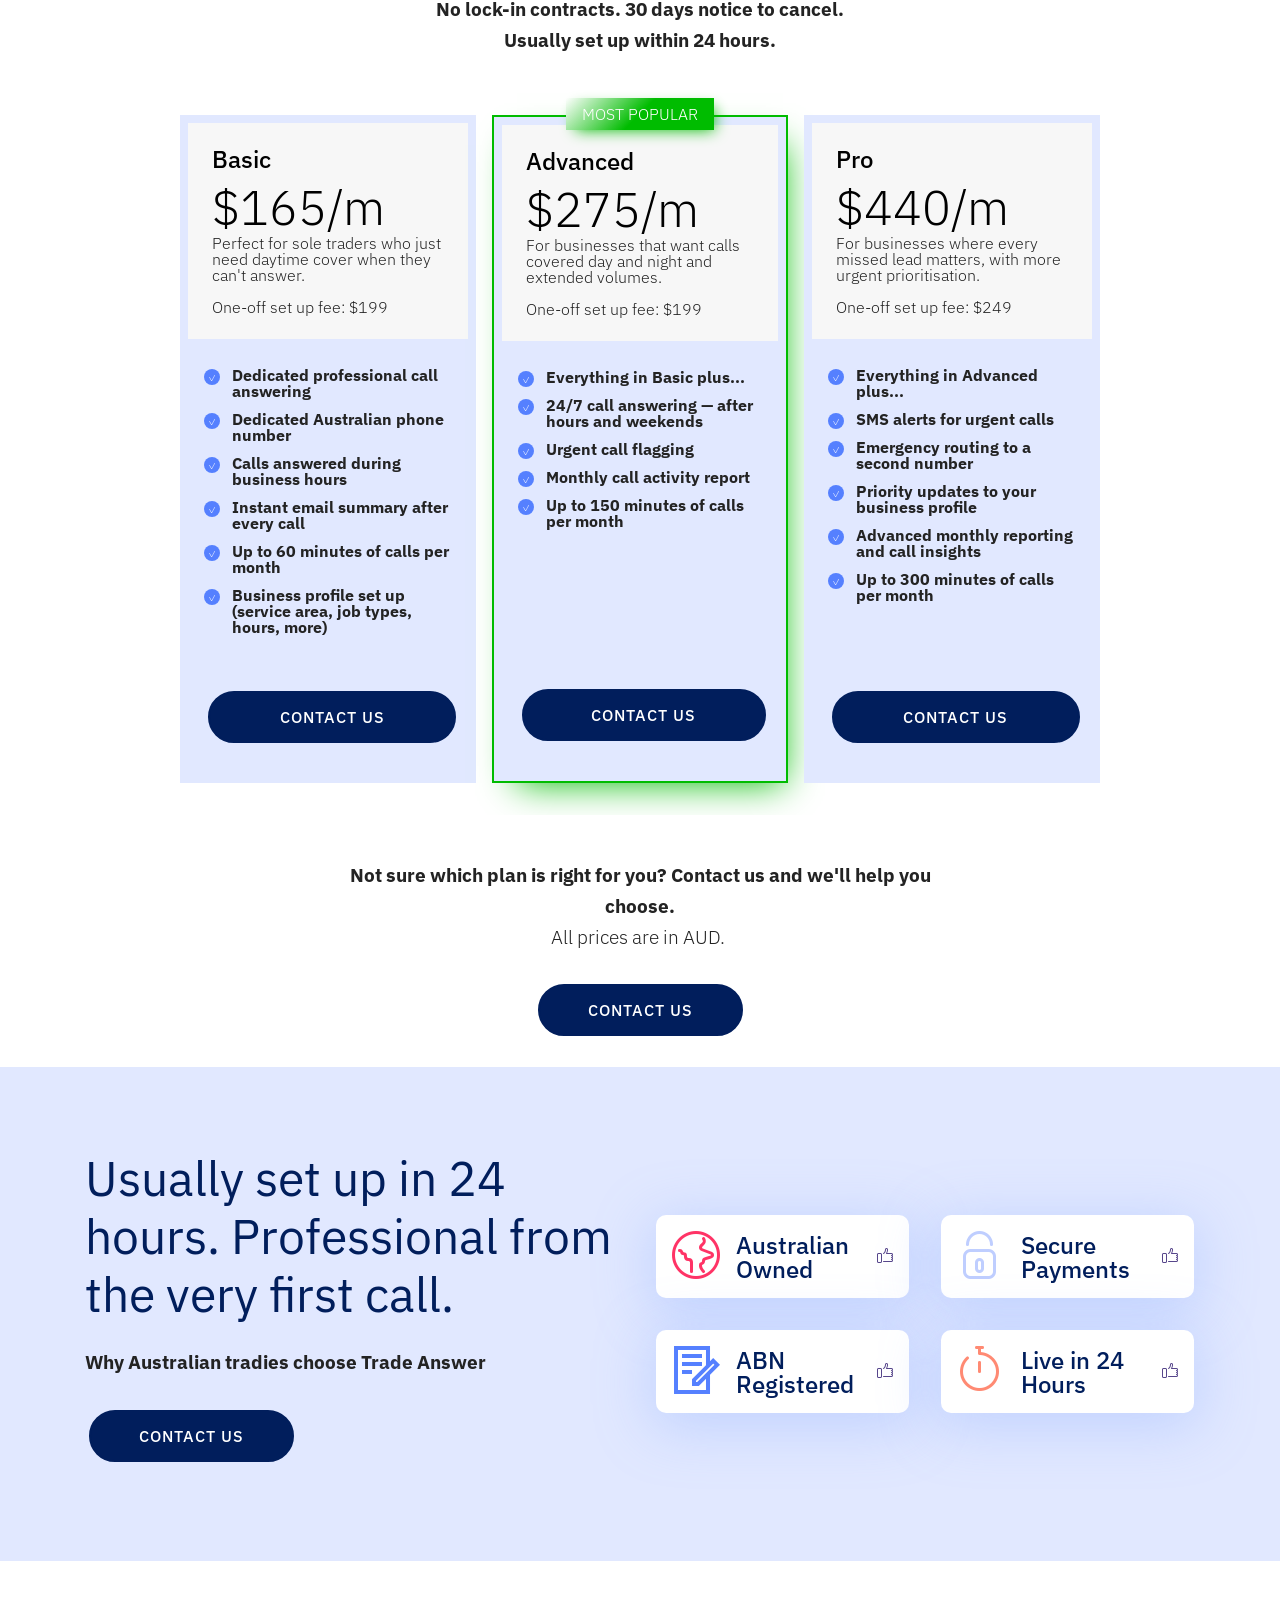
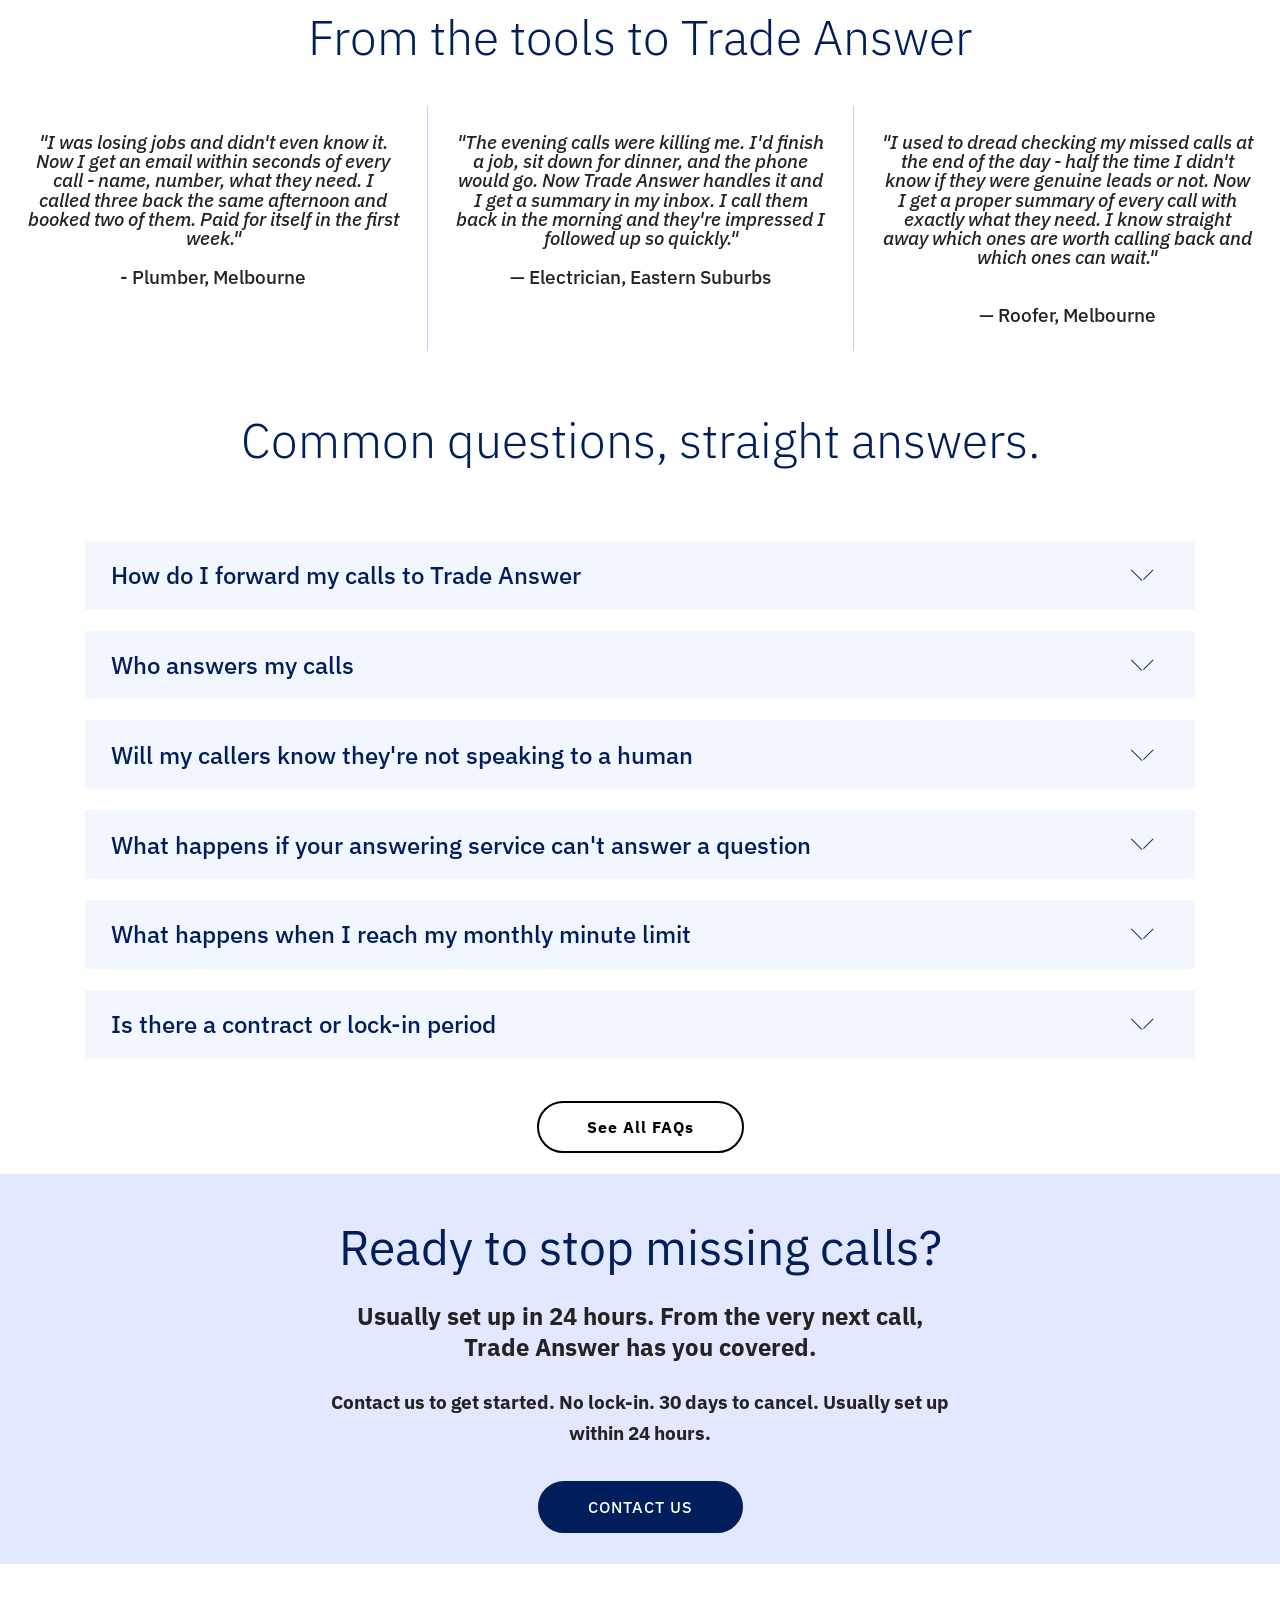
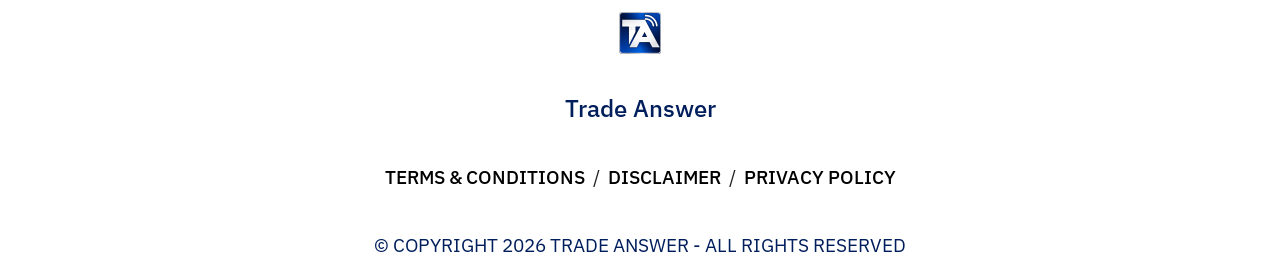
==== commit 5ef16b08: "Add files via upload" ====
--- a/index.html
+++ b/index.html
@@ -25,7 +25,7 @@
   <link rel="stylesheet" href="assets/theme/css/style.css">
   <link rel="preload" href="https://fonts.googleapis.com/css?family=IBM+Plex+Sans:100,200,300,400,500,600,700,100i,200i,300i,400i,500i,600i,700i&display=swap" as="style" onload="this.onload=null;this.rel='stylesheet'">
   <noscript><link rel="stylesheet" href="https://fonts.googleapis.com/css?family=IBM+Plex+Sans:100,200,300,400,500,600,700,100i,200i,300i,400i,500i,600i,700i&display=swap"></noscript>
-  <link rel="preload" as="style" href="assets/mobirise/css/mbr-additional.css?v=maRv7b"><link rel="stylesheet" href="assets/mobirise/css/mbr-additional.css?v=maRv7b" type="text/css">
+  <link rel="preload" as="style" href="assets/mobirise/css/mbr-additional.css?v=y7Mkbv"><link rel="stylesheet" href="assets/mobirise/css/mbr-additional.css?v=y7Mkbv" type="text/css">
 
   
   
@@ -1223,7 +1223,7 @@
         <div class="row justify-content-md-start justify-content-md-center">
             <div class="mbr-white col-sm-12 col-md-10 col-lg-7">
                 <h2 class="mbr-section-title mbr-regular align-center mbr-fonts-style display-2">Ready to stop missing calls?</h2>
-                <h3 class="mbr-section-subtitle align-center mbr-regular mbr-fonts-style display-5 pt-3"><strong>Get set up usually in 24 hours. From the very next call, Trade Answer has you covered.</strong></h3>
+                <h3 class="mbr-section-subtitle align-center mbr-regular mbr-fonts-style display-5 pt-3"><strong>Usually set up in 24 hours. From the very next call, Trade Answer has you covered.</strong></h3>
                 <p class="mbr-text mbr-light align-center mbr-fonts-style display-7 pt-3"><strong>
                     Contact us to get started. No lock-in. 30 days to cancel. Usually set up within 24 hours.</strong></p>
                 <div class="align-center mbr-section-btn"><a class="btn btn-md btn-secondary display-4" href="contact.html">CONTACT US</a></div>
--- a/assets/mobirise/css/mbr-additional.css
+++ b/assets/mobirise/css/mbr-additional.css
@@ -2575,6 +2575,33 @@
 .cid-viDp5mGM8v .panel-text {
   color: #232323;
 }
+.cid-viIY2Gxp4f {
+  padding-top: 15px;
+  padding-bottom: 15px;
+  background-color: #ffffff;
+}
+.cid-viIY2Gxp4f .mbr-section-title {
+  color: #57468b;
+}
+.cid-viIY2Gxp4f .mbr-text,
+.cid-viIY2Gxp4f .mbr-section-btn {
+  color: #716c80;
+}
+.cid-viIY2Gxp4f .mbr-section-subtitle {
+  color: #716c80;
+}
+.cid-viIY2Gxp4f .mbr-fallback-image.disabled {
+  display: none;
+}
+.cid-viIY2Gxp4f .mbr-fallback-image {
+  display: block;
+  background-size: cover;
+  background-position: center center;
+  width: 100%;
+  height: 100%;
+  position: absolute;
+  top: 0;
+}
 .cid-viDsE30oB3 {
   padding-top: 45px;
   padding-bottom: 15px;
--- a/assets/mobirise/css/mbr-additional.css
+++ b/assets/mobirise/css/mbr-additional.css
@@ -2575,6 +2575,33 @@
 .cid-viDp5mGM8v .panel-text {
   color: #232323;
 }
+.cid-viIY2Gxp4f {
+  padding-top: 15px;
+  padding-bottom: 15px;
+  background-color: #ffffff;
+}
+.cid-viIY2Gxp4f .mbr-section-title {
+  color: #57468b;
+}
+.cid-viIY2Gxp4f .mbr-text,
+.cid-viIY2Gxp4f .mbr-section-btn {
+  color: #716c80;
+}
+.cid-viIY2Gxp4f .mbr-section-subtitle {
+  color: #716c80;
+}
+.cid-viIY2Gxp4f .mbr-fallback-image.disabled {
+  display: none;
+}
+.cid-viIY2Gxp4f .mbr-fallback-image {
+  display: block;
+  background-size: cover;
+  background-position: center center;
+  width: 100%;
+  height: 100%;
+  position: absolute;
+  top: 0;
+}
 .cid-viDsE30oB3 {
   padding-top: 45px;
   padding-bottom: 15px;
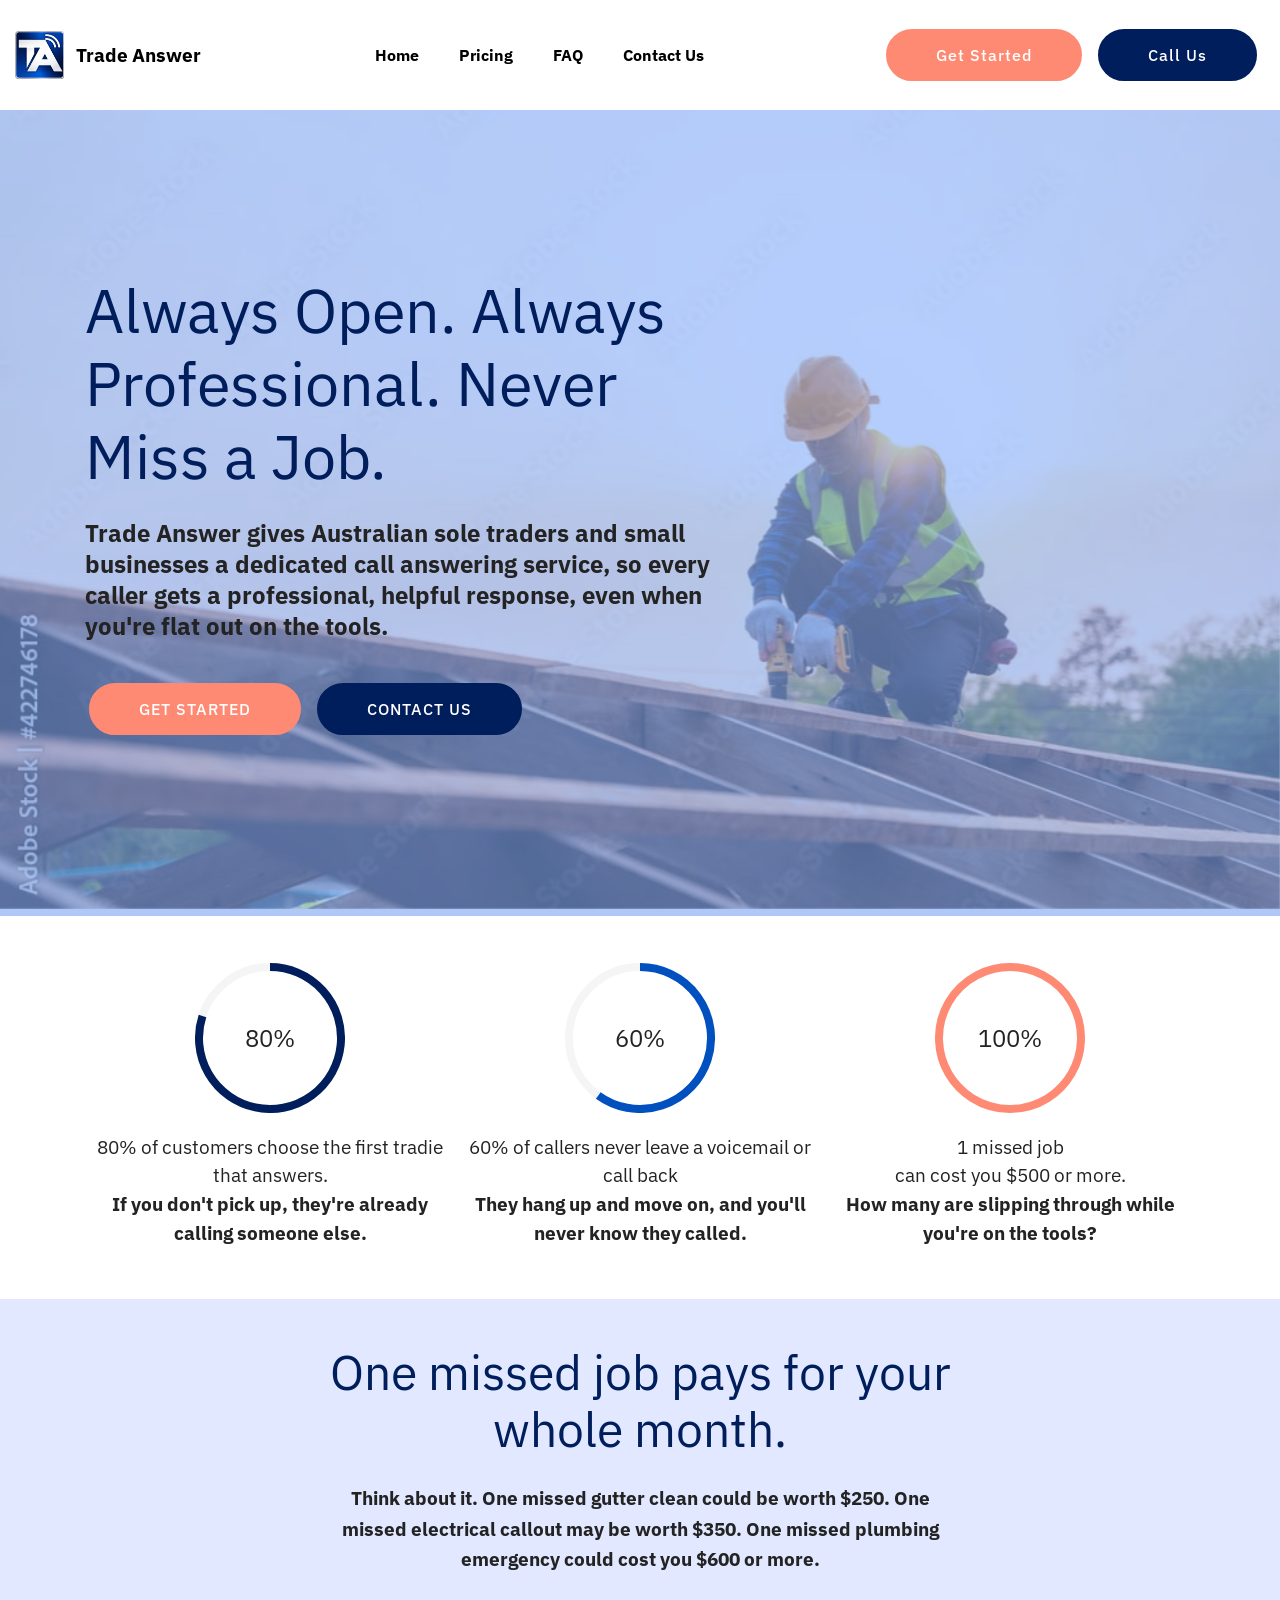
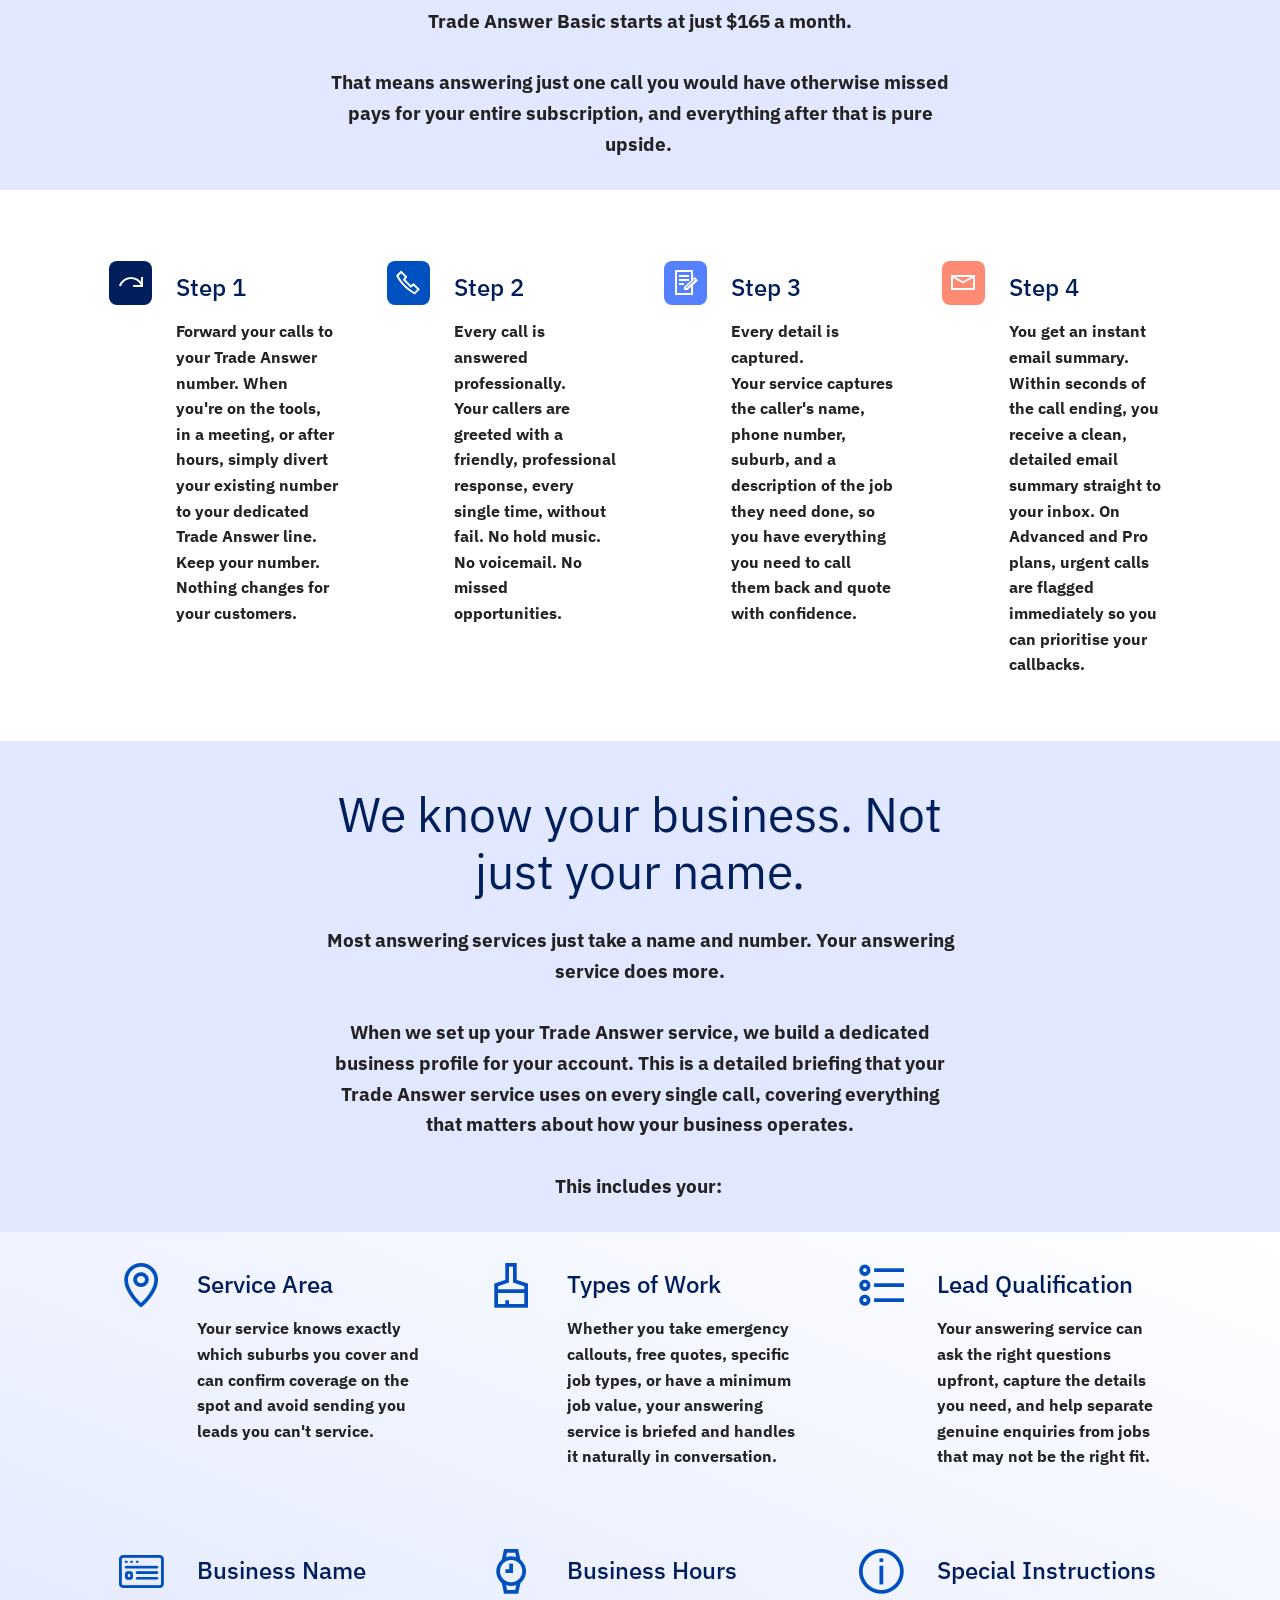
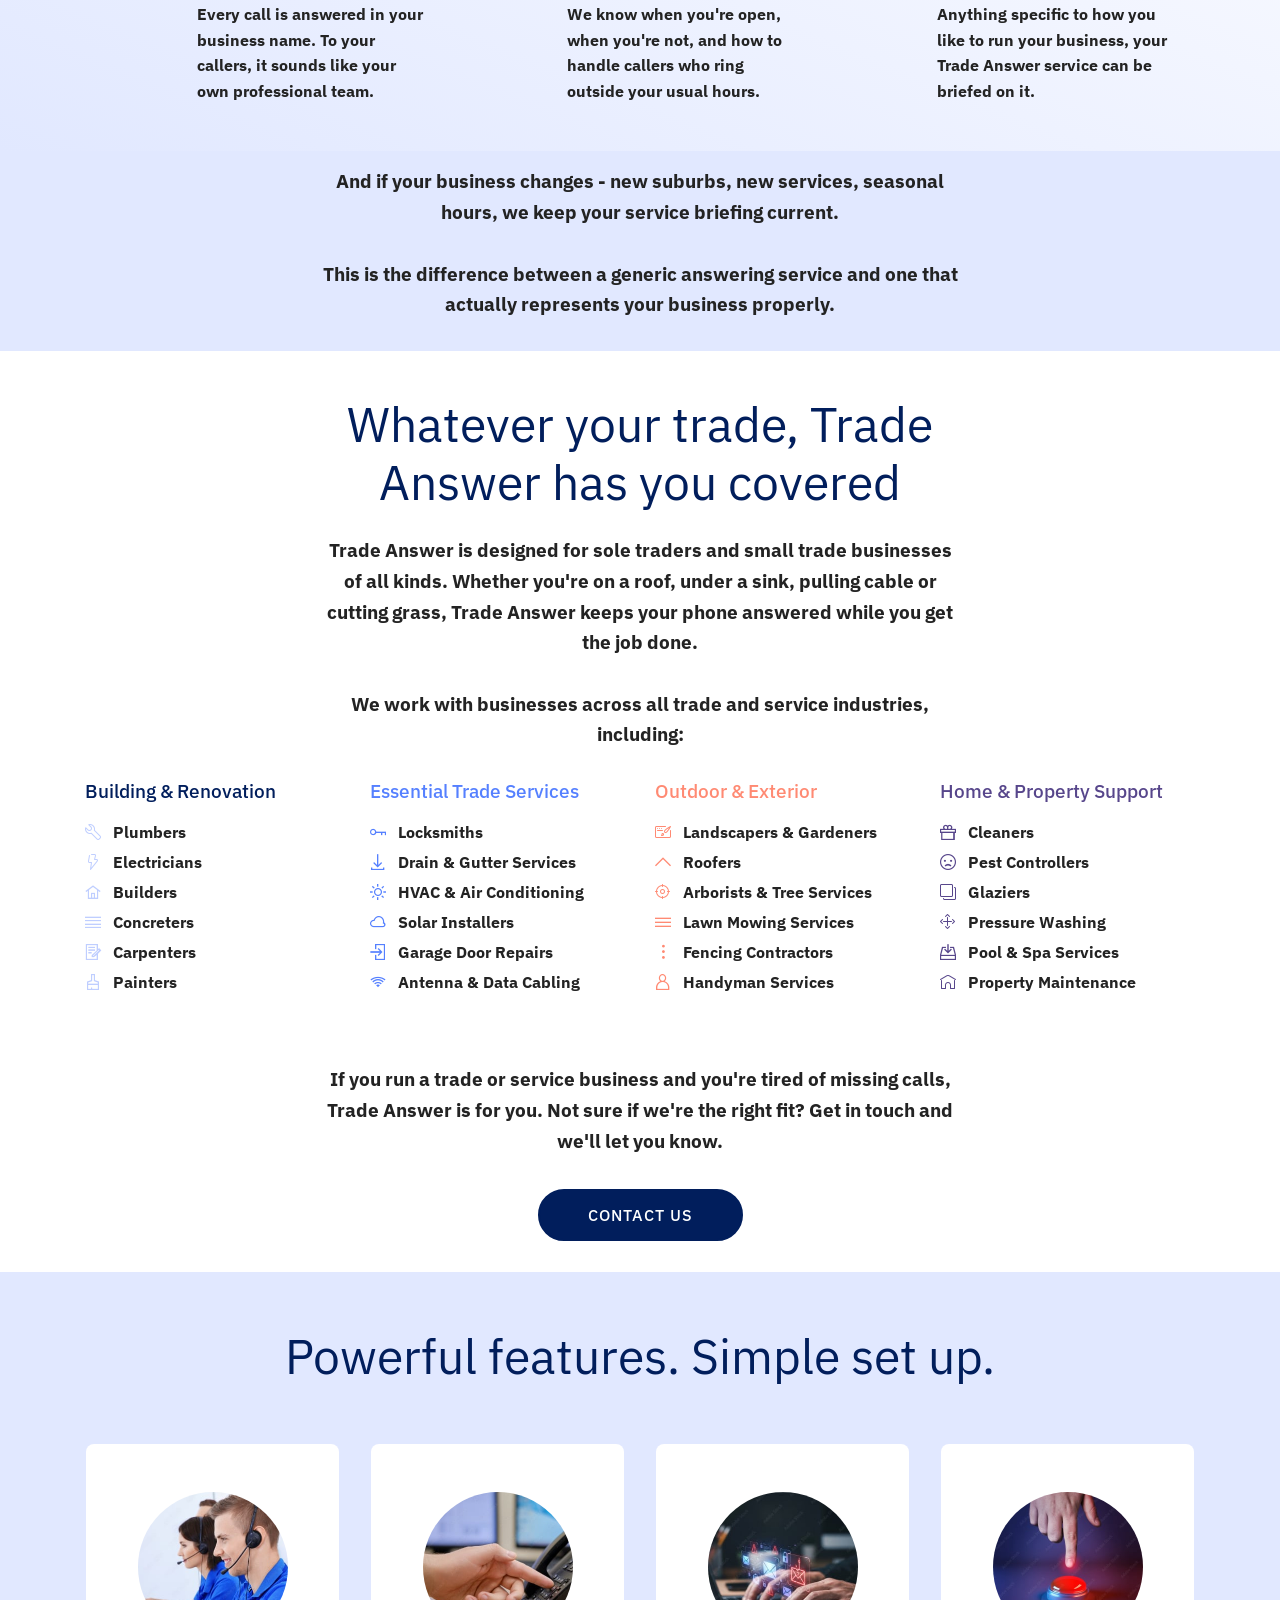
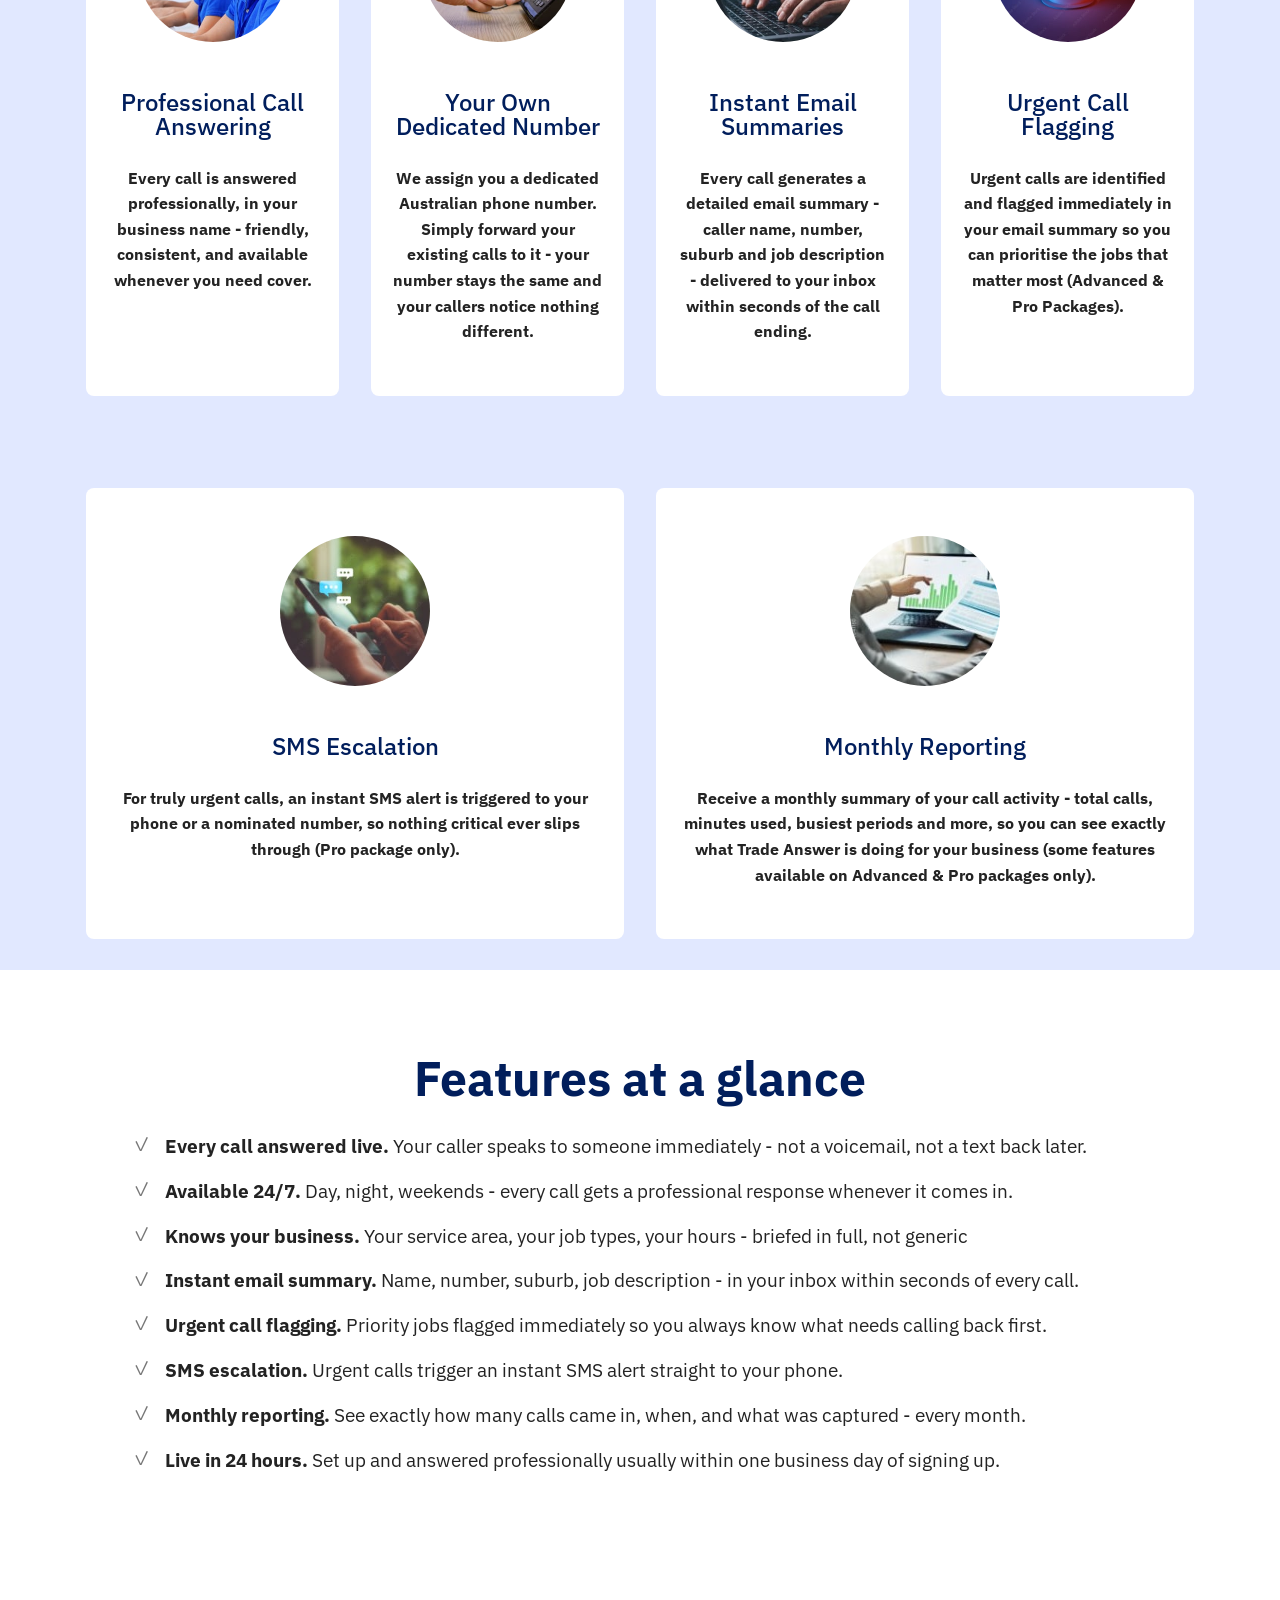
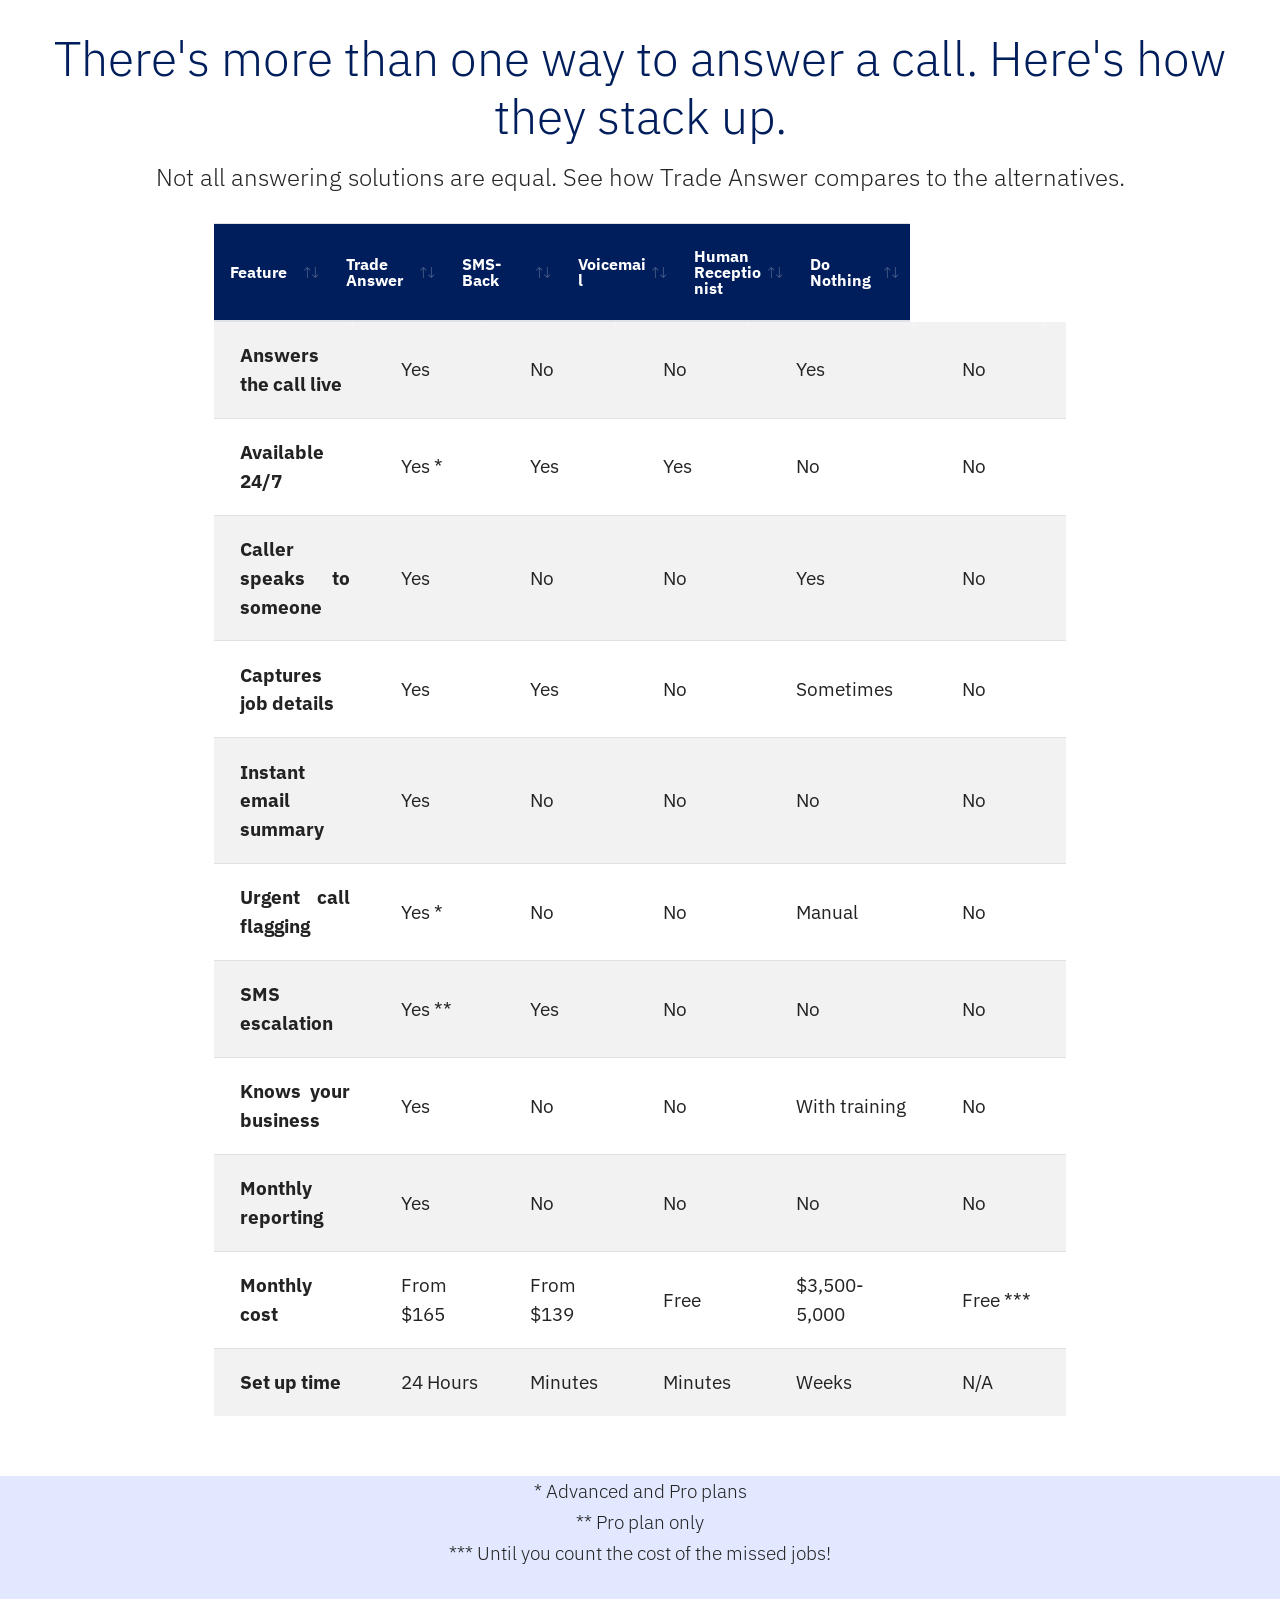
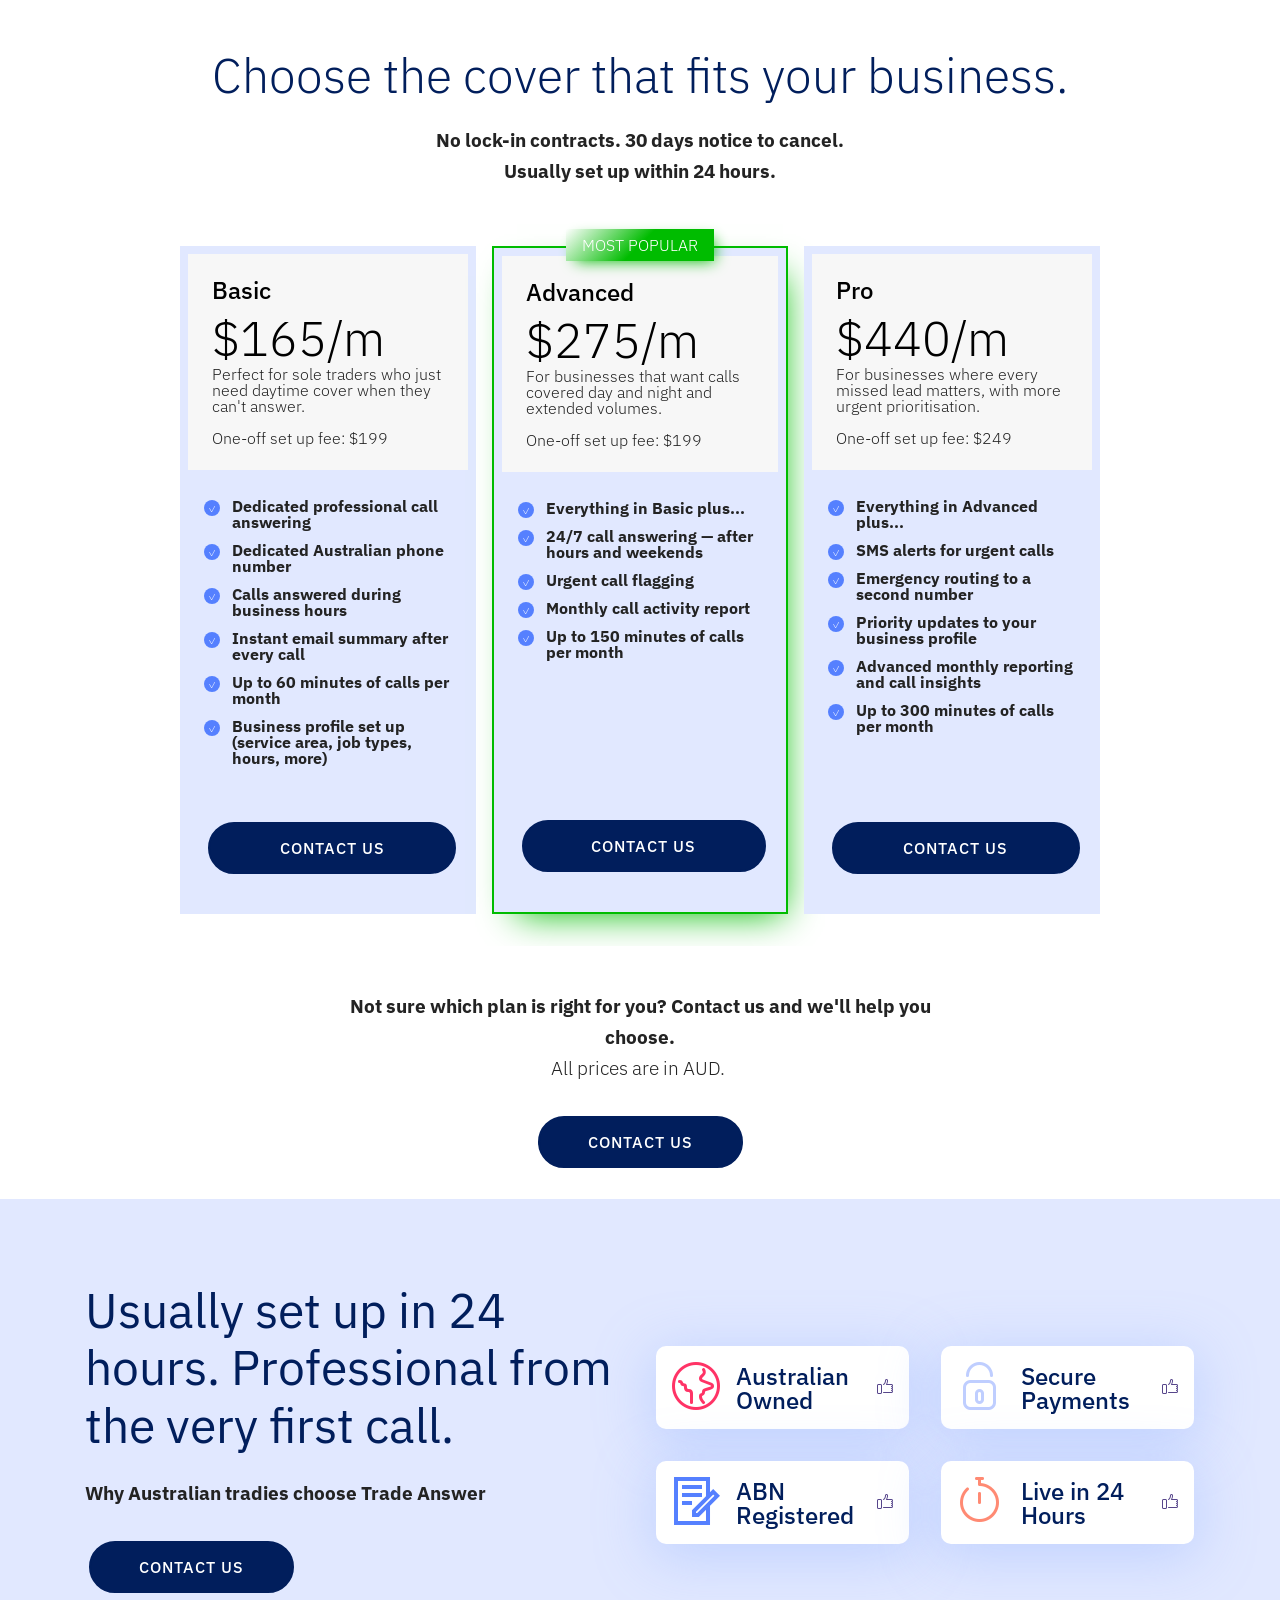
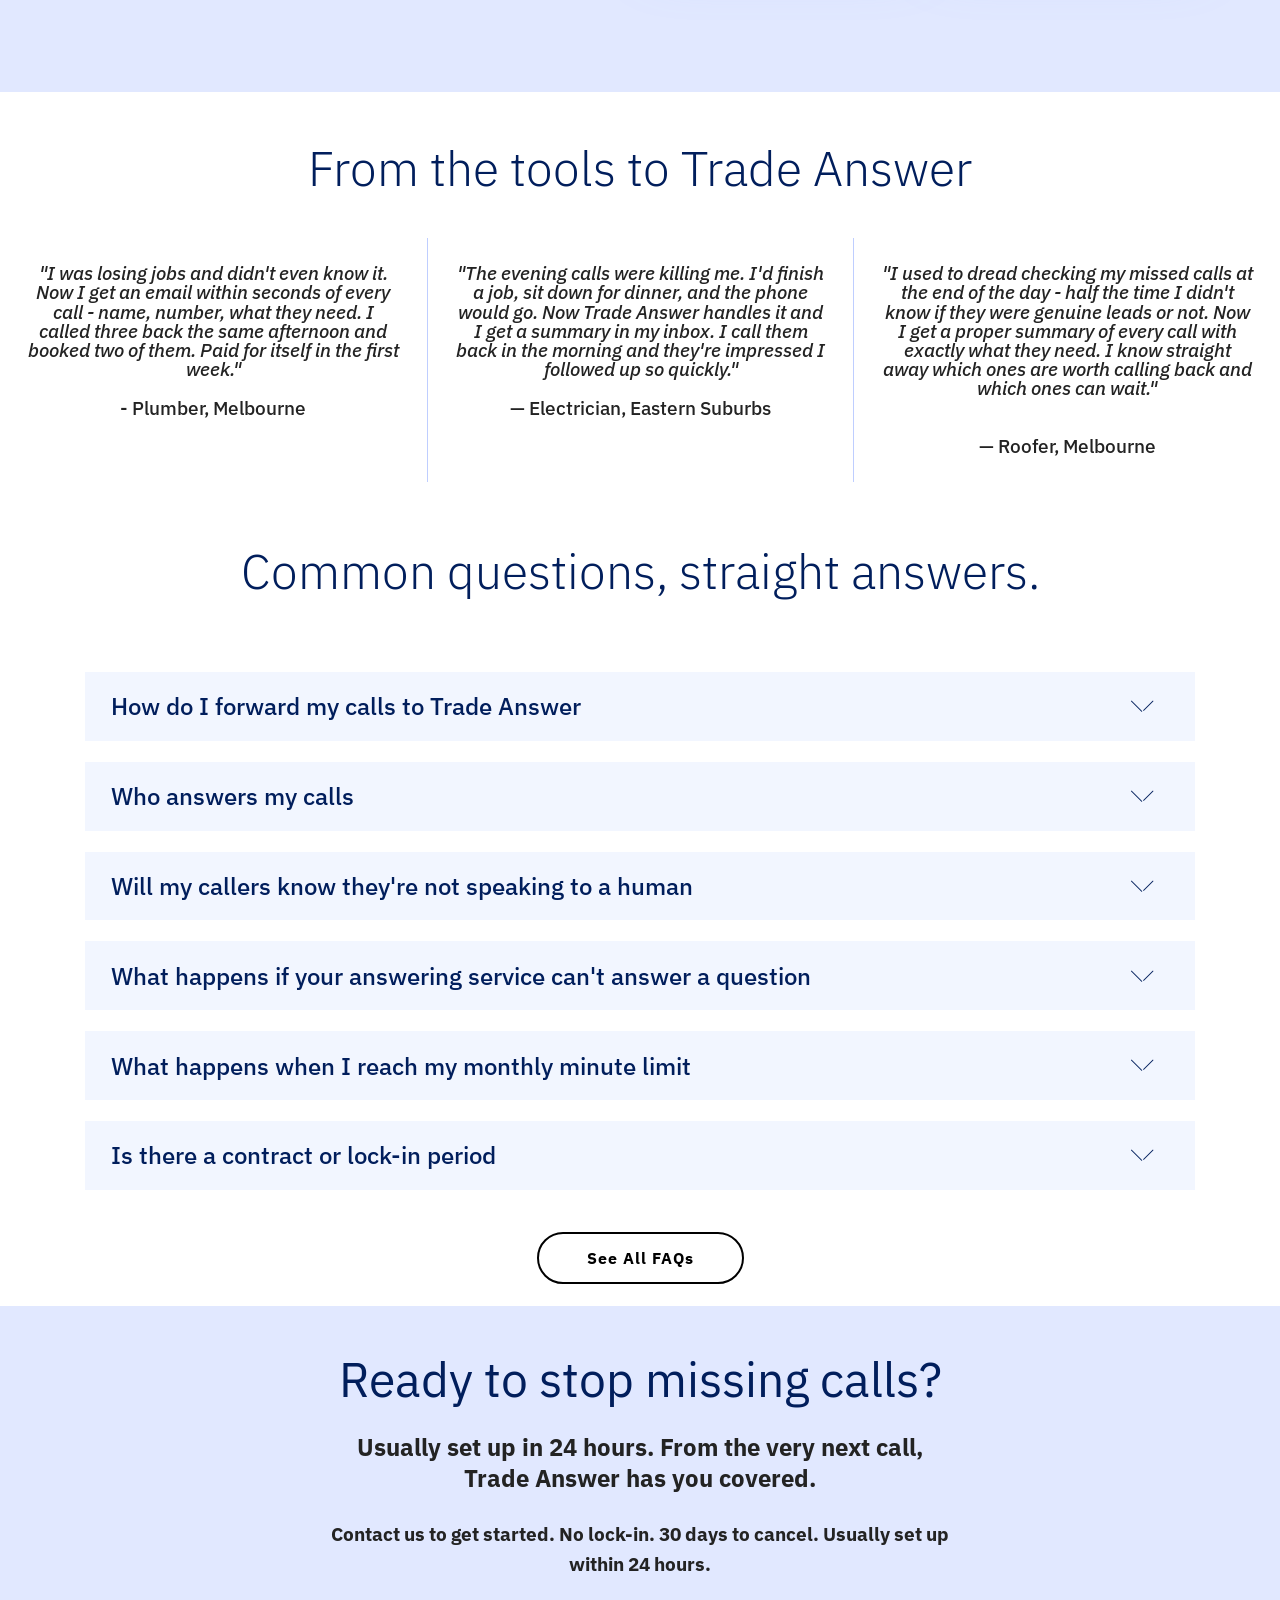
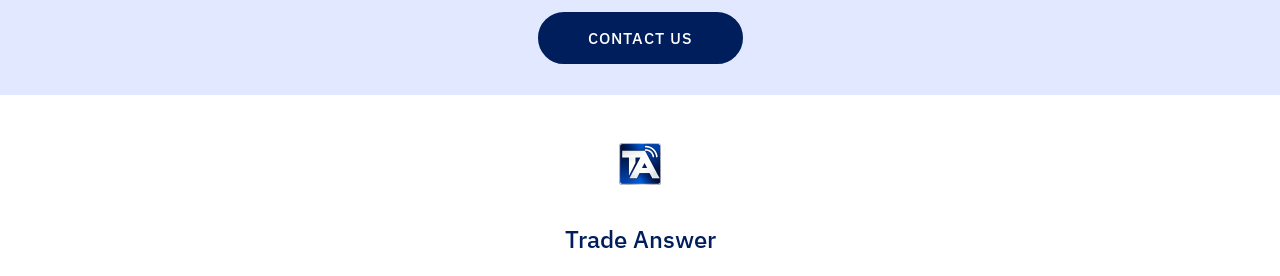
==== commit 7b0f2340: "Add files via upload" ====
--- a/index.html
+++ b/index.html
@@ -25,7 +25,7 @@
   <link rel="stylesheet" href="assets/theme/css/style.css">
   <link rel="preload" href="https://fonts.googleapis.com/css?family=IBM+Plex+Sans:100,200,300,400,500,600,700,100i,200i,300i,400i,500i,600i,700i&display=swap" as="style" onload="this.onload=null;this.rel='stylesheet'">
   <noscript><link rel="stylesheet" href="https://fonts.googleapis.com/css?family=IBM+Plex+Sans:100,200,300,400,500,600,700,100i,200i,300i,400i,500i,600i,700i&display=swap"></noscript>
-  <link rel="preload" as="style" href="assets/mobirise/css/mbr-additional.css?v=y7Mkbv"><link rel="stylesheet" href="assets/mobirise/css/mbr-additional.css?v=y7Mkbv" type="text/css">
+  <link rel="preload" as="style" href="assets/mobirise/css/mbr-additional.css?v=ulNMCH"><link rel="stylesheet" href="assets/mobirise/css/mbr-additional.css?v=ulNMCH" type="text/css">
 
   
   
